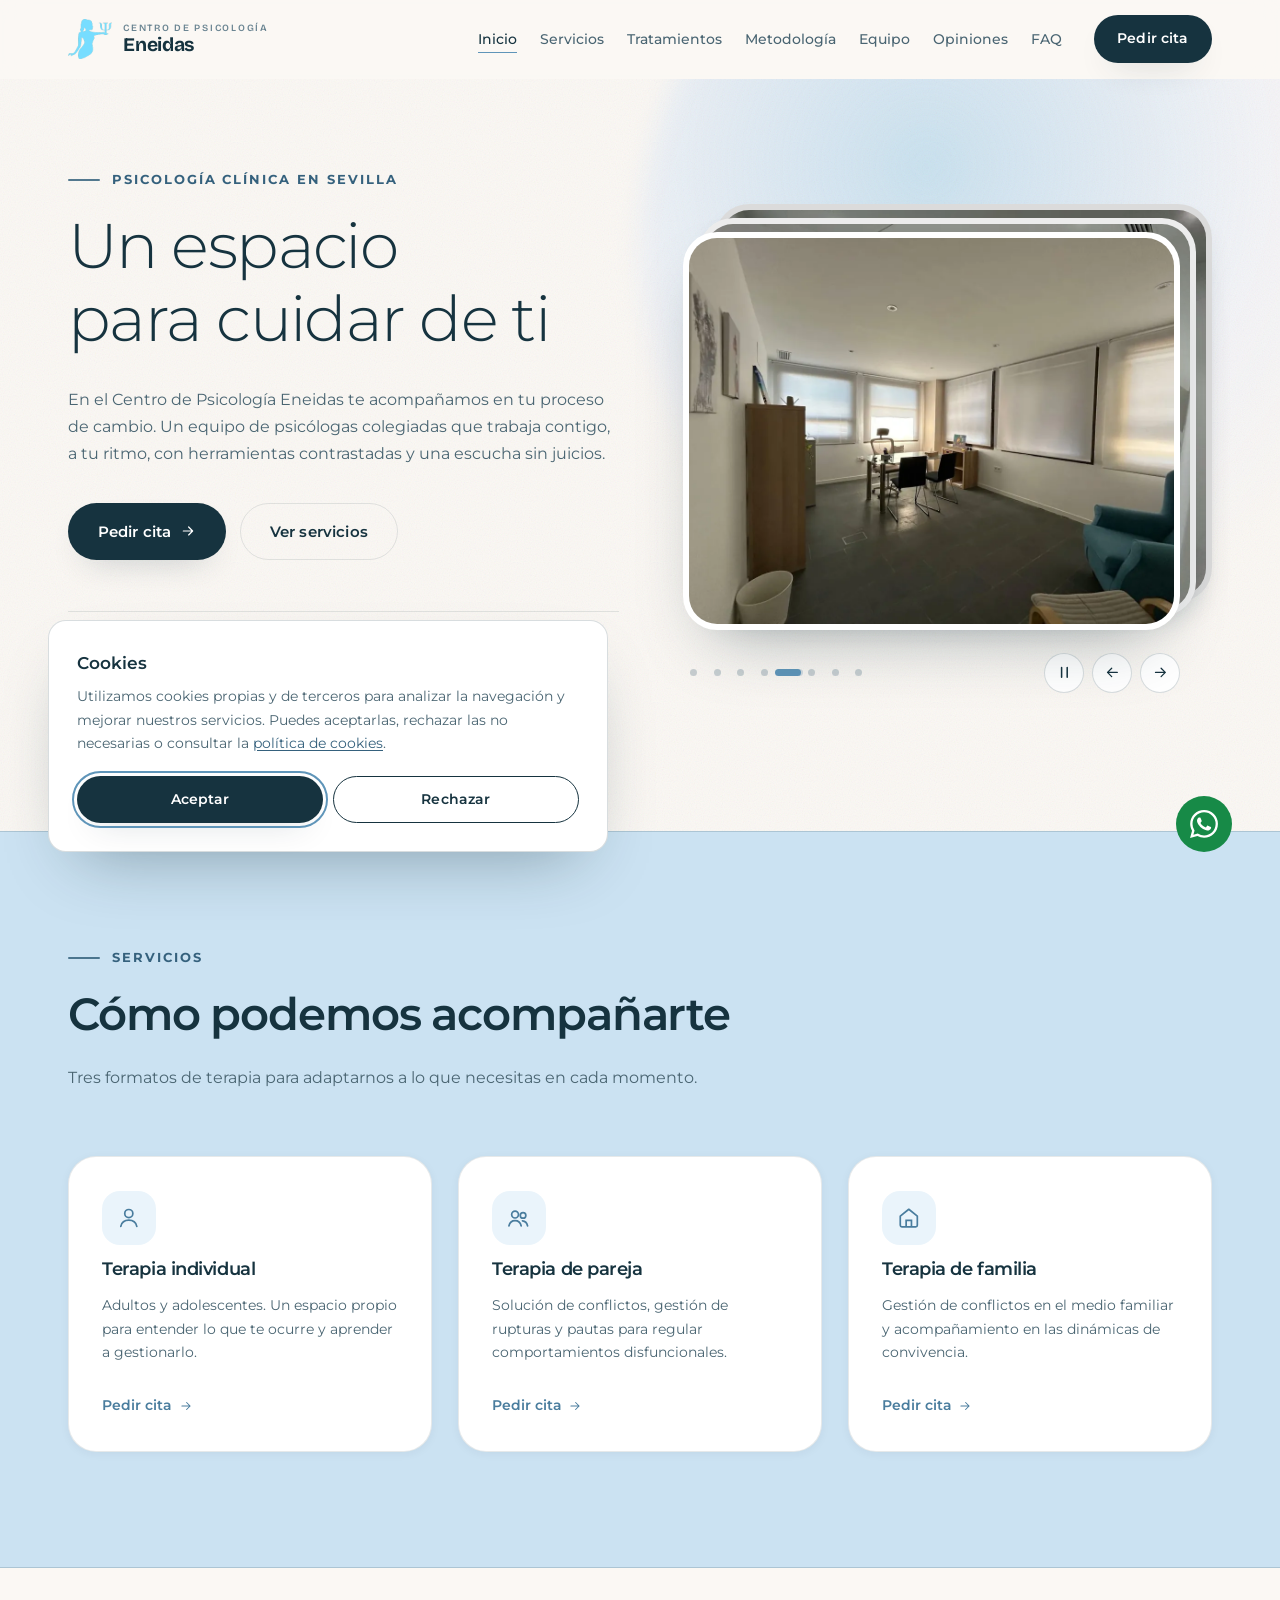
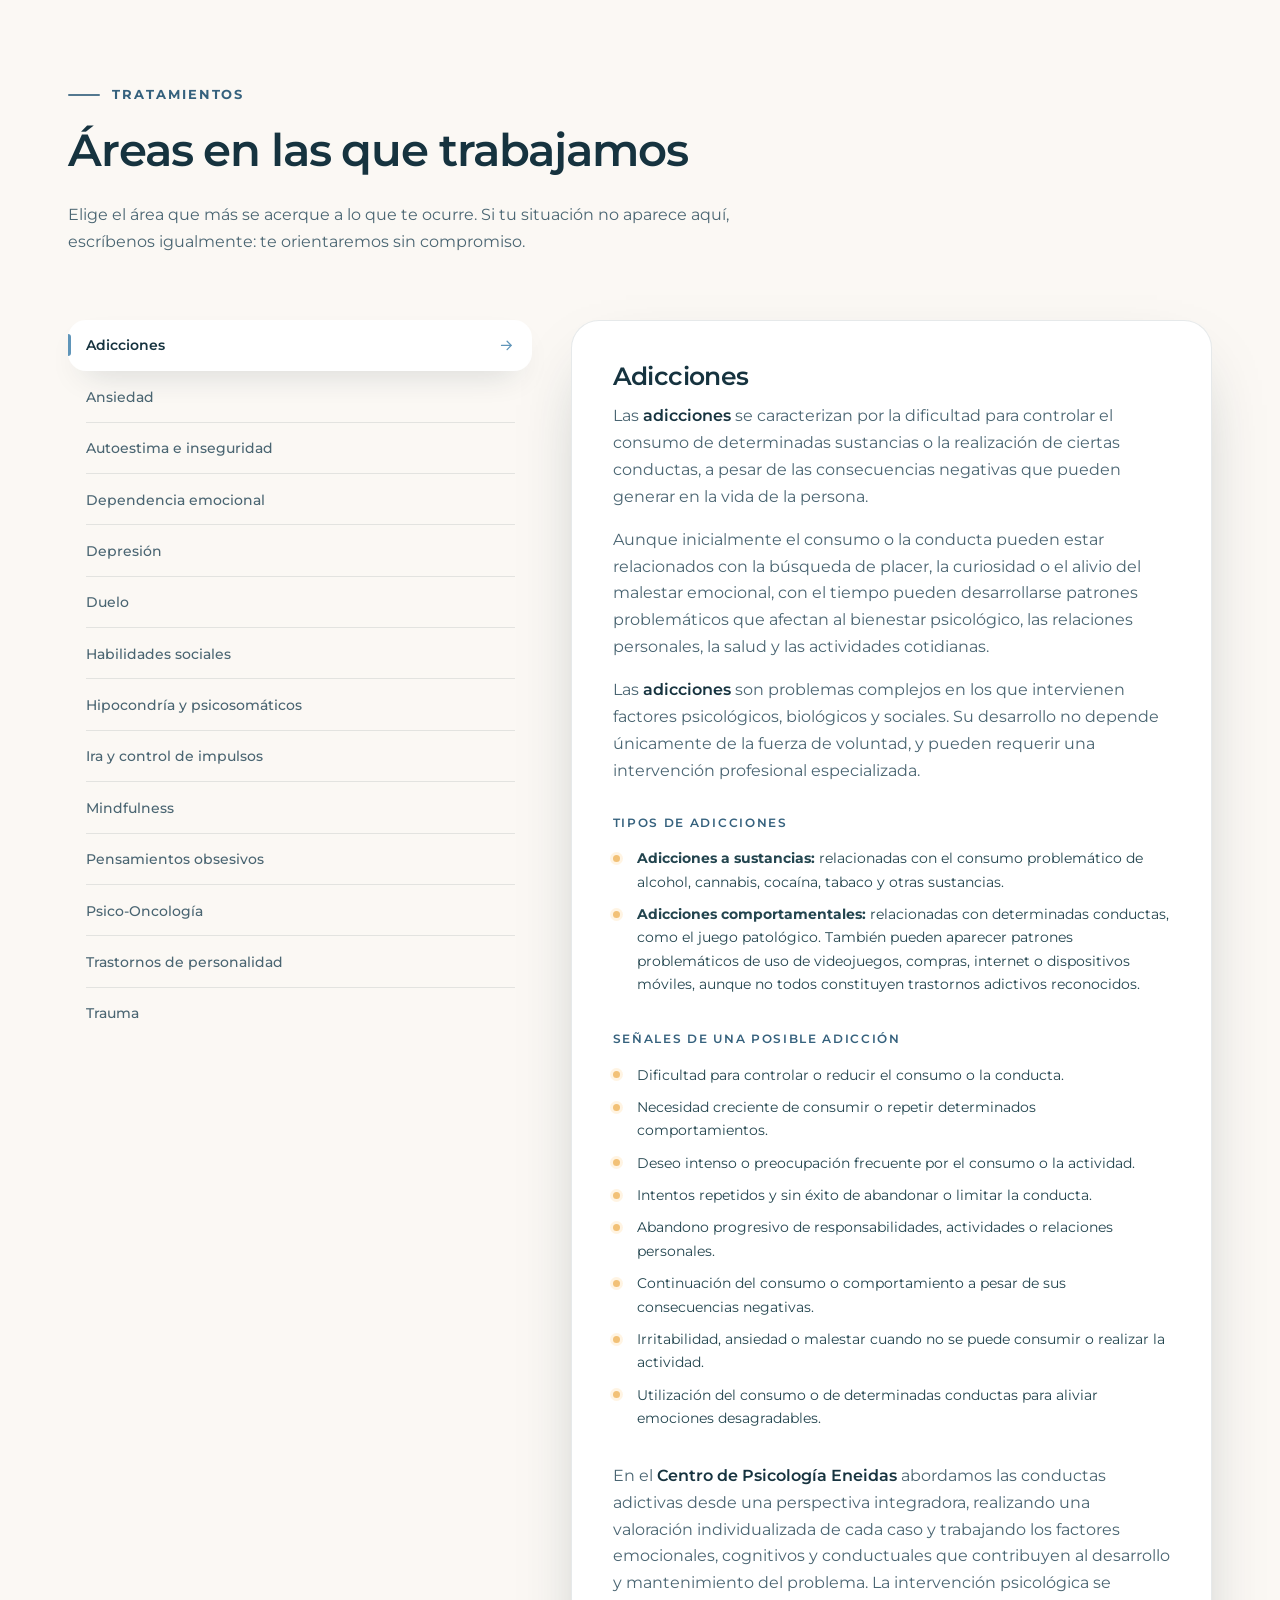
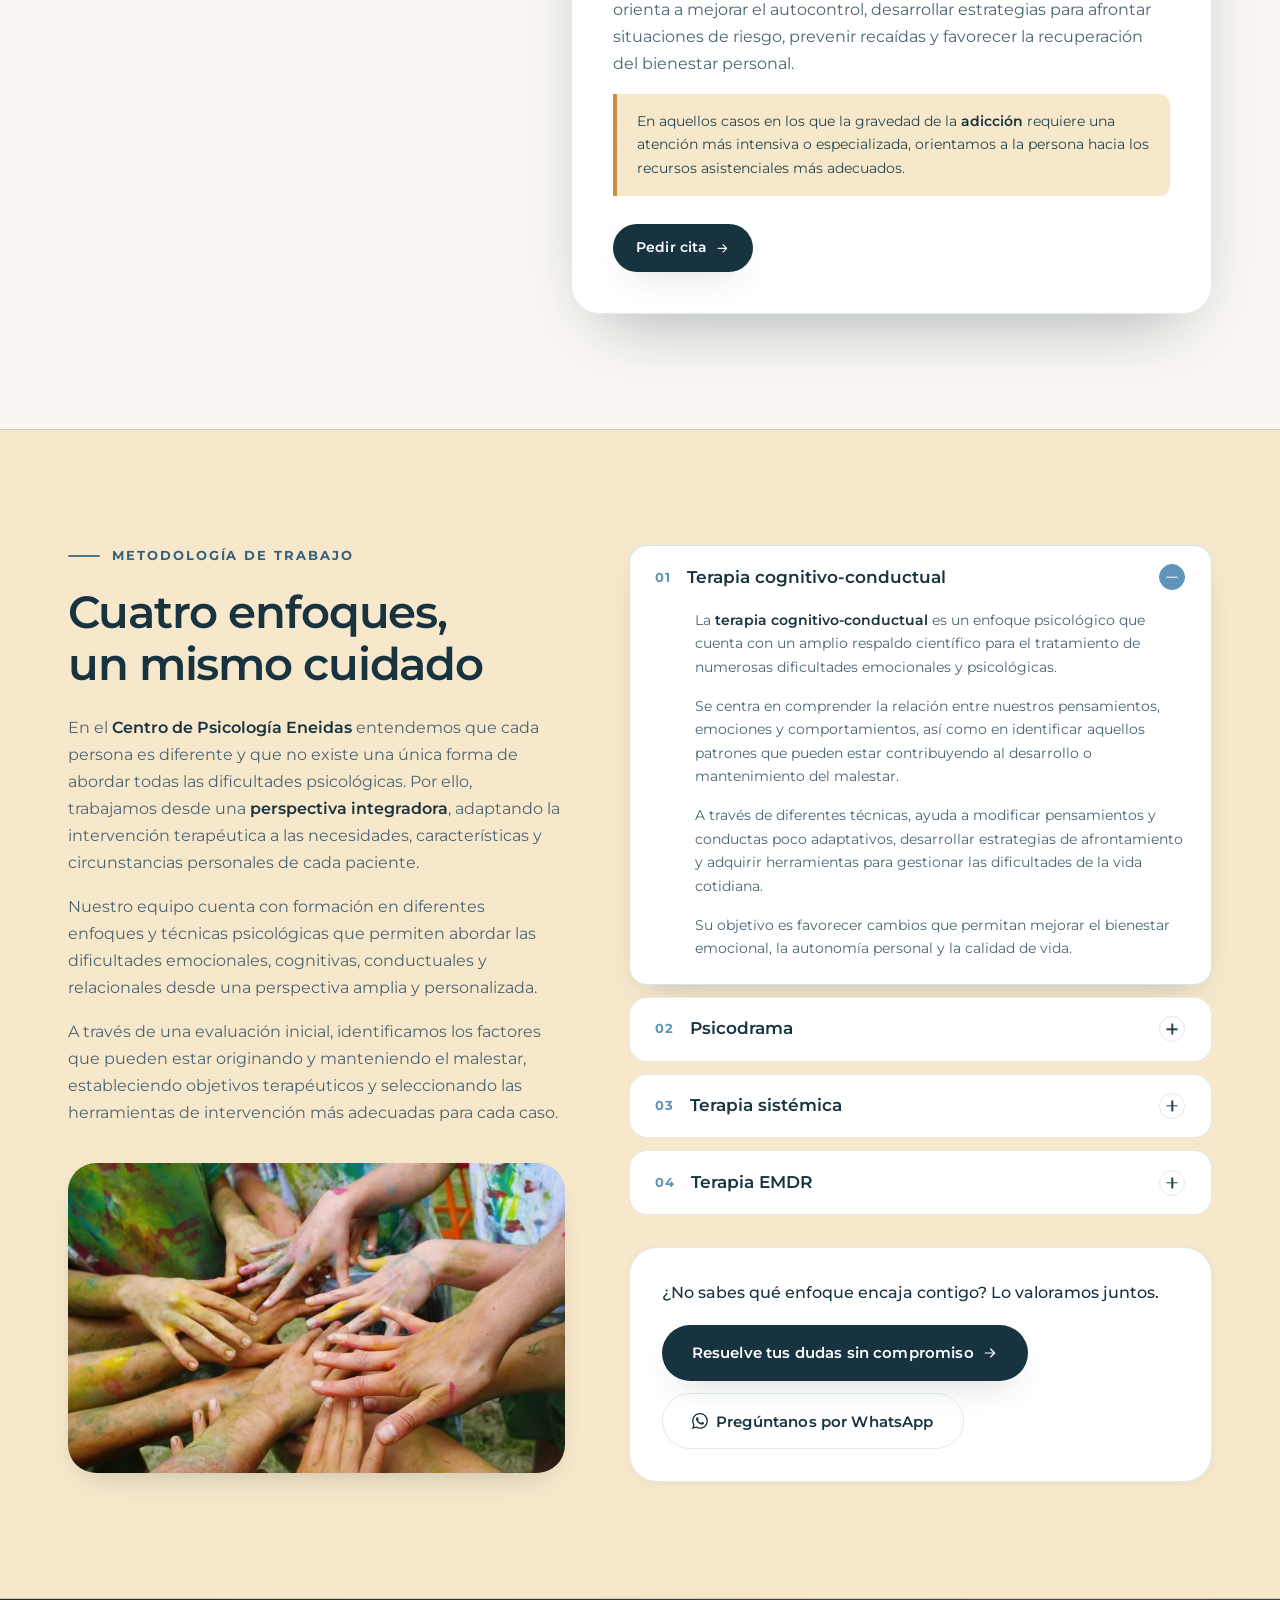
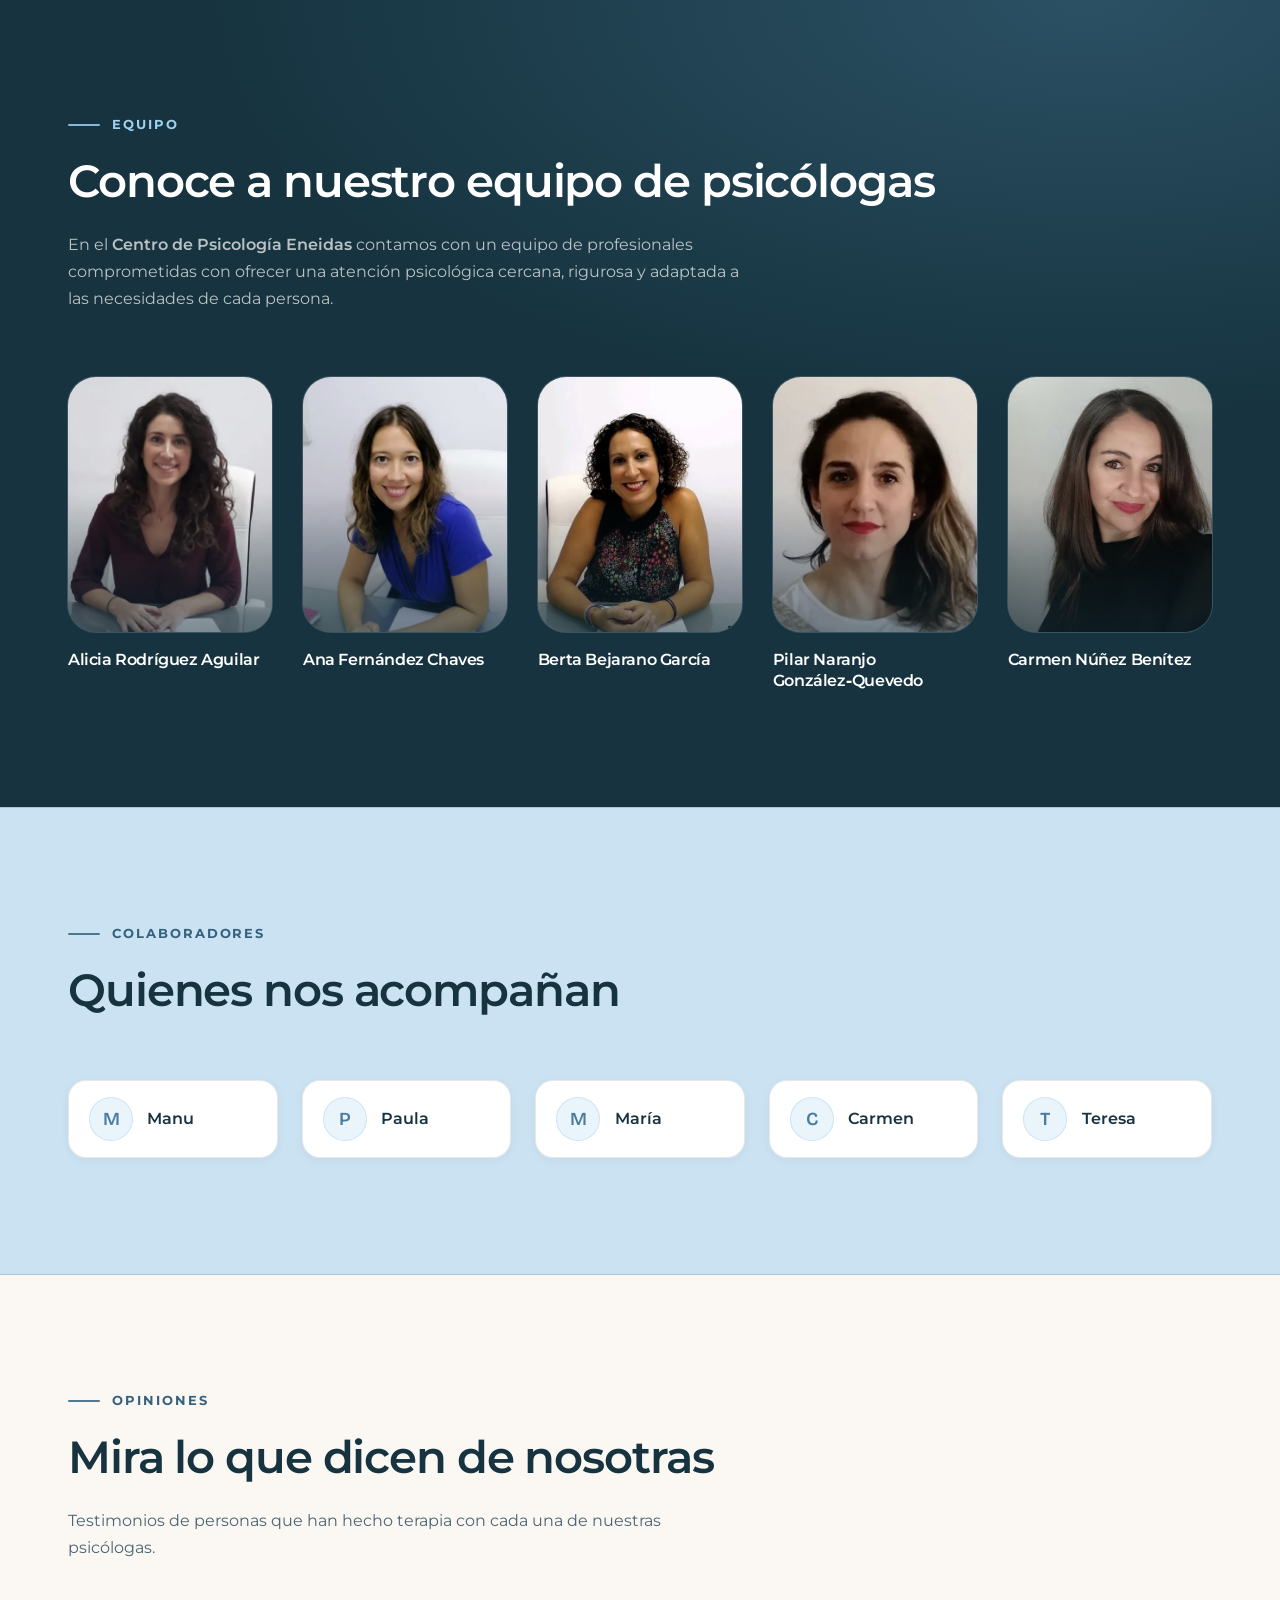
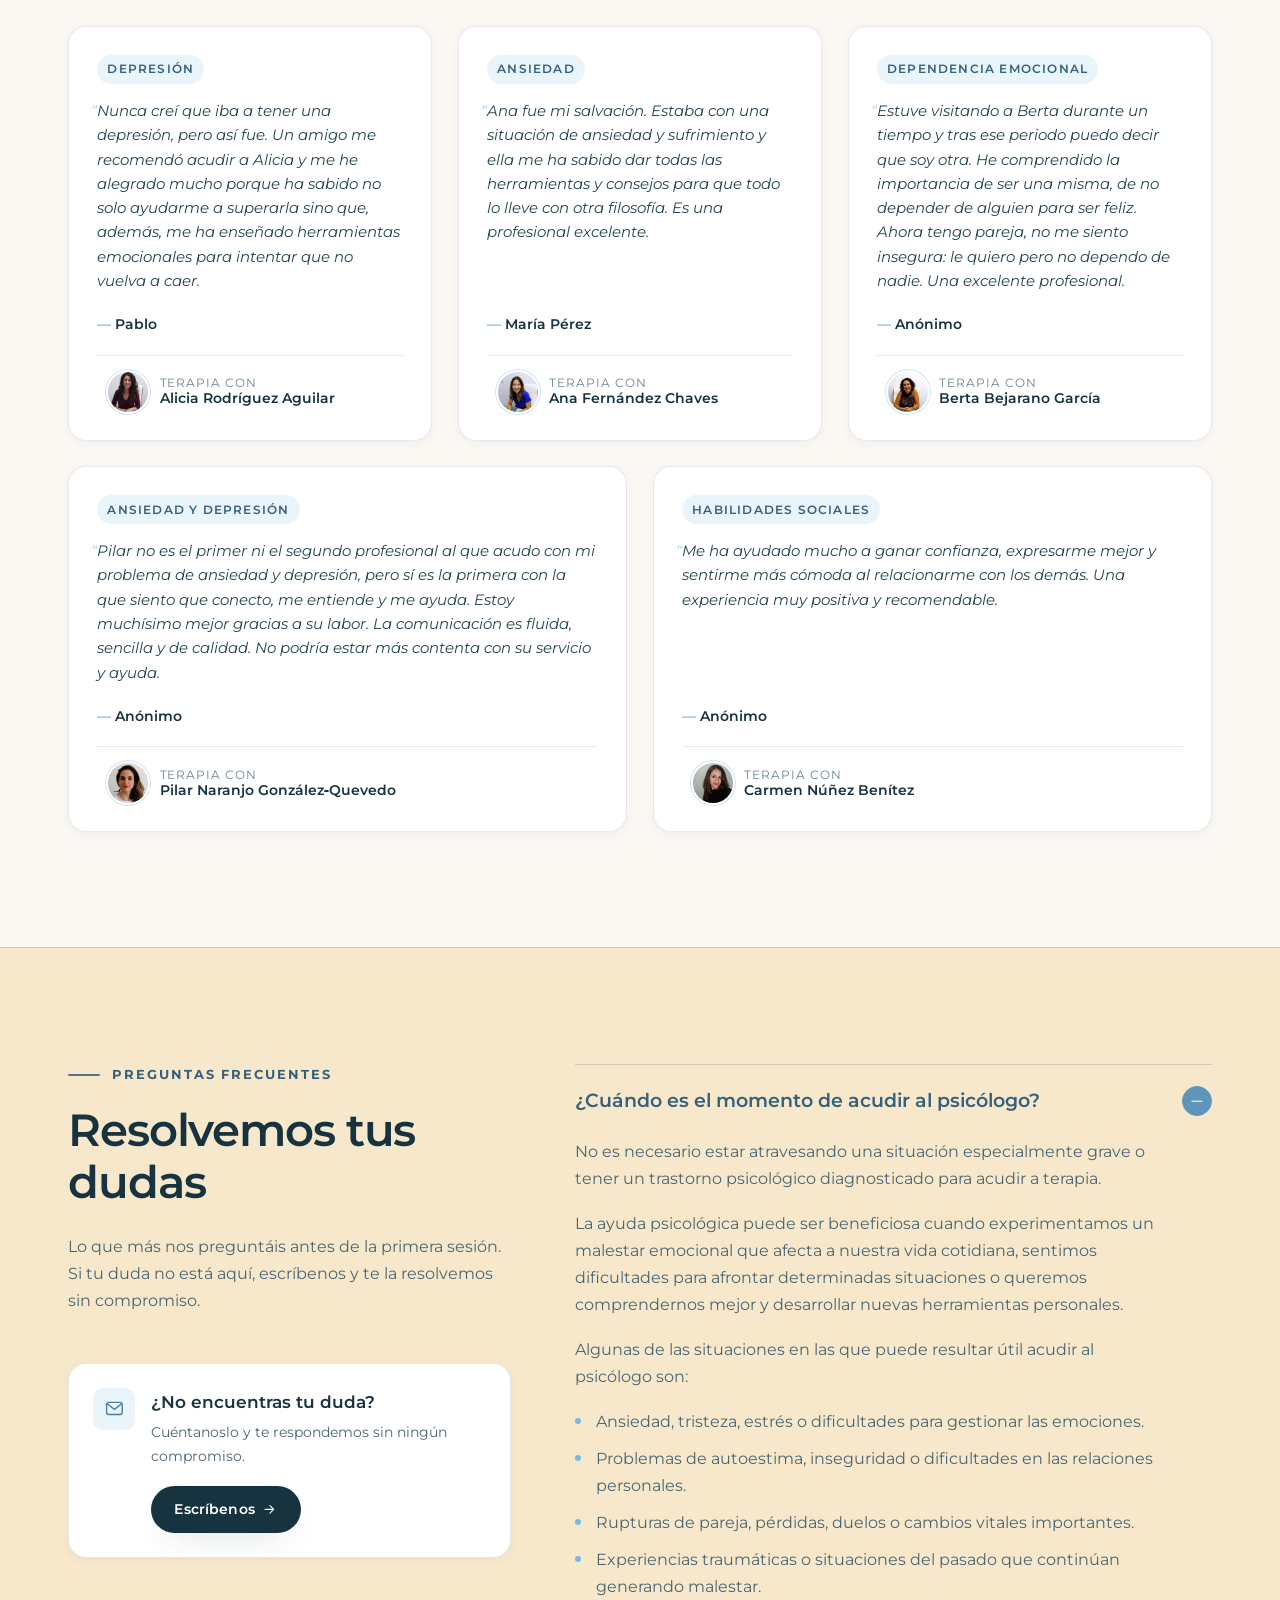
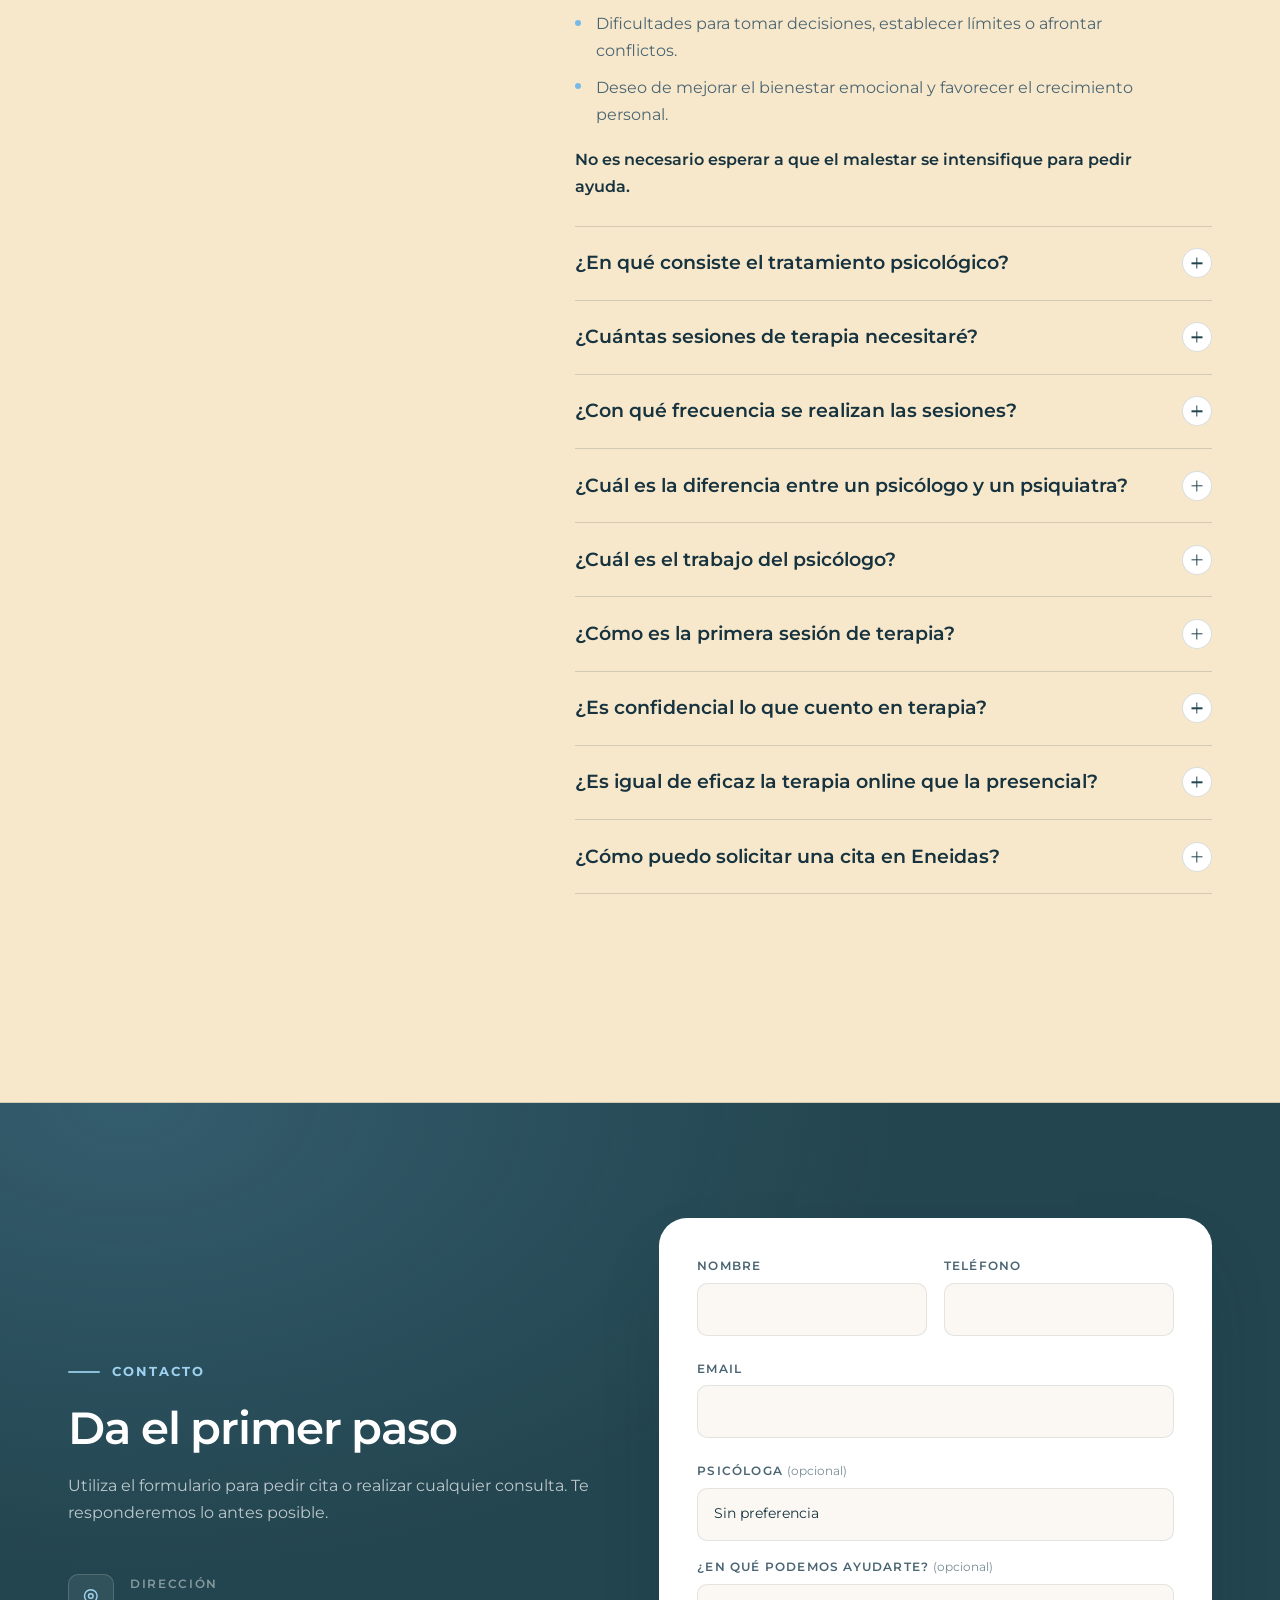
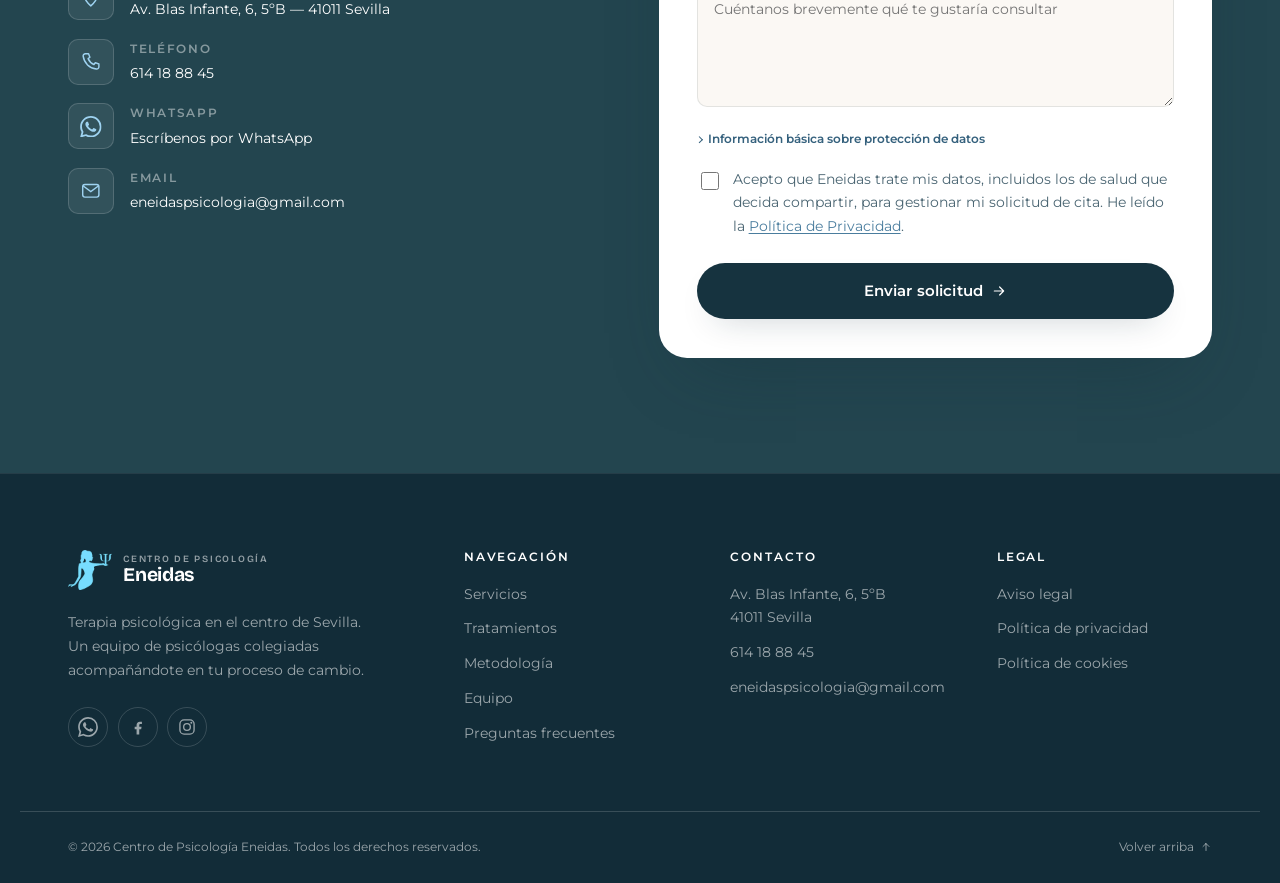
==== index.html @ e73948e2 "Hero: «cuidar» con el mismo estilo que el resto del titular Co-Authored-By: Claude Opus 5.5 <noreply" ====
<!DOCTYPE html>
<html lang="es">
<head>
<meta charset="UTF-8">
<meta name="viewport" content="width=device-width, initial-scale=1">
<title>Centro de Psicología Eneidas</title>
<meta name="description" content="Centro de Psicología Eneidas, en Sevilla. Terapia individual, de pareja y familiar con cinco psicólogas colegiadas. Pide cita sin compromiso.">
<meta name="robots" content="index, follow, max-image-preview:large">
<meta name="theme-color" content="#16333F">
<link rel="canonical" href="https://www.eneidaspsicologia.com/">

<meta property="og:type" content="website">
<meta property="og:site_name" content="Centro de Psicología Eneidas">
<meta property="og:url" content="https://www.eneidaspsicologia.com/">
<meta property="og:title" content="Centro de Psicología Eneidas">
<meta property="og:description" content="Un espacio para cuidar de ti. Terapia individual, de pareja y de familia en el centro de Sevilla.">
<meta property="og:image" content="https://www.eneidaspsicologia.com/assets/img/og-card.jpg">
<meta property="og:image:width" content="1200">
<meta property="og:image:height" content="630">
<meta property="og:image:alt" content="Logotipo y entrada del Centro de Psicología Eneidas en Sevilla">
<meta property="og:locale" content="es_ES">

<meta name="twitter:card" content="summary_large_image">
<meta name="twitter:title" content="Centro de Psicología Eneidas">
<meta name="twitter:description" content="Terapia individual, de pareja y de familia en el centro de Sevilla.">
<meta name="twitter:image" content="https://www.eneidaspsicologia.com/assets/img/og-card.jpg">

<link rel="icon" href="favicon.ico" sizes="any">
<link rel="icon" href="assets/icons/favicon-32.png" sizes="32x32">
<link rel="icon" href="assets/icons/favicon-192.png" sizes="192x192">
<link rel="apple-touch-icon" href="assets/icons/apple-touch-icon.png">

<link rel="preload" as="image" href="assets/img/hero/sala-5.webp" type="image/webp" fetchpriority="high">
<link rel="preload" as="font" type="font/woff2" href="assets/fonts/montserrat-variable.woff2" crossorigin>
<link rel="stylesheet" href="assets/css/style.css">
<script type="application/ld+json">
{
  "@context": "https://schema.org",
  "@graph": [
    {
      "@type": ["MedicalBusiness", "Psychologist"],
      "@id": "https://www.eneidaspsicologia.com/#centro",
      "name": "Centro de Psicología Eneidas",
      "url": "https://www.eneidaspsicologia.com/",
      "image": "https://www.eneidaspsicologia.com/assets/img/hero/centro.jpg",
      "logo": "https://www.eneidaspsicologia.com/assets/img/logo-full.png",
      "telephone": "+34614188845",
      "email": "eneidaspsicologia@gmail.com",
      "availableLanguage": "es",
      "address": {
        "@type": "PostalAddress",
        "streetAddress": "Av. Blas Infante, 6, 5ºB",
        "postalCode": "41011",
        "addressLocality": "Sevilla",
        "addressRegion": "Sevilla",
        "addressCountry": "ES"
      },
      "hasMap": "https://maps.google.com/?q=Av.+Blas+Infante+6,+41011+Sevilla",
      "sameAs": [
        "https://www.facebook.com/people/Centro-de-Psicolog%C3%ADa-Eneidas/100063482472601/",
        "https://www.instagram.com/centrodepsicologiaeneidas/"
      ],
      "areaServed": { "@type": "City", "name": "Sevilla" },
      "knowsAbout": [
        "Ansiedad", "Depresión", "Dependencia emocional", "Autoestima e inseguridad",
        "Duelo", "Ira y dificultades en el control de impulsos",
        "Hipocondría (ansiedad por la salud) y síntomas psicosomáticos", "Pensamientos obsesivos",
        "Habilidades sociales y dificultades en las relaciones personales", "Adicciones", "Trastornos de personalidad",
        "Mindfulness (atención plena)", "Psico-Oncología", "Trauma psicológico y terapia EMDR"
      ],
      "availableService": [
        { "@type": "MedicalTherapy", "name": "Terapia individual", "description": "Adultos y adolescentes." },
        { "@type": "MedicalTherapy", "name": "Terapia de pareja", "description": "Solución de conflictos, gestión de rupturas y pautas para regular comportamientos disfuncionales." },
        { "@type": "MedicalTherapy", "name": "Terapia de familia", "description": "Gestión de conflictos en el medio familiar." }
      ],
      "employee": [
        { "@type": "Person", "@id": "https://www.eneidaspsicologia.com/equipo/alicia-rodriguez-aguilar.html#persona", "name": "Alicia Rodríguez Aguilar", "jobTitle": "Psicóloga Sanitaria", "identifier": "AN09190", "url": "https://www.eneidaspsicologia.com/equipo/alicia-rodriguez-aguilar.html" },
        { "@type": "Person", "@id": "https://www.eneidaspsicologia.com/equipo/ana-fernandez-chaves.html#persona", "name": "Ana Fernández Chaves", "jobTitle": "Psicóloga Sanitaria", "identifier": "AN07176", "url": "https://www.eneidaspsicologia.com/equipo/ana-fernandez-chaves.html" },
        { "@type": "Person", "@id": "https://www.eneidaspsicologia.com/equipo/berta-bejarano-garcia.html#persona", "name": "Berta Bejarano García", "jobTitle": "Psicóloga Sanitaria", "identifier": "AN06100", "url": "https://www.eneidaspsicologia.com/equipo/berta-bejarano-garcia.html" },
        { "@type": "Person", "@id": "https://www.eneidaspsicologia.com/equipo/pilar-naranjo-gonzalez-quevedo.html#persona", "name": "Pilar Naranjo González-Quevedo", "jobTitle": "Psicóloga Sanitaria", "identifier": "AN07736", "url": "https://www.eneidaspsicologia.com/equipo/pilar-naranjo-gonzalez-quevedo.html" },
        { "@type": "Person", "@id": "https://www.eneidaspsicologia.com/equipo/carmen-nunez-benitez.html#persona", "name": "Carmen Núñez Benítez", "jobTitle": "Psicóloga Sanitaria", "identifier": "AN10799", "url": "https://www.eneidaspsicologia.com/equipo/carmen-nunez-benitez.html" }
      ]
    },
    {
      "@type": "FAQPage",
      "@id": "https://www.eneidaspsicologia.com/#faq",
      "mainEntity": [
        {
          "@type": "Question",
          "name": "¿Cuándo es el momento de acudir al psicólogo?",
          "acceptedAnswer": { "@type": "Answer", "text": "No es necesario estar atravesando una situación especialmente grave o tener un trastorno psicológico diagnosticado para acudir a terapia. La ayuda psicológica puede ser beneficiosa cuando experimentamos un malestar emocional que afecta a nuestra vida cotidiana, sentimos dificultades para afrontar determinadas situaciones o queremos comprendernos mejor y desarrollar nuevas herramientas personales. Algunas de las situaciones en las que puede resultar útil acudir al psicólogo son: Ansiedad, tristeza, estrés o dificultades para gestionar las emociones. Problemas de autoestima, inseguridad o dificultades en las relaciones personales. Rupturas de pareja, pérdidas, duelos o cambios vitales importantes. Experiencias traumáticas o situaciones del pasado que continúan generando malestar. Dificultades para tomar decisiones, establecer límites o afrontar conflictos. Deseo de mejorar el bienestar emocional y favorecer el crecimiento personal. No es necesario esperar a que el malestar se intensifique para pedir ayuda." }
        },
        {
          "@type": "Question",
          "name": "¿En qué consiste el tratamiento psicológico?",
          "acceptedAnswer": { "@type": "Answer", "text": "El tratamiento psicológico es un proceso individualizado que se adapta a las necesidades, características y objetivos de cada persona. Generalmente, se desarrolla en diferentes fases: Evaluación inicial: durante las primeras sesiones se recoge información sobre las dificultades que motivan la consulta, la historia personal y las circunstancias actuales, con el objetivo de comprender el problema y establecer un plan de intervención. Intervención psicológica: se trabajan los factores que están originando o manteniendo el malestar, utilizando estrategias y herramientas terapéuticas adaptadas a cada caso. En ocasiones, se proponen actividades para realizar entre sesiones que ayudan a trasladar lo aprendido a la vida cotidiana. Seguimiento y finalización: conforme se alcanzan los objetivos terapéuticos y se consolidan los cambios, las sesiones pueden espaciarse progresivamente hasta finalizar el proceso. Cuando resulta necesario, pueden programarse sesiones de seguimiento. La terapia es un trabajo conjunto entre el profesional y la persona que consulta, en el que se establecen objetivos y se revisa periódicamente la evolución." }
        },
        {
          "@type": "Question",
          "name": "¿Cuántas sesiones de terapia necesitaré?",
          "acceptedAnswer": { "@type": "Answer", "text": "No existe un número determinado de sesiones que sea adecuado para todas las personas. La duración del tratamiento depende de diferentes factores, como las dificultades que motivan la consulta, su intensidad, el tiempo que llevan presentes, las circunstancias personales y los objetivos terapéuticos. Algunas dificultades pueden abordarse mediante intervenciones relativamente breves, mientras que otras requieren un proceso más prolongado. Durante la evaluación inicial, el profesional podrá ofrecer una orientación sobre el tratamiento y revisar su evolución a lo largo de las sesiones." }
        },
        {
          "@type": "Question",
          "name": "¿Con qué frecuencia se realizan las sesiones?",
          "acceptedAnswer": { "@type": "Answer", "text": "Habitualmente, al inicio del tratamiento las sesiones se realizan con una frecuencia semanal o quincenal, dependiendo de las necesidades de cada persona y de las características del problema. A medida que se producen avances y se consolidan los objetivos terapéuticos, las sesiones pueden espaciarse progresivamente. La frecuencia se establece de manera individualizada y puede modificarse a lo largo del proceso." }
        },
        {
          "@type": "Question",
          "name": "¿Cuál es la diferencia entre un psicólogo y un psiquiatra?",
          "acceptedAnswer": { "@type": "Answer", "text": "El psicólogo sanitario es un profesional especializado en la evaluación e intervención psicológica, que utiliza técnicas y estrategias terapéuticas para abordar dificultades emocionales, cognitivas, conductuales y relacionales. El psiquiatra es un médico especializado en salud mental que puede realizar diagnósticos, valorar la necesidad de tratamiento farmacológico y prescribir medicación cuando está indicada. Ambos profesionales pueden intervenir en el tratamiento de los problemas de salud mental y, en determinadas situaciones, trabajar de manera coordinada para ofrecer una atención más completa." }
        },
        {
          "@type": "Question",
          "name": "¿Cuál es el trabajo del psicólogo?",
          "acceptedAnswer": { "@type": "Answer", "text": "El trabajo del psicólogo consiste en ayudar a las personas a comprender las dificultades que están experimentando, identificar los factores que contribuyen a su malestar y desarrollar herramientas para afrontarlas de una manera más saludable. La intervención psicológica no consiste simplemente en dar consejos o decirle a la persona qué debe hacer, sino en acompañarla durante un proceso de comprensión, aprendizaje y cambio. La relación terapéutica se basa en la confianza, la colaboración y el respeto, adaptando el trabajo a las necesidades y circunstancias de cada paciente." }
        },
        {
          "@type": "Question",
          "name": "¿Cómo es la primera sesión de terapia?",
          "acceptedAnswer": { "@type": "Answer", "text": "La primera sesión es un espacio para conocer a la persona, escuchar qué le ha llevado a solicitar ayuda y comenzar a comprender las dificultades que está atravesando. Durante este primer encuentro, el psicólogo recogerá información sobre el motivo de consulta, las circunstancias personales y las expectativas respecto al tratamiento. También es una oportunidad para resolver dudas y conocer cómo se desarrollará el proceso terapéutico. No es necesario preparar nada especial ni saber exactamente cómo explicar lo que ocurre. El profesional ayudará a orientar la conversación." }
        },
        {
          "@type": "Question",
          "name": "¿Es confidencial lo que cuento en terapia?",
          "acceptedAnswer": { "@type": "Answer", "text": "Sí. La confidencialidad es uno de los principios fundamentales de la atención psicológica. La información compartida durante las sesiones está protegida por el secreto profesional y por la normativa vigente en materia de protección de datos. Existen determinadas excepciones legales y situaciones de riesgo grave en las que puede ser necesario comunicar información, siempre dentro de los límites establecidos por la legislación y la ética profesional." }
        },
        {
          "@type": "Question",
          "name": "¿Es igual de eficaz la terapia online que la presencial?",
          "acceptedAnswer": { "@type": "Answer", "text": "La terapia psicológica online puede ser tan eficaz como la presencial para numerosas dificultades psicológicas, siempre que se utilicen intervenciones adecuadas y que esta modalidad resulte apropiada para las necesidades de la persona. Ambas modalidades permiten desarrollar un proceso terapéutico basado en la confianza, la comunicación y el trabajo conjunto. La elección dependerá de las preferencias personales, las circunstancias y las características del problema que se desea abordar." }
        },
        {
          "@type": "Question",
          "name": "¿Cómo puedo solicitar una cita en Eneidas?",
          "acceptedAnswer": { "@type": "Answer", "text": "Puedes contactar con el Centro de Psicología Eneidas a través de nuestros canales de contacto para solicitar información o concertar una primera cita. Nuestro equipo te orientará sobre las modalidades de atención disponibles y los profesionales que pueden ayudarte en función de tus necesidades." }
        }
      ]
    }
  ]
}
</script>
</head>
<body data-root=".">
<a class="skip-link" href="#main">Saltar al contenido</a>

<!-- ===================== HEADER ===================== -->
<header class="header" id="header">
  <div class="wrap header__inner">
    <a class="brand" href="#inicio" aria-label="Centro de Psicología Eneidas, inicio">
      <span class="brand__mark" aria-hidden="true"><img src="assets/img/logo-mark.png" alt="" width="44" height="40"></span>
      <span class="brand__text"><em>Centro de Psicología</em><strong>Eneidas</strong></span>
    </a>
    <nav class="nav" id="nav" aria-label="Navegación principal">
      <ul class="nav__list">
        <li><a class="nav__link" href="#inicio">Inicio</a></li>
        <li><a class="nav__link" href="#servicios">Servicios</a></li>
        <li><a class="nav__link" href="#tratamientos">Tratamientos</a></li>
        <li><a class="nav__link" href="#metodologia">Metodología</a></li>
        <li><a class="nav__link" href="#equipo">Equipo</a></li>
        <li><a class="nav__link" href="#opiniones">Opiniones</a></li>
        <li><a class="nav__link" href="#faq">FAQ</a></li>
      </ul>
      <a class="btn btn--primary nav__cta" href="#contacto">Pedir cita</a>
    </nav>
    <button class="burger" id="burger" aria-label="Abrir menú" aria-expanded="false" aria-controls="nav">
      <span></span><span></span><span></span>
    </button>
  </div>
</header>
<div class="nav-overlay" id="navOverlay" hidden></div>
<main id="main">

<!-- ===================== HERO ===================== -->
<section class="hero" id="inicio">
  <div class="hero__glow" aria-hidden="true"></div>
  <div class="wrap hero__inner">
    <div class="hero__copy">
      <p class="eyebrow reveal"><span class="eyebrow__line"></span> Psicología clínica en Sevilla</p>
      <h1 class="hero__title reveal">Un espacio <br>para cuidar de ti</h1>
      <p class="hero__lead reveal">
        En el Centro de Psicología Eneidas te acompañamos en tu proceso de cambio.
        Un equipo de psicólogas colegiadas que trabaja contigo, a tu ritmo, con
        herramientas contrastadas y una escucha sin juicios.
      </p>
      <div class="hero__actions reveal">
        <a class="btn btn--primary btn--lg" href="#contacto">Pedir cita <svg class="ico" aria-hidden="true"><use href="#i-arrow"></use></svg></a>
        <a class="btn btn--ghost btn--lg" href="#servicios">Ver servicios</a>
      </div>
      <ul class="hero__facts reveal">
        <li><strong>5</strong><span>psicólogas colegiadas</span></li>
        <li><strong>14</strong><span>áreas de tratamiento</span></li>
        <li><strong>4</strong><span>enfoques terapéuticos</span></li>
      </ul>
    </div>
    <div class="hero__media reveal">
      <div class="stack" id="stack" role="group" aria-roledescription="carrusel" aria-label="Fotografías del centro">
        <div class="stack__deck" id="stackDeck">
          <figure class="stack__card" style="--d:0"><picture><source srcset="assets/img/hero/sala-5.webp" type="image/webp"><img src="assets/img/hero/sala-5.jpg" alt="Sala de consulta luminosa con un sillón azul, un sillón rosa y un cuadro de una mujer con mariposas" width="1120" height="840" fetchpriority="high"></picture></figure>
          <figure class="stack__card" style="--d:1" aria-hidden="true"><picture><source srcset="assets/img/hero/sala-1.webp" type="image/webp"><img src="assets/img/hero/sala-1.jpg" alt="Consulta con escritorio blanco, dos sillas grises y un sillón verde agua" width="1120" height="840" loading="lazy"></picture></figure>
          <figure class="stack__card" style="--d:2" aria-hidden="true"><picture><source srcset="assets/img/hero/sala-6.webp" type="image/webp"><img src="assets/img/hero/sala-6.jpg" alt="Consulta con mesa de cristal, alfombra, sillón rosa y una estantería con un busto decorativo" width="1120" height="840" loading="lazy"></picture></figure>
          <figure class="stack__card is-hidden" style="--d:3" aria-hidden="true"><picture><source srcset="assets/img/hero/sala-7.webp" type="image/webp"><img src="assets/img/hero/sala-7.jpg" alt="Despacho con grandes estores, mesa de cristal, sillón azul y estantería con libros" width="1120" height="840" loading="lazy"></picture></figure>
          <figure class="stack__card is-hidden" style="--d:4" aria-hidden="true"><picture><source srcset="assets/img/hero/sala-8.webp" type="image/webp"><img src="assets/img/hero/sala-8.jpg" alt="Sala amplia con ventanales cubiertos por estores, mesa de trabajo al fondo y un sillón azul" width="1120" height="840" loading="lazy"></picture></figure>
          <figure class="stack__card is-hidden" style="--d:5" aria-hidden="true"><picture><source srcset="assets/img/hero/sala-3.webp" type="image/webp"><img src="assets/img/hero/sala-3.jpg" alt="Pequeña consulta con mesa blanca, sillas grises, lámpara de pie y un cuadro enmarcado" width="1120" height="840" loading="lazy"></picture></figure>
          <figure class="stack__card is-hidden" style="--d:6" aria-hidden="true"><picture><source srcset="assets/img/hero/sala-4.webp" type="image/webp"><img src="assets/img/hero/sala-4.jpg" alt="Sala de espera con sillones grises, sillas y plantas" width="1120" height="840" loading="lazy"></picture></figure>
          <figure class="stack__card is-hidden" style="--d:7" aria-hidden="true"><picture><source srcset="assets/img/hero/sala-2.webp" type="image/webp"><img src="assets/img/hero/sala-2.jpg" alt="Zona de entrada del centro con una planta, un armario blanco y sillas de espera" width="765" height="1020" loading="lazy"></picture></figure>
        </div>
        <div class="stack__ui">
          <div class="stack__dots" id="stackDots"></div>
          <div class="stack__ctrl">
            <button class="stack__btn stack__pause" id="stackPause" type="button" aria-label="Pausar carrusel"><svg class="ico" aria-hidden="true"><use href="#i-pause"></use></svg></button>
            <button class="stack__btn" id="stackPrev" type="button" aria-label="Foto anterior"><svg class="ico ico--flip" aria-hidden="true"><use href="#i-arrow"></use></svg></button>
            <button class="stack__btn" id="stackNext" type="button" aria-label="Foto siguiente"><svg class="ico" aria-hidden="true"><use href="#i-arrow"></use></svg></button>
          </div>
        </div>
      </div>
    </div>
  </div>
</section>


<!-- ===================== SERVICIOS ===================== -->
<section class="section section--sky" id="servicios">
  <div class="wrap">
    <header class="section__head reveal">
      <p class="eyebrow"><span class="eyebrow__line"></span> Servicios</p>
      <h2 class="section__title">Cómo podemos acompañarte</h2>
      <p class="section__lead">Tres formatos de terapia para adaptarnos a lo que necesitas en cada momento.</p>
    </header>
    <div class="cards">
      <article class="card reveal">
        <span class="card__ico"><svg class="ico" aria-hidden="true"><use href="#i-user"></use></svg></span>
        <h3 class="card__title">Terapia individual</h3>
        <p class="card__text">Adultos y adolescentes. Un espacio propio para entender lo que te ocurre y aprender a gestionarlo.</p>
        <a class="card__link" href="#contacto">Pedir cita <svg class="ico" aria-hidden="true"><use href="#i-arrow"></use></svg></a>
      </article>
      <article class="card reveal">
        <span class="card__ico"><svg class="ico" aria-hidden="true"><use href="#i-users"></use></svg></span>
        <h3 class="card__title">Terapia de pareja</h3>
        <p class="card__text">Solución de conflictos, gestión de rupturas y pautas para regular comportamientos disfuncionales.</p>
        <a class="card__link" href="#contacto">Pedir cita <svg class="ico" aria-hidden="true"><use href="#i-arrow"></use></svg></a>
      </article>
      <article class="card reveal">
        <span class="card__ico"><svg class="ico" aria-hidden="true"><use href="#i-home"></use></svg></span>
        <h3 class="card__title">Terapia de familia</h3>
        <p class="card__text">Gestión de conflictos en el medio familiar y acompañamiento en las dinámicas de convivencia.</p>
        <a class="card__link" href="#contacto">Pedir cita <svg class="ico" aria-hidden="true"><use href="#i-arrow"></use></svg></a>
      </article>
    </div>
  </div>
</section>


<!-- ===================== TRATAMIENTOS ===================== -->
<section class="section" id="tratamientos">
  <div class="wrap">
    <header class="section__head reveal">
      <p class="eyebrow"><span class="eyebrow__line"></span> Tratamientos</p>
      <h2 class="section__title">Áreas en las que trabajamos</h2>
      <p class="section__lead">Elige el área que más se acerque a lo que te ocurre. Si tu situación no aparece aquí, escríbenos igualmente: te orientaremos sin compromiso.</p>
    </header>
    <div class="treat reveal">
      <div class="treat__index" role="tablist" aria-label="Áreas de tratamiento" aria-orientation="vertical">
        <button class="treat__tab is-active" role="tab" id="t-adicciones" aria-controls="p-adicciones" aria-selected="true" tabindex="0">Adicciones<svg class="ico" aria-hidden="true"><use href="#i-arrow"></use></svg></button>
        <button class="treat__tab" role="tab" id="t-ansiedad" aria-controls="p-ansiedad" aria-selected="false" tabindex="-1">Ansiedad<svg class="ico" aria-hidden="true"><use href="#i-arrow"></use></svg></button>
        <button class="treat__tab" role="tab" id="t-autoestima" aria-controls="p-autoestima" aria-selected="false" tabindex="-1">Autoestima e inseguridad<svg class="ico" aria-hidden="true"><use href="#i-arrow"></use></svg></button>
        <button class="treat__tab" role="tab" id="t-dependencia" aria-controls="p-dependencia" aria-selected="false" tabindex="-1">Dependencia emocional<svg class="ico" aria-hidden="true"><use href="#i-arrow"></use></svg></button>
        <button class="treat__tab" role="tab" id="t-depresion" aria-controls="p-depresion" aria-selected="false" tabindex="-1">Depresión<svg class="ico" aria-hidden="true"><use href="#i-arrow"></use></svg></button>
        <button class="treat__tab" role="tab" id="t-duelo" aria-controls="p-duelo" aria-selected="false" tabindex="-1">Duelo<svg class="ico" aria-hidden="true"><use href="#i-arrow"></use></svg></button>
        <button class="treat__tab" role="tab" id="t-sociales" aria-controls="p-sociales" aria-selected="false" tabindex="-1">Habilidades sociales<svg class="ico" aria-hidden="true"><use href="#i-arrow"></use></svg></button>
        <button class="treat__tab" role="tab" id="t-psicosomatico" aria-controls="p-psicosomatico" aria-selected="false" tabindex="-1">Hipocondría y psicosomáticos<svg class="ico" aria-hidden="true"><use href="#i-arrow"></use></svg></button>
        <button class="treat__tab" role="tab" id="t-ira" aria-controls="p-ira" aria-selected="false" tabindex="-1">Ira y control de impulsos<svg class="ico" aria-hidden="true"><use href="#i-arrow"></use></svg></button>
        <button class="treat__tab" role="tab" id="t-mindfulness" aria-controls="p-mindfulness" aria-selected="false" tabindex="-1">Mindfulness<svg class="ico" aria-hidden="true"><use href="#i-arrow"></use></svg></button>
        <button class="treat__tab" role="tab" id="t-obsesivos" aria-controls="p-obsesivos" aria-selected="false" tabindex="-1">Pensamientos obsesivos<svg class="ico" aria-hidden="true"><use href="#i-arrow"></use></svg></button>
        <button class="treat__tab" role="tab" id="t-oncologia" aria-controls="p-oncologia" aria-selected="false" tabindex="-1">Psico-Oncología<svg class="ico" aria-hidden="true"><use href="#i-arrow"></use></svg></button>
        <button class="treat__tab" role="tab" id="t-personalidad" aria-controls="p-personalidad" aria-selected="false" tabindex="-1">Trastornos de personalidad<svg class="ico" aria-hidden="true"><use href="#i-arrow"></use></svg></button>
        <button class="treat__tab" role="tab" id="t-trauma" aria-controls="p-trauma" aria-selected="false" tabindex="-1">Trauma<svg class="ico" aria-hidden="true"><use href="#i-arrow"></use></svg></button>
      </div>
      <div class="treat__stage">
        <article class="treat__panel" role="tabpanel" id="p-adicciones" aria-labelledby="t-adicciones" tabindex="0">
          <h3 class="treat__title">Adicciones</h3>
          <p class="treat__text">Las <strong>adicciones</strong> se caracterizan por la dificultad para controlar el consumo de determinadas sustancias o la realización de ciertas conductas, a pesar de las consecuencias negativas que pueden generar en la vida de la persona.</p>
          <p class="treat__text">Aunque inicialmente el consumo o la conducta pueden estar relacionados con la búsqueda de placer, la curiosidad o el alivio del malestar emocional, con el tiempo pueden desarrollarse patrones problemáticos que afectan al bienestar psicológico, las relaciones personales, la salud y las actividades cotidianas.</p>
          <p class="treat__text">Las <strong>adicciones</strong> son problemas complejos en los que intervienen factores psicológicos, biológicos y sociales. Su desarrollo no depende únicamente de la fuerza de voluntad, y pueden requerir una intervención profesional especializada.</p>
          <p class="treat__label">Tipos de adicciones</p>
          <ul class="treat__signs">
            <li><strong>Adicciones a sustancias:</strong> relacionadas con el consumo problemático de alcohol, cannabis, cocaína, tabaco y otras sustancias.</li>
            <li><strong>Adicciones comportamentales:</strong> relacionadas con determinadas conductas, como el juego patológico. También pueden aparecer patrones problemáticos de uso de videojuegos, compras, internet o dispositivos móviles, aunque no todos constituyen trastornos adictivos reconocidos.</li>
          </ul>
          <p class="treat__label">Señales de una posible adicción</p>
          <ul class="treat__signs">
            <li>Dificultad para controlar o reducir el consumo o la conducta.</li>
            <li>Necesidad creciente de consumir o repetir determinados comportamientos.</li>
            <li>Deseo intenso o preocupación frecuente por el consumo o la actividad.</li>
            <li>Intentos repetidos y sin éxito de abandonar o limitar la conducta.</li>
            <li>Abandono progresivo de responsabilidades, actividades o relaciones personales.</li>
            <li>Continuación del consumo o comportamiento a pesar de sus consecuencias negativas.</li>
            <li>Irritabilidad, ansiedad o malestar cuando no se puede consumir o realizar la actividad.</li>
            <li>Utilización del consumo o de determinadas conductas para aliviar emociones desagradables.</li>
          </ul>
          <p class="treat__text">En el <strong>Centro de Psicología Eneidas</strong> abordamos las conductas adictivas desde una perspectiva integradora, realizando una valoración individualizada de cada caso y trabajando los factores emocionales, cognitivos y conductuales que contribuyen al desarrollo y mantenimiento del problema. La intervención psicológica se orienta a mejorar el autocontrol, desarrollar estrategias para afrontar situaciones de riesgo, prevenir recaídas y favorecer la recuperación del bienestar personal.</p>
          <p class="treat__note">En aquellos casos en los que la gravedad de la <strong>adicción</strong> requiere una atención más intensiva o especializada, orientamos a la persona hacia los recursos asistenciales más adecuados.</p>
          <a class="btn btn--primary treat__cta" href="#contacto">Pedir cita <svg class="ico" aria-hidden="true"><use href="#i-arrow"></use></svg></a>
        </article>
        <article class="treat__panel" role="tabpanel" id="p-ansiedad" aria-labelledby="t-ansiedad" tabindex="0" hidden>
          <h3 class="treat__title">Ansiedad</h3>
          <p class="treat__text">La <strong>ansiedad</strong> es una respuesta natural de nuestro organismo ante situaciones que percibimos como amenazantes, estresantes o inciertas. En determinadas circunstancias, nos ayuda a mantenernos alerta y prepararnos para afrontar las dificultades.</p>
          <p class="treat__text">Sin embargo, cuando la <strong>ansiedad</strong> es demasiado intensa, aparece con frecuencia o se mantiene en el tiempo, puede generar un malestar significativo e interferir en nuestra vida cotidiana, afectando al bienestar emocional, las relaciones personales y el desempeño de nuestras actividades habituales.</p>
          <p class="treat__label">Síntomas de la ansiedad</p>
          <ul class="treat__signs">
            <li><strong>Síntomas psicológicos:</strong> preocupación excesiva o constante, sensación de nerviosismo o inquietud, dificultad para concentrarse, irritabilidad, miedo a perder el control y problemas para conciliar o mantener el sueño.</li>
            <li><strong>Síntomas físicos:</strong> palpitaciones, sudoración, tensión muscular, temblores, mareos, molestias digestivas, sensación de falta de aire y respiración acelerada.</li>
          </ul>
          <p class="treat__text">En el <strong>Centro de Psicología Eneidas</strong> ofrecemos un tratamiento psicológico adaptado a las necesidades de cada persona, orientado a comprender qué está provocando y manteniendo la <strong>ansiedad</strong>, aprender estrategias para manejarla y recuperar progresivamente el bienestar y la calidad de vida.</p>
          <a class="btn btn--primary treat__cta" href="#contacto">Pedir cita <svg class="ico" aria-hidden="true"><use href="#i-arrow"></use></svg></a>
        </article>
        <article class="treat__panel" role="tabpanel" id="p-autoestima" aria-labelledby="t-autoestima" tabindex="0" hidden>
          <h3 class="treat__title">Autoestima e inseguridad</h3>
          <p class="treat__text">La <strong>autoestima</strong> es la valoración que hacemos de nosotros mismos y está relacionada con la forma en que nos percibimos, reconocemos nuestras capacidades y afrontamos nuestras dificultades. Una <strong>autoestima</strong> saludable nos permite aceptar nuestras fortalezas y limitaciones, confiar en nuestras capacidades y relacionarnos con los demás de manera más segura.</p>
          <p class="treat__text">Cuando existen dificultades de <strong>autoestima</strong>, pueden aparecer sentimientos de <strong>inseguridad</strong>, dudas constantes sobre las propias capacidades, miedo al rechazo y una necesidad excesiva de aprobación por parte de los demás. Estas dificultades pueden afectar al bienestar emocional, las relaciones personales y la toma de decisiones.</p>
          <p class="treat__label">Señales de baja autoestima e inseguridad</p>
          <ul class="treat__signs">
            <li>Falta de confianza en uno mismo y en las propias capacidades.</li>
            <li>Autocrítica excesiva y tendencia a centrarse en los errores.</li>
            <li>Dificultad para reconocer los propios logros y cualidades.</li>
            <li>Miedo al fracaso, al rechazo o a la valoración negativa de los demás.</li>
            <li>Necesidad constante de aprobación y reconocimiento externo.</li>
            <li>Dificultad para tomar decisiones y expresar opiniones.</li>
            <li>Excesiva autoexigencia y perfeccionismo.</li>
            <li>Tendencia a compararse negativamente con otras personas.</li>
            <li>Dificultad para establecer límites y defender las propias necesidades.</li>
          </ul>
          <p class="treat__text">En el <strong>Centro de Psicología Eneidas</strong> trabajamos las dificultades de <strong>autoestima e inseguridad</strong> desde un enfoque psicológico integrador, ayudando a identificar y modificar las creencias negativas sobre uno mismo, desarrollar una mayor confianza personal y aprender a relacionarse de forma más saludable con los demás. El objetivo es favorecer una <strong>autoestima</strong> más equilibrada, fortalecer la autonomía personal y mejorar el bienestar emocional.</p>
          <a class="btn btn--primary treat__cta" href="#contacto">Pedir cita <svg class="ico" aria-hidden="true"><use href="#i-arrow"></use></svg></a>
        </article>
        <article class="treat__panel" role="tabpanel" id="p-dependencia" aria-labelledby="t-dependencia" tabindex="0" hidden>
          <h3 class="treat__title">Dependencia emocional</h3>
          <p class="treat__text">La <strong>dependencia emocional</strong> se caracteriza por una necesidad excesiva de afecto, aprobación y seguridad en las relaciones personales, especialmente en las relaciones de pareja. Esta necesidad puede llevar a la persona a experimentar un miedo intenso a la pérdida de la relación, anteponer constantemente las necesidades de su pareja a las propias y tener dificultades para establecer límites saludables.</p>
          <p class="treat__text">Aunque todos necesitamos afecto y conexión emocional, la <strong>dependencia</strong> se convierte en un problema cuando el bienestar personal depende en gran medida de la otra persona, generando inseguridad, sufrimiento emocional y dificultades para mantener relaciones equilibradas.</p>
          <p class="treat__label">Señales de dependencia emocional</p>
          <ul class="treat__signs">
            <li>Miedo intenso a la soledad, al abandono o a la ruptura de la relación.</li>
            <li>Necesidad constante de afecto, atención y aprobación de la pareja.</li>
            <li>Baja autoestima e inseguridad personal.</li>
            <li>Dificultad para tomar decisiones sin la aprobación de la otra persona.</li>
            <li>Tendencia a anteponer las necesidades de la pareja a las propias.</li>
            <li>Dificultad para establecer límites o expresar desacuerdos.</li>
            <li>Sentimientos de culpa al priorizar las propias necesidades.</li>
            <li>Tendencia a mantener relaciones insatisfactorias por miedo a la separación.</li>
            <li>Abandono progresivo de intereses personales y relaciones sociales.</li>
          </ul>
          <p class="treat__text">En el <strong>Centro de Psicología Eneidas</strong> abordamos la <strong>dependencia emocional</strong> desde una perspectiva integradora, trabajando la autoestima, la autonomía personal, los patrones de relación y las dificultades emocionales que pueden estar manteniendo esta <strong>dependencia</strong>. El objetivo es favorecer relaciones afectivas más saludables y equilibradas, basadas en la confianza, el respeto y el bienestar personal.</p>
          <a class="btn btn--primary treat__cta" href="#contacto">Pedir cita <svg class="ico" aria-hidden="true"><use href="#i-arrow"></use></svg></a>
        </article>
        <article class="treat__panel" role="tabpanel" id="p-depresion" aria-labelledby="t-depresion" tabindex="0" hidden>
          <h3 class="treat__title">Depresión</h3>
          <p class="treat__text">Sentirse triste, desanimado o sin energía en determinados momentos de la vida es algo habitual. Sin embargo, cuando estas sensaciones se mantienen en el tiempo, se intensifican y comienzan a afectar a nuestra vida cotidiana, pueden estar relacionadas con un problema de <strong>depresión</strong>.</p>
          <p class="treat__text">La <strong>depresión</strong> es un trastorno del estado de ánimo que puede afectar a nuestra forma de sentir, pensar y actuar, dificultando las relaciones personales, el trabajo y las actividades diarias. No se trata simplemente de estar triste, sino de un problema de salud mental que puede generar un malestar significativo y que requiere una adecuada valoración profesional.</p>
          <p class="treat__label">Síntomas de la depresión</p>
          <ul class="treat__signs">
            <li><strong>Síntomas emocionales:</strong> tristeza persistente, sensación de vacío, desesperanza, irritabilidad y sentimientos de culpa o inutilidad.</li>
            <li><strong>Síntomas cognitivos:</strong> pensamientos negativos sobre uno mismo o el futuro, dificultades para concentrarse, recordar información o tomar decisiones.</li>
            <li><strong>Síntomas físicos:</strong> cansancio, falta de energía, alteraciones del sueño y cambios en el apetito o el peso.</li>
            <li><strong>Síntomas conductuales:</strong> pérdida de interés o placer por actividades que antes resultaban gratificantes, aislamiento social y disminución de la actividad cotidiana.</li>
          </ul>
          <p class="treat__text">En los casos de mayor gravedad, también pueden aparecer pensamientos relacionados con la muerte o el suicidio.</p>
          <p class="treat__text">En el <strong>Centro de Psicología Eneidas</strong> ofrecemos un tratamiento psicológico individualizado, orientado a comprender los factores que están influyendo en el estado de ánimo, modificar los patrones de pensamiento y comportamiento que mantienen el malestar y favorecer la recuperación del bienestar emocional y la calidad de vida.</p>
          <a class="btn btn--primary treat__cta" href="#contacto">Pedir cita <svg class="ico" aria-hidden="true"><use href="#i-arrow"></use></svg></a>
        </article>
        <article class="treat__panel" role="tabpanel" id="p-duelo" aria-labelledby="t-duelo" tabindex="0" hidden>
          <h3 class="treat__title">Duelo</h3>
          <p class="treat__text">El <strong>duelo</strong> es un proceso natural de adaptación emocional que experimentamos ante la pérdida de una persona querida o de algo significativo en nuestra vida. Aunque habitualmente lo asociamos al fallecimiento de un ser querido, también puede aparecer ante una ruptura de pareja, la pérdida de un trabajo, cambios importantes en nuestra salud u otras situaciones que suponen una transformación significativa en nuestra vida.</p>
          <p class="treat__text">Cada persona vive el <strong>duelo</strong> de manera diferente, dependiendo de sus circunstancias, del vínculo con aquello que ha perdido y de sus recursos personales. No existe una única forma de afrontarlo ni un tiempo determinado para superarlo.</p>
          <p class="treat__label">Manifestaciones habituales del duelo</p>
          <ul class="treat__signs">
            <li>Sentimientos de tristeza, vacío, soledad o añoranza.</li>
            <li>Dificultad para aceptar o asimilar la pérdida.</li>
            <li>Sentimientos de culpa, enfado o impotencia.</li>
            <li>Ansiedad, incertidumbre o miedo ante el futuro.</li>
            <li>Dificultades para concentrarse o tomar decisiones.</li>
            <li>Alteraciones del sueño, del apetito o de los niveles de energía.</li>
            <li>Pérdida de interés por actividades cotidianas.</li>
            <li>Sensación de desorientación o dificultad para adaptarse a la nueva situación.</li>
          </ul>
          <p class="treat__text">Aunque el <strong>duelo</strong> es una respuesta natural y no constituye por sí mismo un trastorno psicológico, en ocasiones el sufrimiento puede resultar especialmente intenso, prolongarse en el tiempo o dificultar significativamente la vida cotidiana.</p>
          <p class="treat__text">En el <strong>Centro de Psicología Eneidas</strong> ofrecemos acompañamiento psicológico durante los procesos de <strong>duelo</strong>, proporcionando un espacio seguro en el que expresar y comprender las emociones asociadas a la pérdida. Nuestro objetivo es ayudar a la persona a elaborar lo ocurrido, adaptarse a los cambios y recuperar progresivamente su bienestar emocional, integrando la pérdida en su historia personal sin necesidad de olvidar aquello que ha sido importante en su vida.</p>
          <a class="btn btn--primary treat__cta" href="#contacto">Pedir cita <svg class="ico" aria-hidden="true"><use href="#i-arrow"></use></svg></a>
        </article>
        <article class="treat__panel" role="tabpanel" id="p-sociales" aria-labelledby="t-sociales" tabindex="0" hidden>
          <h3 class="treat__title">Habilidades sociales y dificultades en las relaciones personales</h3>
          <p class="treat__text">Las <strong>habilidades sociales</strong> son un conjunto de capacidades que nos permiten relacionarnos con los demás, expresar nuestras emociones, opiniones y necesidades, establecer límites y afrontar diferentes situaciones sociales de manera adecuada.</p>
          <p class="treat__text">Aunque relacionarnos con otras personas forma parte de nuestra vida cotidiana, no siempre resulta sencillo. En ocasiones, la inseguridad, el miedo al rechazo, las dificultades para comunicarnos o la falta de determinadas habilidades pueden generar malestar y afectar a nuestras relaciones personales, familiares, sociales o laborales.</p>
          <p class="treat__text">Las <strong>habilidades sociales</strong> pueden aprenderse y desarrollarse a lo largo de la vida, favoreciendo una comunicación más segura, una mayor confianza personal y relaciones más satisfactorias.</p>
          <p class="treat__label">Manifestaciones habituales de las dificultades en habilidades sociales</p>
          <ul class="treat__signs">
            <li>Dificultad para iniciar o mantener conversaciones y relaciones sociales.</li>
            <li>Inseguridad o incomodidad en determinadas situaciones sociales.</li>
            <li>Miedo al rechazo, a las críticas o a la valoración negativa de los demás.</li>
            <li>Dificultad para expresar opiniones, sentimientos o necesidades.</li>
            <li>Problemas para establecer límites y decir «no» sin experimentar culpa.</li>
            <li>Tendencia a evitar conflictos o dificultad para afrontar desacuerdos.</li>
            <li>Dificultad para realizar o recibir críticas de manera constructiva.</li>
            <li>Problemas para comunicarse de forma asertiva.</li>
            <li>Evitación de determinadas situaciones sociales por inseguridad o temor.</li>
          </ul>
          <p class="treat__text">En el <strong>Centro de Psicología Eneidas</strong> trabajamos el desarrollo de las <strong>habilidades sociales</strong> desde un enfoque psicológico integrador, ayudando a identificar las dificultades que interfieren en las relaciones personales y a desarrollar estrategias de comunicación, asertividad y resolución de conflictos. El objetivo es favorecer una mayor seguridad y confianza en las interacciones sociales, mejorar la capacidad para expresar las propias necesidades y construir relaciones más saludables y satisfactorias.</p>
          <a class="btn btn--primary treat__cta" href="#contacto">Pedir cita <svg class="ico" aria-hidden="true"><use href="#i-arrow"></use></svg></a>
        </article>
        <article class="treat__panel" role="tabpanel" id="p-psicosomatico" aria-labelledby="t-psicosomatico" tabindex="0" hidden>
          <h3 class="treat__title">Hipocondría (ansiedad por la salud) y síntomas psicosomáticos</h3>
          <p class="treat__text">La <strong>hipocondría</strong>, también conocida como <strong>ansiedad por la salud</strong>, se caracteriza por una preocupación excesiva y persistente por padecer o desarrollar una enfermedad grave. Esta preocupación puede mantenerse incluso cuando las exploraciones médicas no muestran alteraciones que la justifiquen, generando un malestar emocional significativo que afecta a la vida cotidiana.</p>
          <p class="treat__text">Por otro lado, los <strong>síntomas psicosomáticos</strong> reflejan la estrecha relación que existe entre nuestro bienestar psicológico y físico. El estrés, la ansiedad y otras dificultades emocionales pueden influir en la aparición, intensidad o mantenimiento de determinadas molestias físicas, como dolores musculares, problemas digestivos, cefaleas o sensación de fatiga.</p>
          <p class="treat__text">Estas molestias son reales y pueden generar un sufrimiento significativo, aunque los factores psicológicos contribuyan a su aparición o mantenimiento.</p>
          <p class="treat__label">Manifestaciones habituales</p>
          <ul class="treat__signs">
            <li>Preocupación constante por padecer una enfermedad grave.</li>
            <li>Interpretación de sensaciones corporales habituales como señales de una enfermedad.</li>
            <li>Necesidad frecuente de comprobar el estado de salud o buscar información médica.</li>
            <li>Búsqueda reiterada de tranquilidad mediante consultas médicas o pruebas diagnósticas.</li>
            <li>Dificultad para sentirse tranquilo a pesar de recibir resultados médicos favorables.</li>
            <li>Miedo intenso ante determinadas sensaciones o cambios corporales.</li>
            <li>Molestias físicas que pueden intensificarse en situaciones de estrés o ansiedad.</li>
            <li>Dificultad para concentrarse en otras actividades debido a las preocupaciones relacionadas con la salud.</li>
          </ul>
          <p class="treat__text">En el <strong>Centro de Psicología Eneidas</strong> abordamos estas dificultades desde una perspectiva integradora, ayudando a comprender la relación entre los pensamientos, las emociones y las sensaciones físicas. La intervención psicológica se orienta a reducir la preocupación excesiva por la salud, modificar los patrones de interpretación y comprobación que mantienen la ansiedad y desarrollar estrategias para gestionar el malestar emocional y físico, favoreciendo una mejor calidad de vida.</p>
          <a class="btn btn--primary treat__cta" href="#contacto">Pedir cita <svg class="ico" aria-hidden="true"><use href="#i-arrow"></use></svg></a>
        </article>
        <article class="treat__panel" role="tabpanel" id="p-ira" aria-labelledby="t-ira" tabindex="0" hidden>
          <h3 class="treat__title">Ira y dificultades en el control de impulsos</h3>
          <p class="treat__text">La <strong>ira</strong> es una emoción natural que aparece cuando percibimos situaciones de injusticia, frustración, amenaza o cuando sentimos que nuestras necesidades no están siendo respetadas. Al igual que otras emociones, cumple una función adaptativa y no constituye un problema en sí misma.</p>
          <p class="treat__text">Sin embargo, cuando la <strong>ira</strong> se experimenta de forma muy intensa o frecuente, o existen dificultades para regular las reacciones que provoca, puede generar malestar emocional, conflictos en las relaciones personales y consecuencias negativas en diferentes ámbitos de la vida.</p>
          <p class="treat__text">Las dificultades en el <strong>control de impulsos</strong> pueden llevar a actuar de manera precipitada, sin valorar suficientemente las consecuencias de nuestras acciones, especialmente en situaciones de elevada intensidad emocional.</p>
          <p class="treat__label">Manifestaciones habituales</p>
          <ul class="treat__signs">
            <li>Reacciones de enfado intensas o desproporcionadas ante determinadas situaciones.</li>
            <li>Dificultad para manejar la frustración y los desacuerdos.</li>
            <li>Irritabilidad frecuente y sensación de estar constantemente a la defensiva.</li>
            <li>Respuestas impulsivas, como gritar, discutir o actuar sin pensar en las consecuencias.</li>
            <li>Dificultad para detenerse y reflexionar antes de reaccionar.</li>
            <li>Conflictos frecuentes en las relaciones personales, familiares o laborales.</li>
            <li>Sentimientos de culpa o arrepentimiento después de determinadas reacciones.</li>
            <li>Sensación de pérdida de control ante emociones intensas.</li>
          </ul>
          <p class="treat__text">En el <strong>Centro de Psicología Eneidas</strong> trabajamos las dificultades relacionadas con la <strong>ira</strong> y el <strong>control de impulsos</strong> desde un enfoque psicológico integrador, ayudando a identificar las situaciones y los factores que desencadenan y mantienen estas respuestas, desarrollar estrategias de regulación emocional y mejorar la capacidad para afrontar los conflictos de manera más reflexiva y adaptativa. El objetivo no es eliminar la <strong>ira</strong>, sino aprender a gestionarla y expresar las emociones de una forma saludable, favoreciendo el autocontrol y las relaciones personales.</p>
          <a class="btn btn--primary treat__cta" href="#contacto">Pedir cita <svg class="ico" aria-hidden="true"><use href="#i-arrow"></use></svg></a>
        </article>
        <article class="treat__panel" role="tabpanel" id="p-mindfulness" aria-labelledby="t-mindfulness" tabindex="0" hidden>
          <h3 class="treat__title">Mindfulness (atención plena)</h3>
          <p class="treat__text">El <strong>mindfulness</strong>, también conocido como <strong>atención plena</strong>, es una práctica que consiste en prestar atención de manera consciente al momento presente, observando nuestros pensamientos, emociones y sensaciones físicas con una actitud de apertura y sin juzgarlos.</p>
          <p class="treat__text">En nuestra vida cotidiana es habitual que nuestra atención se centre en preocupaciones sobre el futuro, experiencias del pasado o pensamientos que aparecen de manera automática. La práctica del <strong>mindfulness</strong> nos ayuda a tomar conciencia de estos procesos y a relacionarnos con nuestras experiencias de una forma más flexible y equilibrada.</p>
          <p class="treat__text">Lejos de intentar dejar la mente en blanco o eliminar las emociones desagradables, el <strong>mindfulness</strong> nos enseña a reconocer lo que estamos experimentando, favoreciendo una mayor conciencia emocional y una respuesta más consciente ante las dificultades.</p>
          <p class="treat__label">Beneficios de la práctica del mindfulness</p>
          <ul class="treat__signs">
            <li>Favorecer la atención y la concentración en el momento presente.</li>
            <li>Desarrollar estrategias para gestionar el estrés y la ansiedad.</li>
            <li>Mejorar la capacidad para reconocer y regular las emociones.</li>
            <li>Reducir la tendencia a quedar atrapados en preocupaciones y pensamientos repetitivos.</li>
            <li>Favorecer una actitud de mayor aceptación y menor autocrítica.</li>
            <li>Desarrollar una mayor conciencia de las sensaciones corporales y las necesidades personales.</li>
            <li>Aprender a responder de manera más reflexiva ante situaciones difíciles.</li>
          </ul>
          <p class="treat__text">En el <strong>Centro de Psicología Eneidas</strong> incorporamos técnicas de <strong>mindfulness</strong> dentro de un enfoque terapéutico integrador, cuando resultan adecuadas para las necesidades de cada persona. Su práctica puede complementar el tratamiento de diferentes dificultades emocionales, ayudando a desarrollar una mayor conciencia de los pensamientos y emociones, mejorar la regulación emocional y favorecer el bienestar psicológico.</p>
          <a class="btn btn--primary treat__cta" href="#contacto">Pedir cita <svg class="ico" aria-hidden="true"><use href="#i-arrow"></use></svg></a>
        </article>
        <article class="treat__panel" role="tabpanel" id="p-obsesivos" aria-labelledby="t-obsesivos" tabindex="0" hidden>
          <h3 class="treat__title">Pensamientos obsesivos</h3>
          <p class="treat__text">Los <strong>pensamientos obsesivos</strong> son ideas, imágenes o impulsos mentales que aparecen de forma repetitiva e involuntaria y que pueden generar ansiedad, miedo o un malestar emocional significativo. En muchas ocasiones, la persona los experimenta como pensamientos no deseados, difíciles de controlar y contrarios a sus propios valores o deseos.</p>
          <p class="treat__text">Aunque todos podemos experimentar pensamientos intrusivos en determinados momentos, estos pueden convertirse en un problema cuando aparecen con frecuencia, generan un malestar intenso o interfieren en nuestra vida cotidiana.</p>
          <p class="treat__text">En ocasiones, la persona intenta neutralizarlos mediante comprobaciones, búsqueda constante de seguridad, repetición de determinadas conductas o esfuerzos por evitar aquello que le genera ansiedad. Estas estrategias pueden proporcionar un alivio momentáneo, pero también contribuir a mantener el problema.</p>
          <p class="treat__label">Manifestaciones habituales</p>
          <ul class="treat__signs">
            <li>Aparición recurrente de pensamientos, imágenes o impulsos no deseados.</li>
            <li>Dificultad para dejar de prestar atención a determinados pensamientos.</li>
            <li>Preocupación excesiva por la posibilidad de que ocurra algo negativo.</li>
            <li>Necesidad constante de analizar, comprobar o buscar seguridad.</li>
            <li>Dudas persistentes y dificultad para tolerar la incertidumbre.</li>
            <li>Miedo a perder el control o a actuar de manera contraria a los propios valores.</li>
            <li>Intentos frecuentes de evitar, controlar o neutralizar determinados pensamientos.</li>
            <li>Ansiedad, culpa o malestar emocional asociados a su aparición.</li>
            <li>Dificultades para concentrarse o realizar actividades cotidianas debido a estas preocupaciones.</li>
          </ul>
          <p class="treat__text">En el <strong>Centro de Psicología Eneidas</strong> abordamos los <strong>pensamientos obsesivos</strong> desde una perspectiva integradora, utilizando estrategias psicológicas adaptadas a las necesidades de cada persona. La intervención se orienta a comprender los mecanismos que mantienen estos pensamientos, reducir las conductas de evitación y comprobación y desarrollar una mayor tolerancia a la incertidumbre. El objetivo es disminuir el malestar emocional y conseguir que estos pensamientos dejen de interferir significativamente en la vida cotidiana.</p>
          <a class="btn btn--primary treat__cta" href="#contacto">Pedir cita <svg class="ico" aria-hidden="true"><use href="#i-arrow"></use></svg></a>
        </article>
        <article class="treat__panel" role="tabpanel" id="p-oncologia" aria-labelledby="t-oncologia" tabindex="0" hidden>
          <h3 class="treat__title">Psico-Oncología</h3>
          <p class="treat__text">La sospecha o el diagnóstico de un cáncer genera ansiedad, miedo y un gran número de preocupaciones, tanto en la persona que lo vive como en su familia. Contar con apoyo y tratamiento psicológico desde el primer momento es fundamental en todas las fases del proceso.</p>
          <a class="btn btn--primary treat__cta" href="#contacto">Pedir cita <svg class="ico" aria-hidden="true"><use href="#i-arrow"></use></svg></a>
        </article>
        <article class="treat__panel" role="tabpanel" id="p-personalidad" aria-labelledby="t-personalidad" tabindex="0" hidden>
          <h3 class="treat__title">Trastornos de personalidad</h3>
          <p class="treat__text">La <strong>personalidad</strong> está formada por un conjunto de características, pensamientos, emociones y formas de comportamiento que influyen en cómo nos percibimos a nosotros mismos, nos relacionamos con los demás y afrontamos las diferentes situaciones de la vida.</p>
          <p class="treat__text">Los <strong>trastornos de personalidad</strong> se caracterizan por patrones persistentes y poco flexibles de pensamiento, comportamiento y relación con los demás que pueden generar un malestar significativo o dificultades en diferentes ámbitos de la vida, como las relaciones personales, familiares, sociales o laborales.</p>
          <p class="treat__text">Estos patrones pueden manifestarse de distintas maneras y con diferente intensidad, dependiendo de las características de cada persona y del tipo de trastorno.</p>
          <p class="treat__label">Manifestaciones habituales</p>
          <ul class="treat__signs">
            <li>Dificultades para gestionar y regular las emociones.</li>
            <li>Problemas persistentes en las relaciones personales y afectivas.</li>
            <li>Inseguridad o dificultades relacionadas con la propia identidad y autoestima.</li>
            <li>Formas rígidas de interpretar determinadas situaciones o comportamientos de los demás.</li>
            <li>Dificultad para adaptarse a los cambios o afrontar situaciones de estrés.</li>
            <li>Reacciones emocionales intensas o comportamientos impulsivos en algunos casos.</li>
            <li>Miedo al abandono, desconfianza o dificultades para establecer vínculos estables.</li>
            <li>Conflictos recurrentes en el ámbito familiar, social o laboral.</li>
          </ul>
          <p class="treat__text">En el <strong>Centro de Psicología Eneidas</strong> abordamos los <strong>trastornos de personalidad</strong> desde una perspectiva integradora, adaptando la intervención psicológica a las características y necesidades de cada persona. El tratamiento se orienta a identificar y modificar los patrones de pensamiento, emocionales y conductuales que generan dificultades, favorecer la regulación emocional, mejorar las relaciones interpersonales y desarrollar estrategias de afrontamiento más adaptativas. El objetivo es promover un mayor bienestar psicológico, autonomía personal y calidad de vida.</p>
          <a class="btn btn--primary treat__cta" href="#contacto">Pedir cita <svg class="ico" aria-hidden="true"><use href="#i-arrow"></use></svg></a>
        </article>
        <article class="treat__panel" role="tabpanel" id="p-trauma" aria-labelledby="t-trauma" tabindex="0" hidden>
          <h3 class="treat__title">Trauma psicológico y terapia EMDR</h3>
          <p class="treat__text">El <strong>trauma psicológico</strong> puede aparecer cuando vivimos experiencias que nos desbordan emocionalmente y dejan una huella que continúa afectando a nuestro bienestar, nuestras relaciones y la forma en que nos percibimos a nosotros mismos y al mundo que nos rodea.</p>
          <p class="treat__text">Estas experiencias pueden estar relacionadas con situaciones de violencia, abuso, accidentes, pérdidas traumáticas, experiencias de abandono o acontecimientos que hayan generado un intenso sentimiento de miedo, inseguridad o desprotección. Sin embargo, no todas las personas responden de la misma manera ante una experiencia difícil ni todas desarrollan un <strong>trauma psicológico</strong>.</p>
          <p class="treat__text">En ocasiones, las consecuencias de estas experiencias pueden mantenerse en el tiempo, incluso cuando la situación que las provocó ya ha terminado, interfiriendo en la vida cotidiana y en el bienestar emocional.</p>
          <p class="treat__label">Manifestaciones habituales del trauma psicológico</p>
          <ul class="treat__signs">
            <li>Recuerdos intrusivos o imágenes recurrentes relacionadas con experiencias difíciles.</li>
            <li>Ansiedad, miedo o sensación constante de alerta.</li>
            <li>Dificultad para regular las emociones.</li>
            <li>Evitación de situaciones, lugares o recuerdos asociados a lo ocurrido.</li>
            <li>Sentimientos de culpa, vergüenza o inseguridad.</li>
            <li>Alteraciones del sueño y dificultades para relajarse.</li>
            <li>Problemas de confianza y dificultades en las relaciones personales.</li>
            <li>Creencias negativas sobre uno mismo o sobre los demás.</li>
            <li>Sensación de desconexión emocional o dificultad para disfrutar de determinadas experiencias.</li>
          </ul>
          <p class="treat__text">En el <strong>Centro de Psicología Eneidas</strong> abordamos el <strong>trauma</strong> desde una perspectiva integradora, utilizando herramientas terapéuticas como <strong>EMDR</strong> (Desensibilización y Reprocesamiento por Movimientos Oculares), que favorece el procesamiento de experiencias traumáticas y ayuda a reducir el malestar emocional asociado a ellas.</p>
          <p class="treat__text">La intervención psicológica se adapta a las necesidades y circunstancias de cada persona, con el objetivo de favorecer la recuperación de la sensación de seguridad, mejorar la regulación emocional y reducir la influencia que las experiencias traumáticas continúan teniendo en su vida cotidiana.</p>
          <a class="btn btn--primary treat__cta" href="#contacto">Pedir cita <svg class="ico" aria-hidden="true"><use href="#i-arrow"></use></svg></a>
        </article>
      </div>
    </div>
  </div>
</section>


<!-- ===================== METODOLOGÍA ===================== -->
<section class="section section--sand" id="metodologia">
  <div class="wrap">
    <div class="split">
      <div class="split__aside reveal">
        <p class="eyebrow"><span class="eyebrow__line"></span> Metodología de trabajo</p>
        <h2 class="section__title">Cuatro enfoques,<br>un mismo cuidado</h2>
        <p class="section__lead">En el <strong>Centro de Psicología Eneidas</strong> entendemos que cada persona es diferente y que no existe una única forma de abordar todas las dificultades psicológicas. Por ello, trabajamos desde una <strong>perspectiva integradora</strong>, adaptando la intervención terapéutica a las necesidades, características y circunstancias personales de cada paciente.</p>
        <p class="section__lead">Nuestro equipo cuenta con formación en diferentes enfoques y técnicas psicológicas que permiten abordar las dificultades emocionales, cognitivas, conductuales y relacionales desde una perspectiva amplia y personalizada.</p>
        <p class="section__lead">A través de una evaluación inicial, identificamos los factores que pueden estar originando y manteniendo el malestar, estableciendo objetivos terapéuticos y seleccionando las herramientas de intervención más adecuadas para cada caso.</p>
        <figure class="split__img">
          <picture><source srcset="assets/img/hero/consulta.webp" type="image/webp"><img src="assets/img/hero/consulta.jpg" alt="Manos de un grupo de personas unidas, cubiertas de pintura de colores" width="800" height="480" loading="lazy"></picture>
        </figure>
      </div>
      <div class="split__main">
        <div class="accordion accordion--method reveal">
          <details class="acc" open>
            <summary class="acc__head">
              <span class="acc__num">01</span>
              <span class="acc__title">Terapia cognitivo-conductual</span>
              <span class="acc__icon" aria-hidden="true"></span>
            </summary>
            <div class="acc__body">
              <p>La <strong>terapia cognitivo-conductual</strong> es un enfoque psicológico que cuenta con un amplio respaldo científico para el tratamiento de numerosas dificultades emocionales y psicológicas.</p>
              <p>Se centra en comprender la relación entre nuestros pensamientos, emociones y comportamientos, así como en identificar aquellos patrones que pueden estar contribuyendo al desarrollo o mantenimiento del malestar.</p>
              <p>A través de diferentes técnicas, ayuda a modificar pensamientos y conductas poco adaptativos, desarrollar estrategias de afrontamiento y adquirir herramientas para gestionar las dificultades de la vida cotidiana.</p>
              <p>Su objetivo es favorecer cambios que permitan mejorar el bienestar emocional, la autonomía personal y la calidad de vida.</p>
            </div>
          </details>
          <details class="acc">
            <summary class="acc__head">
              <span class="acc__num">02</span>
              <span class="acc__title">Psicodrama</span>
              <span class="acc__icon" aria-hidden="true"></span>
            </summary>
            <div class="acc__body">
              <p>El <strong>psicodrama</strong> es un enfoque psicoterapéutico que utiliza técnicas de representación, expresión emocional y exploración de situaciones personales para favorecer el autoconocimiento y la comprensión de nuestras experiencias.</p>
              <p>A través de diferentes recursos, como la dramatización de situaciones, el intercambio de roles y otras técnicas expresivas, permite explorar emociones, conflictos y formas de relacionarnos con los demás desde nuevas perspectivas.</p>
              <p>Esta metodología facilita la identificación de patrones emocionales y relacionales, favoreciendo la expresión de sentimientos, el desarrollo de nuevas respuestas y la búsqueda de alternativas ante situaciones que generan malestar.</p>
              <p>El <strong>psicodrama</strong> puede integrarse con otras herramientas terapéuticas, adaptándose a las características y necesidades de cada persona.</p>
            </div>
          </details>
          <details class="acc">
            <summary class="acc__head">
              <span class="acc__num">03</span>
              <span class="acc__title">Terapia sistémica</span>
              <span class="acc__icon" aria-hidden="true"></span>
            </summary>
            <div class="acc__body">
              <p>La <strong>terapia sistémica</strong> es un enfoque psicológico que presta especial atención a las relaciones y al contexto en el que se desarrollan las dificultades personales.</p>
              <p>Parte de la idea de que nuestras emociones y comportamientos no pueden comprenderse únicamente de manera individual, sino que también están influidos por las relaciones familiares, de pareja, sociales y laborales.</p>
              <p>Desde esta perspectiva, se exploran los patrones de comunicación, las dinámicas relacionales y las formas de interacción que pueden estar contribuyendo al mantenimiento de determinadas dificultades.</p>
              <p>La intervención busca favorecer una comunicación más saludable, mejorar la resolución de conflictos y promover cambios que contribuyan al bienestar individual y relacional.</p>
            </div>
          </details>
          <details class="acc">
            <summary class="acc__head">
              <span class="acc__num">04</span>
              <span class="acc__title">Terapia EMDR</span>
              <span class="acc__icon" aria-hidden="true"></span>
            </summary>
            <div class="acc__body">
              <p>La <strong>terapia EMDR</strong> (Desensibilización y Reprocesamiento por Movimientos Oculares) es un abordaje psicoterapéutico especialmente utilizado en el tratamiento del trauma psicológico y del trastorno de estrés postraumático.</p>
              <p>Determinadas experiencias difíciles o traumáticas pueden continuar generando malestar emocional incluso mucho tiempo después de haber ocurrido, influyendo en nuestra forma de sentir, pensar y relacionarnos con los demás.</p>
              <p>La <strong>terapia EMDR</strong> facilita el procesamiento de estas experiencias mediante un procedimiento estructurado que incluye técnicas de estimulación bilateral, como los movimientos oculares, cuando resultan adecuadas.</p>
              <p>Su objetivo es reducir el malestar asociado a los recuerdos traumáticos y favorecer una integración más adaptativa de estas experiencias, disminuyendo su influencia en el bienestar emocional y la vida cotidiana.</p>
              <p>En el <strong>Centro de Psicología Eneidas</strong> incorporamos <strong>EMDR</strong> dentro de una intervención psicológica individualizada, valorando su idoneidad en función de las necesidades y características de cada paciente.</p>
            </div>
          </details>
        </div>
        <div class="method-cta reveal">
          <p class="method-cta__text">¿No sabes qué enfoque encaja contigo? Lo valoramos juntos.</p>
          <div class="method-cta__actions">
            <a class="btn btn--primary btn--lg" href="#contacto">Resuelve tus dudas sin compromiso <svg class="ico" aria-hidden="true"><use href="#i-arrow"></use></svg></a>
            <a class="btn btn--ghost btn--lg" href="https://wa.me/34614188845?text=Hola%2C%20me%20gustar%C3%ADa%20informaci%C3%B3n%20sobre%20la%20terapia." target="_blank" rel="noopener"><svg class="ico" aria-hidden="true"><use href="#i-whatsapp"></use></svg> Pregúntanos por WhatsApp</a>
          </div>
        </div>
      </div>
    </div>
  </div>
</section>


<!-- ===================== EQUIPO ===================== -->
<section class="section section--ink" id="equipo">
  <div class="wrap">
    <header class="section__head section__head--wide reveal">
      <p class="eyebrow eyebrow--light"><span class="eyebrow__line"></span> Equipo</p>
      <h2 class="section__title">Conoce a nuestro equipo de psicólogas</h2>
      <p class="section__lead">En el <strong>Centro de Psicología Eneidas</strong> contamos con un equipo de profesionales comprometidas con ofrecer una atención psicológica cercana, rigurosa y adaptada a las necesidades de cada persona.</p>
    </header>
    <div class="team">
      <!-- equipo:tarjetas -->
      <article class="member reveal">
        <a class="member__link" href="equipo/alicia-rodriguez-aguilar.html" tabindex="-1" aria-hidden="true"><div class="member__photo"><picture><source srcset="assets/img/equipo/alicia.webp" type="image/webp"><img src="assets/img/equipo/alicia.jpg" alt="Alicia Rodríguez Aguilar, psicóloga" width="400" height="480" loading="lazy" decoding="async"></picture></div></a>
        <h3 class="member__name"><a href="equipo/alicia-rodriguez-aguilar.html">Alicia Rodríguez Aguilar</a></h3>
      </article>
      <article class="member reveal">
        <a class="member__link" href="equipo/ana-fernandez-chaves.html" tabindex="-1" aria-hidden="true"><div class="member__photo"><picture><source srcset="assets/img/equipo/ana.webp" type="image/webp"><img src="assets/img/equipo/ana.jpg" alt="Ana Fernández Chaves, psicóloga" width="400" height="480" loading="lazy" decoding="async"></picture></div></a>
        <h3 class="member__name"><a href="equipo/ana-fernandez-chaves.html">Ana Fernández Chaves</a></h3>
      </article>
      <article class="member reveal">
        <a class="member__link" href="equipo/berta-bejarano-garcia.html" tabindex="-1" aria-hidden="true"><div class="member__photo"><picture><source srcset="assets/img/equipo/berta.webp" type="image/webp"><img src="assets/img/equipo/berta.jpg" alt="Berta Bejarano García, psicóloga" width="400" height="480" loading="lazy" decoding="async"></picture></div></a>
        <h3 class="member__name"><a href="equipo/berta-bejarano-garcia.html">Berta Bejarano García</a></h3>
      </article>
      <article class="member reveal">
        <a class="member__link" href="equipo/pilar-naranjo-gonzalez-quevedo.html" tabindex="-1" aria-hidden="true"><div class="member__photo"><picture><source srcset="assets/img/equipo/pilar.webp" type="image/webp"><img src="assets/img/equipo/pilar.jpg" alt="Pilar Naranjo González-Quevedo, psicóloga" width="400" height="480" loading="lazy" decoding="async"></picture></div></a>
        <h3 class="member__name"><a href="equipo/pilar-naranjo-gonzalez-quevedo.html">Pilar Naranjo González&#8209;Quevedo</a></h3>
      </article>
      <article class="member reveal">
        <a class="member__link" href="equipo/carmen-nunez-benitez.html" tabindex="-1" aria-hidden="true"><div class="member__photo"><picture><source srcset="assets/img/equipo/carmen.webp" type="image/webp"><img src="assets/img/equipo/carmen.jpg" alt="Carmen Núñez Benítez, psicóloga" width="400" height="480" loading="lazy" decoding="async"></picture></div></a>
        <h3 class="member__name"><a href="equipo/carmen-nunez-benitez.html">Carmen Núñez Benítez</a></h3>
      </article>
      <!-- /equipo:tarjetas -->
    </div>
  </div>
</section>


<!-- ===================== COLABORADORES ===================== -->
<section class="section section--sky" id="colaboradores">
  <div class="wrap">
    <header class="section__head reveal">
      <p class="eyebrow"><span class="eyebrow__line"></span> Colaboradores</p>
      <h2 class="section__title">Quienes nos acompañan</h2>
    </header>
    <ul class="collab">
      <li class="collab__item reveal"><span class="collab__avatar" aria-hidden="true">M</span><span class="collab__name">Manu</span></li>
      <li class="collab__item reveal"><span class="collab__avatar" aria-hidden="true">P</span><span class="collab__name">Paula</span></li>
      <li class="collab__item reveal"><span class="collab__avatar" aria-hidden="true">M</span><span class="collab__name">María</span></li>
      <li class="collab__item reveal"><span class="collab__avatar" aria-hidden="true">C</span><span class="collab__name">Carmen</span></li>
      <li class="collab__item reveal"><span class="collab__avatar" aria-hidden="true">T</span><span class="collab__name">Teresa</span></li>
    </ul>
  </div>
</section>


<!-- ===================== OPINIONES ===================== -->
<section class="section" id="opiniones">
  <div class="wrap">
    <header class="section__head reveal">
      <p class="eyebrow"><span class="eyebrow__line"></span> Opiniones</p>
      <h2 class="section__title">Mira lo que dicen de nosotras</h2>
      <p class="section__lead">Testimonios de personas que han hecho terapia con cada una de nuestras psicólogas.</p>
    </header>
    <div class="quotes">
      <figure class="quote reveal">
        <p class="quote__topic">Depresión</p>
        <blockquote class="quote__text">Nunca creí que iba a tener una depresión, pero así fue. Un amigo me recomendó acudir a Alicia y me he alegrado mucho porque ha sabido no solo ayudarme a superarla sino que, además, me ha enseñado herramientas emocionales para intentar que no vuelva a caer.</blockquote>
        <p class="quote__author">Pablo</p>
        <figcaption class="quote__foot">
          <a class="quote__pro" href="equipo/alicia-rodriguez-aguilar.html">
            <picture><source srcset="assets/img/equipo/alicia.webp" type="image/webp"><img class="quote__pro-photo" src="assets/img/equipo/alicia.jpg" alt="" width="40" height="40" loading="lazy" decoding="async"></picture>
            <span class="quote__pro-text"><small>Terapia con</small><strong>Alicia Rodríguez Aguilar</strong></span>
          </a>
        </figcaption>
      </figure>
      <figure class="quote reveal">
        <p class="quote__topic">Ansiedad</p>
        <blockquote class="quote__text">Ana fue mi salvación. Estaba con una situación de ansiedad y sufrimiento y ella me ha sabido dar todas las herramientas y consejos para que todo lo lleve con otra filosofía. Es una profesional excelente.</blockquote>
        <p class="quote__author">María Pérez</p>
        <figcaption class="quote__foot">
          <a class="quote__pro" href="equipo/ana-fernandez-chaves.html">
            <picture><source srcset="assets/img/equipo/ana.webp" type="image/webp"><img class="quote__pro-photo" src="assets/img/equipo/ana.jpg" alt="" width="40" height="40" loading="lazy" decoding="async"></picture>
            <span class="quote__pro-text"><small>Terapia con</small><strong>Ana Fernández Chaves</strong></span>
          </a>
        </figcaption>
      </figure>
      <figure class="quote reveal">
        <p class="quote__topic">Dependencia emocional</p>
        <blockquote class="quote__text">Estuve visitando a Berta durante un tiempo y tras ese periodo puedo decir que soy otra. He comprendido la importancia de ser una misma, de no depender de alguien para ser feliz. Ahora tengo pareja, no me siento insegura: le quiero pero no dependo de nadie. Una excelente profesional.</blockquote>
        <p class="quote__author">Anónimo</p>
        <figcaption class="quote__foot">
          <a class="quote__pro" href="equipo/berta-bejarano-garcia.html">
            <picture><source srcset="assets/img/equipo/berta.webp" type="image/webp"><img class="quote__pro-photo" src="assets/img/equipo/berta.jpg" alt="" width="40" height="40" loading="lazy" decoding="async"></picture>
            <span class="quote__pro-text"><small>Terapia con</small><strong>Berta Bejarano García</strong></span>
          </a>
        </figcaption>
      </figure>
      <figure class="quote reveal">
        <p class="quote__topic">Ansiedad y depresión</p>
        <blockquote class="quote__text">Pilar no es el primer ni el segundo profesional al que acudo con mi problema de ansiedad y depresión, pero sí es la primera con la que siento que conecto, me entiende y me ayuda. Estoy muchísimo mejor gracias a su labor. La comunicación es fluida, sencilla y de calidad. No podría estar más contenta con su servicio y ayuda.</blockquote>
        <p class="quote__author">Anónimo</p>
        <figcaption class="quote__foot">
          <a class="quote__pro" href="equipo/pilar-naranjo-gonzalez-quevedo.html">
            <picture><source srcset="assets/img/equipo/pilar.webp" type="image/webp"><img class="quote__pro-photo" src="assets/img/equipo/pilar.jpg" alt="" width="40" height="40" loading="lazy" decoding="async"></picture>
            <span class="quote__pro-text"><small>Terapia con</small><strong>Pilar Naranjo González&#8209;Quevedo</strong></span>
          </a>
        </figcaption>
      </figure>
      <figure class="quote reveal">
        <p class="quote__topic">Habilidades sociales</p>
        <blockquote class="quote__text">Me ha ayudado mucho a ganar confianza, expresarme mejor y sentirme más cómoda al relacionarme con los demás. Una experiencia muy positiva y recomendable.</blockquote>
        <p class="quote__author">Anónimo</p>
        <figcaption class="quote__foot">
          <a class="quote__pro" href="equipo/carmen-nunez-benitez.html">
            <picture><source srcset="assets/img/equipo/carmen.webp" type="image/webp"><img class="quote__pro-photo" src="assets/img/equipo/carmen.jpg" alt="" width="40" height="40" loading="lazy" decoding="async"></picture>
            <span class="quote__pro-text"><small>Terapia con</small><strong>Carmen Núñez Benítez</strong></span>
          </a>
        </figcaption>
      </figure>
    </div>
  </div>
</section>


<!-- ===================== FAQ ===================== -->
<section class="section section--sand" id="faq">
  <div class="wrap">
    <div class="faq">
      <div class="faq__aside reveal">
        <p class="eyebrow"><span class="eyebrow__line"></span> Preguntas frecuentes</p>
        <h2 class="section__title">Resolvemos tus dudas</h2>
        <p class="section__lead">Lo que más nos preguntáis antes de la primera sesión. Si tu duda no está aquí, escríbenos y te la resolvemos sin compromiso.</p>
        <div class="faq__help">
          <span class="faq__help-ico"><svg class="ico" aria-hidden="true"><use href="#i-mail"></use></svg></span>
          <div class="faq__help-body">
            <strong>¿No encuentras tu duda?</strong>
            <p>Cuéntanoslo y te respondemos sin ningún compromiso.</p>
            <a class="btn btn--primary" href="#contacto">Escríbenos <svg class="ico" aria-hidden="true"><use href="#i-arrow"></use></svg></a>
          </div>
        </div>
      </div>
      <div class="faq__main">
        <div class="accordion accordion--faq reveal">
          <details class="acc" open>
            <summary class="acc__head"><span class="acc__title">¿Cuándo es el momento de acudir al psicólogo?</span><span class="acc__icon" aria-hidden="true"></span></summary>
            <div class="acc__body">
              <p>No es necesario estar atravesando una situación especialmente grave o tener un trastorno psicológico diagnosticado para acudir a terapia.</p>
              <p>La ayuda psicológica puede ser beneficiosa cuando experimentamos un malestar emocional que afecta a nuestra vida cotidiana, sentimos dificultades para afrontar determinadas situaciones o queremos comprendernos mejor y desarrollar nuevas herramientas personales.</p>
              <p>Algunas de las situaciones en las que puede resultar útil acudir al psicólogo son:</p>
              <ul>
                <li>Ansiedad, tristeza, estrés o dificultades para gestionar las emociones.</li>
                <li>Problemas de autoestima, inseguridad o dificultades en las relaciones personales.</li>
                <li>Rupturas de pareja, pérdidas, duelos o cambios vitales importantes.</li>
                <li>Experiencias traumáticas o situaciones del pasado que continúan generando malestar.</li>
                <li>Dificultades para tomar decisiones, establecer límites o afrontar conflictos.</li>
                <li>Deseo de mejorar el bienestar emocional y favorecer el crecimiento personal.</li>
              </ul>
              <p><strong>No es necesario esperar a que el malestar se intensifique para pedir ayuda.</strong></p>
            </div>
          </details>

          <details class="acc">
            <summary class="acc__head"><span class="acc__title">¿En qué consiste el tratamiento psicológico?</span><span class="acc__icon" aria-hidden="true"></span></summary>
            <div class="acc__body">
              <p>El tratamiento psicológico es un proceso individualizado que se adapta a las necesidades, características y objetivos de cada persona.</p>
              <p>Generalmente, se desarrolla en diferentes fases:</p>
              <ul>
                <li><strong>Evaluación inicial:</strong> durante las primeras sesiones se recoge información sobre las dificultades que motivan la consulta, la historia personal y las circunstancias actuales, con el objetivo de comprender el problema y establecer un plan de intervención.</li>
                <li><strong>Intervención psicológica:</strong> se trabajan los factores que están originando o manteniendo el malestar, utilizando estrategias y herramientas terapéuticas adaptadas a cada caso. En ocasiones, se proponen actividades para realizar entre sesiones que ayudan a trasladar lo aprendido a la vida cotidiana.</li>
                <li><strong>Seguimiento y finalización:</strong> conforme se alcanzan los objetivos terapéuticos y se consolidan los cambios, las sesiones pueden espaciarse progresivamente hasta finalizar el proceso. Cuando resulta necesario, pueden programarse sesiones de seguimiento.</li>
              </ul>
              <p>La terapia es un trabajo conjunto entre el profesional y la persona que consulta, en el que se establecen objetivos y se revisa periódicamente la evolución.</p>
            </div>
          </details>

          <details class="acc">
            <summary class="acc__head"><span class="acc__title">¿Cuántas sesiones de terapia necesitaré?</span><span class="acc__icon" aria-hidden="true"></span></summary>
            <div class="acc__body">
              <p>No existe un número determinado de sesiones que sea adecuado para todas las personas.</p>
              <p>La duración del tratamiento depende de diferentes factores, como las dificultades que motivan la consulta, su intensidad, el tiempo que llevan presentes, las circunstancias personales y los objetivos terapéuticos.</p>
              <p>Algunas dificultades pueden abordarse mediante intervenciones relativamente breves, mientras que otras requieren un proceso más prolongado.</p>
              <p>Durante la evaluación inicial, el profesional podrá ofrecer una orientación sobre el tratamiento y revisar su evolución a lo largo de las sesiones.</p>
            </div>
          </details>

          <details class="acc">
            <summary class="acc__head"><span class="acc__title">¿Con qué frecuencia se realizan las sesiones?</span><span class="acc__icon" aria-hidden="true"></span></summary>
            <div class="acc__body">
              <p>Habitualmente, al inicio del tratamiento las sesiones se realizan con una frecuencia semanal o quincenal, dependiendo de las necesidades de cada persona y de las características del problema.</p>
              <p>A medida que se producen avances y se consolidan los objetivos terapéuticos, las sesiones pueden espaciarse progresivamente.</p>
              <p>La frecuencia se establece de manera individualizada y puede modificarse a lo largo del proceso.</p>
            </div>
          </details>

          <details class="acc">
            <summary class="acc__head"><span class="acc__title">¿Cuál es la diferencia entre un psicólogo y un psiquiatra?</span><span class="acc__icon" aria-hidden="true"></span></summary>
            <div class="acc__body">
              <p>El <strong>psicólogo sanitario</strong> es un profesional especializado en la evaluación e intervención psicológica, que utiliza técnicas y estrategias terapéuticas para abordar dificultades emocionales, cognitivas, conductuales y relacionales.</p>
              <p>El <strong>psiquiatra</strong> es un médico especializado en salud mental que puede realizar diagnósticos, valorar la necesidad de tratamiento farmacológico y prescribir medicación cuando está indicada.</p>
              <p>Ambos profesionales pueden intervenir en el tratamiento de los problemas de salud mental y, en determinadas situaciones, trabajar de manera coordinada para ofrecer una atención más completa.</p>
            </div>
          </details>

          <details class="acc">
            <summary class="acc__head"><span class="acc__title">¿Cuál es el trabajo del psicólogo?</span><span class="acc__icon" aria-hidden="true"></span></summary>
            <div class="acc__body">
              <p>El trabajo del psicólogo consiste en ayudar a las personas a comprender las dificultades que están experimentando, identificar los factores que contribuyen a su malestar y desarrollar herramientas para afrontarlas de una manera más saludable.</p>
              <p>La intervención psicológica no consiste simplemente en dar consejos o decirle a la persona qué debe hacer, sino en acompañarla durante un proceso de comprensión, aprendizaje y cambio.</p>
              <p>La relación terapéutica se basa en la confianza, la colaboración y el respeto, adaptando el trabajo a las necesidades y circunstancias de cada paciente.</p>
            </div>
          </details>

          <details class="acc">
            <summary class="acc__head"><span class="acc__title">¿Cómo es la primera sesión de terapia?</span><span class="acc__icon" aria-hidden="true"></span></summary>
            <div class="acc__body">
              <p>La primera sesión es un espacio para conocer a la persona, escuchar qué le ha llevado a solicitar ayuda y comenzar a comprender las dificultades que está atravesando.</p>
              <p>Durante este primer encuentro, el psicólogo recogerá información sobre el motivo de consulta, las circunstancias personales y las expectativas respecto al tratamiento.</p>
              <p>También es una oportunidad para resolver dudas y conocer cómo se desarrollará el proceso terapéutico.</p>
              <p>No es necesario preparar nada especial ni saber exactamente cómo explicar lo que ocurre. El profesional ayudará a orientar la conversación.</p>
            </div>
          </details>

          <details class="acc">
            <summary class="acc__head"><span class="acc__title">¿Es confidencial lo que cuento en terapia?</span><span class="acc__icon" aria-hidden="true"></span></summary>
            <div class="acc__body">
              <p>Sí. La confidencialidad es uno de los principios fundamentales de la atención psicológica.</p>
              <p>La información compartida durante las sesiones está protegida por el secreto profesional y por la normativa vigente en materia de protección de datos.</p>
              <p>Existen determinadas excepciones legales y situaciones de riesgo grave en las que puede ser necesario comunicar información, siempre dentro de los límites establecidos por la legislación y la ética profesional.</p>
            </div>
          </details>

          <details class="acc">
            <summary class="acc__head"><span class="acc__title">¿Es igual de eficaz la terapia online que la presencial?</span><span class="acc__icon" aria-hidden="true"></span></summary>
            <div class="acc__body">
              <p>La terapia psicológica online puede ser tan eficaz como la presencial para numerosas dificultades psicológicas, siempre que se utilicen intervenciones adecuadas y que esta modalidad resulte apropiada para las necesidades de la persona.</p>
              <p>Ambas modalidades permiten desarrollar un proceso terapéutico basado en la confianza, la comunicación y el trabajo conjunto.</p>
              <p>La elección dependerá de las preferencias personales, las circunstancias y las características del problema que se desea abordar.</p>
            </div>
          </details>

          <details class="acc">
            <summary class="acc__head"><span class="acc__title">¿Cómo puedo solicitar una cita en Eneidas?</span><span class="acc__icon" aria-hidden="true"></span></summary>
            <div class="acc__body">
              <p>Puedes contactar con el <strong>Centro de Psicología Eneidas</strong> a través de nuestros <a href="#contacto">canales de contacto</a> para solicitar información o concertar una primera cita.</p>
              <p>Nuestro equipo te orientará sobre las modalidades de atención disponibles y los profesionales que pueden ayudarte en función de tus necesidades.</p>
            </div>
          </details>
        </div>
        <div class="faq__cta reveal">
          <a class="btn btn--primary btn--lg" href="#contacto">Solicitar cita <svg class="ico" aria-hidden="true"><use href="#i-arrow"></use></svg></a>
        </div>
      </div>
    </div>
  </div>
</section>


<!-- ===================== CONTACTO ===================== -->
<section class="section section--contact" id="contacto">
  <div class="wrap">
    <div class="contact">
      <div class="contact__aside reveal">
        <p class="eyebrow eyebrow--light"><span class="eyebrow__line"></span> Contacto</p>
        <h2 class="section__title">Da el primer paso</h2>
        <p class="section__lead">Utiliza el formulario para pedir cita o realizar cualquier consulta. Te responderemos lo antes posible.</p>
        <ul class="contact__data">
          <li>
            <a class="contact__ico" href="https://maps.google.com/?q=Av.+Blas+Infante+6,+41011+Sevilla" target="_blank" rel="noopener" tabindex="-1" aria-hidden="true"><svg class="ico" aria-hidden="true"><use href="#i-pin"></use></svg></a>
            <span class="contact__txt"><strong>Dirección</strong><a href="https://maps.google.com/?q=Av.+Blas+Infante+6,+41011+Sevilla" target="_blank" rel="noopener">Av. Blas Infante, 6, 5ºB — 41011 Sevilla</a></span>
          </li>
          <li>
            <a class="contact__ico" href="tel:+34614188845" tabindex="-1" aria-hidden="true"><svg class="ico" aria-hidden="true"><use href="#i-phone"></use></svg></a>
            <span class="contact__txt"><strong>Teléfono</strong><a href="tel:+34614188845">614 18 88 45</a></span>
          </li>
          <li>
            <a class="contact__ico" href="https://wa.me/34614188845?text=Hola%2C%20me%20gustar%C3%ADa%20pedir%20cita." target="_blank" rel="noopener" tabindex="-1" aria-hidden="true"><svg class="ico" aria-hidden="true"><use href="#i-whatsapp"></use></svg></a>
            <span class="contact__txt"><strong>WhatsApp</strong><a href="https://wa.me/34614188845?text=Hola%2C%20me%20gustar%C3%ADa%20pedir%20cita." target="_blank" rel="noopener">Escríbenos por WhatsApp</a></span>
          </li>
          <li>
            <a class="contact__ico" href="mailto:eneidaspsicologia@gmail.com" tabindex="-1" aria-hidden="true"><svg class="ico" aria-hidden="true"><use href="#i-mail"></use></svg></a>
            <span class="contact__txt"><strong>Email</strong><a href="mailto:eneidaspsicologia@gmail.com">eneidaspsicologia@gmail.com</a></span>
          </li>
        </ul>
      </div>
      <form class="form reveal" id="form" action="enviar.php" method="post" novalidate>
        <div class="form__row">
          <div class="field">
            <label for="nombre">Nombre</label>
            <input type="text" id="nombre" name="nombre" autocomplete="name" required>
            <small class="field__error" data-error-for="nombre"><span></span></small>
          </div>
          <div class="field">
            <label for="telefono">Teléfono</label>
            <input type="tel" id="telefono" name="telefono" autocomplete="tel" required>
            <small class="field__error" data-error-for="telefono"><span></span></small>
          </div>
        </div>
        <div class="field">
          <label for="email">Email</label>
          <input type="email" id="email" name="email" autocomplete="email" required>
          <small class="field__error" data-error-for="email"><span></span></small>
        </div>
        <div class="field">
          <label for="psicologa">Psicóloga <span class="field__opt">(opcional)</span></label>
          <select id="psicologa" name="psicologa">
            <option value="">Sin preferencia</option>
            <option data-slug="alicia-rodriguez-aguilar">Alicia Rodríguez Aguilar</option>
            <option data-slug="ana-fernandez-chaves">Ana Fernández Chaves</option>
            <option data-slug="berta-bejarano-garcia">Berta Bejarano García</option>
            <option data-slug="pilar-naranjo-gonzalez-quevedo">Pilar Naranjo González-Quevedo</option>
            <option data-slug="carmen-nunez-benitez">Carmen Núñez Benítez</option>
          </select>
        </div>
        <div class="field">
          <label for="mensaje">¿En qué podemos ayudarte? <span class="field__opt">(opcional)</span></label>
          <textarea id="mensaje" name="mensaje" rows="4" placeholder="Cuéntanos brevemente qué te gustaría consultar"></textarea>
        </div>

        <!-- Trampa antispam: invisible y fuera del orden de tabulación.
             Una persona nunca lo rellena; los bots que completan todo, sí. -->
        <div class="hp" aria-hidden="true">
          <label for="web">No rellenes este campo</label>
          <input type="text" id="web" name="web" tabindex="-1" autocomplete="off">
        </div>

        <!-- Milisegundos desde que se cargó el formulario. El servidor
             descarta los envíos demasiado rápidos para ser humanos. -->
        <input type="hidden" id="tiempo" name="tiempo" value="0">
        <!-- Primera capa de información (art. 13 RGPD / art. 11 LOPDGDD).
             Va plegada para no recargar el formulario, pero no debe quitarse. -->
        <details class="form__legal">
          <summary>Información básica sobre protección de datos</summary>
          <p class="form__note">
            <strong>Responsables:</strong> las psicólogas del centro («Eneidas Psicología»), como corresponsables: Ana María Fernández Chaves, Alicia Rodríguez Aguilar, Berta Bejarano García, Pilar Naranjo González-Quevedo y Carmen Núñez Benítez.
            <strong>Finalidad:</strong> atender tu solicitud de cita o de información y contactar contigo.
            <strong>Legitimación:</strong> tu consentimiento.
            <strong>Destinatarios:</strong> no se ceden datos a terceros, salvo obligación legal.
            <strong>Derechos:</strong> acceso, rectificación, supresión, oposición, limitación y portabilidad, y retirar tu consentimiento en cualquier momento, escribiendo a <a href="mailto:dpo@finchasociados.com">dpo@finchasociados.com</a>.
            Información ampliada en nuestra
            <a href="politica-de-privacidad/" target="_blank" rel="noopener">Política de Privacidad</a>.
          </p>
        </details>

        <div class="field field--check">
          <label class="check">
            <input type="checkbox" id="privacidad" name="privacidad" required>
            <span>Acepto que Eneidas trate mis datos, incluidos los de salud que decida compartir, para gestionar mi solicitud de cita. He leído la <a href="politica-de-privacidad/" target="_blank" rel="noopener">Política de Privacidad</a>.</span>
          </label>
          <small class="field__error" data-error-for="privacidad"><span></span></small>
        </div>

        <button class="btn btn--primary btn--lg btn--block" type="submit">
          Enviar solicitud <svg class="ico" aria-hidden="true"><use href="#i-arrow"></use></svg>
        </button>

        <p class="form__ok" id="formOk" role="status" hidden>Gracias por escribirnos. Hemos recibido tu solicitud y te responderemos muy pronto.</p>
      </form>
    </div>
  </div>
</section>

</main>

<!-- ===================== FOOTER ===================== -->
<footer class="footer">
  <div class="wrap footer__inner">
    <div class="footer__brand">
      <a class="brand brand--light" href="#inicio">
        <span class="brand__mark" aria-hidden="true"><img src="assets/img/logo-mark.png" alt="" width="44" height="40"></span>
        <span class="brand__text"><em>Centro de Psicología</em><strong>Eneidas</strong></span>
      </a>
      <p>Terapia psicológica en el centro de Sevilla. Un equipo de psicólogas colegiadas acompañándote en tu proceso de cambio.</p>
      <div class="footer__social">
        <a href="https://wa.me/34614188845?text=Hola%2C%20me%20gustar%C3%ADa%20pedir%20cita." target="_blank" rel="noopener" aria-label="WhatsApp" data-tip="WhatsApp"><svg class="ico" aria-hidden="true"><use href="#i-whatsapp"></use></svg></a>
        <a href="https://www.facebook.com/people/Centro-de-Psicolog%C3%ADa-Eneidas/100063482472601/" target="_blank" rel="noopener" aria-label="Facebook" data-tip="Facebook"><svg class="ico" aria-hidden="true"><use href="#i-fb"></use></svg></a>
        <a href="https://www.instagram.com/centrodepsicologiaeneidas/" target="_blank" rel="noopener" aria-label="Instagram" data-tip="Instagram"><svg class="ico" aria-hidden="true"><use href="#i-ig"></use></svg></a>
      </div>
    </div>
    <nav class="footer__col" aria-label="Enlaces del sitio">
      <h3>Navegación</h3>
      <ul>
        <li><a href="#servicios">Servicios</a></li>
        <li><a href="#tratamientos">Tratamientos</a></li>
        <li><a href="#metodologia">Metodología</a></li>
        <li><a href="#equipo">Equipo</a></li>
        <li><a href="#faq">Preguntas frecuentes</a></li>
      </ul>
    </nav>
    <div class="footer__col">
      <h3>Contacto</h3>
      <ul>
        <li>Av. Blas Infante, 6, 5ºB<br>41011 Sevilla</li>
        <li><a href="tel:+34614188845">614 18 88 45</a></li>
        <li><a href="mailto:eneidaspsicologia@gmail.com">eneidaspsicologia@gmail.com</a></li>
      </ul>
    </div>
    <div class="footer__col">
      <h3>Legal</h3>
      <ul>
        <li><a href="aviso-legal/">Aviso legal</a></li>
        <li><a href="politica-de-privacidad/">Política de privacidad</a></li>
        <li><a href="politica-de-cookies/">Política de cookies</a></li>
      </ul>
    </div>
  </div>
  <div class="wrap footer__bottom">
    <p>© <span id="year">2026</span> Centro de Psicología Eneidas. Todos los derechos reservados.</p>
    <a class="footer__top" href="#inicio">Volver arriba <svg class="ico ico--up" aria-hidden="true"><use href="#i-arrow"></use></svg></a>
  </div>
</footer>

<!-- ===================== WHATSAPP FLOTANTE ===================== -->
<a class="whatsapp-float" href="https://wa.me/34614188845?text=Hola%2C%20me%20gustar%C3%ADa%20pedir%20cita." target="_blank" rel="noopener" aria-label="Escríbenos por WhatsApp" data-tip="WhatsApp"><svg class="ico" aria-hidden="true"><use href="#i-whatsapp"></use></svg></a>

<!-- ===================== SPRITE SVG ===================== -->
<svg class="sprite" xmlns="http://www.w3.org/2000/svg" aria-hidden="true" focusable="false">
  
  <symbol id="i-whatsapp" viewBox="0 0 24 24"><path fill="currentColor" d="M17.472 14.382c-.297-.149-1.758-.867-2.03-.967-.273-.099-.471-.148-.67.15-.197.297-.767.966-.94 1.164-.173.199-.347.223-.644.075-.297-.15-1.255-.463-2.39-1.475-.883-.788-1.48-1.761-1.653-2.059-.173-.297-.018-.458.13-.606.134-.133.298-.347.446-.52.149-.174.198-.298.298-.497.099-.198.05-.371-.025-.52-.075-.149-.669-1.612-.916-2.207-.242-.579-.487-.5-.669-.51-.173-.008-.371-.01-.57-.01-.198 0-.52.074-.792.372-.272.297-1.04 1.016-1.04 2.479 0 1.462 1.065 2.875 1.213 3.074.149.198 2.096 3.2 5.077 4.487.709.306 1.262.489 1.694.625.712.227 1.36.195 1.871.118.571-.085 1.758-.719 2.006-1.413.248-.694.248-1.289.173-1.413-.074-.124-.272-.198-.57-.347m-5.421 7.403h-.004a9.87 9.87 0 01-5.031-1.378l-.361-.214-3.741.982.998-3.648-.235-.374a9.86 9.86 0 01-1.51-5.26c.001-5.45 4.436-9.884 9.888-9.884 2.64 0 5.122 1.03 6.988 2.898a9.825 9.825 0 012.893 6.994c-.003 5.45-4.437 9.884-9.885 9.884m8.413-18.297A11.815 11.815 0 0012.05 0C5.495 0 .16 5.335.157 11.892c0 2.096.547 4.142 1.588 5.945L.057 24l6.305-1.654a11.882 11.882 0 005.683 1.448h.005c6.554 0 11.89-5.335 11.893-11.893a11.821 11.821 0 00-3.48-8.413Z"/></symbol>
  <symbol id="i-pause" viewBox="0 0 24 24"><path d="M8 5v14M16 5v14" fill="none" stroke="currentColor" stroke-width="2.2" stroke-linecap="round"/></symbol>
  <symbol id="i-play" viewBox="0 0 24 24"><path d="M8 5.5v13l11-6.5Z" fill="currentColor" stroke="currentColor" stroke-width="1.6" stroke-linejoin="round"/></symbol>
  <symbol id="i-pin" viewBox="0 0 24 24"><path d="M12 21s7-6.2 7-11a7 7 0 1 0-14 0c0 4.8 7 11 7 11Z" fill="none" stroke="currentColor" stroke-width="1.6"/><circle cx="12" cy="10" r="2.6" fill="none" stroke="currentColor" stroke-width="1.6"/></symbol>
  <symbol id="i-phone" viewBox="0 0 24 24"><path d="M6.5 3h3l1.5 4-2 1.5a12 12 0 0 0 6.5 6.5L17 13l4 1.5v3a2.5 2.5 0 0 1-2.8 2.5A16.5 16.5 0 0 1 3.5 5.8 2.5 2.5 0 0 1 6 3Z" fill="none" stroke="currentColor" stroke-width="1.6" stroke-linejoin="round"/></symbol>
  <symbol id="i-mail" viewBox="0 0 24 24"><rect x="3" y="5" width="18" height="14" rx="2.5" fill="none" stroke="currentColor" stroke-width="1.6"/><path d="m4 7 8 6 8-6" fill="none" stroke="currentColor" stroke-width="1.6" stroke-linecap="round"/></symbol>
  <symbol id="i-fb" viewBox="0 0 24 24"><path d="M14.5 8.5h2.2V5.6h-2.4c-2.6 0-4 1.6-4 4v2H8v3h2.3V21h3.2v-6.4h2.3l.5-3h-2.8V9.8c0-.9.3-1.3 1-1.3Z" fill="currentColor"/></symbol>
  <symbol id="i-ig" viewBox="0 0 24 24"><rect x="3.5" y="3.5" width="17" height="17" rx="5" fill="none" stroke="currentColor" stroke-width="1.6"/><circle cx="12" cy="12" r="4" fill="none" stroke="currentColor" stroke-width="1.6"/><circle cx="17.2" cy="6.8" r="1.2" fill="currentColor"/></symbol>
  <symbol id="i-arrow" viewBox="0 0 24 24"><path d="M5 12h14m-6-6 6 6-6 6" fill="none" stroke="currentColor" stroke-width="1.8" stroke-linecap="round" stroke-linejoin="round"/></symbol>
  <symbol id="i-user" viewBox="0 0 24 24"><circle cx="12" cy="8" r="3.8" fill="none" stroke="currentColor" stroke-width="1.6"/><path d="M4.5 20c.8-3.8 3.8-5.8 7.5-5.8s6.7 2 7.5 5.8" fill="none" stroke="currentColor" stroke-width="1.6" stroke-linecap="round"/></symbol>
  <symbol id="i-users" viewBox="0 0 24 24"><circle cx="8.5" cy="9" r="3.2" fill="none" stroke="currentColor" stroke-width="1.6"/><circle cx="16" cy="9.8" r="2.6" fill="none" stroke="currentColor" stroke-width="1.6"/><path d="M2.8 19.5c.7-3.2 3-4.9 5.7-4.9s5 1.7 5.7 4.9M15.4 14.8c2.4.2 4.2 1.8 4.8 4.7" fill="none" stroke="currentColor" stroke-width="1.6" stroke-linecap="round"/></symbol>
  <symbol id="i-home" viewBox="0 0 24 24"><path d="M4 10.5 12 4l8 6.5V19a1.5 1.5 0 0 1-1.5 1.5h-13A1.5 1.5 0 0 1 4 19Z" fill="none" stroke="currentColor" stroke-width="1.6" stroke-linejoin="round"/><path d="M9.5 20.5v-6h5v6" fill="none" stroke="currentColor" stroke-width="1.6"/></symbol>
  <symbol id="i-group" viewBox="0 0 24 24"><circle cx="12" cy="6" r="2.4" fill="none" stroke="currentColor" stroke-width="1.6"/><circle cx="5.5" cy="16" r="2.4" fill="none" stroke="currentColor" stroke-width="1.6"/><circle cx="18.5" cy="16" r="2.4" fill="none" stroke="currentColor" stroke-width="1.6"/><path d="M10.4 7.7 7 13.9m6.6-6.2L17 13.9M8 16.4h8" fill="none" stroke="currentColor" stroke-width="1.6" stroke-linecap="round"/></symbol>
</svg>
<script src="assets/js/main.js" defer></script>
<script src="assets/js/enlaces-locales.js" defer></script>
<script src="assets/js/cookies.js" defer></script>
<script src="assets/js/analytics.js" defer></script>
</body>
</html>
---- assets/css/style.css ----
/* =====================================================================
   Centro de Psicología Eneidas — Landing Page
   Autor: equipo frontend
   Estructura: 0.Tipografía 1.Tokens 2.Reset 3.Utilidades 4.Componentes
               5.Secciones 6.Footer 7.Animaciones 8.Responsive
               9.Páginas legales 10.Aviso de cookies
   ===================================================================== */

/* ---------------------------------------------------------------
   0. TIPOGRAFÍA — Montserrat autoalojada

   Servida desde el propio dominio, no desde el CDN de Google: así no
   se transmite la IP del visitante a un tercero antes de que acepte
   las cookies. Son dos ficheros variables (no seis estáticos): el
   roman cubre todo el rango 300-700 en 37 KB.

   Subconjunto latin (U+0000-00FF y afines), suficiente para español.
   --------------------------------------------------------------- */
@font-face {
  font-family: "Montserrat";
  font-style: normal;
  font-weight: 300 700;
  font-display: swap;
  src: url("../fonts/montserrat-variable.woff2") format("woff2");
  unicode-range: U+0000-00FF, U+0131, U+0152-0153, U+02BB-02BC, U+02C6, U+02DA, U+02DC, U+0304, U+0308, U+0329, U+2000-206F, U+20AC, U+2122, U+2191, U+2193, U+2212, U+2215, U+FEFF, U+FFFD;
}

@font-face {
  font-family: "Montserrat";
  font-style: italic;
  font-weight: 400;
  font-display: swap;
  src: url("../fonts/montserrat-variable-italic.woff2") format("woff2");
  unicode-range: U+0000-00FF, U+0131, U+0152-0153, U+02BB-02BC, U+02C6, U+02DA, U+02DC, U+0304, U+0308, U+0329, U+2000-206F, U+20AC, U+2122, U+2191, U+2193, U+2212, U+2215, U+FEFF, U+FFFD;
}

/* Bricolage Grotesque — solo para el rótulo de marca.
   Fichero variable único que cubre los pesos 600 y 700. Autoalojada por el
   mismo motivo que Montserrat: no dar la IP del visitante a un tercero. */
@font-face {
  font-family: "Bricolage Grotesque";
  font-style: normal;
  font-weight: 600 700;
  font-display: swap;
  src: url("../fonts/bricolage-grotesque.woff2") format("woff2");
  unicode-range: U+0000-00FF, U+0131, U+0152-0153, U+02BB-02BC, U+02C6, U+02DA, U+02DC, U+0304, U+0308, U+0329, U+2000-206F, U+20AC, U+2122, U+2191, U+2193, U+2212, U+2215, U+FEFF, U+FFFD;
}

/* ---------------------------------------------------------------
   1. TOKENS — Paleta extraída de eneidaspsicologia.com y refinada
   --------------------------------------------------------------- */
:root {
  /* Marca — azul sereno original #77BAE7 y su escala */
  --brand-100: #EAF4FB;
  --brand-200: #CDE6F6;
  --brand-300: #9ED2F0;
  --brand-400: #77BAE7;   /* primario original */
  --brand-500: #5F95B9;   /* secundario original */
  --brand-600: #4A7D9E;
  --brand-700: #35617D;

  /* Tinta — petróleo profundo para texto y fondos oscuros */
  --ink-900: #122C38;
  --ink-800: #16333F;
  --ink-700: #23454F;
  --ink-500: #4A6572;
  --ink-400: #6B8592;

  /* Acento cálido — derivado del #FDD79A original */
  --sand-200: #FDD79A;
  --sand-300: #F2C177;
  --sand-500: #C98F3E;

  /* WhatsApp — verde de marca oscurecido para que el blanco llegue a 4,5:1 */
  --whatsapp: #178A47;
  --whatsapp-dark: #116C38;

  /* Neutros / fondos */
  --paper: #FBF8F4;       /* papel cálido */
  --paper-2: #FFFFFF;
  --mist: #E3EBF4;        /* bruma lavanda, profundizada para que corte sobre papel */
  --sky: #CBE2F2;         /* azul cielo: banda azul bien visible entre secciones */
  --sand-100: #F8E8CB;    /* arena cálida, derivada del acento #FDD79A */
  --line: rgba(18, 44, 56, .10);
  --line-strong: rgba(18, 44, 56, .16);
  --line-light: rgba(255, 255, 255, .16);

  /* Tipografía */
  --font-body: "Montserrat", "Segoe UI", system-ui, -apple-system, sans-serif;
  --font-brand: "Bricolage Grotesque", "Montserrat", system-ui, sans-serif;

  /* Escala recalibrada para Montserrat: es mucho más ancha y pesada que un
     serif de display, así que los titulares bajan ~25% respecto a la anterior. */
  --fs-hero: clamp(2.15rem, 4.9vw, 4rem);
  --fs-h2: clamp(1.85rem, 3.5vw, 2.85rem);
  --fs-h3: clamp(1.05rem, 1.4vw, 1.25rem);
  --fs-lead: clamp(1rem, 1.15vw, 1.125rem);
  --fs-body: 1rem;
  --fs-small: .875rem;
  --fs-micro: .75rem;

  /* Espaciado y formas */
  --wrap: 1240px;
  --gutter: clamp(1.25rem, 4vw, 3rem);
  --section-y: clamp(4.5rem, 9vw, 8.5rem);

  --r-sm: 10px;
  --r-md: 18px;
  --r-lg: 28px;
  --r-xl: 40px;
  --r-pill: 999px;

  --sh-sm: 0 2px 10px rgba(18, 44, 56, .05);
  --sh-md: 0 14px 34px -18px rgba(18, 44, 56, .30);
  --sh-lg: 0 30px 70px -30px rgba(18, 44, 56, .40);

  --ease: cubic-bezier(.22, .8, .3, 1);
  --t-press: .15s var(--ease);  /* pulsación: 220ms se pasa del presupuesto */
  --t-fast: .22s var(--ease);
  --t-med: .38s var(--ease);

  --header-h: 78px;
  --header-h-stuck: 66px;   /* cabecera compactada al hacer scroll */
}

/* ---------------------------------------------------------------
   2. RESET
   --------------------------------------------------------------- */
*, *::before, *::after { box-sizing: border-box; }

html {
  scroll-behavior: smooth;
  scroll-padding-top: calc(var(--header-h) + 16px);
  -webkit-text-size-adjust: 100%;
}

body {
  margin: 0;
  font-family: var(--font-body);
  font-size: var(--fs-body);
  font-weight: 400;
  line-height: 1.68; /* Montserrat tiene una altura de x grande: menos interlínea */
  color: var(--ink-700);
  background: var(--paper);
  -webkit-font-smoothing: antialiased;
  overflow-x: hidden;
}

body.is-locked { overflow: hidden; }

h1, h2, h3, h4 {
  font-weight: 600;
  line-height: 1.16;     /* Montserrat tiene ascendentes altas: 1.08 las pisaba */
  letter-spacing: -.025em; /* sans geométrica: pide más tracking negativo en display */
  color: var(--ink-800);
  margin: 0;
}

p { margin: 0 0 1.1em; }
p:last-child { margin-bottom: 0; }

a { color: inherit; text-decoration: none; }
img { max-width: 100%; height: auto; display: block; }
ul, ol { margin: 0; padding: 0; list-style: none; }
button { font: inherit; color: inherit; }

:focus-visible {
  outline: 2px solid var(--brand-500);
  outline-offset: 3px;
  border-radius: 4px;
}

.sprite { position: absolute; width: 0; height: 0; overflow: hidden; }

.ico {
  width: 1em;
  height: 1em;
  flex: none;
  fill: none;
  vertical-align: -.125em;
}
.ico--up { transform: rotate(-90deg); }

.skip-link {
  position: absolute;
  left: 50%;
  top: -100px;
  transform: translateX(-50%);
  z-index: 200;
  background: var(--ink-800);
  color: #fff;
  padding: .75rem 1.25rem;
  border-radius: 0 0 var(--r-sm) var(--r-sm);
  transition: top var(--t-fast);
}
.skip-link:focus { top: 0; }

/* ---------------------------------------------------------------
   3. UTILIDADES
   --------------------------------------------------------------- */
.wrap {
  width: 100%;
  max-width: var(--wrap);
  margin-inline: auto;
  padding-inline: var(--gutter);
}

.section { padding-block: var(--section-y); position: relative; }

/* Las secciones claras alternan papel / bruma. La bruma lleva además un filete
   superior para que el corte se lea incluso en pantallas de bajo contraste. */
.section--mist {
  background: var(--mist);
  border-block: 1px solid var(--line-strong);
}

/* Bandas de color para que cada sección se lea como un bloque propio:
   cielo (azul) y arena (cálida) alternan con papel y con las oscuras. */
.section--sky {
  background: var(--sky);
  border-block: 1px solid var(--line-strong);
}
.section--sand {
  background: var(--sand-100);
  border-block: 1px solid var(--line-strong);
}

.section--ink {
  background:
    radial-gradient(120% 90% at 85% 0%, rgba(119, 186, 231, .22), transparent 58%),
    var(--ink-800);
  color: rgba(255, 255, 255, .78);
}
.section--ink h2, .section--ink h3 { color: #fff; }

.section__head {
  max-width: 820px;   /* acompaña al titular mayor y respeta sus <br> */
  margin-bottom: clamp(2.5rem, 5vw, 4rem);
}

/* Cabecera ancha: titulares largos que deben ir en una sola línea en escritorio */
.section__head--wide { max-width: none; }

.section__title {
  font-size: var(--fs-h2);
  font-weight: 600;
  margin-bottom: .55em;
}

.section__lead {
  font-size: var(--fs-lead);
  color: var(--ink-500);
  max-width: 62ch;
}
.section__lead + .section__lead { margin-top: 1rem; }
.section__lead strong { font-weight: 600; color: var(--ink-800); }
.section--ink .section__lead,
.section--contact .section__lead { color: rgba(255, 255, 255, .7); }
.section--ink .section__lead strong,
.section--contact .section__lead strong { color: inherit; }

/* Eyebrow */
/* Etiqueta de apartado: es lo que te dice dónde estás, así que pesa más que
   un micro-label normal. No usa --fs-micro para no arrastrar al resto. */
.eyebrow {
  display: flex;
  align-items: center;
  gap: .75rem;
  font-size: .8125rem;
  font-weight: 700;
  letter-spacing: .15em;
  text-transform: uppercase;
  color: var(--brand-700);
  margin-bottom: 1.25rem;
}
.eyebrow__line {
  width: 32px;
  height: 2px;
  border-radius: 2px;
  background: currentColor;
  opacity: .85;
}
.eyebrow--light { color: var(--brand-300); }

/* ---------------------------------------------------------------
   4. COMPONENTES
   --------------------------------------------------------------- */

/* --- Botones --- */
.btn {
  --btn-bg: var(--brand-500);
  --btn-fg: #fff;
  display: inline-flex;
  align-items: center;
  justify-content: center;
  gap: .55em;
  padding: .78em 1.6em;
  border: 1px solid transparent;
  border-radius: var(--r-pill);
  background: var(--btn-bg);
  color: var(--btn-fg);
  font-size: var(--fs-small);
  font-weight: 600;
  letter-spacing: .01em;
  cursor: pointer;
  position: relative;
  overflow: hidden;
  transition: transform var(--t-press), box-shadow var(--t-fast), background var(--t-fast), color var(--t-fast), border-color var(--t-fast);
}
.btn .ico { font-size: 1.05em; transition: transform var(--t-fast); }

/* El realce solo donde hay puntero real; en táctil nunca se aplicaba y el
   :active anterior (volver a translateY(0)) no producía cambio visible. */
@media (hover: hover) and (pointer: fine) {
  .btn:hover { transform: translateY(-2px); }
  .btn:hover .ico { transform: translateX(4px); }
  .btn--primary:hover { background: var(--brand-600); box-shadow: var(--sh-lg); }
  .btn--ghost:hover { border-color: var(--brand-400); background: var(--brand-100); }
}

/* Acuse de recibo al pulsar, también en móvil */
.btn:active { transform: translateY(-1px) scale(.97); }

.btn--primary { background: var(--ink-800); box-shadow: var(--sh-md); }

.btn--ghost {
  background: transparent;
  color: var(--ink-800);
  border-color: var(--line);
}

.btn--lg { padding: .95em 1.9em; font-size: .95rem; }
.btn--block { width: 100%; }

/* --- Tooltip breve para iconos sin texto (data-tip) ---
   Solo con puntero real: en táctil el :hover se queda pegado tras tocar. */
@media (hover: hover) {
  [data-tip] { position: relative; }
  [data-tip]::after {
    content: attr(data-tip);
    position: absolute;
    top: calc(100% + 8px);
    left: 50%;
    padding: .3rem .65rem;
    border-radius: var(--r-sm);
    background: var(--paper-2);
    color: var(--ink-800);
    box-shadow: var(--sh-md);
    font-size: var(--fs-micro);
    font-weight: 500;
    letter-spacing: .02em;
    white-space: nowrap;
    opacity: 0;
    pointer-events: none;
    transform: translateX(-50%) translateY(-4px);
    transition: opacity var(--t-fast), transform var(--t-fast);
    z-index: 10;
  }
  [data-tip]:hover::after,
  [data-tip]:focus-visible::after { opacity: 1; transform: translateX(-50%); }
  /* En el footer y en el botón flotante no hay sitio debajo */
  .footer__social [data-tip]::after { top: auto; bottom: calc(100% + 8px); transform: translateX(-50%) translateY(4px); }
  .whatsapp-float[data-tip]::after { top: 50%; left: auto; right: calc(100% + 10px); transform: translateY(-50%) translateX(4px); }
  .whatsapp-float[data-tip]:hover::after,
  .whatsapp-float[data-tip]:focus-visible::after { transform: translateY(-50%); }
}

/* --- Header --- */
.header {
  position: sticky;
  top: 0;
  z-index: 100;
  background: rgba(251, 248, 244, .82);
  backdrop-filter: blur(14px);
  -webkit-backdrop-filter: blur(14px);
  border-bottom: 1px solid transparent;
  transition: border-color var(--t-med), background var(--t-med), box-shadow var(--t-med);
}
.header.is-stuck {
  border-bottom-color: var(--line);
  box-shadow: 0 6px 24px -20px rgba(18, 44, 56, .6);
}
.header__inner {
  display: flex;
  align-items: center;
  justify-content: space-between;
  gap: 1.5rem;
  min-height: var(--header-h);
  transition: min-height var(--t-med);
}
.header.is-stuck .header__inner { min-height: var(--header-h-stuck); }

/* --- Marca --- */
.brand { display: inline-flex; align-items: center; gap: .7rem; }
/* Isotipo real del centro. Relación 533:485 del original, sin recuadro:
   la marca trae su propia identidad y no necesita contenedor inventado. */
.brand__mark {
  width: 44px;
  height: 40px;
  flex: none;
  transition: transform var(--t-med);
}
.brand__mark img { width: 100%; height: 100%; object-fit: contain; }
.brand:hover .brand__mark { transform: scale(1.04); }
.brand__text { display: flex; flex-direction: column; line-height: 1.12; }
.brand__text strong {
  font-family: var(--font-brand);
  font-size: 1.2rem;
  font-weight: 700;
  letter-spacing: -.015em;
  color: var(--ink-800);
}
.brand__text em {
  font-family: var(--font-brand);
  font-style: normal;
  font-size: .6rem;
  font-weight: 600;
  letter-spacing: .18em; /* Bricolage es más estrecha que Montserrat: más aire */
  text-transform: uppercase;
  color: var(--ink-400);
}
.brand--light .brand__text strong { color: #fff; }
.brand--light .brand__text em { color: rgba(255, 255, 255, .55); }

/* --- Navegación --- */
.nav { display: flex; align-items: center; gap: clamp(1rem, 2.5vw, 2.25rem); }
.nav__list { display: flex; align-items: center; gap: clamp(.85rem, 1.8vw, 1.75rem); }
.nav__link {
  position: relative;
  font-size: .875rem;
  font-weight: 500;
  color: var(--ink-500);
  padding-block: .35rem;
  transition: color var(--t-fast);
}
.nav__link::after {
  content: "";
  position: absolute;
  left: 0;
  bottom: 0;
  width: 100%;
  height: 1.5px;
  background: var(--brand-500);
  transform: scaleX(0);
  transform-origin: right;
  transition: transform var(--t-med);
}
.nav__link:hover { color: var(--ink-800); }
.nav__link:hover::after,
.nav__link.is-active::after { transform: scaleX(1); transform-origin: left; }
.nav__link.is-active { color: var(--ink-800); }

/* --- Burger --- */
.burger {
  display: none;
  width: 46px;
  height: 46px;
  padding: 0;
  border: 1px solid var(--line);
  border-radius: var(--r-sm);
  background: transparent;
  cursor: pointer;
  position: relative;
}
.burger span {
  position: absolute;
  left: 50%;
  width: 20px;
  height: 1.6px;
  margin-left: -10px;
  background: var(--ink-800);
  border-radius: 2px;
  transition: transform var(--t-med), opacity var(--t-fast);
}
.burger span:nth-child(1) { top: 16px; }
.burger span:nth-child(2) { top: 22px; }
.burger span:nth-child(3) { top: 28px; }
.burger.is-open span:nth-child(1) { transform: translateY(6px) rotate(45deg); }
.burger.is-open span:nth-child(2) { opacity: 0; }
.burger.is-open span:nth-child(3) { transform: translateY(-6px) rotate(-45deg); }

.nav-overlay {
  position: fixed;
  inset: 0;
  z-index: 90;
  background: rgba(18, 44, 56, .45);
  backdrop-filter: blur(2px);
  animation: fade .3s var(--ease);
}

/* --- Tarjetas de servicio --- */
.cards {
  display: grid;
  grid-template-columns: repeat(auto-fit, minmax(255px, 1fr));
  gap: clamp(1.1rem, 2vw, 1.75rem);
}
.card {
  position: relative;
  padding: clamp(1.75rem, 2.6vw, 2.4rem);
  background: var(--paper-2);
  border: 1px solid var(--line);
  border-radius: var(--r-lg);
  box-shadow: var(--sh-sm);
  display: flex;
  flex-direction: column;
  gap: .9rem;
  overflow: hidden;
  transition: transform var(--t-med), box-shadow var(--t-med), border-color var(--t-med);
}
.card::before {
  content: "";
  position: absolute;
  inset: auto -30% -60% auto;
  width: 190px;
  height: 190px;
  border-radius: 50%;
  background: radial-gradient(circle, var(--brand-100), transparent 70%);
  opacity: 0;
  transition: opacity var(--t-med), transform var(--t-med);
}
.card:hover {
  transform: translateY(-6px);
  box-shadow: var(--sh-lg);
  border-color: var(--brand-200);
}
.card:hover::before { opacity: 1; transform: translate(-16px, -16px); }
.card > * { position: relative; }

.card__ico {
  display: grid;
  place-items: center;
  width: 54px;
  height: 54px;
  border-radius: var(--r-md);
  background: var(--brand-100);
  color: var(--brand-600);
  font-size: 1.6rem;
  transition: background var(--t-med), color var(--t-med), transform var(--t-med);
}
.card:hover .card__ico {
  background: var(--brand-500);
  color: #fff;
  transform: rotate(-6deg);
}
.card__title { font-size: var(--fs-h3); }
.card__text { font-size: var(--fs-small); color: var(--ink-500); flex: 1; }
.card__link {
  display: inline-flex;
  align-items: center;
  gap: .45em;
  font-size: var(--fs-small);
  font-weight: 600;
  color: var(--brand-600);
  transition: gap var(--t-fast), color var(--t-fast);
}
.card__link:hover { gap: .8em; color: var(--ink-800); }

/* --- Tratamientos: índice + panel de detalle --- */
.treat {
  display: grid;
  grid-template-columns: minmax(0, .84fr) minmax(0, 1.16fr);
  gap: clamp(1.5rem, 3vw, 3rem);
  align-items: start;
}

/* Índice lateral */
.treat__index {
  display: flex;
  flex-direction: column;
}
.treat__tab {
  position: relative;
  display: flex;
  align-items: center;
  justify-content: space-between;
  gap: 1rem;
  width: 100%;
  padding: .85rem 1.1rem;
  border: 0;
  border-radius: var(--r-md);
  background: transparent;
  font-size: .9rem;
  font-weight: 500;
  color: var(--ink-500);
  text-align: left;
  cursor: pointer;
  transition: background var(--t-fast), color var(--t-fast), box-shadow var(--t-med);
}
/* Filete divisorio dibujado con sombra para que no salte al activarse */
.treat__tab::after {
  content: "";
  position: absolute;
  left: 1.1rem;
  right: 1.1rem;
  bottom: 0;
  height: 1px;
  background: var(--line);
  transition: opacity var(--t-fast);
}
.treat__tab:last-child::after { opacity: 0; }
.treat__tab .ico {
  font-size: 1.05rem;
  color: var(--brand-500);
  opacity: 0;
  transform: translateX(-6px);
  transition: opacity var(--t-fast), transform var(--t-fast);
}
.treat__tab:hover { background: var(--brand-100); color: var(--ink-800); }
.treat__tab:hover .ico { opacity: .6; transform: none; }

.treat__tab.is-active {
  background: var(--paper-2);
  color: var(--ink-800);
  font-weight: 600;
  box-shadow: var(--sh-md);
}
.treat__tab.is-active::after { opacity: 0; }
.treat__tab.is-active .ico { opacity: 1; transform: none; }
/* Filete de acento a la izquierda de la fila activa */
.treat__tab.is-active::before {
  content: "";
  position: absolute;
  left: 0;
  top: 50%;
  width: 3px;
  height: 22px;
  margin-top: -11px;
  border-radius: 0 3px 3px 0;
  background: var(--brand-500);
}

/* Panel de detalle */
.treat__stage {
  position: sticky;
  top: calc(var(--header-h) + 2rem);
}
.treat__panel {
  position: relative;
  padding: clamp(1.9rem, 3.2vw, 3rem);
  background: var(--paper-2);
  border: 1px solid var(--line);
  border-radius: var(--r-lg);
  box-shadow: var(--sh-lg);
  overflow: hidden;
  animation: panelIn .42s var(--ease);
}
.treat__panel::before {
  content: "";
  position: absolute;
  inset: -40% -25% auto auto;
  width: 300px;
  height: 300px;
  border-radius: 50%;
  background: radial-gradient(circle, var(--brand-100), transparent 70%);
  pointer-events: none;
}
.treat__panel > * { position: relative; }

.treat__title {
  font-size: clamp(1.3rem, 1.95vw, 1.75rem);
  margin-bottom: .5em;
}
.treat__text {
  font-size: var(--fs-lead);
  color: var(--ink-500);
  margin-bottom: 1.75rem;
}
.treat__text + .treat__text { margin-top: -.75rem; }
.treat__text strong,
.treat__note strong { font-weight: 600; color: var(--ink-800); }
.treat__note {
  margin: -.75rem 0 1.75rem;
  padding: 1rem 1.25rem;
  font-size: var(--fs-small);
  color: var(--ink-700);
  background: var(--sand-100);
  border-left: 4px solid var(--sand-500);
  border-radius: 0 var(--r-sm) var(--r-sm) 0;
}
.treat__label {
  font-size: var(--fs-micro);
  font-weight: 600;
  letter-spacing: .14em;
  text-transform: uppercase;
  color: var(--brand-700);
  margin-bottom: .9rem;
}
.treat__signs {
  display: flex;
  flex-direction: column;
  gap: .55rem;
  margin-bottom: 2rem;
  font-size: var(--fs-small);
  color: var(--ink-700);
}
.treat__signs li { position: relative; padding-left: 1.5rem; }
.treat__signs li::before {
  content: "";
  position: absolute;
  left: 0;
  top: .55em;
  width: 7px;
  height: 7px;
  border-radius: 50%;
  background: var(--sand-300);
  box-shadow: 0 0 0 3px rgba(253, 215, 154, .28);
}
.treat__cta { align-self: flex-start; }

/* --- Acordeón --- */
.accordion { display: flex; flex-direction: column; gap: .75rem; }

.acc {
  background: var(--paper-2);
  border: 1px solid var(--line);
  border-radius: var(--r-md);
  overflow: hidden;
  transition: border-color var(--t-med), box-shadow var(--t-med);
}
.acc[open] { border-color: var(--brand-200); box-shadow: var(--sh-md); }

.acc__head {
  display: flex;
  align-items: center;
  gap: 1rem;
  padding: 1.15rem clamp(1.1rem, 2vw, 1.6rem);
  cursor: pointer;
  list-style: none;
  transition: background var(--t-fast);
}
.acc__head::-webkit-details-marker { display: none; }
.acc__head:hover { background: var(--brand-100); }

.acc__num {
  font-size: .8rem;
  font-weight: 700;
  color: var(--brand-500);
  letter-spacing: .05em;
}
.acc__title {
  flex: 1;
  font-size: clamp(1rem, 1.3vw, 1.125rem);
  font-weight: 600;
  color: var(--ink-800);
  line-height: 1.3;
}
.acc__icon {
  position: relative;
  flex: none;
  width: 26px;
  height: 26px;
  border-radius: 50%;
  border: 1px solid var(--line);
  transition: background var(--t-med), border-color var(--t-med), transform var(--t-med);
}
.acc__icon::before,
.acc__icon::after {
  content: "";
  position: absolute;
  inset: 50% auto auto 50%;
  background: var(--ink-700);
  transition: opacity var(--t-fast), background var(--t-fast);
}
.acc__icon::before { width: 11px; height: 1.4px; transform: translate(-50%, -50%); }
.acc__icon::after { width: 1.4px; height: 11px; transform: translate(-50%, -50%); }
.acc[open] .acc__icon { background: var(--brand-500); border-color: var(--brand-500); transform: rotate(180deg); }
.acc[open] .acc__icon::before { background: #fff; }
.acc[open] .acc__icon::after { opacity: 0; }

.acc__body {
  padding: 0 clamp(1.1rem, 2vw, 1.6rem) 1.45rem;
  font-size: var(--fs-small);
  color: var(--ink-500);
}
.acc__body ul { display: flex; flex-direction: column; gap: .6rem; }
.acc__body ul:not(:last-child) { margin-bottom: 1.1em; }   /* mismo aire que entre párrafos */
.acc__body a { color: var(--brand-700); text-decoration: underline; text-underline-offset: 2px; }
.acc__body li {
  position: relative;
  padding-left: 1.35rem;
}
.acc__body li::before {
  content: "";
  position: absolute;
  left: 0;
  top: .62em;
  width: 6px;
  height: 6px;
  border-radius: 50%;
  background: var(--brand-400);
}
.acc__body strong { color: var(--ink-800); font-weight: 600; }

.accordion--method .acc__body { padding-left: calc(clamp(1.1rem, 2vw, 1.6rem) + 2.5rem); }

/* --- FAQ: acordeón editorial, sin cajas --- */
.faq {
  display: grid;
  grid-template-columns: minmax(0, .82fr) minmax(0, 1.18fr);
  gap: clamp(2.25rem, 5vw, 4.5rem);
  align-items: start;
}
.faq__aside { position: sticky; top: calc(var(--header-h) + 2rem); }
/* Botón de cita al cerrar las preguntas, para quien ya ha resuelto sus dudas */
.faq__cta { margin-top: 2.25rem; }

.faq__help {
  display: flex;
  align-items: flex-start;
  gap: 1rem;
  margin-top: clamp(2rem, 4vw, 3rem);
  padding: 1.5rem;
  background: var(--paper-2);
  border: 1px solid var(--line);
  border-radius: var(--r-md);
  box-shadow: var(--sh-sm);
}
.faq__help-ico {
  display: grid;
  place-items: center;
  width: 42px;
  height: 42px;
  flex: none;
  border-radius: var(--r-sm);
  background: var(--brand-100);
  color: var(--brand-600);
  font-size: 1.3rem;
}
.faq__help-body strong {
  display: block;
  font-size: 1.05rem;
  font-weight: 600;
  color: var(--ink-800);
  margin-bottom: .35rem;
}
.faq__help-body p {
  font-size: var(--fs-small);
  color: var(--ink-500);
  margin-bottom: 1.1rem;
}

/* El acordeón de FAQ suelta la caja: filas separadas por filete, sobre el
   propio fondo de la sección. Metodología conserva el estilo de tarjeta. */
.accordion--faq { gap: 0; }

.accordion--faq .acc {
  background: transparent;
  border: 0;
  border-bottom: 1px solid var(--line-strong);
  border-radius: 0;
  box-shadow: none;
  overflow: visible;
}
.accordion--faq .acc:first-child { border-top: 1px solid var(--line-strong); }
/* Explícito: si no, el estado abierto hereda la caja y la sombra de .acc[open] */
.accordion--faq .acc[open] {
  border-bottom-color: var(--line-strong);
  box-shadow: none;
}

.accordion--faq .acc__head {
  gap: 1.5rem;
  padding: 1.35rem 0;
}
.accordion--faq .acc__head:hover { background: transparent; }

.accordion--faq .acc__title {
  font-size: clamp(1.02rem, 1.45vw, 1.2rem);
  font-weight: 600;
  transition: color var(--t-fast), transform var(--t-med);
}
.accordion--faq .acc__head:hover .acc__title { color: var(--brand-700); }
.accordion--faq .acc[open] .acc__title { color: var(--brand-700); }

.accordion--faq .acc__icon {
  width: 30px;
  height: 30px;
  border-color: var(--line-strong);
  background: var(--paper-2);
}

.accordion--faq .acc__body {
  padding: 0 clamp(0rem, 4vw, 3rem) 1.6rem 0;
  font-size: var(--fs-body);
  line-height: 1.7;
}

/* --- Equipo --- */
/* Rejilla de 5 en escritorio; el centrado evita que una fila incompleta
   se quede pegada a la izquierda cuando el ancho no da para las 5. */
/* Todas las tarjetas miden lo mismo: el ancho sale del nº de columnas
   (--team-cols), no del hueco libre. Si la última fila queda incompleta,
   se centra pero sus fotos no crecen. */
.team {
  --team-cols: 5;
  --team-gap: clamp(1.25rem, 2.4vw, 2rem);
  display: flex;
  flex-wrap: wrap;
  justify-content: center;
  gap: var(--team-gap);
}
.member {
  flex: 0 0 calc((100% - (var(--team-cols) - 1) * var(--team-gap)) / var(--team-cols));
  min-width: 0;
  text-align: left;
}
.member__link { display: block; color: inherit; border-radius: var(--r-lg); }
.member__link:focus-visible { outline-offset: 4px; }
.member__photo {
  position: relative;
  aspect-ratio: 4 / 5;
  border-radius: var(--r-lg);
  overflow: hidden;
  background: var(--ink-700);
  margin-bottom: 1.1rem;
  box-shadow: 0 0 0 1px var(--line-light);
  transition: transform var(--t-med), box-shadow var(--t-med);
}
/* Velo inferior que se aclara al pasar el ratón */
.member__photo::after {
  content: "";
  position: absolute;
  inset: 0;
  background: linear-gradient(to top, rgba(18, 44, 56, .6), transparent 55%);
  opacity: .9;
  transition: opacity var(--t-med);
}
.member__photo img {
  width: 100%;
  height: 100%;
  object-fit: cover;
  filter: saturate(.8);
  transition: transform .8s var(--ease), filter var(--t-med);
}
.member__name {
  font-size: 1rem;
  line-height: 1.3;
  color: #fff;
}
.member__name a { color: inherit; transition: color var(--t-fast); }

/* Animación al pasar el ratón: la foto se eleva, gana color y se acerca */
@media (hover: hover) and (pointer: fine) {
  .member:hover .member__photo {
    transform: translateY(-6px);
    box-shadow: 0 0 0 2px var(--brand-300), 0 22px 40px -18px rgba(0, 0, 0, .6);
  }
  .member:hover .member__photo img { transform: scale(1.07); filter: saturate(1.05); }
  .member:hover .member__photo::after { opacity: .25; }
  .member:hover .member__name a { color: var(--brand-300); }
}
.member__link:focus-visible .member__photo { box-shadow: 0 0 0 2px var(--brand-300); }

@media (prefers-reduced-motion: reduce) {
  .member__photo, .member__photo img { transition: none; }
  .member:hover .member__photo { transform: none; }
  .member:hover .member__photo img { transform: none; }
}

/* --- Colaboradores --- */
.collab {
  display: grid;
  grid-template-columns: repeat(auto-fit, minmax(170px, 1fr));
  gap: clamp(1rem, 2vw, 1.5rem);
}
.collab__item {
  display: flex;
  align-items: center;
  gap: .9rem;
  padding: 1rem 1.25rem;
  background: var(--paper-2);
  border: 1px solid var(--line);
  border-radius: var(--r-md);
  box-shadow: var(--sh-sm);
  transition: box-shadow var(--t-med), transform var(--t-med);
}
.collab__item:hover { box-shadow: var(--sh-md); transform: translateY(-2px); }
.collab__avatar {
  display: grid;
  place-items: center;
  width: 44px;
  height: 44px;
  flex: none;
  border-radius: 50%;
  background: var(--brand-100);
  color: var(--brand-600);
  font-family: var(--font-brand);
  font-size: 1.15rem;
  font-weight: 600;
  box-shadow: inset 0 0 0 1px var(--brand-200);
  transition: background var(--t-med), color var(--t-med);
}
.collab__item:hover .collab__avatar { background: var(--brand-500); color: #fff; }
.collab__name {
  font-size: 1rem;
  font-weight: 600;
  color: var(--ink-800);
}

/* --- Testimonios --- */
/* Cinco opiniones, una por psicóloga: rejilla de 6 columnas en la que las
   tres primeras ocupan 2 y las dos últimas 3. Así la segunda fila se reparte
   el ancho completo y no queda ninguna tarjeta huérfana. */
.quotes {
  display: grid;
  grid-template-columns: repeat(6, minmax(0, 1fr));
  gap: clamp(1.1rem, 2vw, 1.75rem);
}
.quotes > .quote { grid-column: span 2; }
.quotes > .quote:nth-child(n + 4) { grid-column: span 3; }

.quote {
  position: relative;
  display: flex;
  flex-direction: column;
  margin: 0;
  padding: clamp(1.4rem, 2.2vw, 1.9rem);
  background: var(--paper-2);
  border: 1px solid var(--line);
  border-radius: var(--r-md);
  box-shadow: var(--sh-sm);
  overflow: hidden;
  transition: transform var(--t-med), box-shadow var(--t-med), border-color var(--t-med);
}
/* Franja de acento superior, revelada al pasar por encima */
.quote::before {
  content: "";
  position: absolute;
  inset: 0 0 auto 0;
  height: 3px;
  background: linear-gradient(90deg, var(--brand-400), var(--sand-300));
  transform: scaleX(0);
  transform-origin: left;
  transition: transform var(--t-med);
}
.quote:hover {
  transform: translateY(-5px);
  box-shadow: var(--sh-lg);
  border-color: var(--brand-200);
}
.quote:hover::before { transform: scaleX(1); }

.quote__topic {
  align-self: flex-start;
  margin: 0 0 .95rem;
  padding: .35em .85em;
  border-radius: var(--r-pill);
  background: var(--brand-100);
  font-size: var(--fs-micro);
  font-weight: 600;
  letter-spacing: .1em;
  text-transform: uppercase;
  color: var(--brand-700);
}

.quote__text {
  flex: 1;                      /* empuja el pie al fondo: alturas iguales */
  margin: 0 0 1.25rem;
  font-size: clamp(.95rem, 1.15vw, 1.05rem);
  font-style: italic;
  font-weight: 400;
  line-height: 1.6;
  color: var(--ink-700);
  text-wrap: pretty;
}
/* Comilla de apertura colgada en el margen, sin desplazar el texto */
.quote__text::before {
  content: "\201C";
  margin-left: -.42em;
  color: var(--brand-300);
}

.quote__author {
  margin: 0 0 1.1rem;
  font-size: var(--fs-small);
  font-weight: 600;
  color: var(--ink-800);
}
.quote__author::before { content: "— "; color: var(--brand-400); }

/* Pie: la psicóloga que atendió a la persona, enlazada a su ficha */
.quote__foot {
  padding-top: 1rem;
  border-top: 1px solid var(--line);
}
.quote__pro {
  display: inline-flex;
  align-items: center;
  gap: .7rem;
  color: inherit;
}
/* La <picture> (WebP + JPG) no debe encoger la foto en la fila flex */
.quote__pro picture { display: contents; }
.quote__pro-photo {
  width: 40px;
  height: 40px;
  flex: none;
  border-radius: 50%;
  object-fit: cover;
  box-shadow: 0 0 0 2px var(--paper-2), 0 0 0 3px var(--brand-200);
  transition: box-shadow var(--t-med);
}
.quote__pro-text { display: flex; flex-direction: column; line-height: 1.25; }
.quote__pro-text small {
  font-size: var(--fs-micro);
  letter-spacing: .08em;
  text-transform: uppercase;
  color: var(--ink-400);
}
.quote__pro-text strong {
  font-size: var(--fs-small);
  font-weight: 600;
  color: var(--ink-800);
  transition: color var(--t-fast);
}
.quote:hover .quote__pro-photo { box-shadow: 0 0 0 2px var(--paper-2), 0 0 0 3px var(--brand-500); }
.quote__pro:hover strong { color: var(--brand-700); }

/* --- Formulario --- */
.form {
  padding: clamp(1.75rem, 3vw, 2.75rem);
  background: var(--paper-2);
  border-radius: var(--r-lg);
  box-shadow: var(--sh-lg);
  display: flex;
  flex-direction: column;
  gap: 1.05rem;
}
.form__row { display: grid; grid-template-columns: 1fr 1fr; gap: 1.05rem; }
.field__opt { font-weight: 400; letter-spacing: 0; text-transform: none; opacity: .75; }

.field { display: flex; flex-direction: column; gap: .4rem; }
.field label {
  font-size: var(--fs-micro);
  font-weight: 600;
  letter-spacing: .1em;
  text-transform: uppercase;
  color: var(--ink-500);
}
.field input,
.field select,
.field textarea {
  width: 100%;
  padding: .85rem 1rem;
  font: inherit;
  font-size: var(--fs-small);
  color: var(--ink-800);
  background: var(--paper);
  border: 1px solid var(--line);
  border-radius: var(--r-sm);
  transition: border-color var(--t-fast), box-shadow var(--t-fast), background var(--t-fast);
}
.field textarea { resize: vertical; min-height: 110px; }
.field select { appearance: none; cursor: pointer; background-image: none; }
.field input:focus,
.field select:focus,
.field textarea:focus {
  outline: none;
  background: var(--paper-2);
  border-color: var(--brand-400);
  box-shadow: 0 0 0 4px var(--brand-100);
}
.field.has-error input,
.field.has-error select { border-color: #C0523F; }

/* El mensaje entra abriendo su propia fila en lugar de empujar el formulario
   de golpe. El <span> interior es lo que recorta mientras la fila crece. */
.field__error {
  display: grid;
  grid-template-rows: 0fr;
  opacity: 0;
  font-size: var(--fs-micro);
  line-height: 1.5;
  color: #C0523F;
  transition: grid-template-rows var(--t-fast), opacity var(--t-fast);
}
.field__error > span { overflow: hidden; min-height: 0; }
.field.has-error .field__error { grid-template-rows: 1fr; opacity: 1; }

.field--check { gap: .5rem; }
/* .field label pone las etiquetas en versalitas; la casilla es una frase y
   necesita más especificidad para volver a texto normal. */
.check,
.field label.check {
  display: flex;
  align-items: flex-start;
  gap: .65rem;
  font-size: var(--fs-small);
  color: var(--ink-500);
  cursor: pointer;
  text-transform: none;
  letter-spacing: 0;
  font-weight: 400;
}
.check input {
  width: 18px;
  height: 18px;
  margin-top: .25rem;
  flex: none;
  accent-color: var(--brand-500);
  cursor: pointer;
}
.check a { color: var(--brand-600); text-decoration: underline; text-underline-offset: 2px; }

/* Información básica de protección de datos: es obligatoria, así que tiene
   que poder leerse. A --ink-400 se quedaba en 3.89:1, por debajo de AA. */
.form__note {
  font-size: var(--fs-micro);
  line-height: 1.6;
  color: var(--ink-500);
  margin: 0;
}
.form__note strong { color: var(--ink-800); font-weight: 600; }
.form__note a { color: var(--brand-700); text-decoration: underline; text-underline-offset: 2px; }

/* Información básica de protección de datos, plegada */
.form__legal summary {
  display: inline-flex;
  align-items: center;
  gap: .45em;
  font-size: var(--fs-micro);
  font-weight: 600;
  color: var(--brand-700);
  cursor: pointer;
  list-style: none;
}
.form__legal summary::-webkit-details-marker { display: none; }
.form__legal summary::before {
  content: "";
  width: .45em;
  height: .45em;
  border-right: 1.5px solid currentColor;
  border-bottom: 1.5px solid currentColor;
  transform: rotate(-45deg);
  transition: transform var(--t-fast);
}
.form__legal[open] summary::before { transform: rotate(45deg); }
.form__legal summary:hover { color: var(--ink-800); }
.form__legal .form__note { margin-top: .6rem; }

.form__ok {
  margin: 0;
  padding: .9rem 1.1rem;
  border-radius: var(--r-sm);
  background: var(--brand-100);
  border: 1px solid var(--brand-200);
  color: var(--brand-700);
  font-size: var(--fs-small);
  /* Momento de más carga emocional de la página: entrada algo más presente */
  animation: rise .5s var(--ease) both;
}

/* Botón flotante de WhatsApp. Por debajo del aviso de cookies (z-index 150)
   para no tapar sus botones mientras no se haya elegido. */
.whatsapp-float {
  position: fixed;
  z-index: 120;
  right: var(--gutter);
  bottom: var(--gutter);
  display: grid;
  place-items: center;
  width: 3.5rem;
  height: 3.5rem;
  border-radius: var(--r-pill);
  background: var(--whatsapp);
  color: #fff;
  box-shadow: var(--sh-lg);
  transition: background var(--t-fast), transform var(--t-fast);
}
.whatsapp-float:hover { background: var(--whatsapp-dark); transform: translateY(-2px); }
.whatsapp-float:active { transform: scale(.96); transition-duration: .15s; }
.whatsapp-float .ico { width: 1.75rem; height: 1.75rem; }

/* ---------------------------------------------------------------
   5. SECCIONES
   --------------------------------------------------------------- */

/* --- Hero --- */
.hero {
  position: relative;
  padding-block: clamp(3.5rem, 7vw, 6.5rem) clamp(4rem, 8vw, 7rem);
  overflow: hidden;
}
.hero::after {
  /* textura de grano sutil */
  content: "";
  position: absolute;
  inset: 0;
  pointer-events: none;
  opacity: .35;
  background-image: url("data:image/svg+xml,%3Csvg xmlns='http://www.w3.org/2000/svg' width='140' height='140'%3E%3Cfilter id='n'%3E%3CfeTurbulence type='fractalNoise' baseFrequency='.85' numOctaves='3'/%3E%3C/filter%3E%3Crect width='140' height='140' filter='url(%23n)' opacity='.28'/%3E%3C/svg%3E");
}
.hero__glow {
  position: absolute;
  top: -32%;
  right: -14%;
  width: min(820px, 88vw);
  aspect-ratio: 1;
  border-radius: 50%;
  background: radial-gradient(circle at 35% 40%, rgba(119, 186, 231, .38), rgba(237, 240, 250, .55) 46%, transparent 68%);
  filter: blur(12px);
  pointer-events: none;
  animation: float 16s ease-in-out infinite;
}
.hero__inner {
  position: relative;
  z-index: 1;
  display: grid;
  grid-template-columns: minmax(0, 1.02fr) minmax(0, .98fr);
  align-items: center;
  gap: clamp(2.5rem, 5vw, 4.5rem);
}

.hero__copy { min-width: 0; }

.hero__title {
  font-size: var(--fs-hero);
  font-weight: 300;
  margin-bottom: .5em;
}
.hero__lead {
  font-size: clamp(1rem, 1.25vw, 1.15rem);
  color: var(--ink-500);
  max-width: 52ch;
  margin-bottom: 2.2rem;
}

.hero__actions {
  display: flex;
  flex-wrap: wrap;
  gap: .9rem;
  margin-bottom: clamp(2.5rem, 4vw, 3.5rem);
}

.hero__facts {
  display: flex;
  flex-wrap: wrap;
  gap: clamp(1.5rem, 3.5vw, 3rem);
  padding-top: clamp(1.5rem, 3vw, 2.25rem);
  border-top: 1px solid var(--line);
}
.hero__facts li { display: flex; flex-direction: column; }
.hero__facts strong {
  font-size: clamp(1.75rem, 2.6vw, 2.35rem);
  font-weight: 600;
  letter-spacing: -.02em;
  line-height: 1;
  color: var(--ink-800);
}
.hero__facts span {
  font-size: var(--fs-micro);
  letter-spacing: .1em;
  text-transform: uppercase;
  color: var(--ink-400);
  margin-top: .45rem;
  max-width: 14ch;
}

/* --- Pila de fotos del hero ---
   Las fotos se apilan como copias reveladas, cada una desplazada arriba a la
   derecha de la anterior. Cada 3 s la del frente sale deslizándose y la
   siguiente pasa al frente. El avance lo marca el final de la animación del
   punto activo (--stack-ms): pausar la animación pausa también el avance,
   sin temporizadores en JS. */
.hero__media { position: relative; margin: 0; }
.stack {
  --stack-ms: 3000ms;
  --dx: 16px;
  --dy: -14px;
  padding: 28px 32px 0 0;     /* hueco para las tarjetas de atrás */
}
.stack__deck { position: relative; aspect-ratio: 5 / 4; touch-action: pan-y; }
.stack__card {
  position: absolute;
  inset: 0;
  margin: 0;
  padding: 6px;
  background: var(--paper-2);
  border-radius: calc(var(--r-lg) + 6px);
  box-shadow: var(--sh-md);
  z-index: calc(20 - var(--d));
  transform: translate(calc(var(--d) * var(--dx)), calc(var(--d) * var(--dy)));
  filter: brightness(calc(1 - var(--d) * .07));
  transition: transform .7s var(--ease), opacity .7s var(--ease), filter .7s var(--ease);
}
.stack__card[aria-hidden="false"] { box-shadow: var(--sh-lg); }
.stack__card.is-hidden { opacity: 0; }
.stack__card img {
  display: block;
  width: 100%;
  height: 100%;
  object-fit: cover;
  border-radius: var(--r-lg);
}
/* Salida (y entrada, al ir hacia atrás): desliza a la izquierda con un giro leve */
.stack__card.is-leaving {
  z-index: 30;
  opacity: 0;
  transform: translate(-72%, 6%) rotate(-7deg);
}
.stack__card.no-anim { transition: none; }

.stack__ui {
  display: flex;
  align-items: center;
  justify-content: space-between;
  gap: 1rem;
  margin-top: 1.4rem;
}
.stack__dots { display: flex; align-items: center; gap: .1rem; }
.stack__dot {
  position: relative;
  display: grid;
  place-items: center;
  width: 22px;        /* zona táctil; el trazo visible es el ::before */
  height: 24px;
  padding: 0;
  border: 0;
  background: none;
}
.stack__dot::before {
  content: "";
  width: 7px;
  height: 7px;
  border-radius: var(--r-pill);
  background: var(--ink-400);
  opacity: .35;
  transition: width var(--t-med), opacity var(--t-fast);
}
.stack__dot:hover::before { opacity: .75; }
.stack__dot.is-active::before { width: 26px; opacity: .22; background: var(--brand-600); }
.stack__dot.is-active::after {
  content: "";
  position: absolute;
  left: calc(50% - 13px);
  width: 26px;
  height: 7px;
  border-radius: var(--r-pill);
  background: var(--brand-500);
  transform-origin: left center;
  animation: stack-fill var(--stack-ms) linear forwards;
}
@keyframes stack-fill { from { transform: scaleX(0); } to { transform: scaleX(1); } }

.stack__ctrl { display: flex; gap: .5rem; }
.stack__btn {
  display: grid;
  place-items: center;
  width: 40px;
  height: 40px;
  border-radius: var(--r-pill);
  background: var(--paper-2);
  border: 1px solid var(--line-strong);
  color: var(--ink-800);
  font-size: 1.05rem;
  transition: background var(--t-fast), color var(--t-fast), transform var(--t-press);
}
.stack__btn:hover { background: var(--ink-800); color: #fff; }
.stack__btn:active { transform: scale(.94); }
.stack__btn .ico--flip { transform: scaleX(-1); }

/* Pausa: a petición, con el puntero encima, con foco por teclado o fuera de pantalla */
.stack.is-paused .stack__dot.is-active::after,
.stack.is-hold .stack__dot.is-active::after { animation-play-state: paused; }

/* Sin movimiento: sin avance automático y cambio de foto directo */
.stack.is-static .stack__card { transition: none; }
.stack.is-static .stack__dot.is-active::after { animation: none; transform: scaleX(1); }
.stack.is-static .stack__pause { display: none; }

/* --- Metodología (split) --- */
.split {
  display: grid;
  grid-template-columns: minmax(0, .92fr) minmax(0, 1.08fr);
  gap: clamp(2.25rem, 5vw, 4.5rem);
  align-items: start;
}
.split__aside { position: sticky; top: calc(var(--header-h) + 2rem); }
.method-cta {
  margin-top: 2rem;
  padding: clamp(1.4rem, 2.6vw, 2rem);
  background: var(--paper-2);
  border: 1px solid var(--line);
  border-radius: var(--r-lg);
  box-shadow: var(--sh-sm);
}
.method-cta__text {
  margin-bottom: 1.1rem;
  font-size: var(--fs-lead);
  font-weight: 500;
  color: var(--ink-800);
}
.method-cta__actions { display: flex; flex-wrap: wrap; gap: .75rem; }
.split__img {
  margin: 2.25rem 0 0;
  border-radius: var(--r-lg);
  overflow: hidden;
  box-shadow: var(--sh-md);
}
.split__img img {
  width: 100%;
  aspect-ratio: 16 / 10;
  object-fit: cover;
  transition: transform .8s var(--ease);
}
.split__img:hover img { transform: scale(1.05); }

/* --- Contacto --- */
.section--contact {
  background:
    radial-gradient(100% 80% at 10% 0%, rgba(119, 186, 231, .20), transparent 60%),
    var(--ink-700);
  color: rgba(255, 255, 255, .75);
}
.section--contact h2 { color: #fff; }

.contact {
  display: grid;
  grid-template-columns: minmax(0, 1fr) minmax(0, 1.05fr);
  gap: clamp(2.5rem, 5vw, 4.5rem);
  align-items: center;
}
.contact__aside .section__title { margin-bottom: .4em; }
.contact__data {
  display: flex;
  flex-direction: column;
  gap: 1.1rem;
  margin-top: clamp(2rem, 4vw, 3rem);
}
.contact__data li { display: flex; align-items: flex-start; gap: 1rem; }
.contact__ico {
  display: grid;
  place-items: center;
  width: 46px;
  height: 46px;
  flex: none;
  border-radius: var(--r-sm);
  background: rgba(255, 255, 255, .07);
  border: 1px solid var(--line-light);
  color: var(--brand-300);
  font-size: 1.35rem;
  transition: background var(--t-fast), color var(--t-fast);
}
.contact__data li:hover .contact__ico { background: var(--brand-500); color: #fff; }
.contact__txt { display: flex; flex-direction: column; font-size: var(--fs-small); }
.contact__txt strong {
  font-size: var(--fs-micro);
  font-weight: 600;
  letter-spacing: .14em;
  text-transform: uppercase;
  color: rgba(255, 255, 255, .45);
  margin-bottom: .2rem;
}
.contact__txt a { color: #fff; transition: color var(--t-fast); }
.contact__txt a:hover { color: var(--brand-300); }

/* ---------------------------------------------------------------
   6. FOOTER
   --------------------------------------------------------------- */
/* El footer es el tono más profundo de la página: cierra y asienta.
   Contacto va en --ink-700, así que el salto es visible sin filete. */
.footer {
  background: var(--ink-900);
  color: rgba(255, 255, 255, .58);
  font-size: var(--fs-small);
  padding-top: clamp(3.5rem, 6vw, 5.5rem);
  box-shadow: inset 0 1px 0 rgba(255, 255, 255, .08);
}
.footer__inner {
  display: grid;
  grid-template-columns: 1.6fr repeat(3, 1fr);
  gap: clamp(2rem, 4vw, 3.5rem);
  padding-bottom: clamp(2.5rem, 5vw, 4rem);
}
.footer__brand .brand { margin-bottom: 1.35rem; }
.footer__brand p { max-width: 34ch; line-height: 1.7; }
.footer__social { display: flex; gap: .6rem; margin-top: 1.5rem; }
.footer__social a {
  display: grid;
  place-items: center;
  width: 40px;
  height: 40px;
  border-radius: 50%;
  border: 1px solid var(--line-light);
  font-size: 1.25rem;
  transition: background var(--t-fast), color var(--t-fast), transform var(--t-fast);
}
.footer__social a:hover { background: var(--brand-500); color: #fff; transform: translateY(-3px); }

.footer__col h3 {
  font-family: var(--font-body);
  font-size: var(--fs-micro);
  font-weight: 600;
  letter-spacing: .16em;
  text-transform: uppercase;
  color: #fff;
  margin-bottom: 1.2rem;
}
.footer__col ul { display: flex; flex-direction: column; gap: .7rem; }
.footer__col a { transition: color var(--t-fast), padding-left var(--t-fast); }
.footer__col a:hover { color: #fff; padding-left: .3rem; }

.footer__bottom {
  display: flex;
  flex-wrap: wrap;
  align-items: center;
  justify-content: space-between;
  gap: 1rem;
  padding-block: 1.6rem;
  border-top: 1px solid var(--line-light);
  font-size: var(--fs-micro);
}
.footer__bottom p { margin: 0; }
.footer__top {
  display: inline-flex;
  align-items: center;
  gap: .5em;
  transition: color var(--t-fast);
}
.footer__top:hover { color: #fff; }
.footer__top .ico { transition: transform var(--t-fast); }
.footer__top:hover .ico { transform: rotate(-90deg) translateX(3px); }

/* ---------------------------------------------------------------
   7. ANIMACIONES
   --------------------------------------------------------------- */
@keyframes fade { from { opacity: 0; } to { opacity: 1; } }

@keyframes rise {
  from { opacity: 0; transform: translateY(18px); }
  to { opacity: 1; transform: translateY(0); }
}

@keyframes panelIn {
  from { opacity: 0; transform: translateY(12px); }
  to { opacity: 1; transform: none; }
}

@keyframes float {
  0%, 100% { transform: translate(0, 0) scale(1); }
  50% { transform: translate(-3%, 4%) scale(1.06); }
}

/* Reveal on scroll */
.reveal {
  opacity: 0;
  transform: translateY(26px);
  transition: opacity .8s var(--ease), transform .8s var(--ease);
  transition-delay: var(--d, 0ms);
}
.reveal.is-visible { opacity: 1; transform: none; }

/* Carga inicial del hero sin esperar al observer */
.hero .reveal { transition-delay: var(--d, 0ms); }

@media (prefers-reduced-motion: reduce) {
  html { scroll-behavior: auto; }
  *, *::before, *::after {
    animation-duration: .001ms !important;
    animation-iteration-count: 1 !important;
    transition-duration: .001ms !important;
  }
  .reveal { opacity: 1; transform: none; }
}

/* ---------------------------------------------------------------
   8. RESPONSIVE
   --------------------------------------------------------------- */
@media (max-width: 1100px) {
  .hero__inner { grid-template-columns: minmax(0, 1fr); }
  .hero__media { max-width: 560px; margin-inline: auto; width: 100%; }
  .split { grid-template-columns: 1fr; }
  .split__aside { position: static; }
  .contact { grid-template-columns: 1fr; }
  .footer__inner { grid-template-columns: 1fr 1fr; }

  /* Opiniones: dos columnas; la quinta ocupa la fila entera */
  .quotes { grid-template-columns: repeat(2, minmax(0, 1fr)); }
  .quotes > .quote,
  .quotes > .quote:nth-child(n + 4) { grid-column: auto; }
  .quotes > .quote:last-child { grid-column: 1 / -1; }
}

/* Tratamientos: por debajo de 900px el índice pasa a ser una tira horizontal
   desplazable y el panel cae debajo. */
@media (max-width: 900px) {
  /* Dos columnas de cita serif se quedan estrechas: a una sola */
  .quotes { grid-template-columns: 1fr; }

  .faq { grid-template-columns: 1fr; gap: 2rem; }
  .faq__aside { position: static; }
  .faq__help { margin-top: 1.75rem; }

  .treat { grid-template-columns: 1fr; gap: 1.5rem; }

  .treat__stage { position: static; }

  .treat__index {
    flex-direction: row;
    gap: .55rem;
    overflow-x: auto;
    padding-bottom: .75rem;
    margin-inline: calc(var(--gutter) * -1);
    padding-inline: var(--gutter);
    scroll-snap-type: x proximity;
    scroll-padding-inline: var(--gutter);
    -webkit-overflow-scrolling: touch;
    scrollbar-width: thin;
  }
  .treat__tab {
    width: auto;
    flex: none;
    scroll-snap-align: start;
    padding: .6rem 1.1rem;
    border: 1px solid var(--line-strong);
    border-radius: var(--r-pill);
    background: var(--paper-2);
    white-space: nowrap;
  }
  .treat__tab::after { display: none; }
  .treat__tab::before { display: none; }
  .treat__tab .ico { display: none; }
  .treat__tab.is-active {
    background: var(--ink-800);
    border-color: var(--ink-800);
    color: #fff;
    box-shadow: none;
  }
}

@media (max-width: 980px) {
  /* Equipo: tres por fila (3 + 2) */
  .team { --team-cols: 3; }

  /* backdrop-filter crea un bloque contenedor para los descendientes
     position:fixed. Como el <nav> es hijo del header, su inset:0 se resolvía
     contra la caja del header (68px de alto) en lugar de contra la ventana:
     el panel quedaba de 68px con 108px de padding y los enlaces fuera de
     vista. En móvil el cristal esmerilado no aporta, así que fondo sólido. */
  .header {
    backdrop-filter: none;
    -webkit-backdrop-filter: none;
    background: var(--paper);
  }

  .burger { display: block; }

  /* El panel arranca bajo la cabecera: si la cubriera, taparía el logo, el
     nombre y la X para cerrar el menú. La altura sigue a la de la cabecera,
     que se compacta al hacer scroll. */
  .nav {
    position: fixed;
    inset: var(--header-h) 0 0 auto;
    z-index: 95;
    width: min(340px, 86vw);
    flex-direction: column;
    align-items: stretch;
    justify-content: flex-start;
    gap: 0;
    padding: 1.5rem 2rem 2.5rem;
    border-top: 1px solid var(--line);
    background: var(--paper-2);
    box-shadow: -20px 0 60px -30px rgba(18, 44, 56, .8);
    transform: translateX(102%);
    visibility: hidden;
    transition: transform .42s var(--ease), visibility .42s;
    overflow-y: auto;
  }
  .nav.is-open { transform: translateX(0); visibility: visible; }
  .header.is-stuck .nav { top: var(--header-h-stuck); }

  /* Con el menú abierto (body.is-locked) los elementos flotantes no deben
     taparlo: el botón de WhatsApp y la barra de cita de las fichas. */
  .is-locked .whatsapp-float,
  .is-locked .profile-bar { visibility: hidden; }

  .nav__list {
    flex-direction: column;
    align-items: stretch;
    gap: 0;
    margin-bottom: 2rem;
  }
  .nav__list li { border-bottom: 1px solid var(--line); }
  .nav__link {
    display: block;
    padding: 1rem 0;
    font-size: .95rem;
    font-weight: 600;
    color: var(--ink-800);
  }
  .nav__link::after { display: none; }
  .nav__link.is-active { color: var(--brand-600); }
  .nav__cta { width: 100%; }
}

@media (max-width: 720px) {
  :root { --header-h: 68px; }

  .brand__text strong { font-size: 1.3rem; }

  .hero__facts { gap: 1.5rem 2rem; }
  .stack { --dx: 10px; --dy: -9px; padding: 18px 20px 0 0; }

  .form__row { grid-template-columns: 1fr; }

  .footer__inner { grid-template-columns: 1fr; gap: 2.25rem; }
  .footer__bottom { flex-direction: column; align-items: flex-start; }

  .accordion--method .acc__body { padding-left: clamp(1.1rem, 2vw, 1.6rem); }

  /* Equipo: dos fotos por fila */
  .team { --team-cols: 2; }

}

@media (max-width: 420px) {
  .hero__actions .btn { width: 100%; }
  .method-cta__actions .btn { width: 100%; }
  .faq__cta .btn { width: 100%; }
  .quote::before { font-size: 4rem; }
}

/* ---------------------------------------------------------------
   9. PÁGINAS LEGALES
   --------------------------------------------------------------- */
.legal-header {
  border-bottom: 1px solid var(--line);
  background: var(--paper-2);
}
.legal-header__inner {
  display: flex;
  align-items: center;
  justify-content: space-between;
  gap: 1.5rem;
  min-height: 76px;
}
.legal-back {
  display: inline-flex;
  align-items: center;
  gap: .5em;
  font-size: var(--fs-small);
  font-weight: 600;
  color: var(--ink-500);
  transition: color var(--t-fast), gap var(--t-fast);
}
.legal-back:hover { color: var(--ink-800); gap: .8em; }
.legal-back .ico { transform: rotate(180deg); }

.legal {
  padding-block: clamp(2.5rem, 6vw, 5rem);
  max-width: 820px;
}
.legal__meta {
  font-size: var(--fs-micro);
  letter-spacing: .1em;
  text-transform: uppercase;
  color: var(--ink-400);
  margin-bottom: 2.5rem;
  padding-bottom: 1.25rem;
  border-bottom: 1px solid var(--line);
}
.legal h1 { font-size: var(--fs-h2); margin-bottom: .5em; }
.legal h2 {
  font-size: clamp(1.2rem, 1.8vw, 1.45rem);
  margin: 2.75rem 0 1rem;
  padding-top: 1.75rem;
  border-top: 1px solid var(--line);
}
.legal h3 {
  font-size: 1.05rem;
  margin: 1.75rem 0 .6rem;
}
.legal p, .legal li { color: var(--ink-500); }
.legal a { color: var(--brand-700); text-decoration: underline; text-underline-offset: 2px; }
.legal ul { display: flex; flex-direction: column; gap: .55rem; margin: 0 0 1.1rem; }
.legal li { position: relative; padding-left: 1.4rem; }
.legal li::before {
  content: "";
  position: absolute;
  left: 0;
  top: .62em;
  width: 6px;
  height: 6px;
  border-radius: 50%;
  background: var(--brand-400);
}

/* Ficha de datos identificativos */
.legal__card {
  margin: 0 0 2rem;
  padding: clamp(1.25rem, 2.5vw, 1.9rem);
  background: var(--mist);
  border: 1px solid var(--line-strong);
  border-radius: var(--r-md);
}
.legal__card dl {
  display: grid;
  grid-template-columns: minmax(0, 12rem) minmax(0, 1fr);
  gap: .55rem 1.25rem;
  margin: 0;
  font-size: var(--fs-small);
}
.legal__card dt { font-weight: 600; color: var(--ink-800); }
.legal__card dd { margin: 0; color: var(--ink-500); }

/* Tabla de cookies */
.legal__tablewrap { overflow-x: auto; margin: 0 0 2rem; }
.legal__table {
  width: 100%;
  min-width: 520px;
  border-collapse: collapse;
  font-size: var(--fs-small);
}
.legal__table caption {
  text-align: left;
  font-weight: 600;
  color: var(--ink-800);
  padding-bottom: .75rem;
}
.legal__table th, .legal__table td {
  text-align: left;
  padding: .7rem .9rem;
  border-bottom: 1px solid var(--line);
  vertical-align: top;
}
.legal__table th {
  font-size: var(--fs-micro);
  font-weight: 600;
  letter-spacing: .08em;
  text-transform: uppercase;
  color: var(--ink-800);
  background: var(--mist);
}
.legal__table td { color: var(--ink-500); }

/* ---------------------------------------------------------------
   10. AVISO DE COOKIES
   --------------------------------------------------------------- */
.cookie {
  position: fixed;
  z-index: 150;
  left: var(--gutter);
  right: var(--gutter);
  bottom: var(--gutter);
  max-width: 560px;
  padding: clamp(1.25rem, 2.5vw, 1.75rem);
  background: var(--paper-2);
  border: 1px solid var(--line-strong);
  border-radius: var(--r-md);
  box-shadow: var(--sh-lg);
  animation: rise .45s var(--ease) both;
}
.cookie[hidden] { display: none !important; }
.cookie__title {
  font-size: 1.05rem;
  font-weight: 600;
  color: var(--ink-800);
  margin-bottom: .5rem;
}
.cookie__text {
  font-size: var(--fs-small);
  color: var(--ink-500);
  margin-bottom: 1.25rem;
}
.cookie__text a { color: var(--brand-700); text-decoration: underline; text-underline-offset: 2px; }
/* Rechazar tiene que verse tan claramente como aceptar. El borde por defecto
   de .btn--ghost (--line) daba 1,21:1 sobre el blanco del aviso: parecía texto
   suelto junto a un botón sólido, que es el patrón oscuro que sanciona la AEPD.
   Ancho idéntico (flex-basis 0) para que ninguno domine al otro. */
.cookie__actions { display: flex; flex-wrap: wrap; gap: .6rem; }
.cookie__actions .btn { flex: 1 1 0; min-width: 10rem; }
.cookie .btn--ghost {
  border-color: var(--ink-800);
  color: var(--ink-800);
}

@media (prefers-reduced-motion: reduce) {
  .cookie { animation: none; }
}

/* Footer reducido de las páginas legales: sin las cuatro columnas, el
   padding superior dejaba una franja oscura vacía con un filete huérfano. */
.footer--slim { padding-top: 0; }
.footer--slim .footer__bottom { border-top: 0; }

/* Estado del consentimiento en la política de cookies */
.legal__state {
  border: 0;
  padding: 0;
  margin-bottom: 1.25rem;
}

/* Trampa antispam: fuera de pantalla, no con display:none — hay bots que
   ignoran los campos ocultos de esa forma pero sí rellenan estos. */
.hp {
  position: absolute;
  left: -9999px;
  width: 1px;
  height: 1px;
  overflow: hidden;
}

/* ---------------------------------------------------------------
   11. AJUSTES DE MÓVIL PARA LAS PÁGINAS LEGALES
   --------------------------------------------------------------- */
@media (max-width: 620px) {
  /* La ficha de datos tenía la etiqueta a 12rem fijos: a 375px dejaba
     ~120px para valores como el número de colegiada. A una columna. */
  .legal__card dl {
    grid-template-columns: 1fr;
    gap: .15rem;
  }
  .legal__card dt { margin-top: .9rem; }
  .legal__card dt:first-child { margin-top: 0; }

  /* Rótulo y enlace de vuelta van muy justos a 375px: que el enlace baje
     a una segunda línea en vez de comprimir el rótulo. */
  .legal-header__inner {
    flex-wrap: wrap;
    gap: .5rem 1rem;
    padding-block: .9rem;
  }
}

/* Mismo bloque de aviso del formulario, en rojo cuando el envío falla */
.form__ok--error {
  background: #FBEDEA;
  border-color: #E8C4BC;
  color: #8C3B2A;
}

/* ---------------------------------------------------------------
   12. FICHAS DEL EQUIPO (equipo/nombre-apellidos.html)
   --------------------------------------------------------------- */

/* --- Cabecera --- */
.profile-hero {
  position: relative;
  overflow: hidden;
  padding-block: clamp(2.5rem, 6vw, 5rem);
  background:
    radial-gradient(70% 90% at 100% 0%, var(--sky), transparent 62%),
    var(--sand-100);
}
.profile-hero__inner {
  display: grid;
  grid-template-columns: minmax(0, .8fr) minmax(0, 1.2fr);
  gap: clamp(2.25rem, 6vw, 5.5rem);
  align-items: center;
}
.profile__photo { position: relative; max-width: 420px; margin: 0; }
.profile__photo::before {
  content: "";
  position: absolute;
  inset: 1.4rem -1.4rem -1.4rem 1.4rem;
  border: 2px solid var(--sand-300);
  border-radius: var(--r-xl);
}
.profile__photo img {
  position: relative;
  width: 100%;
  aspect-ratio: 4 / 5;
  object-fit: cover;
  border-radius: var(--r-xl);
  background: var(--ink-700);
  box-shadow: var(--sh-lg);
}
.profile__back {
  display: inline-flex;
  align-items: center;
  gap: .5em;
  margin-bottom: 1.5rem;
  font-size: var(--fs-small);
  font-weight: 600;
  color: var(--ink-500);
  transition: color var(--t-fast), gap var(--t-fast);
}
.profile__back:hover { color: var(--ink-800); gap: .8em; }
.profile__back .ico { transform: rotate(180deg); }
.profile__name {
  font-family: var(--font-brand);
  font-size: clamp(2.1rem, 4.6vw, 3.6rem);
  font-weight: 600;
  line-height: 1.05;
  color: var(--ink-900);
  margin-bottom: .45em;
}
.profile__role {
  display: flex;
  flex-wrap: wrap;
  align-items: center;
  gap: .6rem 1rem;
  margin-bottom: 1.6rem;
  font-size: var(--fs-lead);
  color: var(--ink-700);
}
.profile__badge {
  padding: .3em .9em;
  border: 1px solid var(--line-strong);
  border-radius: var(--r-pill);
  background: var(--paper-2);
  font-size: var(--fs-micro);
  font-weight: 600;
  letter-spacing: .08em;
  text-transform: uppercase;
  color: var(--brand-700);
}
.profile__chips { display: flex; flex-wrap: wrap; gap: .5rem; margin-bottom: 2rem; }
.profile__chips li {
  padding: .45em 1em;
  border-radius: var(--r-pill);
  background: var(--brand-100);
  border: 1px solid var(--brand-200);
  font-size: var(--fs-small);
  font-weight: 500;
  color: var(--ink-800);
}
.profile__actions { display: flex; flex-wrap: wrap; gap: .75rem; }

/* --- Índice de apartados: fijo bajo la cabecera del sitio --- */
.profile-toc {
  position: sticky;
  top: var(--header-h-stuck);
  z-index: 50;
  background: rgba(251, 248, 244, .92);
  backdrop-filter: blur(12px);
  -webkit-backdrop-filter: blur(12px);
  border-block: 1px solid var(--line-strong);
}
.profile-toc__list {
  display: flex;
  gap: .4rem;
  padding-block: .7rem;
  overflow-x: auto;
  scrollbar-width: none;
}
.profile-toc__list::-webkit-scrollbar { display: none; }
.profile-toc__list a {
  display: block;
  padding: .45em 1em;
  border-radius: var(--r-pill);
  font-size: var(--fs-small);
  font-weight: 600;
  color: var(--ink-500);
  white-space: nowrap;
  transition: background var(--t-fast), color var(--t-fast);
}
.profile-toc__list a:hover { background: var(--brand-100); color: var(--ink-800); }

/* El índice fijo suma altura a la cabecera al saltar a un apartado */
.page-profile .profile__section { scroll-margin-top: calc(var(--header-h) + 4.5rem); }

/* --- Cuerpo: apartados + ficha lateral --- */
.profile-body { padding-block: clamp(2.5rem, 5vw, 4rem) clamp(3rem, 6vw, 5rem); }
.profile-body__inner {
  display: grid;
  grid-template-columns: minmax(0, 1.3fr) minmax(0, .7fr);
  gap: clamp(2.25rem, 6vw, 5rem);
  align-items: start;
}
.profile__section {
  display: grid;
  grid-template-columns: 3.2rem minmax(0, 1fr);
  column-gap: 1.25rem;
  padding-block: 2.5rem;
  border-top: 1px solid var(--line);
}
.profile__section:first-child { padding-top: 0; border-top: 0; }
.profile__section > * { grid-column: 2; }
.profile__section > .profile__num {
  grid-column: 1;
  grid-row: 1 / span 2;
  font-family: var(--font-brand);
  font-size: 1.6rem;
  font-weight: 600;
  line-height: 1.1;
  color: var(--sand-500);
}
.profile__h {
  font-size: clamp(1.35rem, 2vw, 1.7rem);
  margin-bottom: 1.1rem;
}
.profile__section p { margin-bottom: 1.1rem; color: var(--ink-500); max-width: 64ch; }
.profile__section p:last-child { margin-bottom: 0; }
.profile__section strong { font-weight: 600; color: var(--ink-800); }
#presentacion .profile__h + p { font-size: var(--fs-lead); color: var(--ink-700); }

.profile__quote {
  position: relative;
  margin: 1.75rem 0 0;
  padding: 1.6rem 1.8rem 1.6rem 4.2rem;
  border-radius: var(--r-lg);
  background: var(--sand-100);
  font-family: var(--font-brand);
  font-size: clamp(1.1rem, 1.6vw, 1.3rem);
  line-height: 1.45;
  color: var(--ink-800);
}
.profile__quote::before {
  content: "\201C";
  position: absolute;
  left: 1.3rem;
  top: .6rem;
  font-size: 3.6rem;
  line-height: 1;
  color: var(--sand-500);
}
.profile__quote cite {
  display: block;
  margin-top: .6rem;
  font-family: var(--font-body);
  font-size: var(--fs-small);
  font-style: normal;
  color: var(--ink-500);
}

/* Formación: línea de tiempo */
.timeline {
  position: relative;
  display: flex;
  flex-direction: column;
  gap: 1.1rem;
  padding-left: 1.6rem;
}
.timeline::before {
  content: "";
  position: absolute;
  left: .3rem;
  top: .5rem;
  bottom: .5rem;
  width: 2px;
  background: var(--brand-200);
}
.timeline__item { position: relative; }
.timeline__item::before {
  content: "";
  position: absolute;
  left: -1.6rem;
  top: .4em;
  width: .8rem;
  height: .8rem;
  border-radius: 50%;
  background: var(--paper);
  border: 2px solid var(--brand-500);
}
.timeline__title { display: block; font-weight: 600; color: var(--ink-800); }
.timeline__meta { display: block; margin-top: .15rem; font-size: var(--fs-small); color: var(--ink-500); }

/* Especialidades */
.specs {
  display: grid;
  grid-template-columns: repeat(auto-fill, minmax(200px, 1fr));
  gap: .6rem;
}
.specs li {
  display: flex;
  align-items: center;
  gap: .7rem;
  padding: .85rem 1rem;
  border: 1px solid var(--line);
  border-radius: var(--r-md);
  background: var(--paper-2);
  font-size: var(--fs-small);
  font-weight: 500;
  color: var(--ink-800);
}
.specs li::before {
  content: "";
  flex: none;
  width: 8px;
  height: 8px;
  border-radius: 50%;
  background: var(--sand-300);
  box-shadow: 0 0 0 4px rgba(253, 215, 154, .3);
}

/* Metodología: tarjetas de enfoque */
.approaches {
  display: grid;
  grid-template-columns: repeat(auto-fill, minmax(230px, 1fr));
  gap: 1rem;
  margin-top: 1.5rem;
}
.approach {
  display: flex;
  flex-direction: column;
  padding: 1.3rem 1.35rem;
  border-radius: var(--r-md);
  background: var(--mist);
}
.approach__title { font-size: 1rem; margin-bottom: .5rem; }
.profile__section .approach__text { flex: 1; margin-bottom: .9rem; font-size: var(--fs-small); }
.approach__link {
  display: inline-flex;
  align-items: center;
  gap: .4em;
  font-size: var(--fs-small);
  font-weight: 600;
  color: var(--brand-700);
  transition: gap var(--t-fast);
}
.approach__link:hover { gap: .7em; }

/* Aviso de contenido por completar: muy visible para que no se publique así */
.profile__section .profile__pending {
  margin-top: 1rem;
  padding: .8rem 1rem;
  border: 1px dashed var(--sand-500);
  border-radius: var(--r-sm);
  background: var(--sand-100);
  font-size: var(--fs-small);
  color: var(--ink-700);
}

/* Ficha lateral */
.profile__card {
  position: sticky;
  top: calc(var(--header-h) + 5rem);
  padding: clamp(1.5rem, 2.6vw, 2.1rem);
  border: 1px solid var(--line);
  border-radius: var(--r-lg);
  background: var(--paper-2);
  box-shadow: var(--sh-md);
}
.profile__card h2 { font-size: var(--fs-h3); margin-bottom: 1rem; }
.profile__facts {
  display: flex;
  flex-direction: column;
  gap: .7rem;
  margin: 1.4rem 0 0;
  padding-top: 1.2rem;
  border-top: 1px solid var(--line);
}
.profile__facts div { padding-bottom: .7rem; border-bottom: 1px solid var(--line); }
.profile__facts div:last-child { padding-bottom: 0; border-bottom: 0; }
.profile__facts dt {
  margin-bottom: .2rem;
  font-size: var(--fs-micro);
  font-weight: 600;
  letter-spacing: .12em;
  text-transform: uppercase;
  color: var(--brand-700);
}
.profile__facts dd { margin: 0; color: var(--ink-800); }
.profile__card-wa {
  display: flex;
  align-items: center;
  justify-content: center;
  gap: .45em;
  margin-top: .75rem;
  font-size: var(--fs-small);
  font-weight: 600;
  color: var(--whatsapp);
}
.profile__card-wa:hover { color: var(--whatsapp-dark); }

/* Llamada final */
.profile-cta {
  text-align: center;
  padding-block: clamp(3.5rem, 7vw, 5.5rem);
  background: var(--sand-100);
  border-top: 1px solid var(--line-strong);
}
.profile-cta .section__title { margin-inline: auto; max-width: 22ch; }
.profile-cta .section__lead { margin: 0 auto 2rem; }
.profile-cta .profile__actions { justify-content: center; }

/* Barra de cita fija en móvil (solo el botón de cita; WhatsApp va flotante) */
.profile-bar { display: none; }

/* Entrada suave de la cabecera */
@keyframes profileIn {
  from { opacity: 0; transform: translateY(18px); }
  to   { opacity: 1; transform: none; }
}
.profile__photo, .profile__intro { animation: profileIn .7s var(--ease) both; }
.profile__intro { animation-delay: .12s; }
@media (prefers-reduced-motion: reduce) {
  .profile__photo, .profile__intro { animation: none; }
}

@media (max-width: 980px) {
  .profile-body__inner { grid-template-columns: 1fr; }
  .profile__card { position: static; }

  .profile-bar {
    position: fixed;
    z-index: 110;
    left: 0;
    right: 0;
    bottom: 0;
    display: flex;
    gap: .6rem;
    padding: .7rem var(--gutter) calc(.7rem + env(safe-area-inset-bottom));
    background: rgba(251, 248, 244, .95);
    backdrop-filter: blur(12px);
    -webkit-backdrop-filter: blur(12px);
    border-top: 1px solid var(--line-strong);
  }
  .profile-bar__cta { flex: 1; }
  .page-profile { padding-bottom: 4.5rem; }
  /* El botón flotante de WhatsApp sube para quedar encima de la barra */
  .page-profile .whatsapp-float { bottom: calc(4.5rem + .75rem + env(safe-area-inset-bottom)); }
}
@media (max-width: 720px) {
  .profile-hero__inner { grid-template-columns: 1fr; }
  .profile__photo { max-width: 300px; margin-inline: auto 1.4rem; }
  .profile__photo::before { inset: 1rem -1rem -1rem 1rem; }
  .profile__section { grid-template-columns: 1fr; }
  .profile__section > .profile__num {
    grid-column: 1;
    grid-row: auto;
    font-size: 1.1rem;
    margin-bottom: .2rem;
  }
}
@media (max-width: 420px) {
  .profile__actions .btn { width: 100%; }
  .profile__quote { padding: 3.6rem 1.3rem 1.4rem; }
}
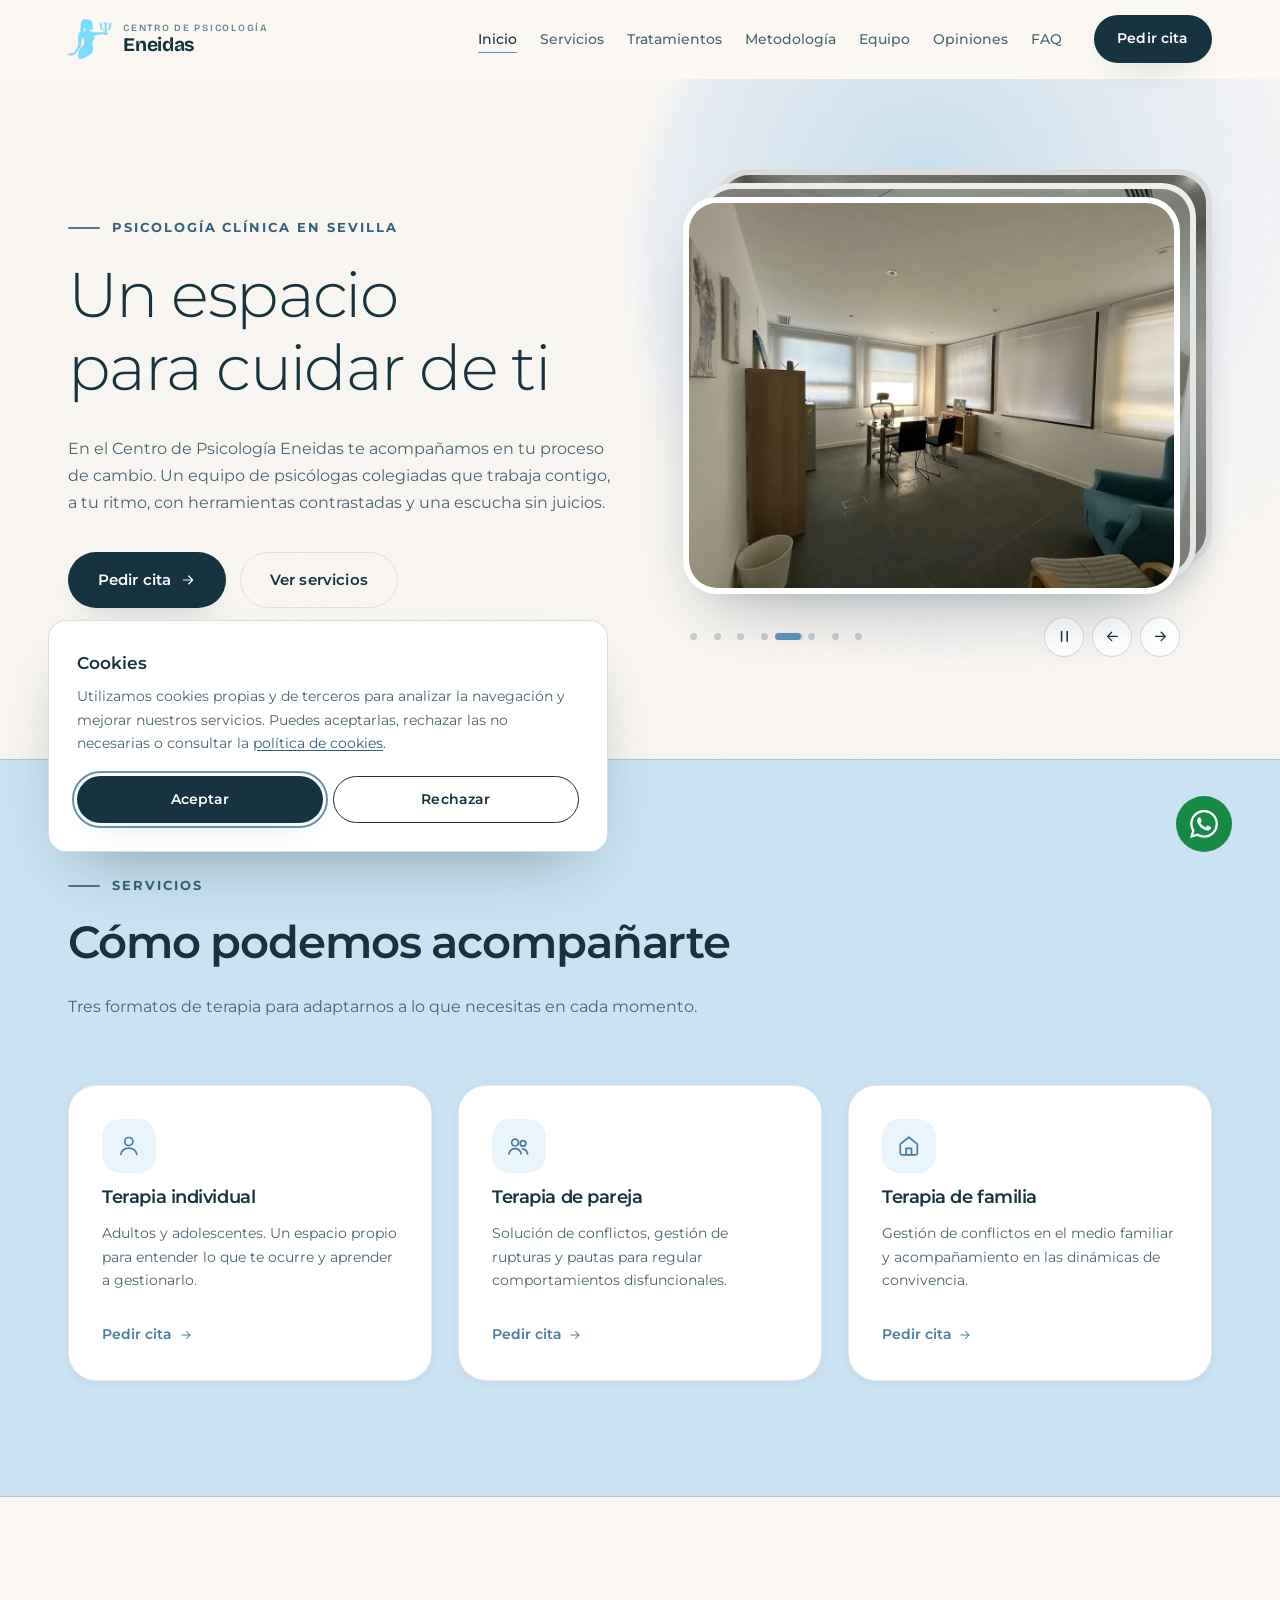
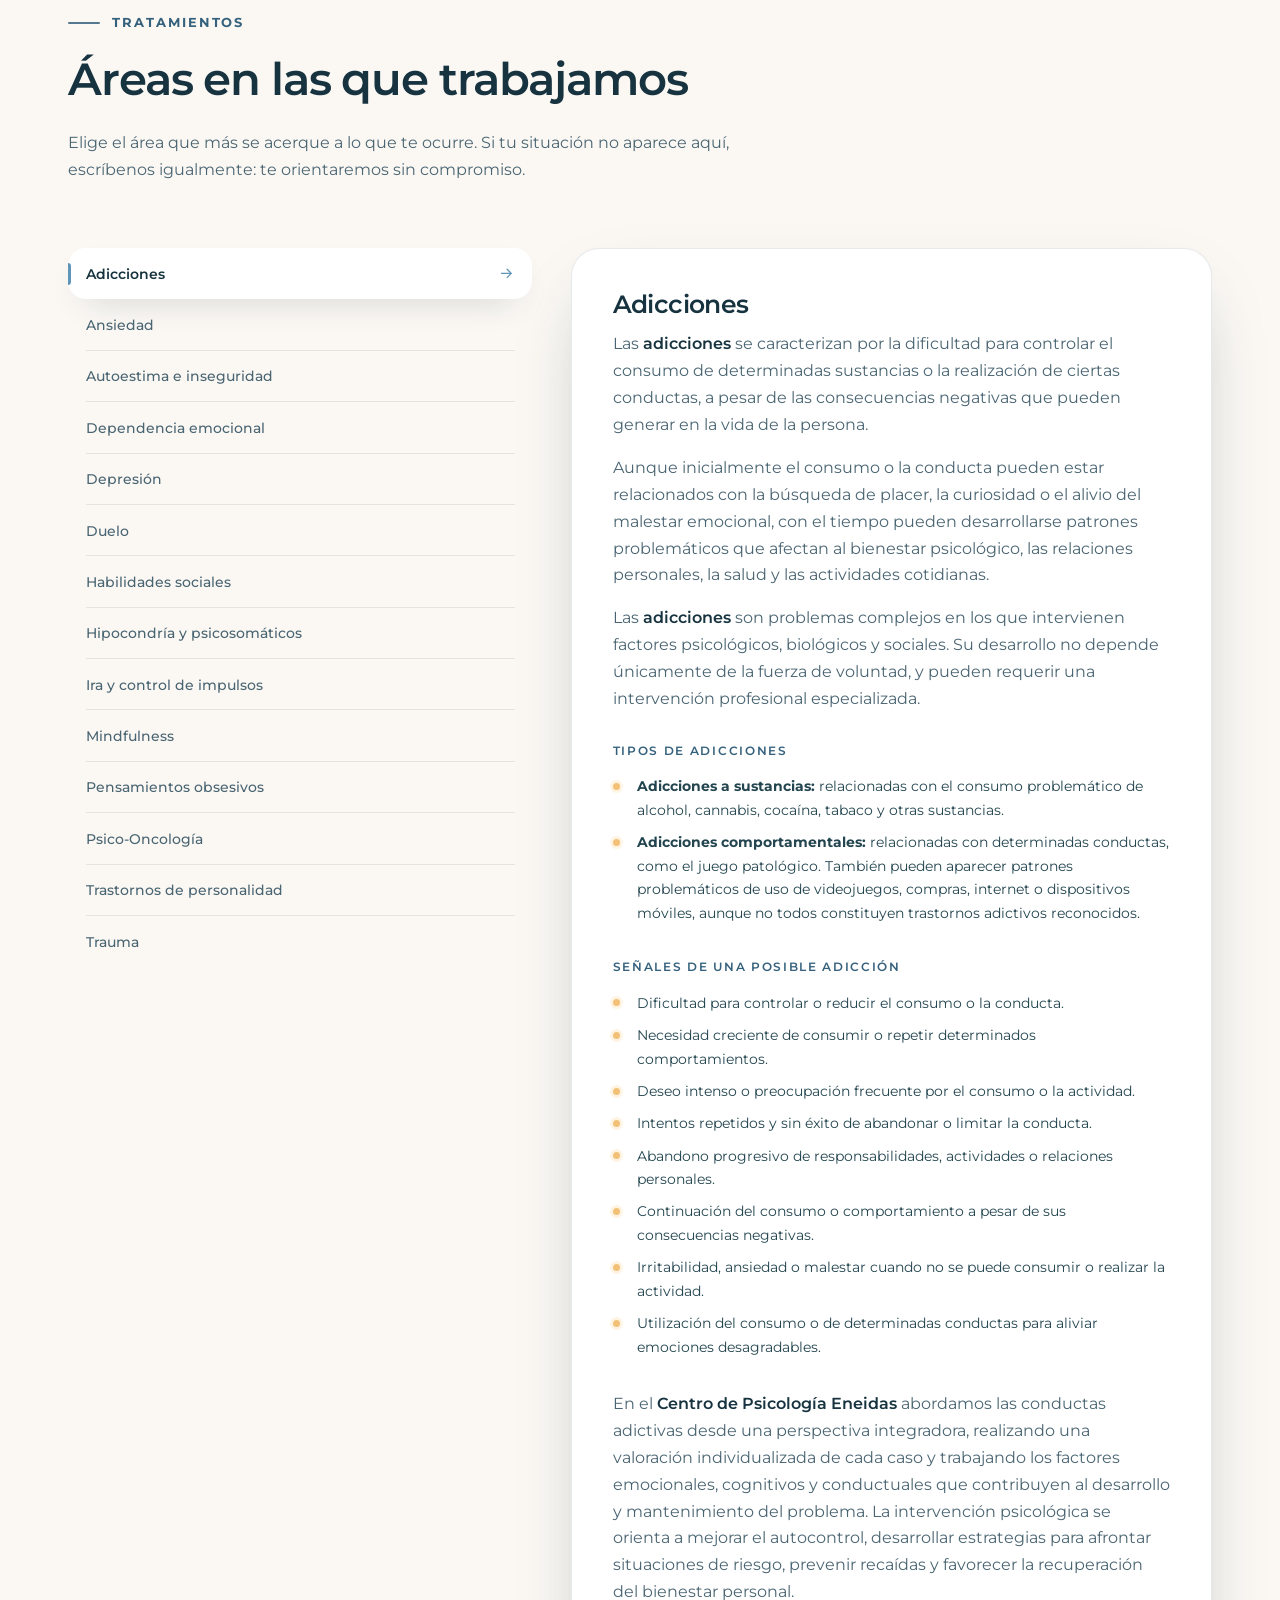
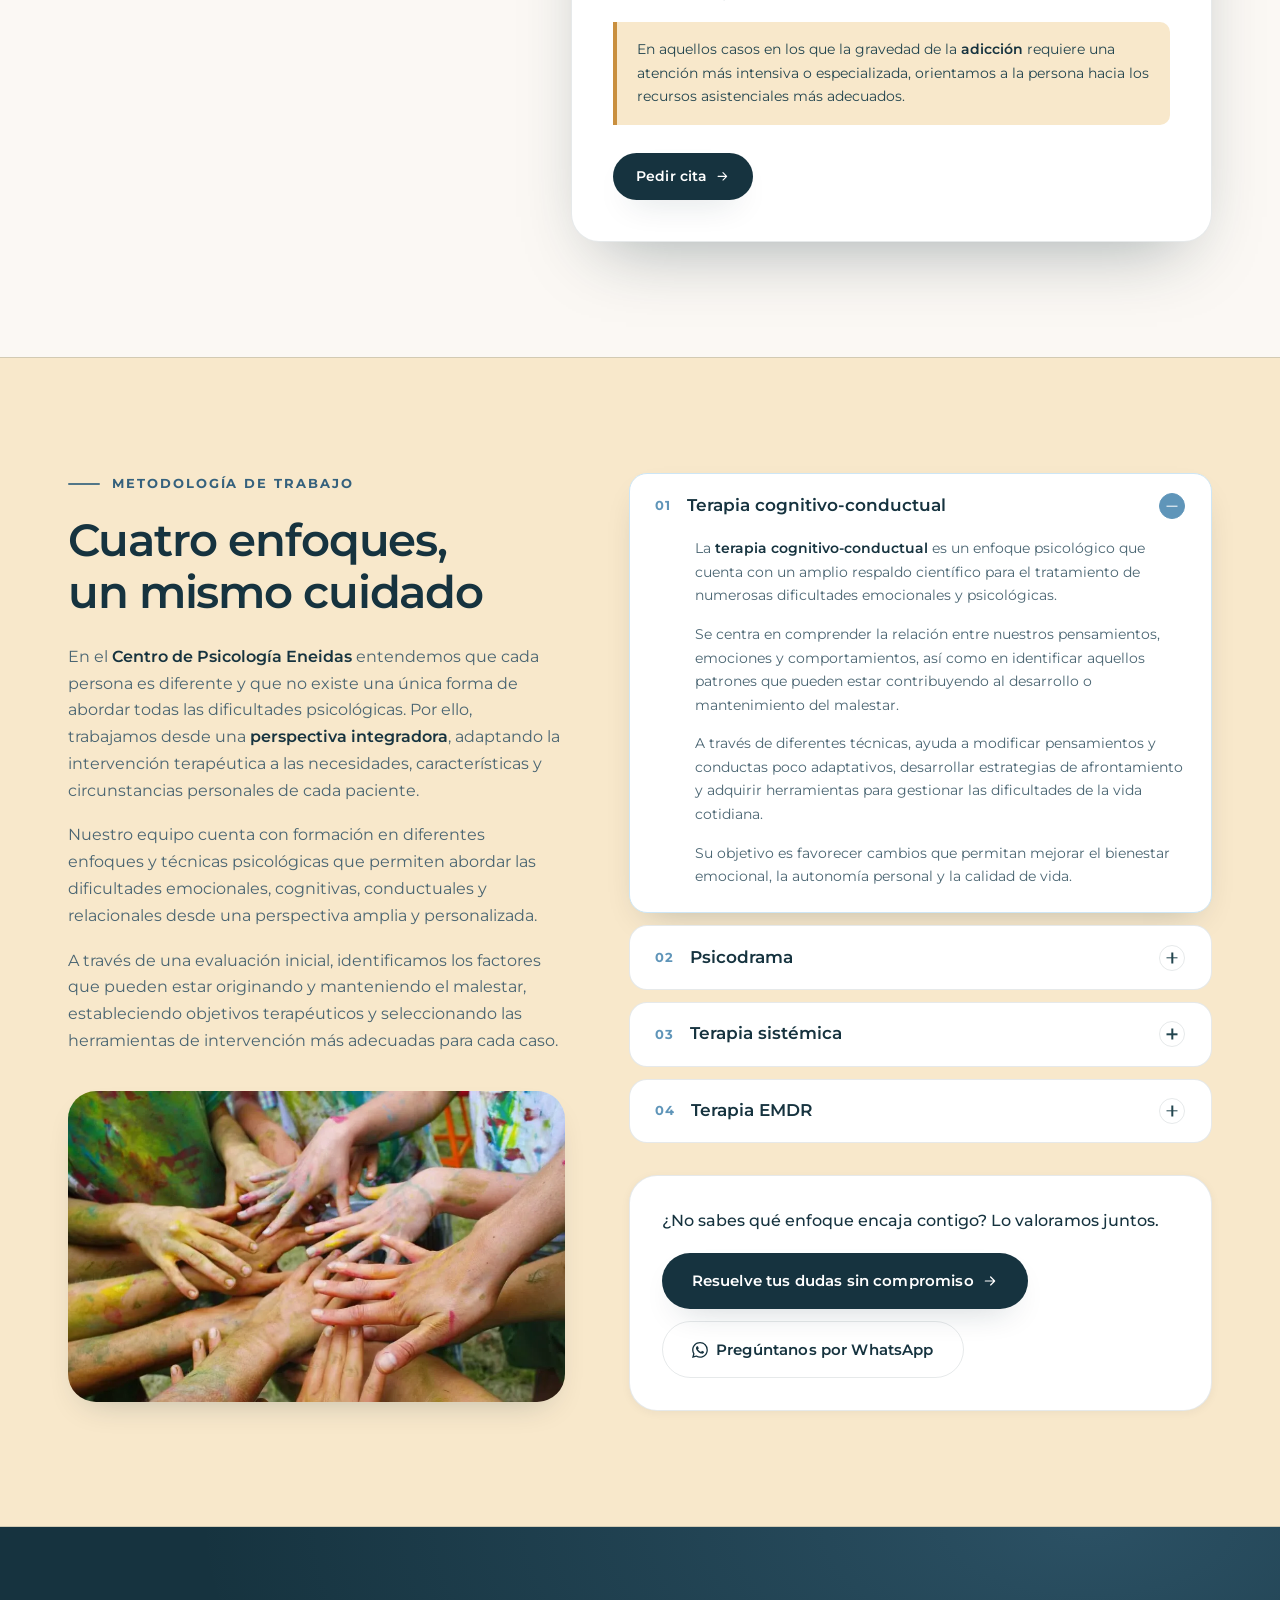
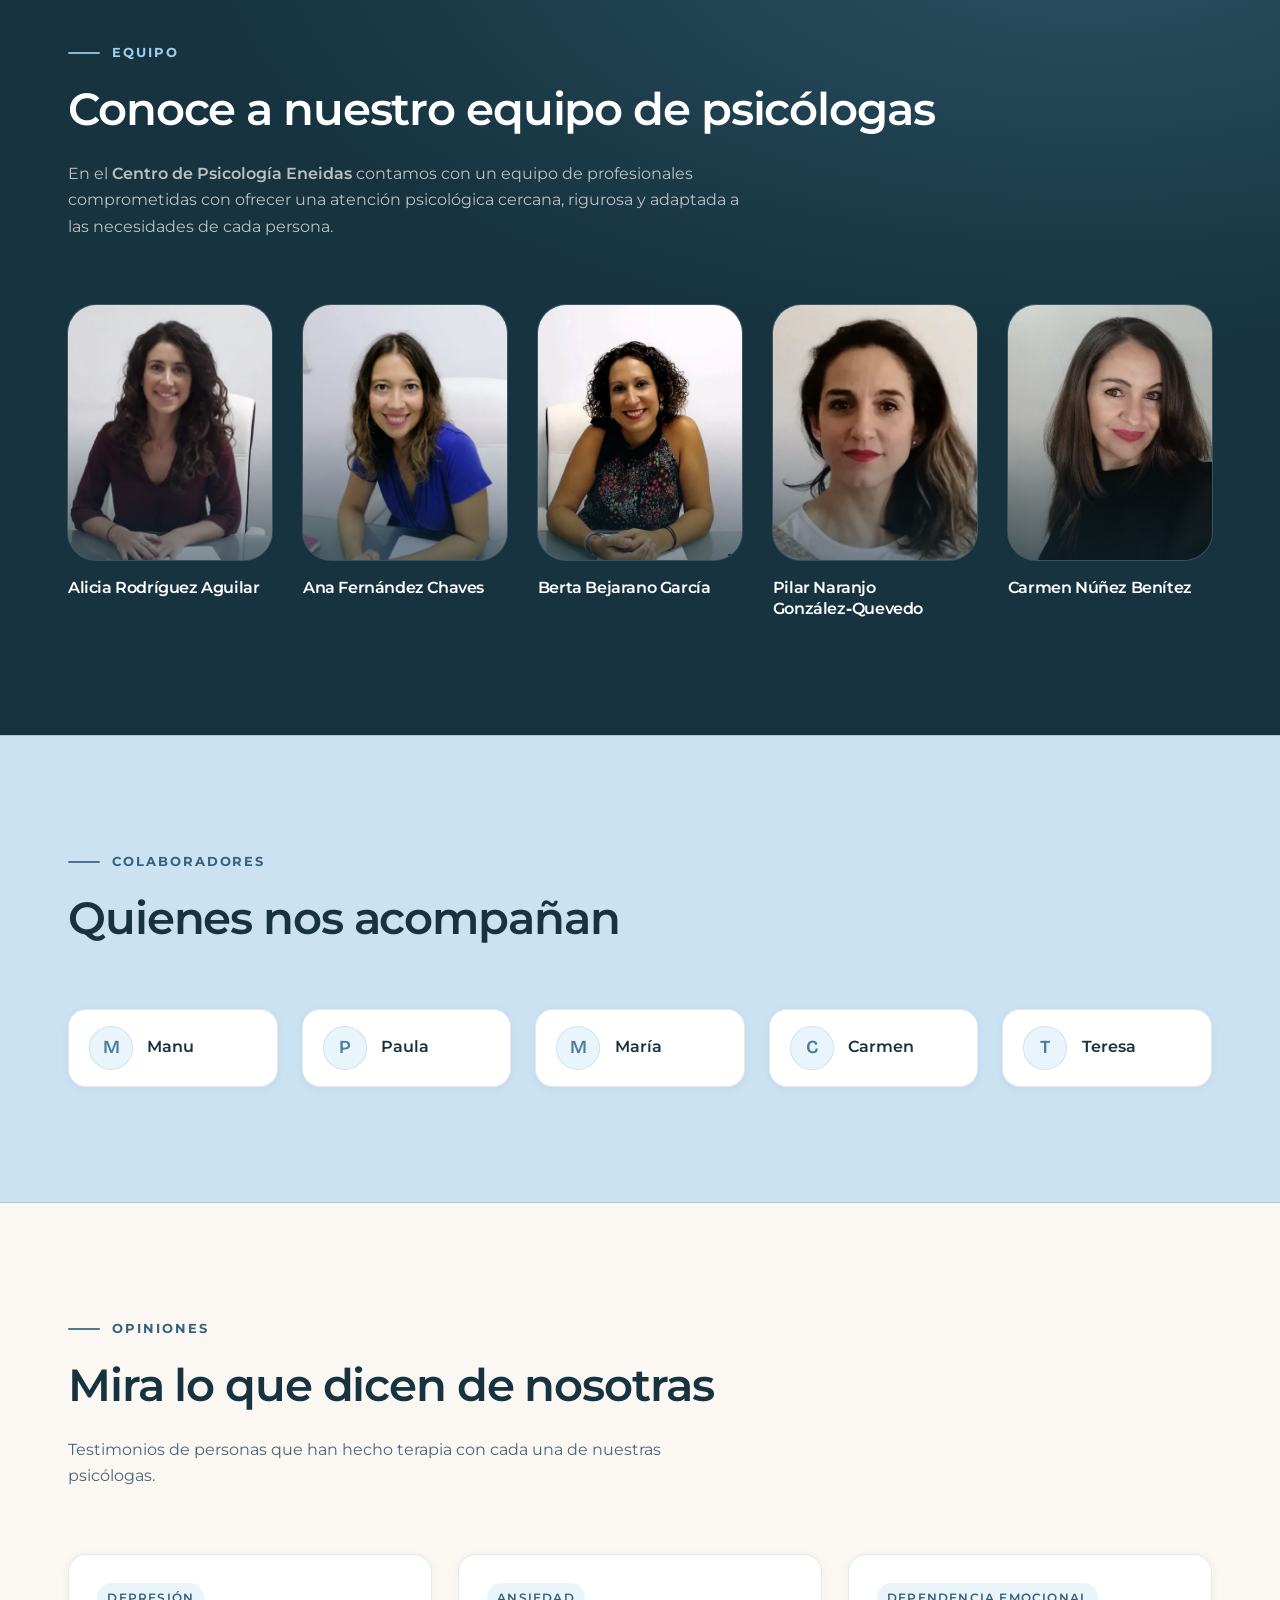
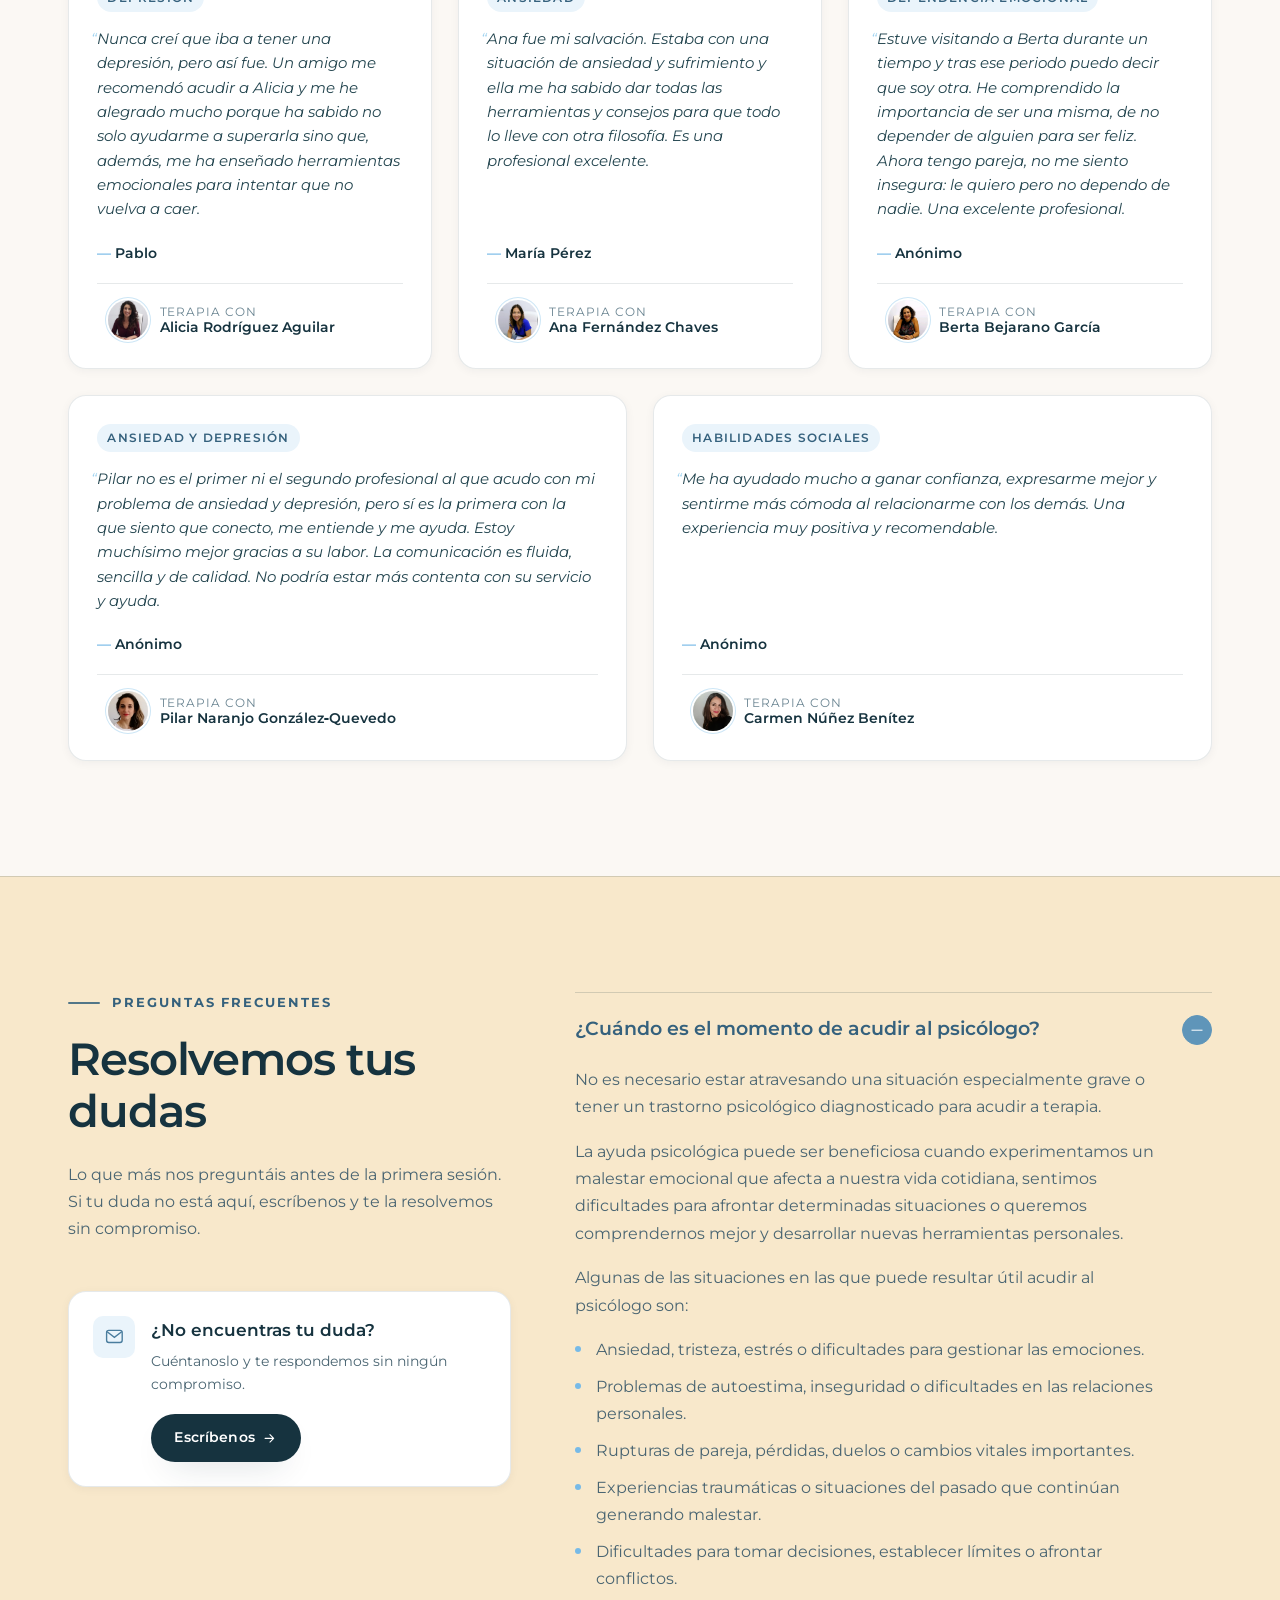
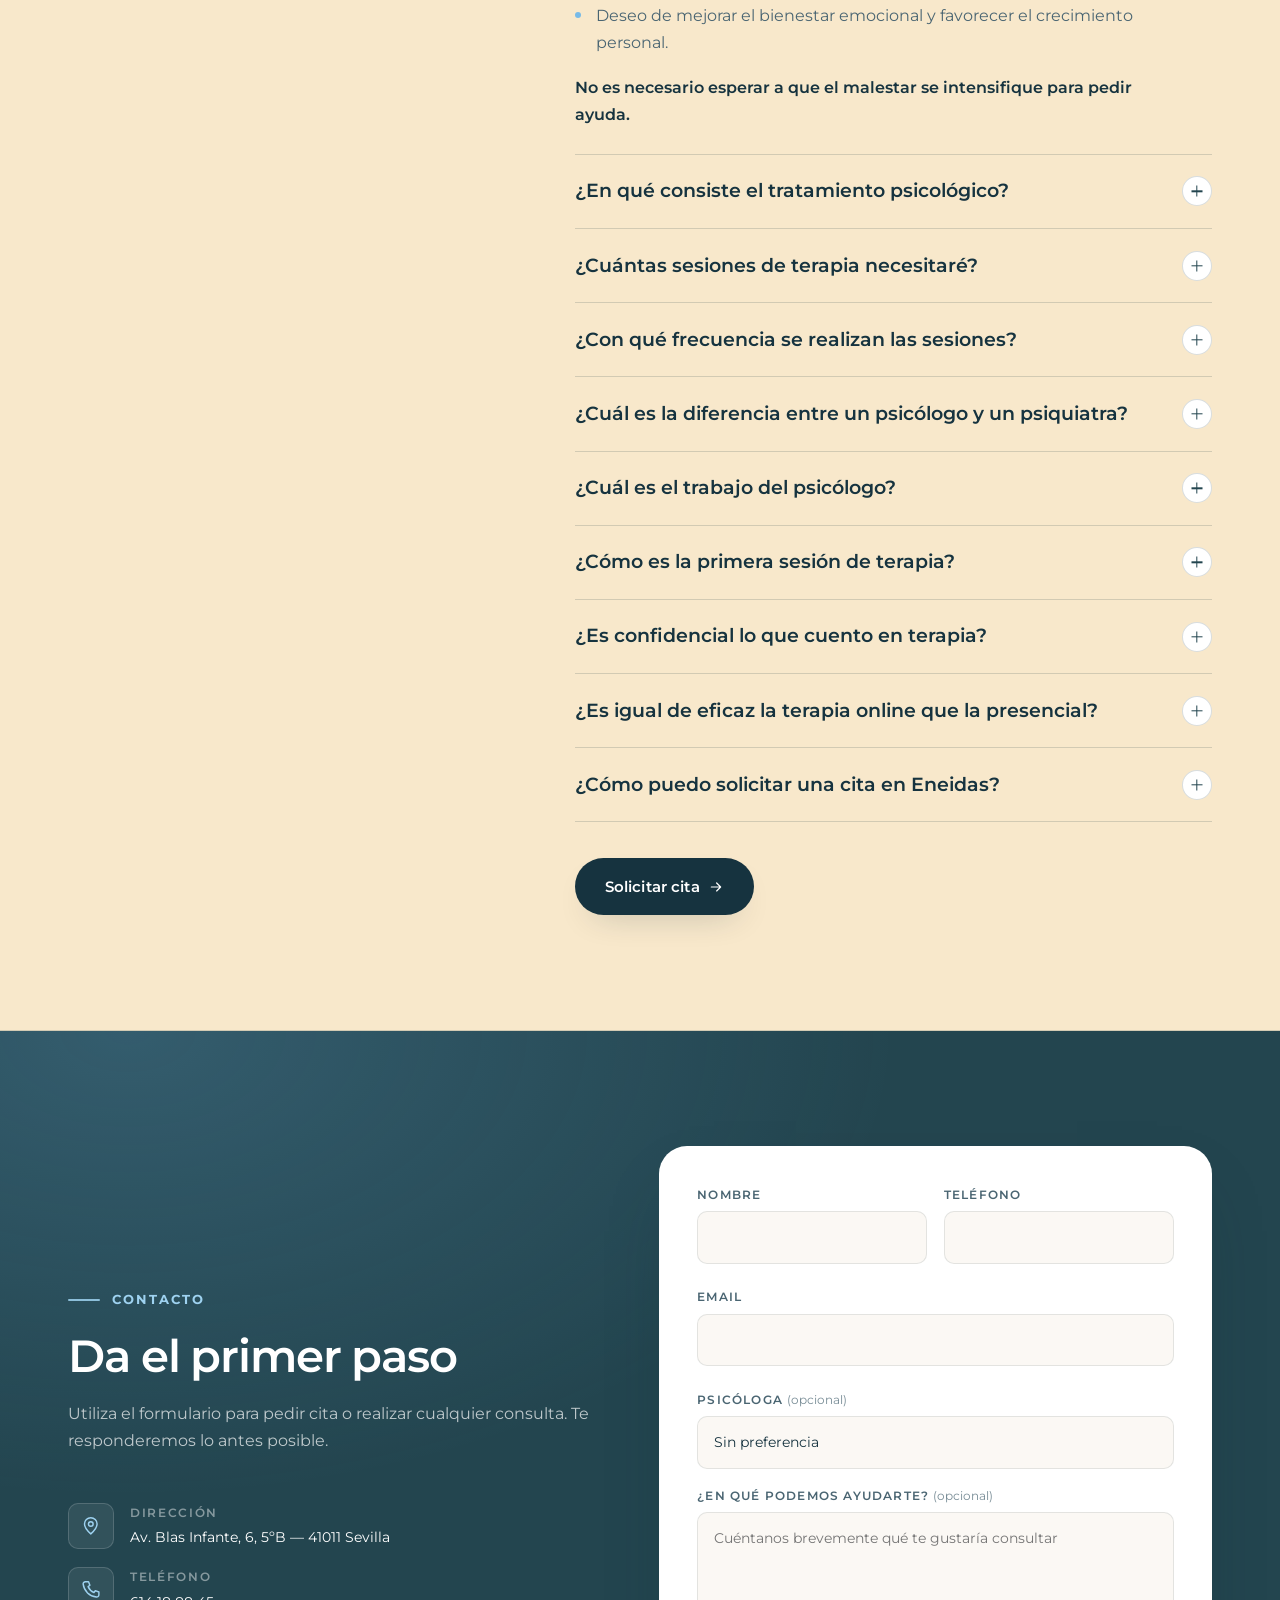
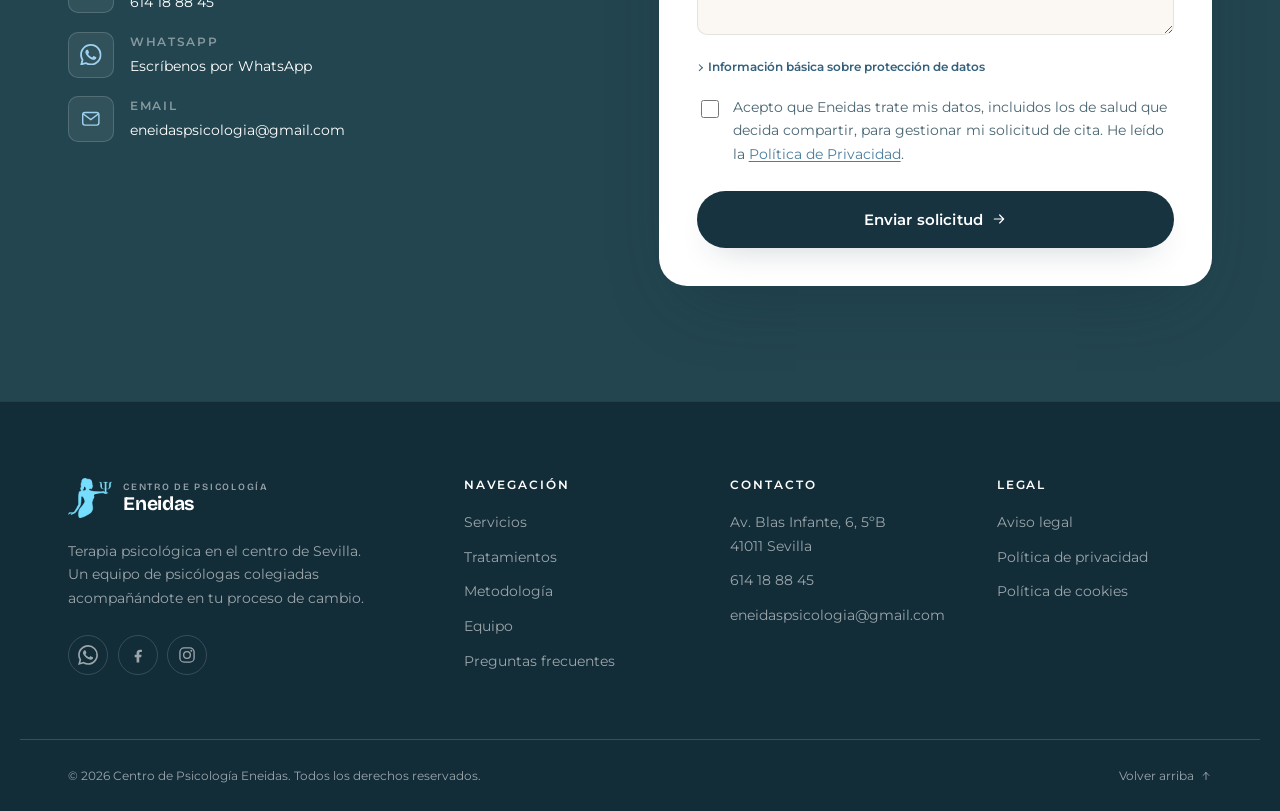
==== commit c74523e3: "Hero: quita las cifras de psicólogas, áreas y enfoques Co-Authored-By: Claude Opus 5.5 <noreply@anth" ====
--- a/index.html
+++ b/index.html
@@ -187,11 +187,6 @@
         <a class="btn btn--primary btn--lg" href="#contacto">Pedir cita <svg class="ico" aria-hidden="true"><use href="#i-arrow"></use></svg></a>
         <a class="btn btn--ghost btn--lg" href="#servicios">Ver servicios</a>
       </div>
-      <ul class="hero__facts reveal">
-        <li><strong>5</strong><span>psicólogas colegiadas</span></li>
-        <li><strong>14</strong><span>áreas de tratamiento</span></li>
-        <li><strong>4</strong><span>enfoques terapéuticos</span></li>
-      </ul>
     </div>
     <div class="hero__media reveal">
       <div class="stack" id="stack" role="group" aria-roledescription="carrusel" aria-label="Fotografías del centro">
--- a/assets/css/style.css
+++ b/assets/css/style.css
@@ -1329,31 +1329,6 @@
   display: flex;
   flex-wrap: wrap;
   gap: .9rem;
-  margin-bottom: clamp(2.5rem, 4vw, 3.5rem);
-}
-
-.hero__facts {
-  display: flex;
-  flex-wrap: wrap;
-  gap: clamp(1.5rem, 3.5vw, 3rem);
-  padding-top: clamp(1.5rem, 3vw, 2.25rem);
-  border-top: 1px solid var(--line);
-}
-.hero__facts li { display: flex; flex-direction: column; }
-.hero__facts strong {
-  font-size: clamp(1.75rem, 2.6vw, 2.35rem);
-  font-weight: 600;
-  letter-spacing: -.02em;
-  line-height: 1;
-  color: var(--ink-800);
-}
-.hero__facts span {
-  font-size: var(--fs-micro);
-  letter-spacing: .1em;
-  text-transform: uppercase;
-  color: var(--ink-400);
-  margin-top: .45rem;
-  max-width: 14ch;
 }
 
 /* --- Pila de fotos del hero ---
@@ -1798,7 +1773,6 @@
 
   .brand__text strong { font-size: 1.3rem; }
 
-  .hero__facts { gap: 1.5rem 2rem; }
   .stack { --dx: 10px; --dy: -9px; padding: 18px 20px 0 0; }
 
   .form__row { grid-template-columns: 1fr; }
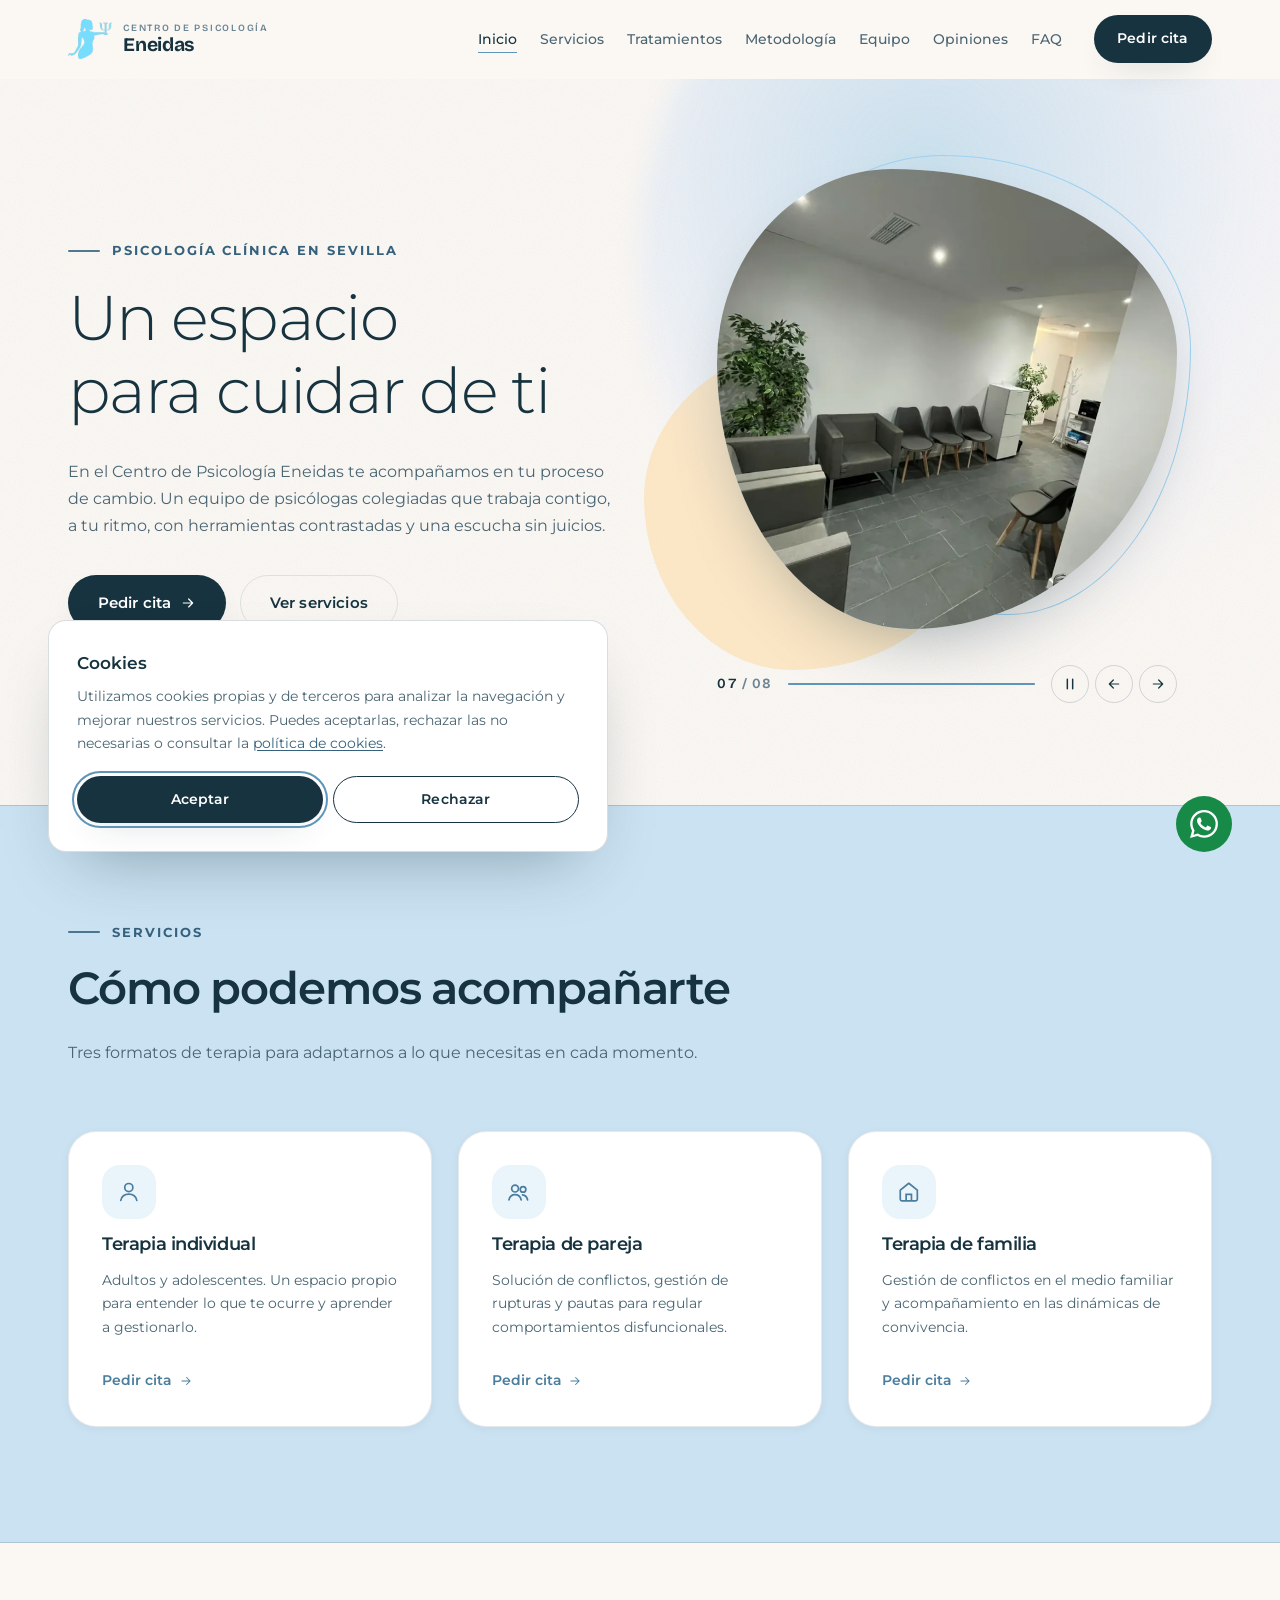
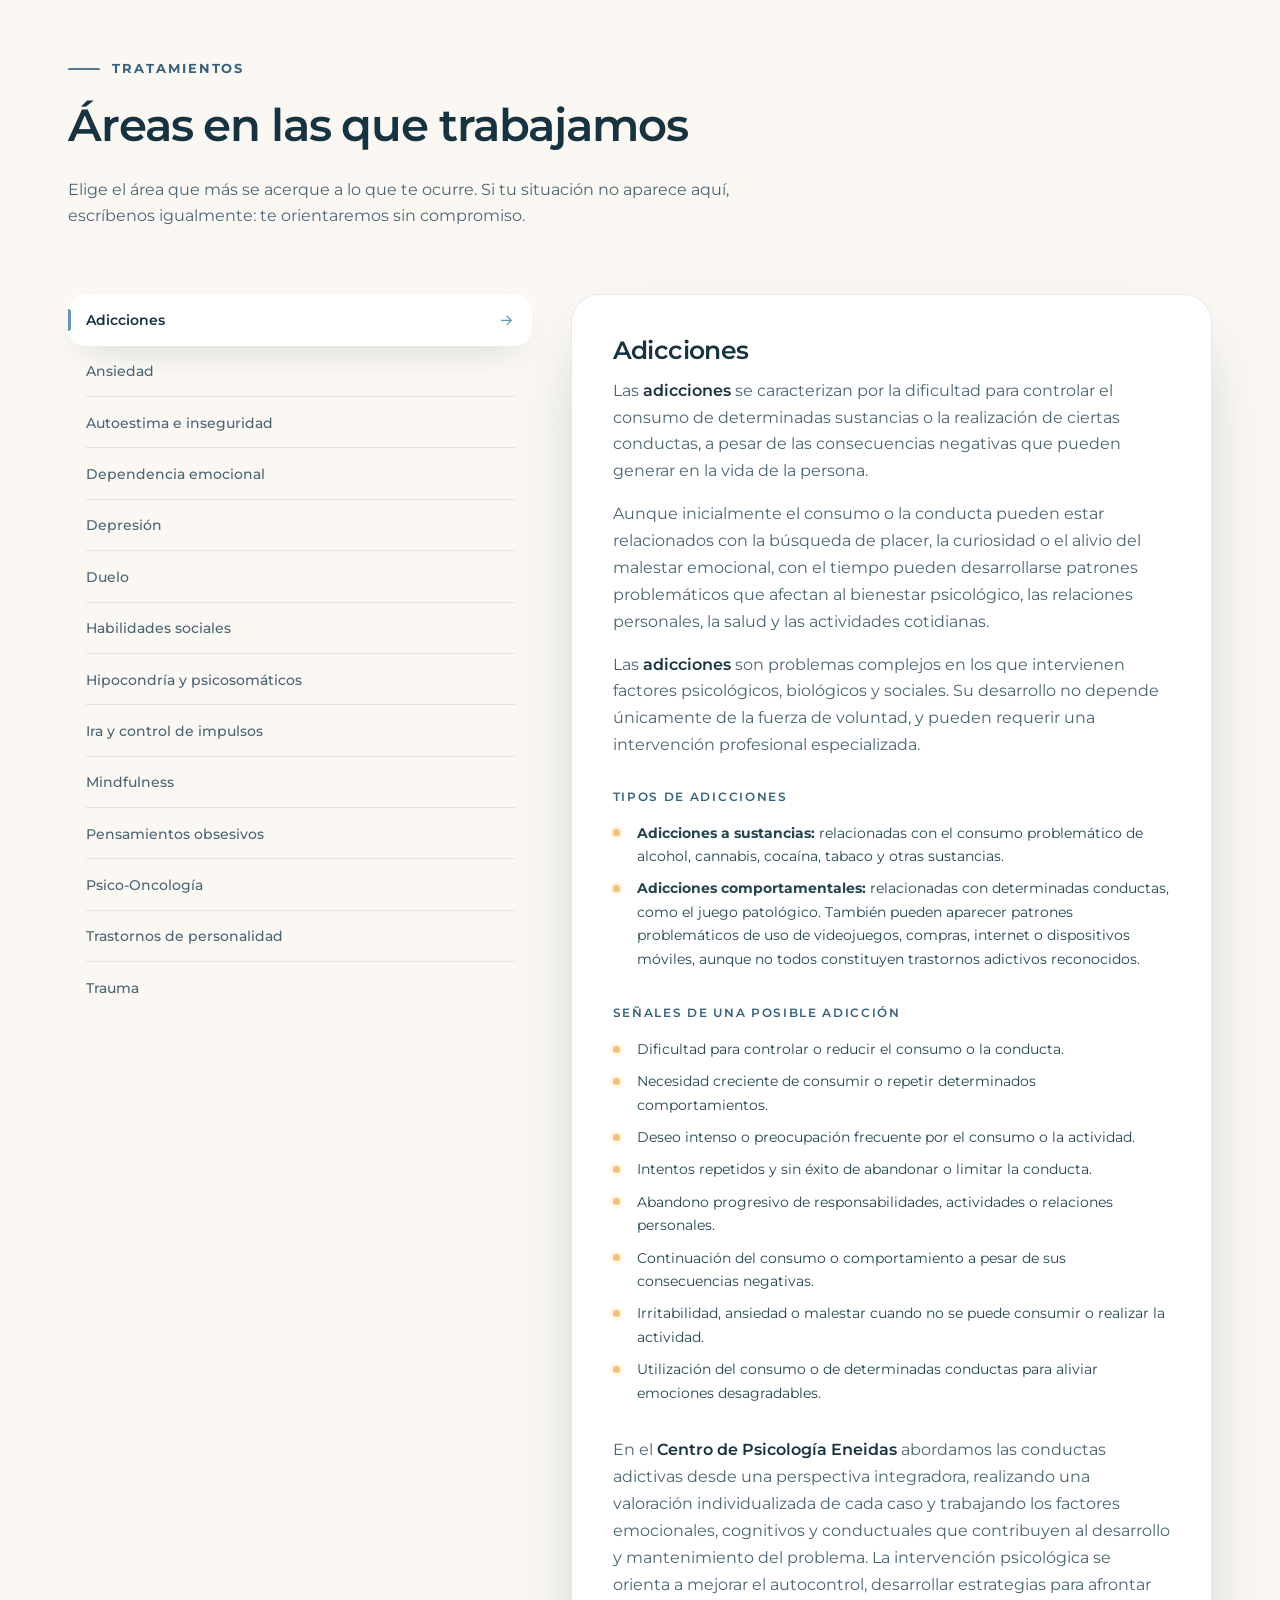
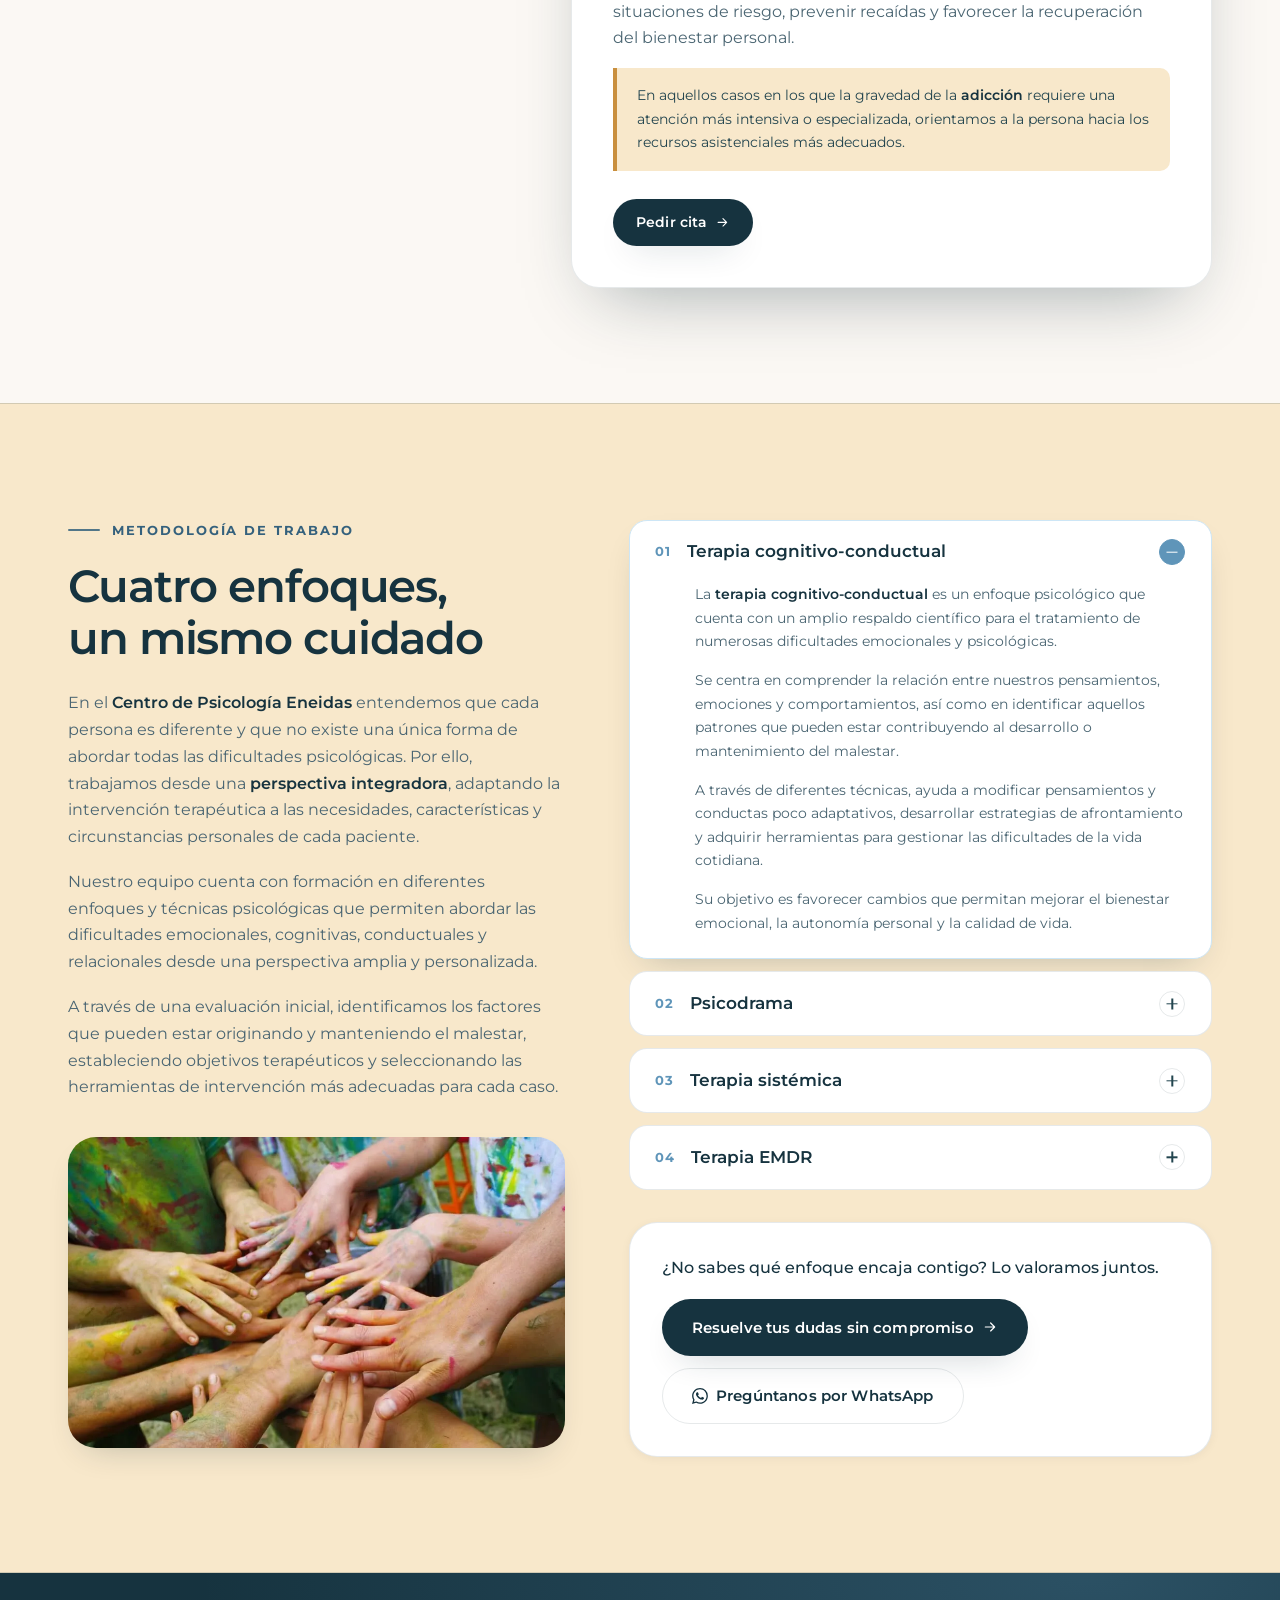
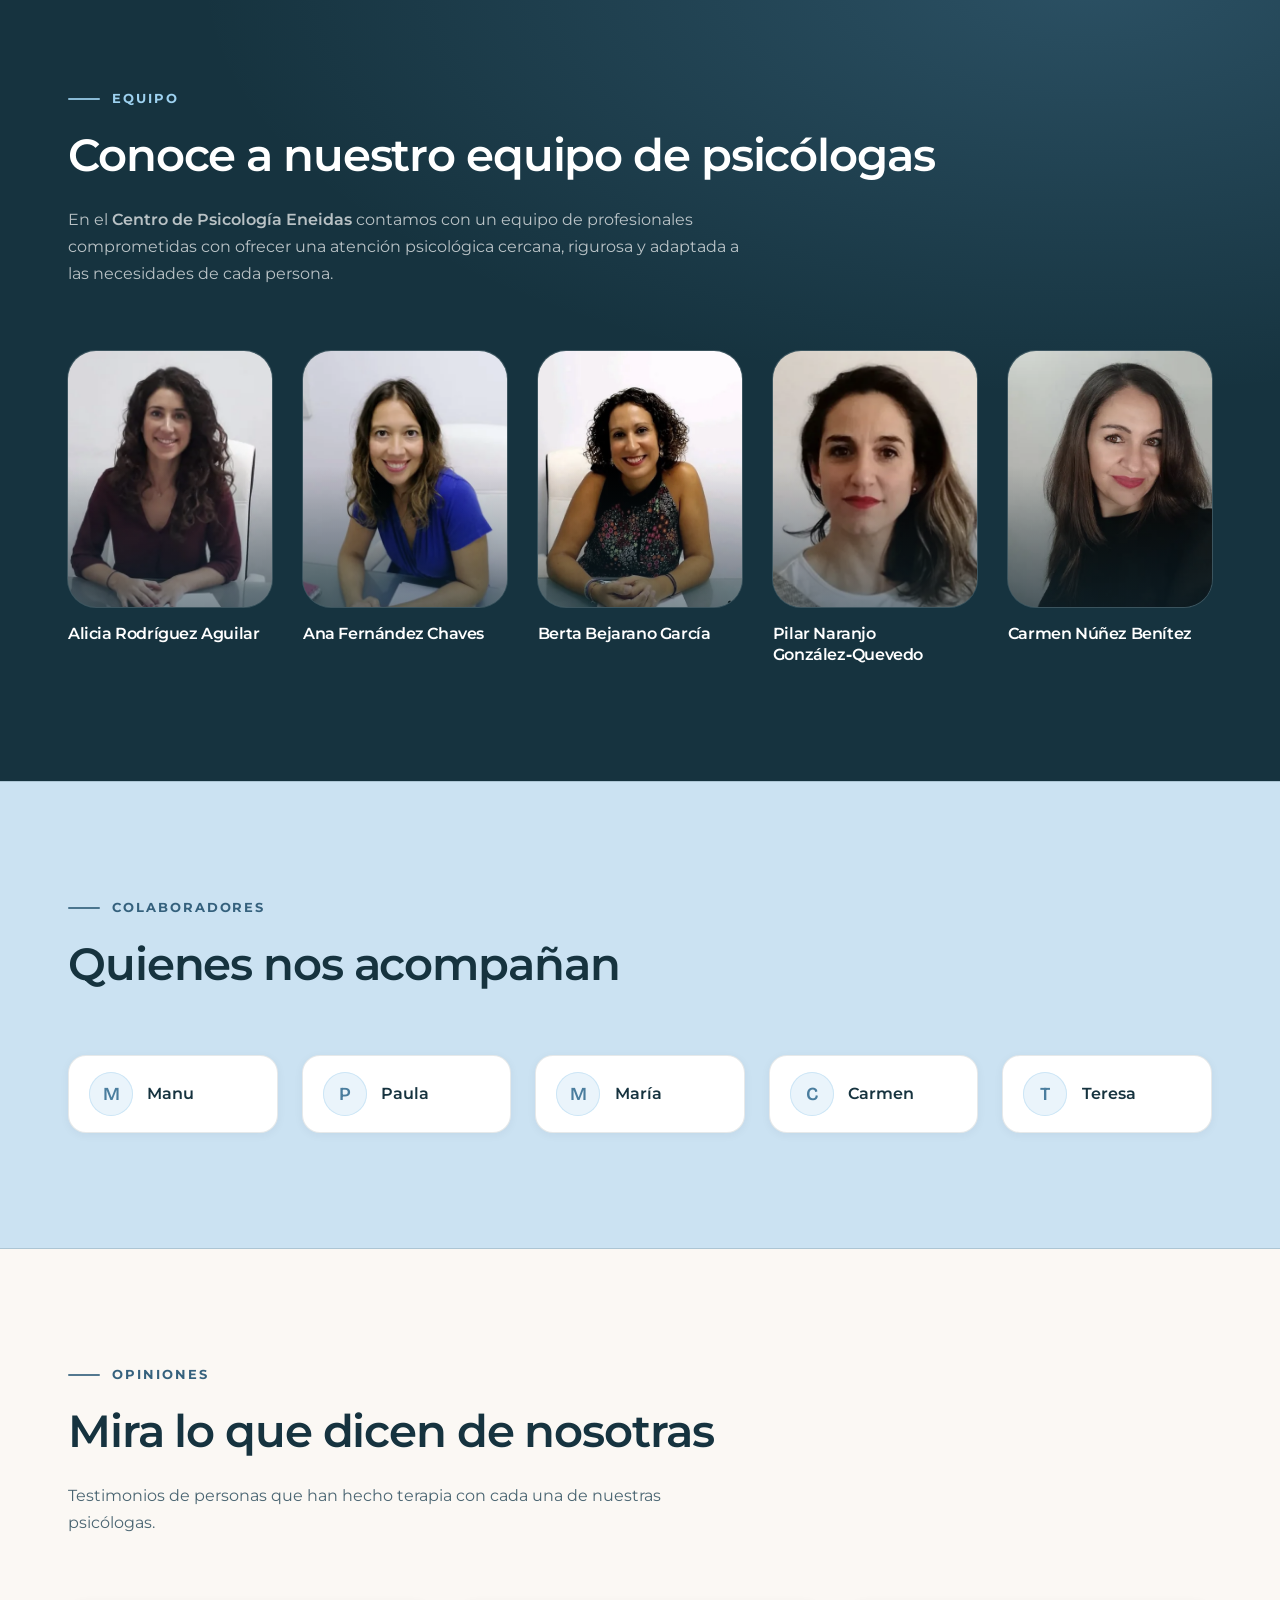
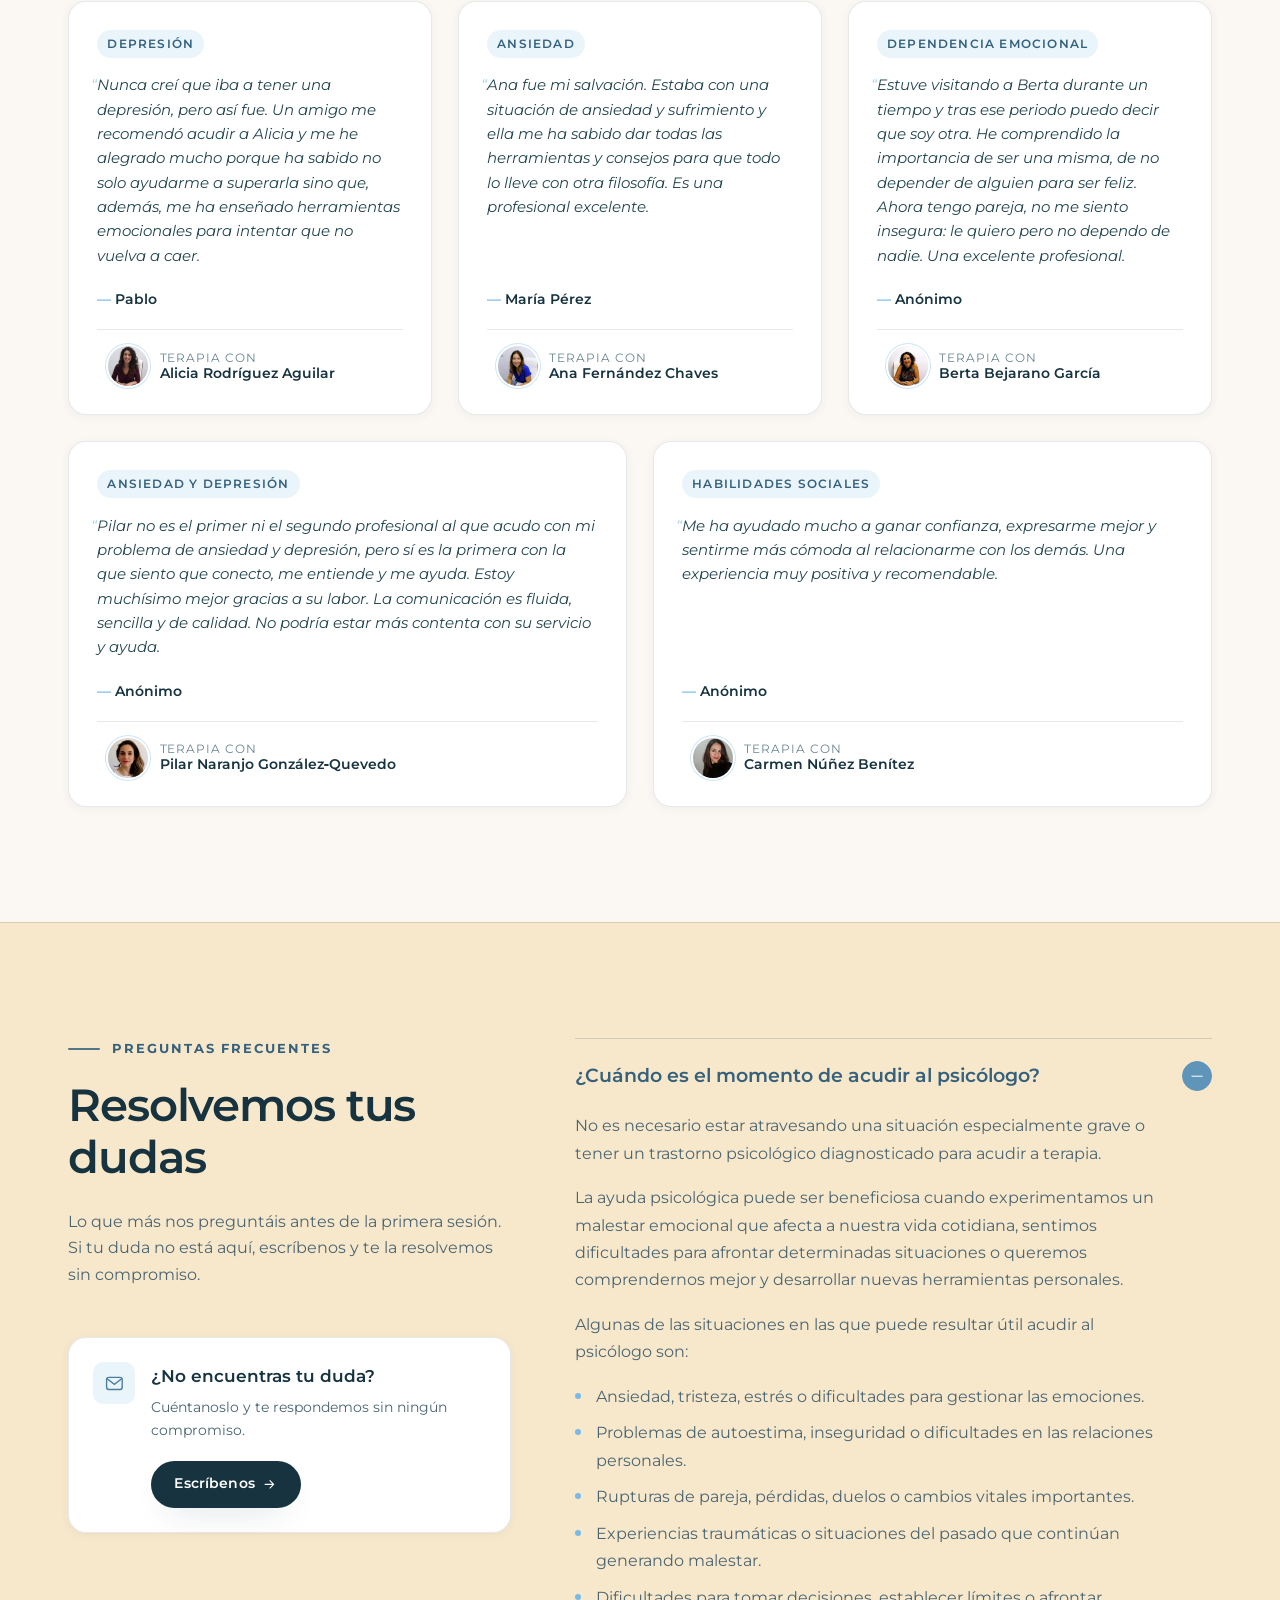
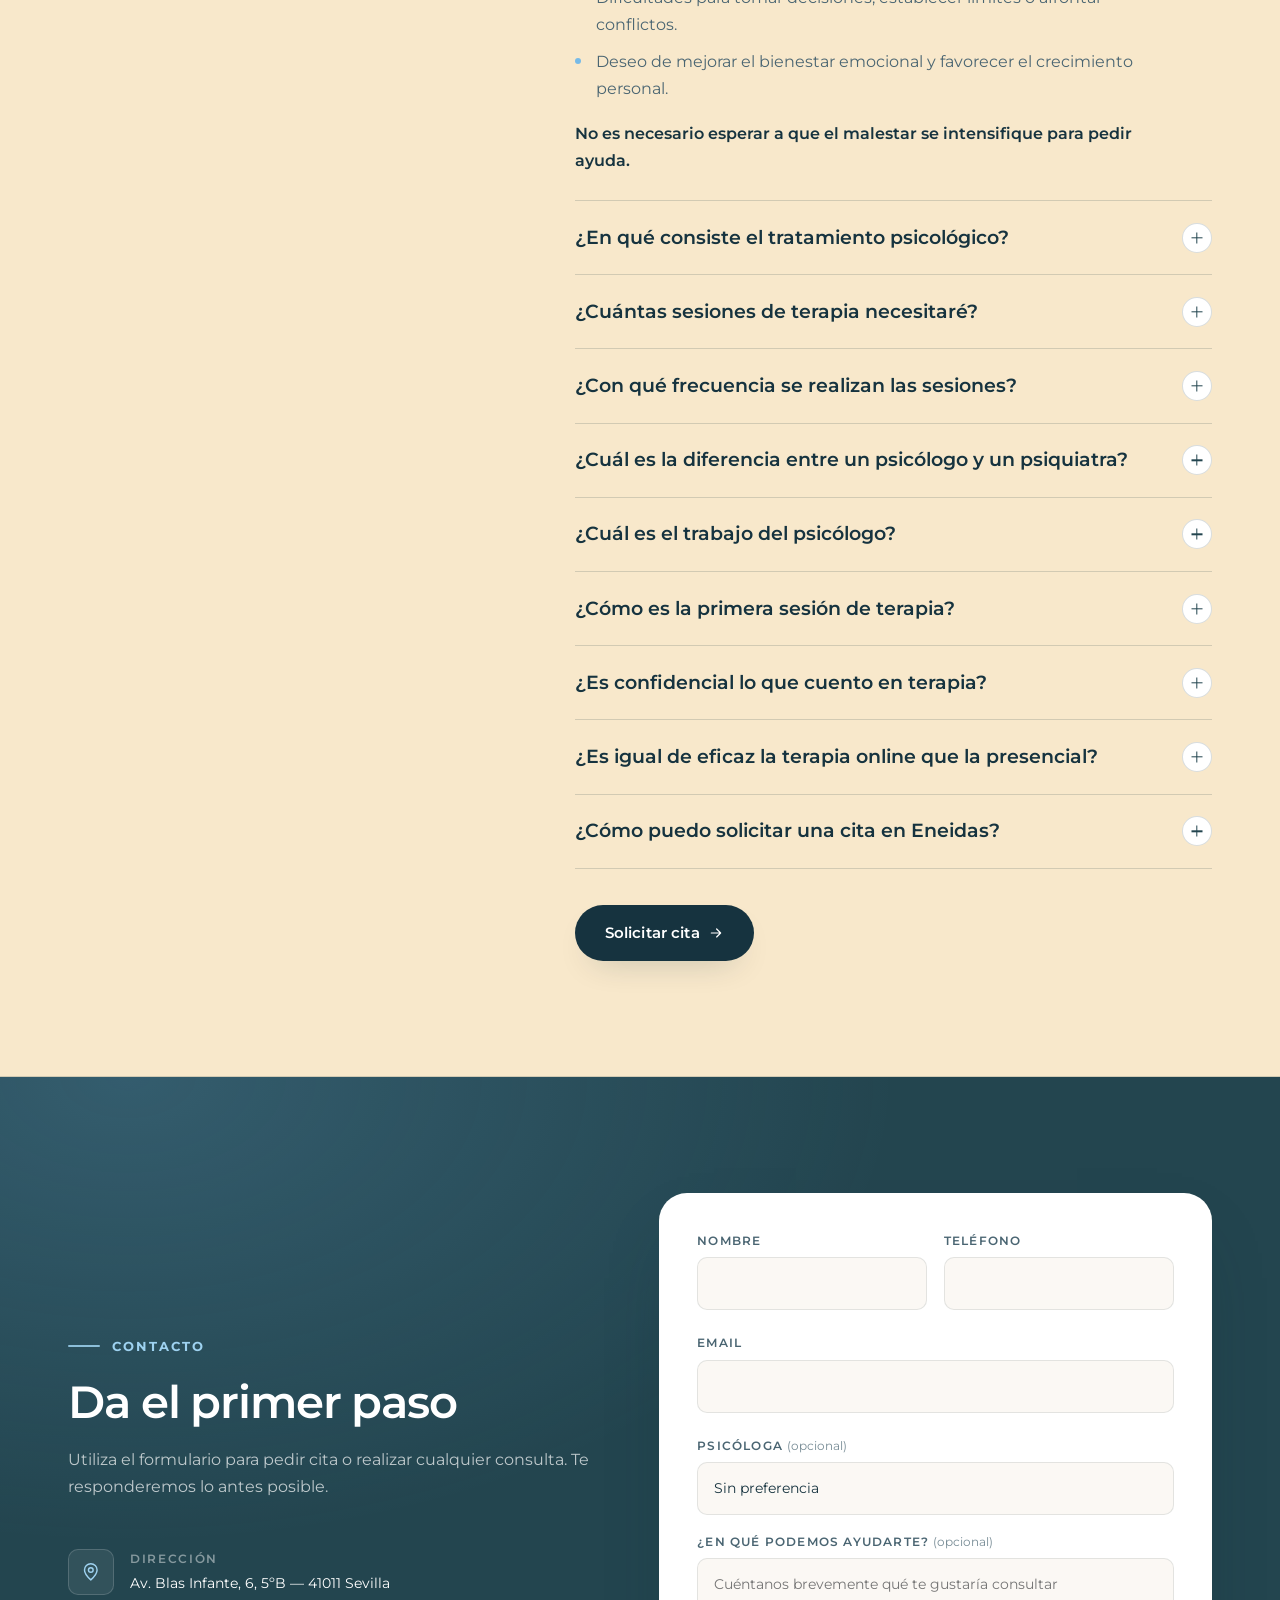
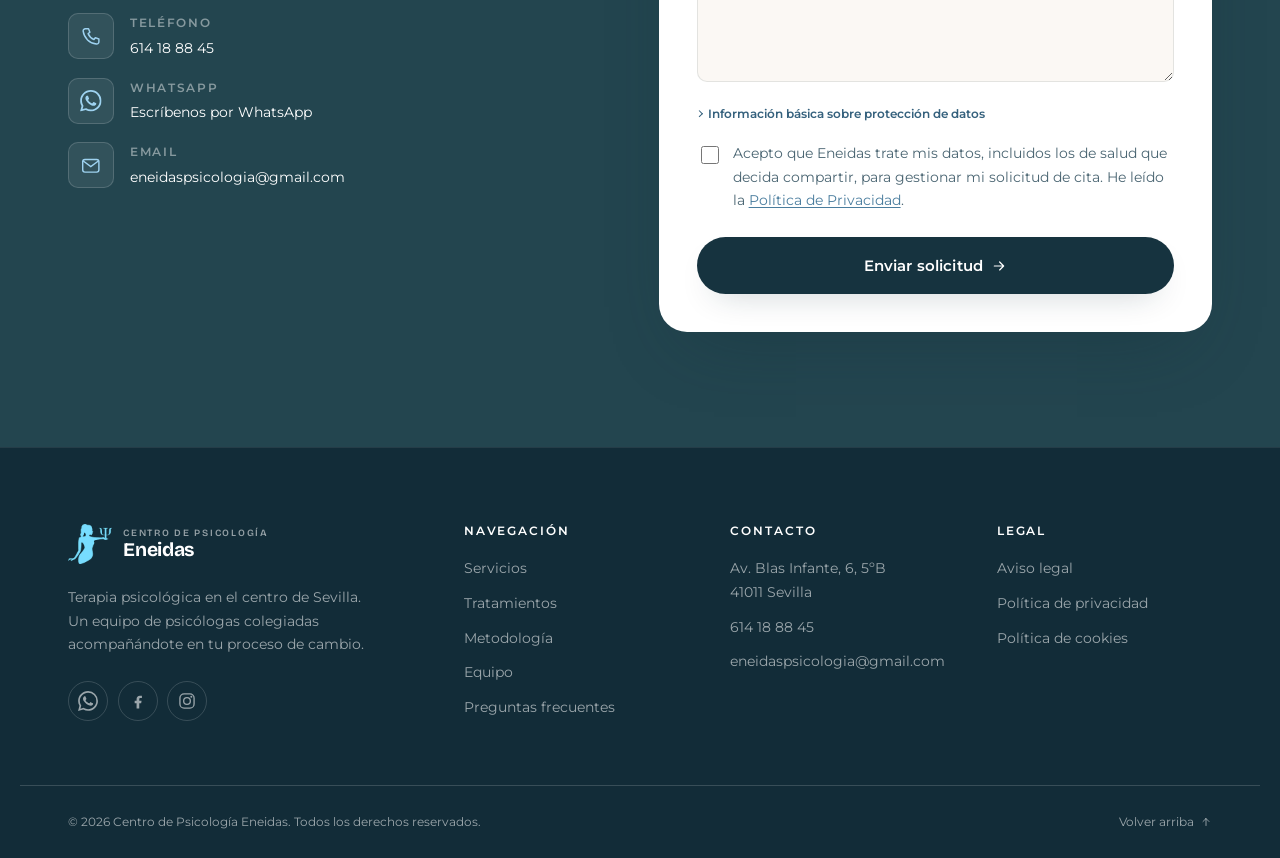
==== commit 6c3a0031: "Hero: carrusel en forma orgánica con fundido y zoom lento Sustituye la pila de fotos por una silueta" ====
--- a/index.html
+++ b/index.html
@@ -189,23 +189,28 @@
       </div>
     </div>
     <div class="hero__media reveal">
-      <div class="stack" id="stack" role="group" aria-roledescription="carrusel" aria-label="Fotografías del centro">
-        <div class="stack__deck" id="stackDeck">
-          <figure class="stack__card" style="--d:0"><picture><source srcset="assets/img/hero/sala-5.webp" type="image/webp"><img src="assets/img/hero/sala-5.jpg" alt="Sala de consulta luminosa con un sillón azul, un sillón rosa y un cuadro de una mujer con mariposas" width="1120" height="840" fetchpriority="high"></picture></figure>
-          <figure class="stack__card" style="--d:1" aria-hidden="true"><picture><source srcset="assets/img/hero/sala-1.webp" type="image/webp"><img src="assets/img/hero/sala-1.jpg" alt="Consulta con escritorio blanco, dos sillas grises y un sillón verde agua" width="1120" height="840" loading="lazy"></picture></figure>
-          <figure class="stack__card" style="--d:2" aria-hidden="true"><picture><source srcset="assets/img/hero/sala-6.webp" type="image/webp"><img src="assets/img/hero/sala-6.jpg" alt="Consulta con mesa de cristal, alfombra, sillón rosa y una estantería con un busto decorativo" width="1120" height="840" loading="lazy"></picture></figure>
-          <figure class="stack__card is-hidden" style="--d:3" aria-hidden="true"><picture><source srcset="assets/img/hero/sala-7.webp" type="image/webp"><img src="assets/img/hero/sala-7.jpg" alt="Despacho con grandes estores, mesa de cristal, sillón azul y estantería con libros" width="1120" height="840" loading="lazy"></picture></figure>
-          <figure class="stack__card is-hidden" style="--d:4" aria-hidden="true"><picture><source srcset="assets/img/hero/sala-8.webp" type="image/webp"><img src="assets/img/hero/sala-8.jpg" alt="Sala amplia con ventanales cubiertos por estores, mesa de trabajo al fondo y un sillón azul" width="1120" height="840" loading="lazy"></picture></figure>
-          <figure class="stack__card is-hidden" style="--d:5" aria-hidden="true"><picture><source srcset="assets/img/hero/sala-3.webp" type="image/webp"><img src="assets/img/hero/sala-3.jpg" alt="Pequeña consulta con mesa blanca, sillas grises, lámpara de pie y un cuadro enmarcado" width="1120" height="840" loading="lazy"></picture></figure>
-          <figure class="stack__card is-hidden" style="--d:6" aria-hidden="true"><picture><source srcset="assets/img/hero/sala-4.webp" type="image/webp"><img src="assets/img/hero/sala-4.jpg" alt="Sala de espera con sillones grises, sillas y plantas" width="1120" height="840" loading="lazy"></picture></figure>
-          <figure class="stack__card is-hidden" style="--d:7" aria-hidden="true"><picture><source srcset="assets/img/hero/sala-2.webp" type="image/webp"><img src="assets/img/hero/sala-2.jpg" alt="Zona de entrada del centro con una planta, un armario blanco y sillas de espera" width="765" height="1020" loading="lazy"></picture></figure>
-        </div>
-        <div class="stack__ui">
-          <div class="stack__dots" id="stackDots"></div>
-          <div class="stack__ctrl">
-            <button class="stack__btn stack__pause" id="stackPause" type="button" aria-label="Pausar carrusel"><svg class="ico" aria-hidden="true"><use href="#i-pause"></use></svg></button>
-            <button class="stack__btn" id="stackPrev" type="button" aria-label="Foto anterior"><svg class="ico ico--flip" aria-hidden="true"><use href="#i-arrow"></use></svg></button>
-            <button class="stack__btn" id="stackNext" type="button" aria-label="Foto siguiente"><svg class="ico" aria-hidden="true"><use href="#i-arrow"></use></svg></button>
+      <div class="pebble" id="pebble" role="group" aria-roledescription="carrusel" aria-label="Fotografías del centro">
+        <div class="pebble__stage">
+          <span class="pebble__glow" aria-hidden="true"></span>
+          <span class="pebble__line" aria-hidden="true"></span>
+          <div class="pebble__frame" id="pebbleFrame">
+            <figure class="pebble__slide is-active"><picture><source srcset="assets/img/hero/sala-5.webp" type="image/webp"><img src="assets/img/hero/sala-5.jpg" alt="Sala de consulta luminosa con un sillón azul, un sillón rosa y un cuadro de una mujer con mariposas" width="1120" height="840" fetchpriority="high"></picture></figure>
+            <figure class="pebble__slide" aria-hidden="true"><picture><source srcset="assets/img/hero/sala-1.webp" type="image/webp"><img src="assets/img/hero/sala-1.jpg" alt="Consulta con escritorio blanco, dos sillas grises y un sillón verde agua" width="1120" height="840" loading="lazy"></picture></figure>
+            <figure class="pebble__slide" aria-hidden="true"><picture><source srcset="assets/img/hero/sala-6.webp" type="image/webp"><img src="assets/img/hero/sala-6.jpg" alt="Consulta con mesa de cristal, alfombra, sillón rosa y una estantería con un busto decorativo" width="1120" height="840" loading="lazy"></picture></figure>
+            <figure class="pebble__slide" aria-hidden="true"><picture><source srcset="assets/img/hero/sala-7.webp" type="image/webp"><img src="assets/img/hero/sala-7.jpg" alt="Despacho con grandes estores, mesa de cristal, sillón azul y estantería con libros" width="1120" height="840" loading="lazy"></picture></figure>
+            <figure class="pebble__slide" aria-hidden="true"><picture><source srcset="assets/img/hero/sala-8.webp" type="image/webp"><img src="assets/img/hero/sala-8.jpg" alt="Sala amplia con ventanales cubiertos por estores, mesa de trabajo al fondo y un sillón azul" width="1120" height="840" loading="lazy"></picture></figure>
+            <figure class="pebble__slide" aria-hidden="true"><picture><source srcset="assets/img/hero/sala-3.webp" type="image/webp"><img src="assets/img/hero/sala-3.jpg" alt="Pequeña consulta con mesa blanca, sillas grises, lámpara de pie y un cuadro enmarcado" width="1120" height="840" loading="lazy"></picture></figure>
+            <figure class="pebble__slide" aria-hidden="true"><picture><source srcset="assets/img/hero/sala-4.webp" type="image/webp"><img src="assets/img/hero/sala-4.jpg" alt="Sala de espera con sillones grises, sillas y plantas" width="1120" height="840" loading="lazy"></picture></figure>
+            <figure class="pebble__slide" aria-hidden="true"><picture><source srcset="assets/img/hero/sala-2.webp" type="image/webp"><img src="assets/img/hero/sala-2.jpg" alt="Zona de entrada del centro con una planta, un armario blanco y sillas de espera" width="765" height="1020" loading="lazy"></picture></figure>
+          </div>
+        </div>
+        <div class="pebble__ui">
+          <p class="pebble__count"><strong id="pebbleNum">01</strong> / <span id="pebbleTotal">08</span></p>
+          <span class="pebble__bar" aria-hidden="true"><span class="pebble__fill" id="pebbleFill"></span></span>
+          <div class="pebble__ctrl">
+            <button class="pebble__btn pebble__pause" id="pebblePause" type="button" aria-label="Pausar carrusel"><svg class="ico" aria-hidden="true"><use href="#i-pause"></use></svg></button>
+            <button class="pebble__btn" id="pebblePrev" type="button" aria-label="Foto anterior"><svg class="ico ico--flip" aria-hidden="true"><use href="#i-arrow"></use></svg></button>
+            <button class="pebble__btn" id="pebbleNext" type="button" aria-label="Foto siguiente"><svg class="ico" aria-hidden="true"><use href="#i-arrow"></use></svg></button>
           </div>
         </div>
       </div>
--- a/assets/css/style.css
+++ b/assets/css/style.css
@@ -1331,117 +1331,161 @@
   gap: .9rem;
 }
 
-/* --- Pila de fotos del hero ---
-   Las fotos se apilan como copias reveladas, cada una desplazada arriba a la
-   derecha de la anterior. Cada 3 s la del frente sale deslizándose y la
-   siguiente pasa al frente. El avance lo marca el final de la animación del
-   punto activo (--stack-ms): pausar la animación pausa también el avance,
-   sin temporizadores en JS. */
+/* --- Carrusel del hero: canto rodado ---
+   Las fotos se ven dentro de una forma orgánica, como un canto rodado, que
+   cambia de contorno muy despacio. Cada una se aleja muy despacio (Ken
+   Burns) y la siguiente entra fundiéndose desde un leve desenfoque. El avance
+   lo marca el final de la animación de la barra (--pebble-ms): pausar la
+   animación pausa también el avance, sin temporizadores en JS. */
 .hero__media { position: relative; margin: 0; }
-.stack {
-  --stack-ms: 3000ms;
-  --dx: 16px;
-  --dy: -14px;
-  padding: 28px 32px 0 0;     /* hueco para las tarjetas de atrás */
-}
-.stack__deck { position: relative; aspect-ratio: 5 / 4; touch-action: pan-y; }
-.stack__card {
+.pebble {
+  --pebble-ms: 6500ms;
+  --pebble-fade: 1.4s;
+  --pebble-off: 14px;   /* desplazamiento de la silueta de línea */
+  --px: 0;               /* puntero sobre el hero (-1…1), para el paralaje */
+  --py: 0;
+  width: min(100%, 460px);
+  margin-inline: auto;
+}
+.pebble__stage { position: relative; }
+.pebble__glow {
+  position: absolute;
+  left: -16%;
+  bottom: -9%;
+  width: 72%;
+  aspect-ratio: 1;
+  border-radius: 58% 42% 55% 45% / 48% 56% 44% 52%;
+  background: var(--sand-200);
+  opacity: .5;
+  transform: translate(calc(var(--px) * -16px), calc(var(--py) * -12px));
+  transition: transform .9s var(--ease);
+  animation: pebble-morph 18s ease-in-out infinite alternate;
+}
+@keyframes pebble-morph {
+  to { border-radius: 44% 56% 42% 58% / 56% 44% 58% 42%; }
+}
+.pebble__line {
+  position: absolute;
+  inset: calc(var(--pebble-off) * -1) calc(var(--pebble-off) * -1) var(--pebble-off) var(--pebble-off);
+  border: 1.5px solid var(--brand-300);
+  border-radius: 46% 54% 40% 60% / 52% 42% 58% 48%;
+  transform: translate(calc(var(--px) * 8px), calc(var(--py) * 6px));
+  transition: transform .9s var(--ease);
+  animation: pebble-line 22s ease-in-out infinite alternate;
+}
+@keyframes pebble-line {
+  to { border-radius: 64% 36% 54% 46% / 44% 54% 46% 56%; }
+}
+.pebble__frame {
+  position: relative;
+  aspect-ratio: 1;
+  overflow: hidden;
+  border-radius: 38% 62% 58% 42% / 42% 40% 60% 58%;
+  background: var(--mist);
+  box-shadow: var(--sh-lg);
+  transform: translateZ(0);   /* Safari: recorta bien las fotos animadas */
+  touch-action: pan-y;
+  animation: pebble-shape 20s ease-in-out infinite alternate;
+}
+@keyframes pebble-shape {
+  to { border-radius: 60% 40% 44% 56% / 56% 38% 62% 44%; }
+}
+.pebble__slide {
   position: absolute;
   inset: 0;
   margin: 0;
-  padding: 6px;
-  background: var(--paper-2);
-  border-radius: calc(var(--r-lg) + 6px);
-  box-shadow: var(--sh-md);
-  z-index: calc(20 - var(--d));
-  transform: translate(calc(var(--d) * var(--dx)), calc(var(--d) * var(--dy)));
-  filter: brightness(calc(1 - var(--d) * .07));
-  transition: transform .7s var(--ease), opacity .7s var(--ease), filter .7s var(--ease);
-}
-.stack__card[aria-hidden="false"] { box-shadow: var(--sh-lg); }
-.stack__card.is-hidden { opacity: 0; }
-.stack__card img {
+  opacity: 0;
+  filter: blur(14px);
+  transition: opacity var(--pebble-fade) var(--ease), filter var(--pebble-fade) var(--ease);
+}
+.pebble__slide.is-active { z-index: 2; opacity: 1; filter: none; }
+.pebble__slide.is-prev { z-index: 1; opacity: 1; filter: none; transition: none; }
+.pebble__slide img {
   display: block;
   width: 100%;
   height: 100%;
   object-fit: cover;
-  border-radius: var(--r-lg);
-}
-/* Salida (y entrada, al ir hacia atrás): desliza a la izquierda con un giro leve */
-.stack__card.is-leaving {
-  z-index: 30;
-  opacity: 0;
-  transform: translate(-72%, 6%) rotate(-7deg);
-}
-.stack__card.no-anim { transition: none; }
-
-.stack__ui {
+  transform: scale(1.09);
+  transform-origin: var(--o, 50% 50%);
+}
+.pebble__slide:nth-child(4n+1) img { --o: 35% 40%; }
+.pebble__slide:nth-child(4n+2) img { --o: 65% 55%; }
+.pebble__slide:nth-child(4n+3) img { --o: 50% 30%; }
+.pebble__slide:nth-child(4n+4) img { --o: 40% 65%; }
+.pebble__slide.is-active img,
+.pebble__slide.is-prev img {
+  animation: pebble-zoom calc(var(--pebble-ms) + var(--pebble-fade)) linear forwards;
+}
+@keyframes pebble-zoom {
+  from { transform: scale(1.09); }
+  to { transform: scale(1); }
+}
+
+.pebble__ui {
   display: flex;
   align-items: center;
-  justify-content: space-between;
   gap: 1rem;
-  margin-top: 1.4rem;
-}
-.stack__dots { display: flex; align-items: center; gap: .1rem; }
-.stack__dot {
+  margin-top: calc(1.4rem + var(--pebble-off));
+}
+.pebble__count {
+  margin: 0;
+  font-family: var(--font-brand);
+  font-size: var(--fs-small);
+  letter-spacing: .08em;
+  font-variant-numeric: tabular-nums;
+  color: var(--ink-400);
+  white-space: nowrap;
+}
+.pebble__count strong { font-weight: 600; color: var(--ink-800); }
+.pebble__bar {
   position: relative;
+  flex: 1;
+  height: 2px;
+  overflow: hidden;
+  border-radius: var(--r-pill);
+  background: var(--line-strong);
+}
+.pebble__fill {
+  position: absolute;
+  inset: 0;
+  background: var(--brand-500);
+  transform: scaleX(0);
+  transform-origin: left center;
+}
+.pebble__fill.is-running { animation: pebble-fill var(--pebble-ms) linear forwards; }
+@keyframes pebble-fill { to { transform: scaleX(1); } }
+
+.pebble__ctrl { display: flex; gap: .4rem; }
+.pebble__btn {
   display: grid;
   place-items: center;
-  width: 22px;        /* zona táctil; el trazo visible es el ::before */
-  height: 24px;
-  padding: 0;
-  border: 0;
-  background: none;
-}
-.stack__dot::before {
-  content: "";
-  width: 7px;
-  height: 7px;
+  width: 38px;
+  height: 38px;
   border-radius: var(--r-pill);
-  background: var(--ink-400);
-  opacity: .35;
-  transition: width var(--t-med), opacity var(--t-fast);
-}
-.stack__dot:hover::before { opacity: .75; }
-.stack__dot.is-active::before { width: 26px; opacity: .22; background: var(--brand-600); }
-.stack__dot.is-active::after {
-  content: "";
-  position: absolute;
-  left: calc(50% - 13px);
-  width: 26px;
-  height: 7px;
-  border-radius: var(--r-pill);
-  background: var(--brand-500);
-  transform-origin: left center;
-  animation: stack-fill var(--stack-ms) linear forwards;
-}
-@keyframes stack-fill { from { transform: scaleX(0); } to { transform: scaleX(1); } }
-
-.stack__ctrl { display: flex; gap: .5rem; }
-.stack__btn {
-  display: grid;
-  place-items: center;
-  width: 40px;
-  height: 40px;
-  border-radius: var(--r-pill);
-  background: var(--paper-2);
+  background: transparent;
   border: 1px solid var(--line-strong);
   color: var(--ink-800);
-  font-size: 1.05rem;
-  transition: background var(--t-fast), color var(--t-fast), transform var(--t-press);
-}
-.stack__btn:hover { background: var(--ink-800); color: #fff; }
-.stack__btn:active { transform: scale(.94); }
-.stack__btn .ico--flip { transform: scaleX(-1); }
+  font-size: 1rem;
+  transition: background var(--t-fast), color var(--t-fast), border-color var(--t-fast), transform var(--t-press);
+}
+.pebble__btn:hover { background: var(--ink-800); border-color: var(--ink-800); color: var(--paper-2); }
+.pebble__btn:active { transform: scale(.94); }
+.pebble__btn .ico--flip { transform: scaleX(-1); }
 
 /* Pausa: a petición, con el puntero encima, con foco por teclado o fuera de pantalla */
-.stack.is-paused .stack__dot.is-active::after,
-.stack.is-hold .stack__dot.is-active::after { animation-play-state: paused; }
-
-/* Sin movimiento: sin avance automático y cambio de foto directo */
-.stack.is-static .stack__card { transition: none; }
-.stack.is-static .stack__dot.is-active::after { animation: none; transform: scaleX(1); }
-.stack.is-static .stack__pause { display: none; }
+.pebble.is-paused .pebble__fill,
+.pebble.is-hold .pebble__fill,
+.pebble.is-paused .pebble__slide img,
+.pebble.is-hold .pebble__slide img { animation-play-state: paused; }
+
+/* Sin movimiento: sin avance automático, sin zoom ni desenfoque */
+.pebble.is-static .pebble__glow { animation: none; transform: none; }
+.pebble.is-static .pebble__line { transform: none; animation: none; }
+.pebble.is-static .pebble__frame { animation: none; }
+.pebble.is-static .pebble__slide { transition: none; filter: none; }
+.pebble.is-static .pebble__slide img { animation: none; transform: none; }
+.pebble.is-static .pebble__fill { animation: none; transform: scaleX(1); }
+.pebble.is-static .pebble__pause { display: none; }
 
 /* --- Metodología (split) --- */
 .split {
@@ -1773,7 +1817,7 @@
 
   .brand__text strong { font-size: 1.3rem; }
 
-  .stack { --dx: 10px; --dy: -9px; padding: 18px 20px 0 0; }
+  .pebble { --pebble-off: 10px; }
 
   .form__row { grid-template-columns: 1fr; }
 
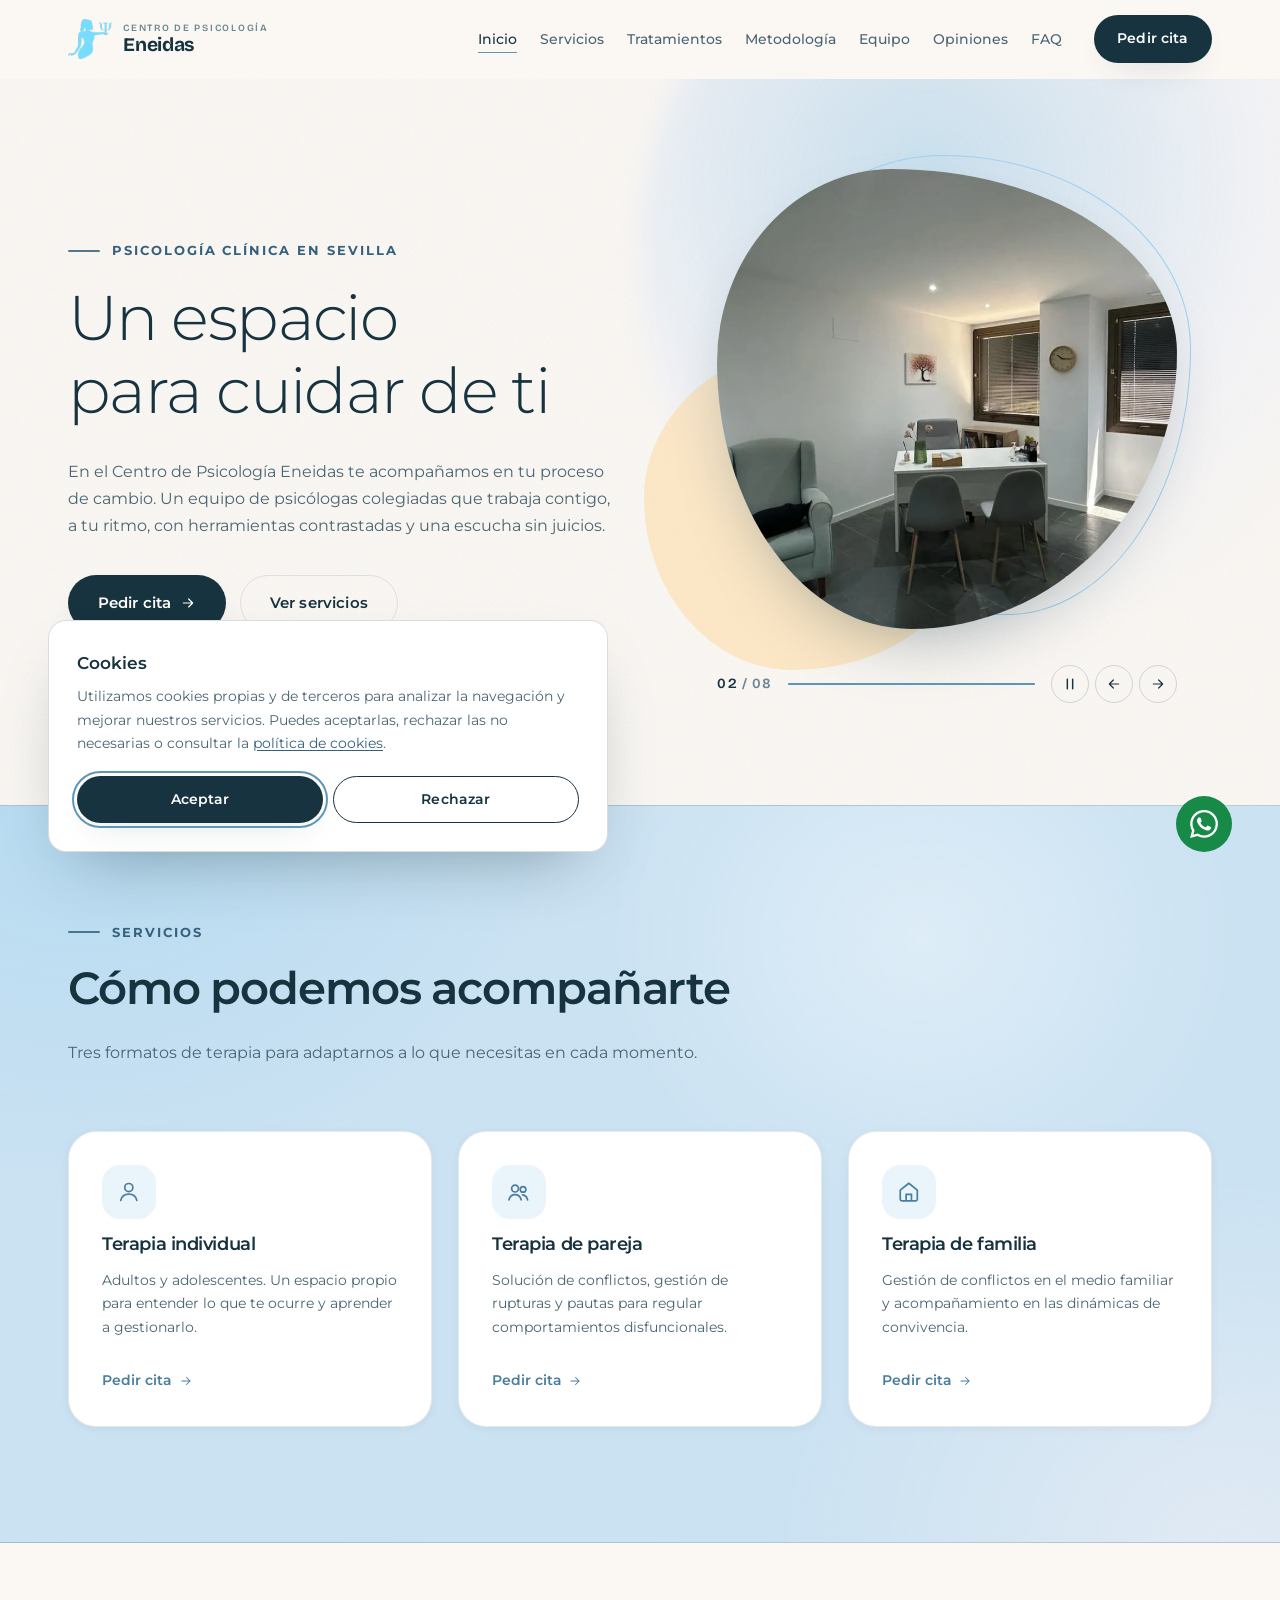
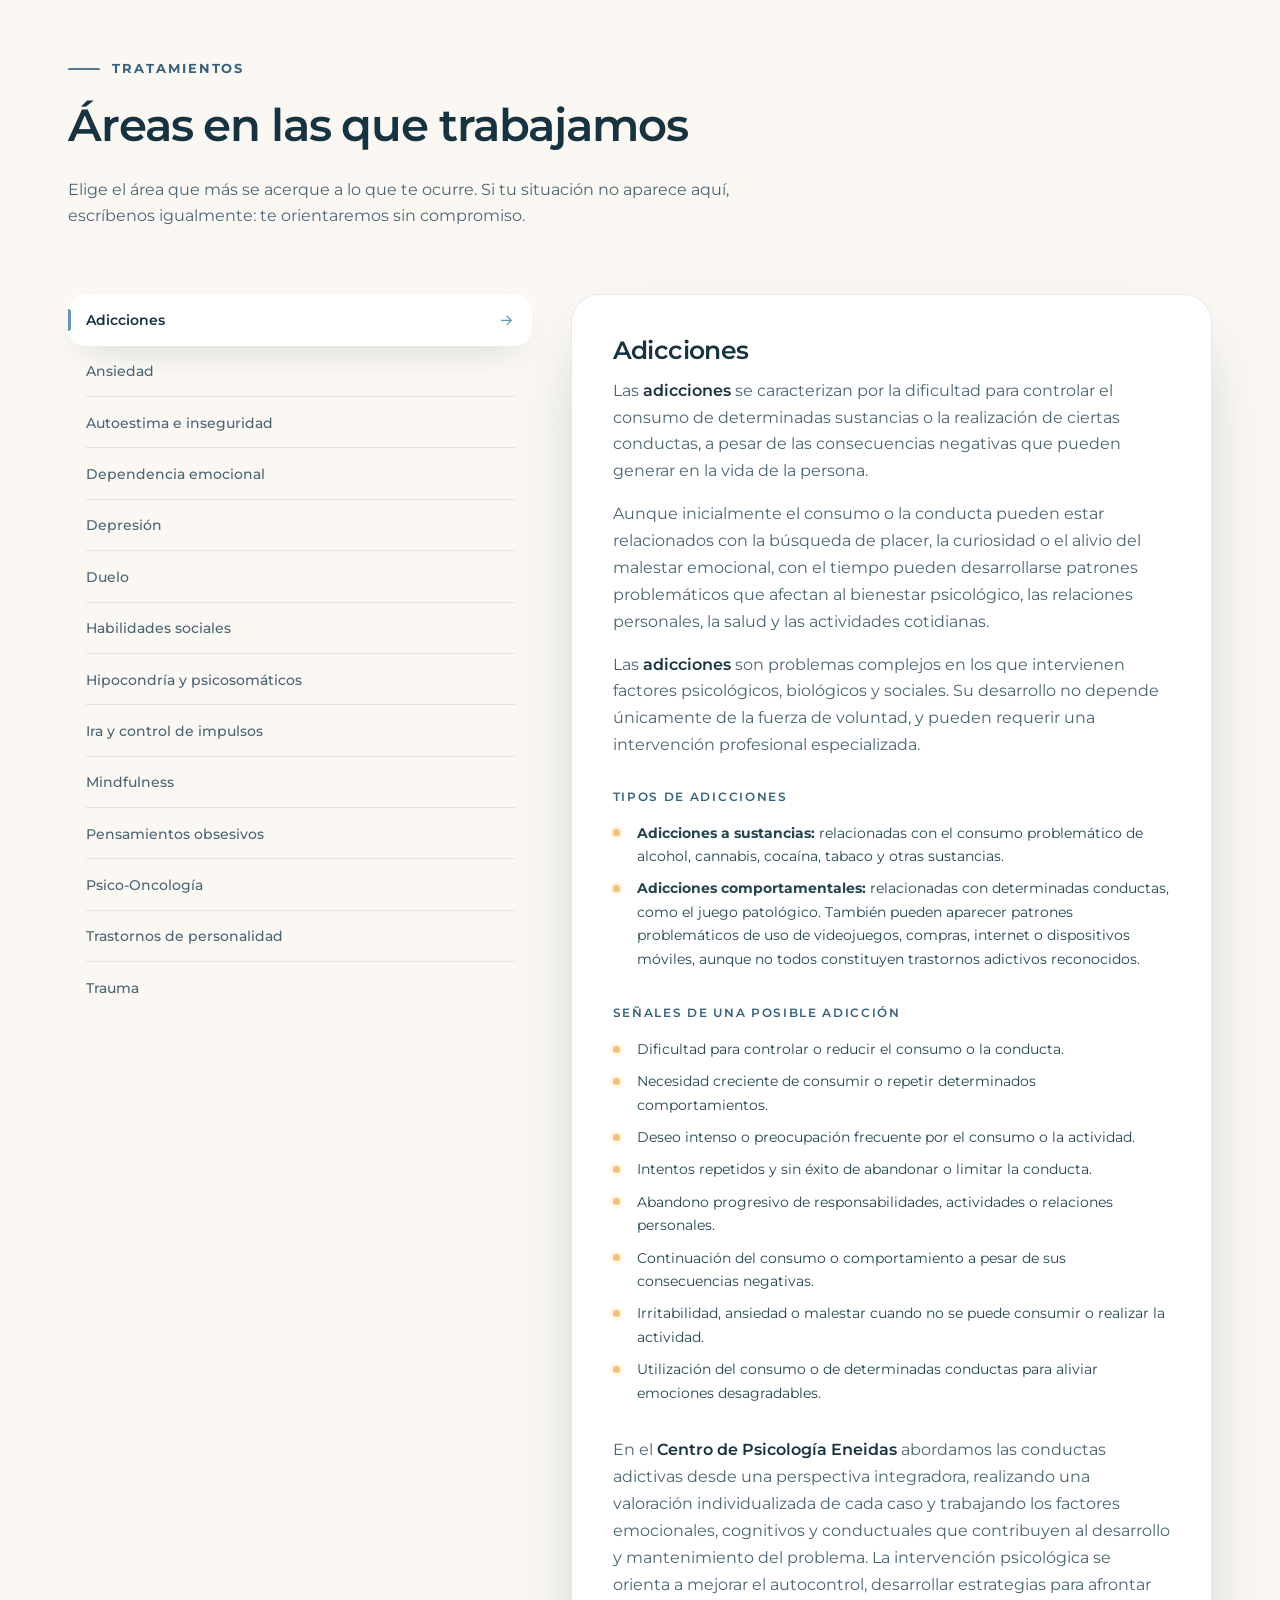
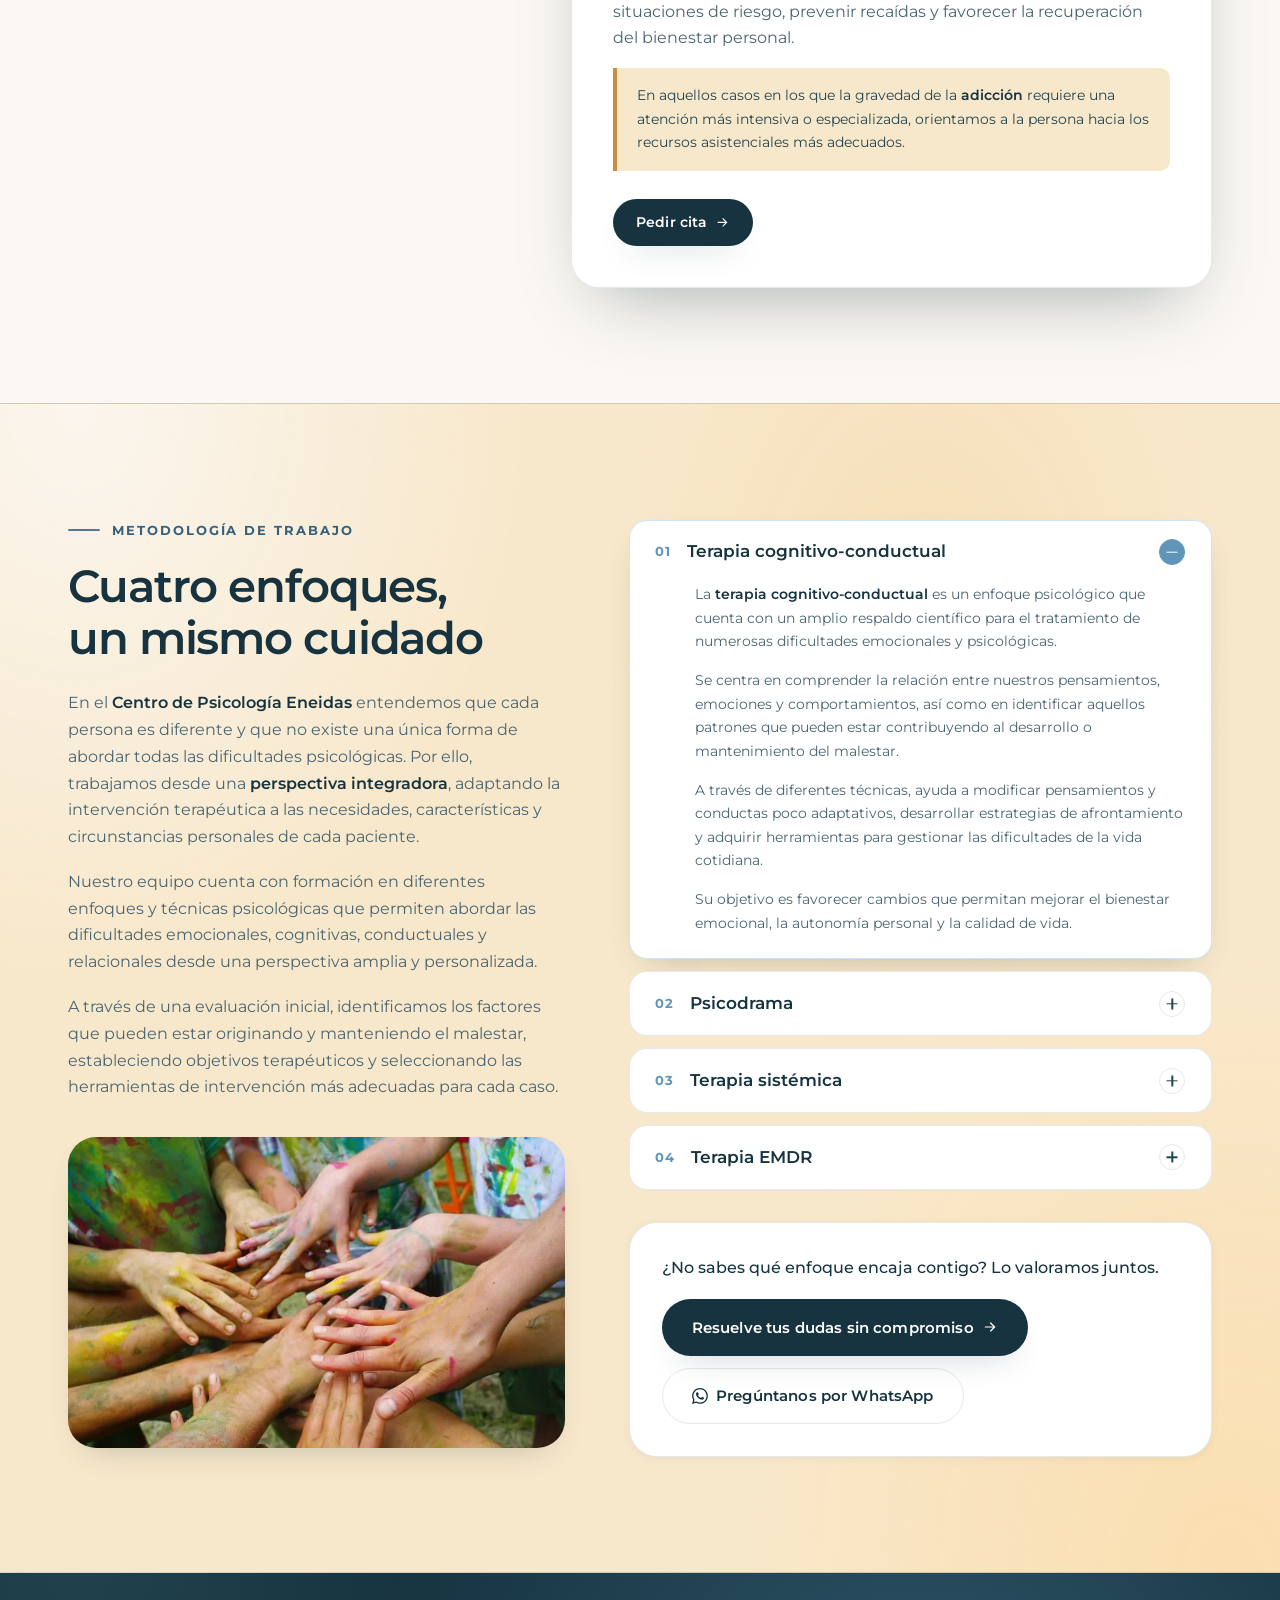
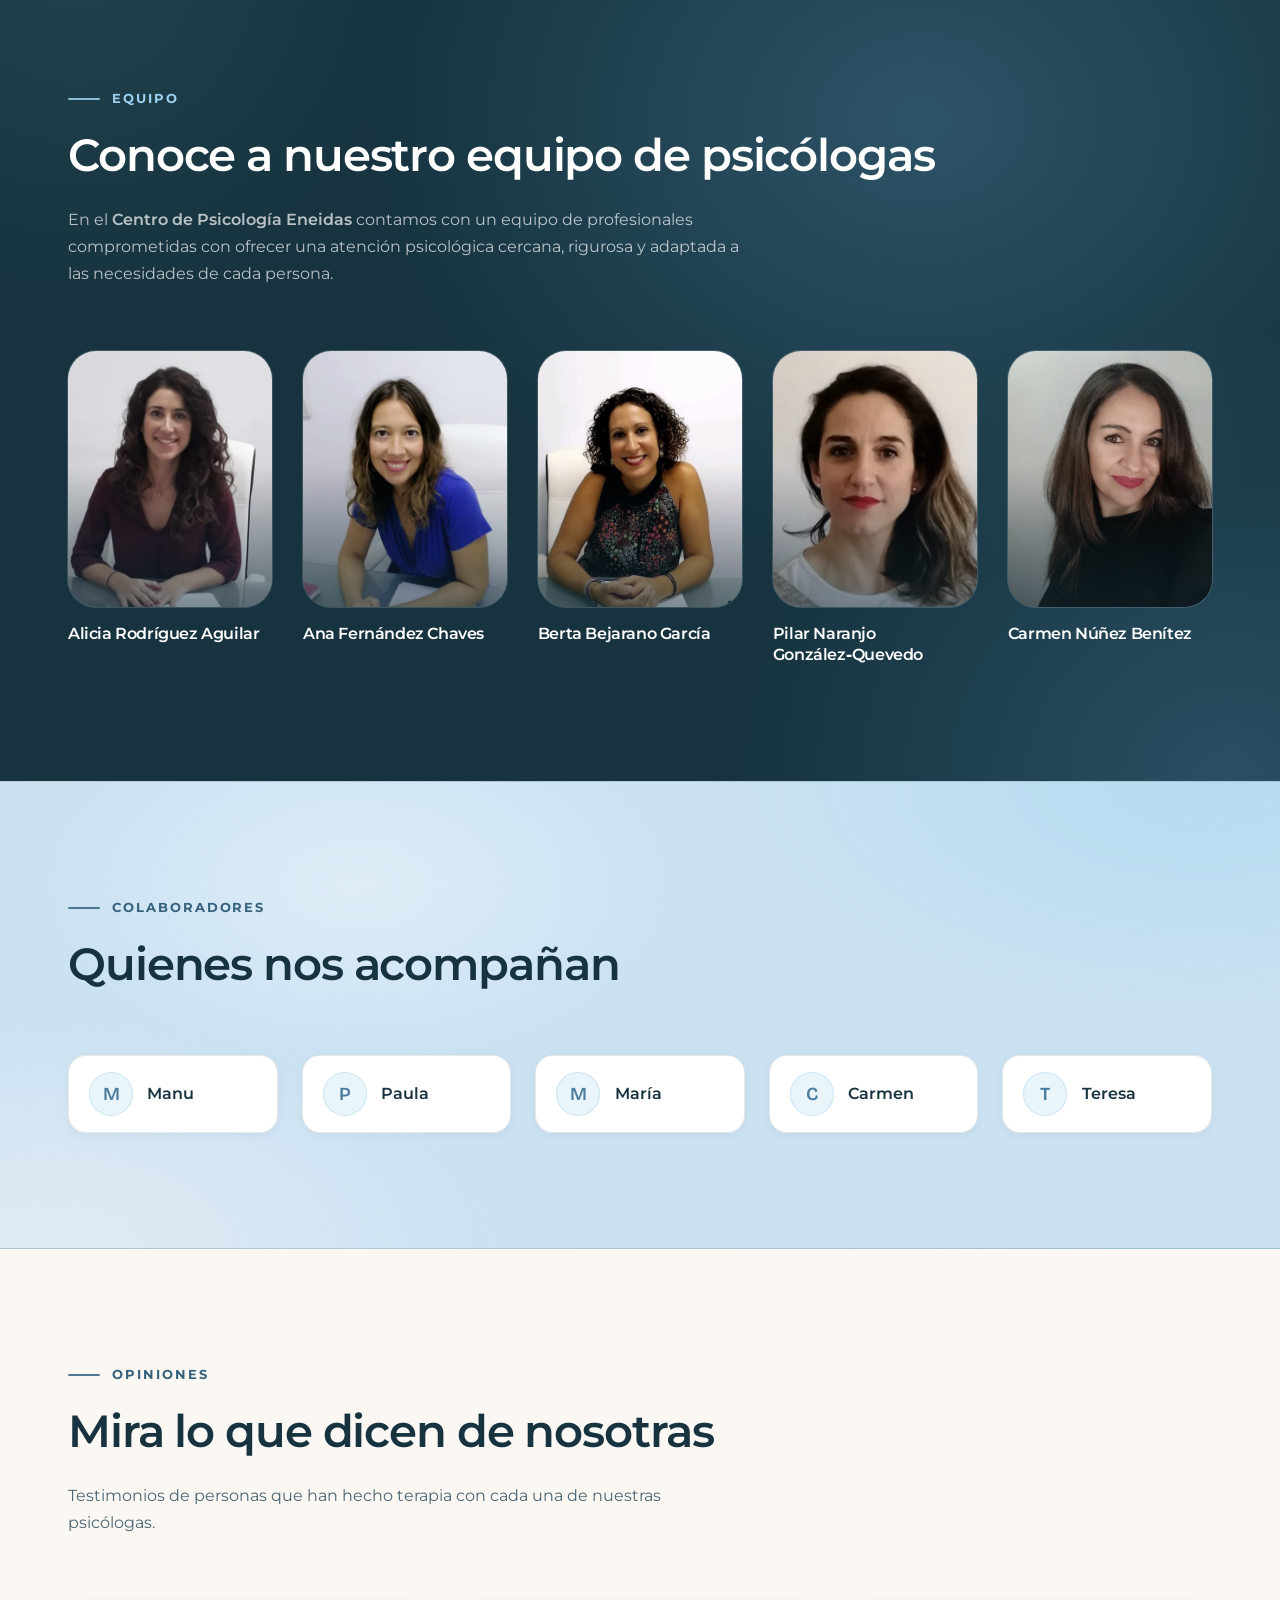
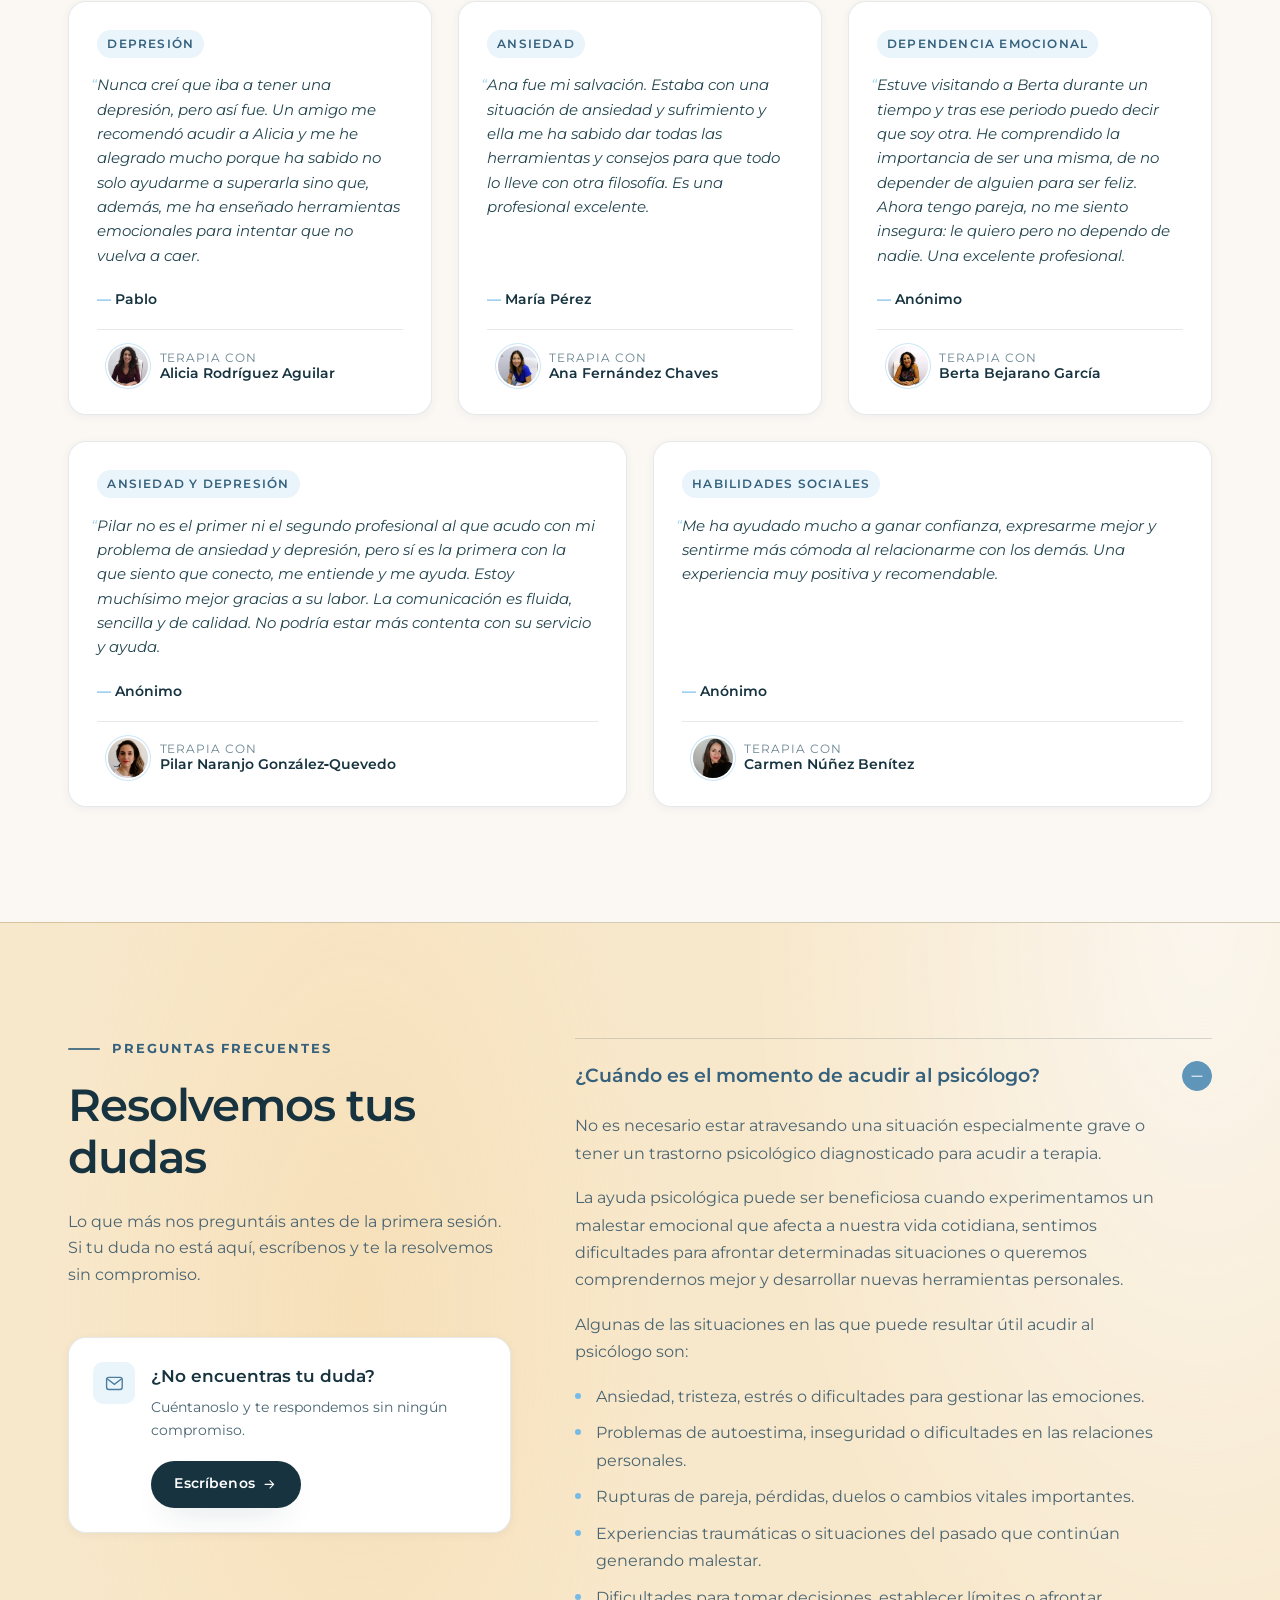
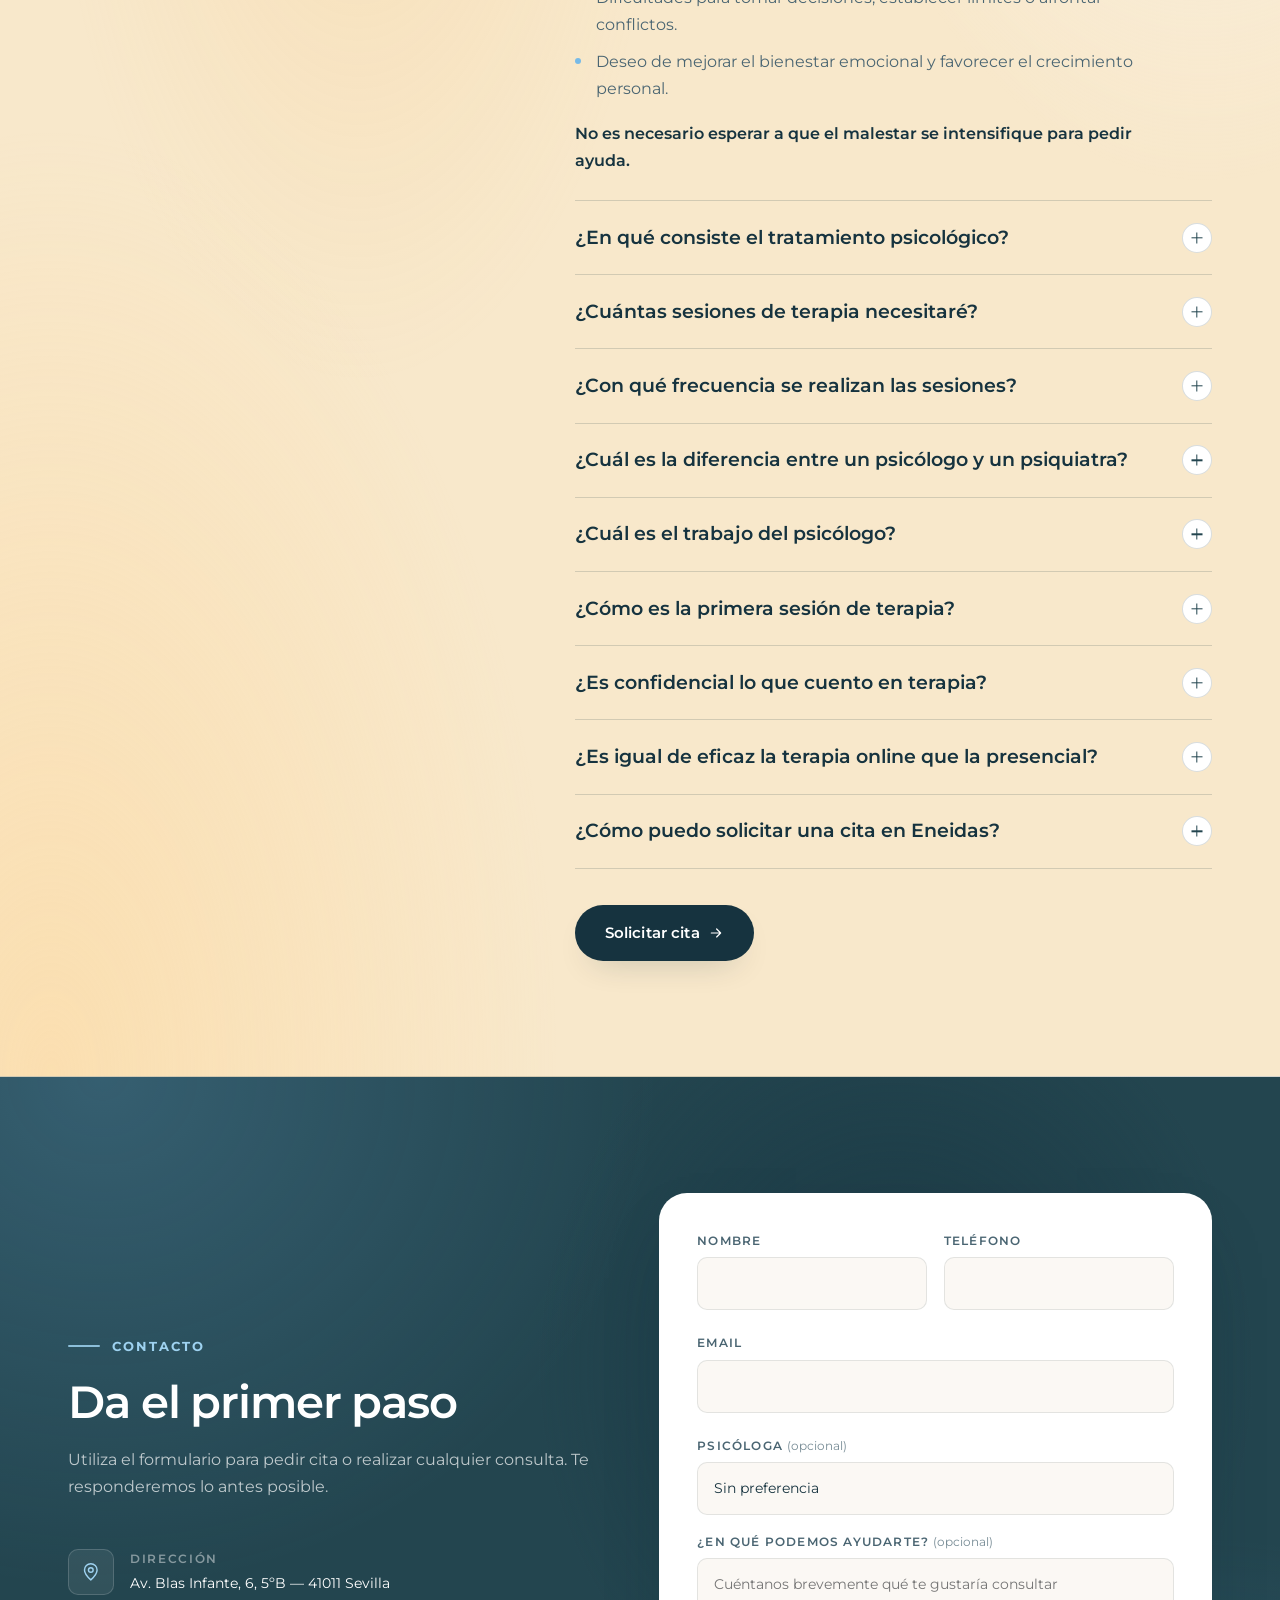
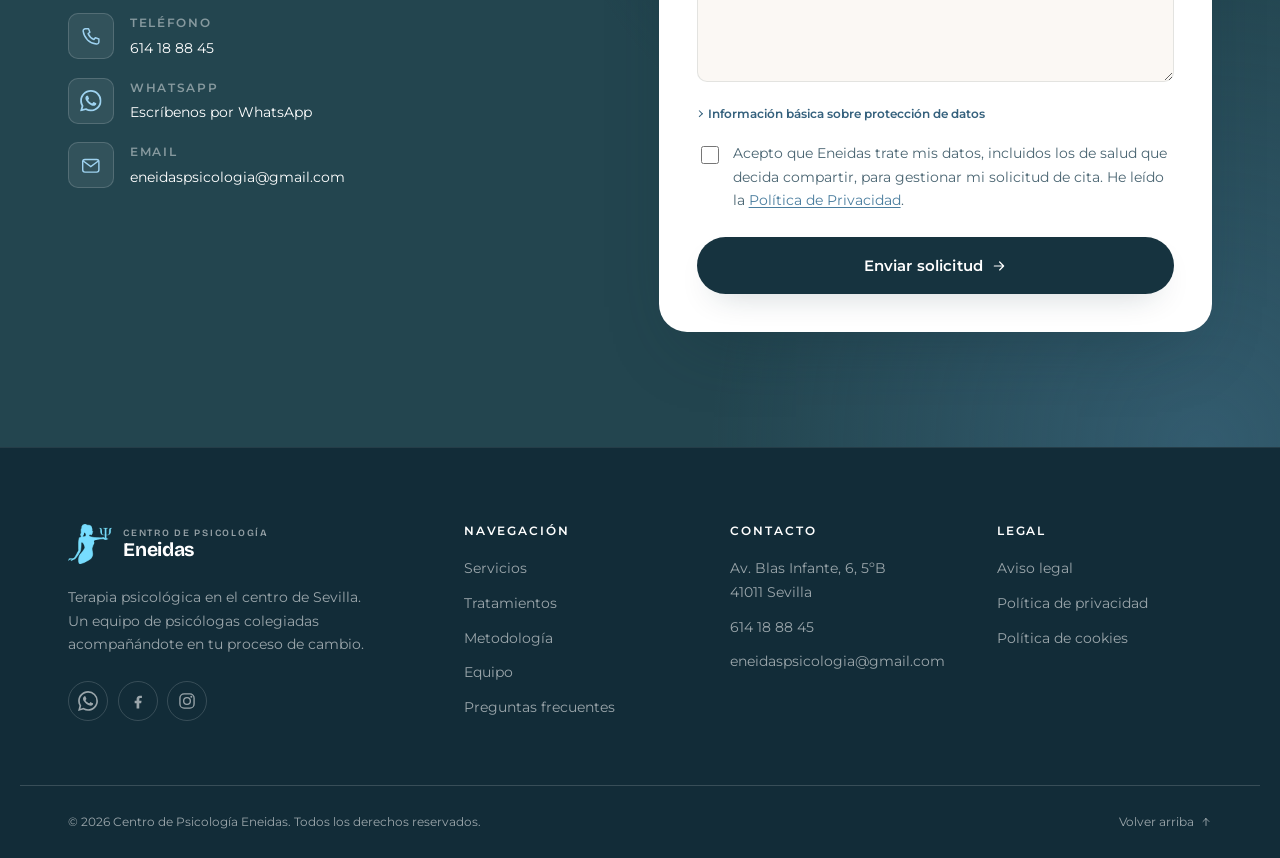
==== commit 48788ab2: "Secciones: degradado irregular en los fondos de color Co-Authored-By: Claude Opus 5.5 <noreply@anthr" ====
--- a/index.html
+++ b/index.html
@@ -653,7 +653,7 @@
 
 
 <!-- ===================== COLABORADORES ===================== -->
-<section class="section section--sky" id="colaboradores">
+<section class="section section--sky section--flip" id="colaboradores">
   <div class="wrap">
     <header class="section__head reveal">
       <p class="eyebrow"><span class="eyebrow__line"></span> Colaboradores</p>
@@ -740,7 +740,7 @@
 
 
 <!-- ===================== FAQ ===================== -->
-<section class="section section--sand" id="faq">
+<section class="section section--sand section--flip" id="faq">
   <div class="wrap">
     <div class="faq">
       <div class="faq__aside reveal">
--- a/assets/css/style.css
+++ b/assets/css/style.css
@@ -215,19 +215,43 @@
 }
 
 /* Bandas de color para que cada sección se lea como un bloque propio:
-   cielo (azul) y arena (cálida) alternan con papel y con las oscuras. */
+   cielo (azul) y arena (cálida) alternan con papel y con las oscuras.
+   Cada banda es un degradado irregular: 2-3 manchas difuminadas de su misma
+   familia de color sobre el tono base. Las posiciones salen de --g1…--g3,
+   y .section--flip las refleja para que dos bandas del mismo color no
+   repitan el mismo dibujo. */
+.section {
+  --g1: 6% 0%;
+  --g2: 96% 100%;
+  --g3: 72% 18%;
+}
+.section--flip {
+  --g1: 94% 0%;
+  --g2: 4% 100%;
+  --g3: 28% 22%;
+}
 .section--sky {
-  background: var(--sky);
+  background:
+    radial-gradient(55% 75% at var(--g1), color-mix(in srgb, var(--brand-300) 45%, transparent), transparent 72%),
+    radial-gradient(50% 70% at var(--g2), color-mix(in srgb, var(--mist) 90%, transparent), transparent 70%),
+    radial-gradient(35% 55% at var(--g3), color-mix(in srgb, var(--brand-100) 60%, transparent), transparent 70%),
+    var(--sky);
   border-block: 1px solid var(--line-strong);
 }
 .section--sand {
-  background: var(--sand-100);
+  background:
+    radial-gradient(55% 75% at var(--g2), color-mix(in srgb, var(--sand-200) 55%, transparent), transparent 72%),
+    radial-gradient(50% 70% at var(--g1), color-mix(in srgb, var(--paper) 85%, transparent), transparent 70%),
+    radial-gradient(35% 55% at var(--g3), color-mix(in srgb, var(--sand-300) 22%, transparent), transparent 70%),
+    var(--sand-100);
   border-block: 1px solid var(--line-strong);
 }
 
 .section--ink {
   background:
-    radial-gradient(120% 90% at 85% 0%, rgba(119, 186, 231, .22), transparent 58%),
+    radial-gradient(70% 90% at var(--g3), color-mix(in srgb, var(--brand-400) 24%, transparent), transparent 62%),
+    radial-gradient(55% 80% at var(--g2), color-mix(in srgb, var(--brand-600) 38%, transparent), transparent 70%),
+    radial-gradient(40% 60% at var(--g1), color-mix(in srgb, var(--ink-700) 80%, transparent), transparent 70%),
     var(--ink-800);
   color: rgba(255, 255, 255, .78);
 }
@@ -1527,7 +1551,9 @@
 /* --- Contacto --- */
 .section--contact {
   background:
-    radial-gradient(100% 80% at 10% 0%, rgba(119, 186, 231, .20), transparent 60%),
+    radial-gradient(70% 85% at 8% 0%, color-mix(in srgb, var(--brand-400) 22%, transparent), transparent 62%),
+    radial-gradient(55% 75% at 94% 100%, color-mix(in srgb, var(--brand-600) 40%, transparent), transparent 70%),
+    radial-gradient(40% 60% at 70% 30%, color-mix(in srgb, var(--ink-800) 70%, transparent), transparent 70%),
     var(--ink-700);
   color: rgba(255, 255, 255, .75);
 }
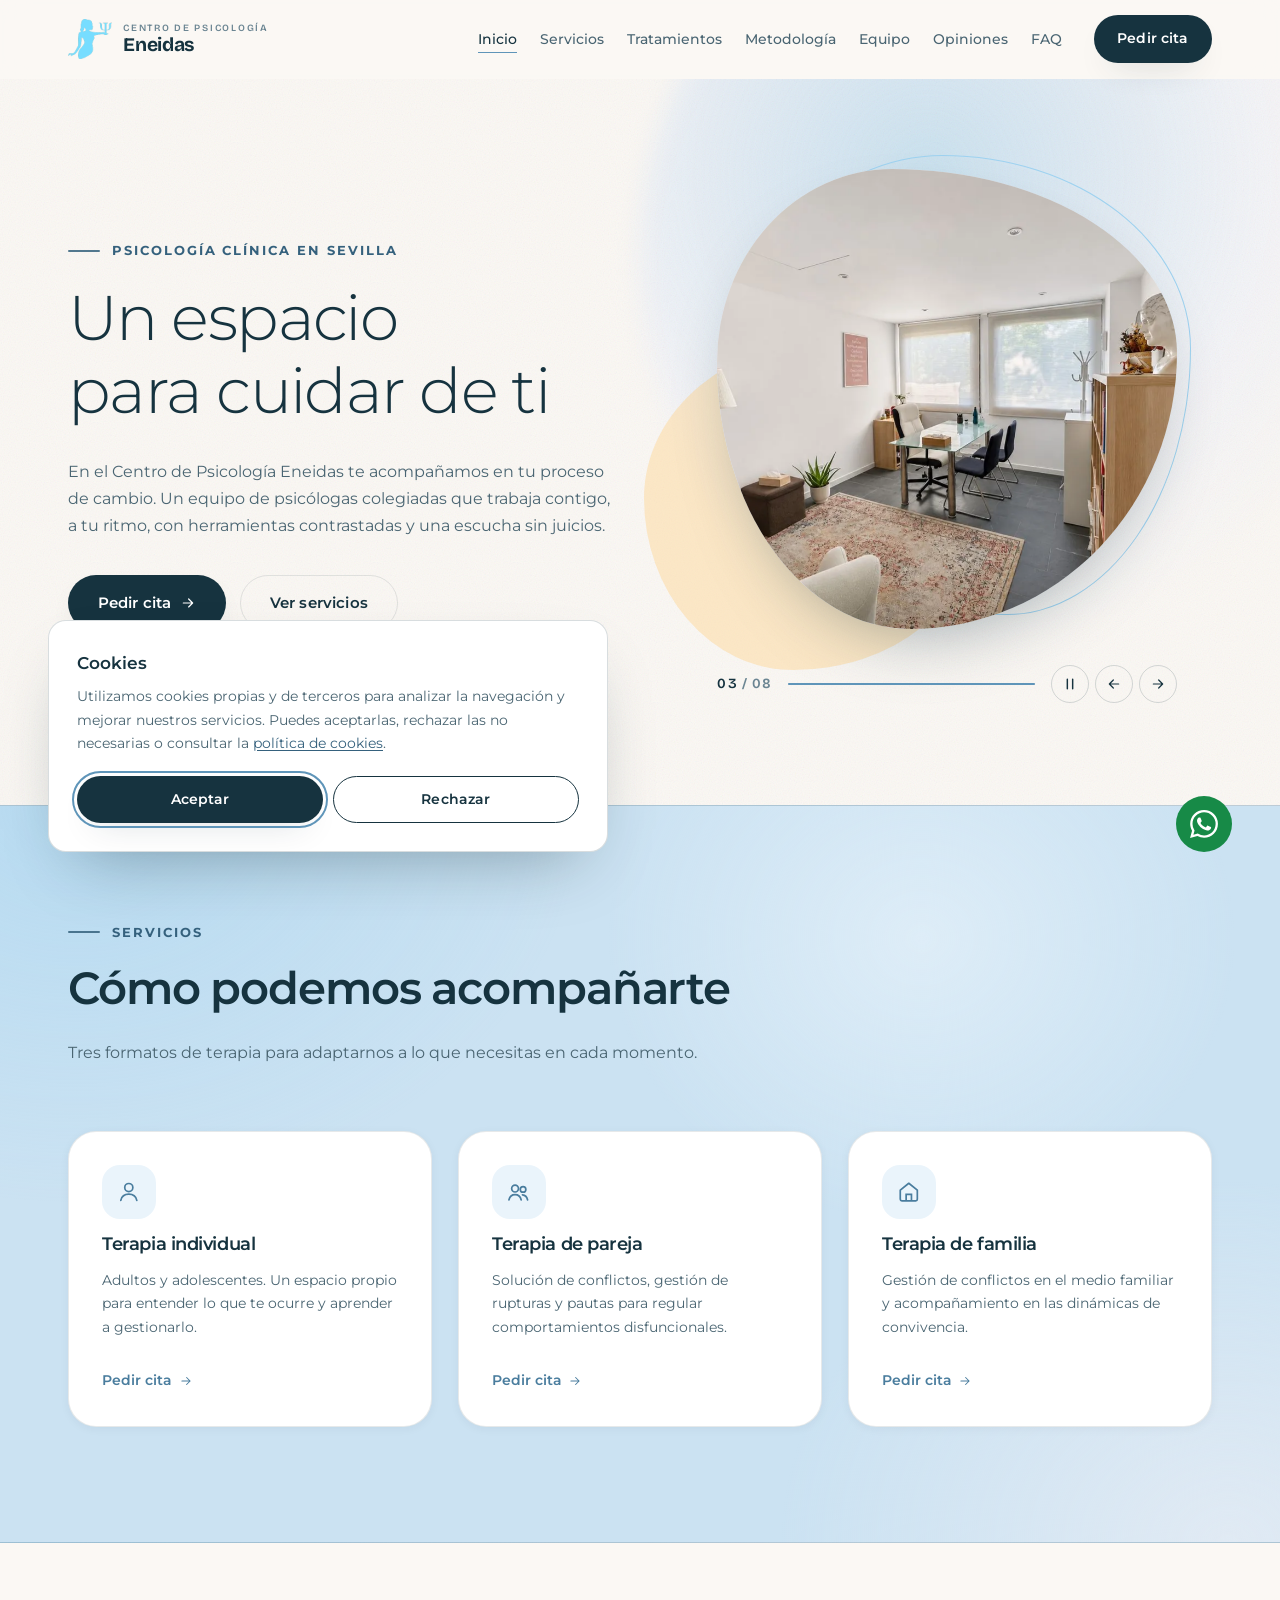
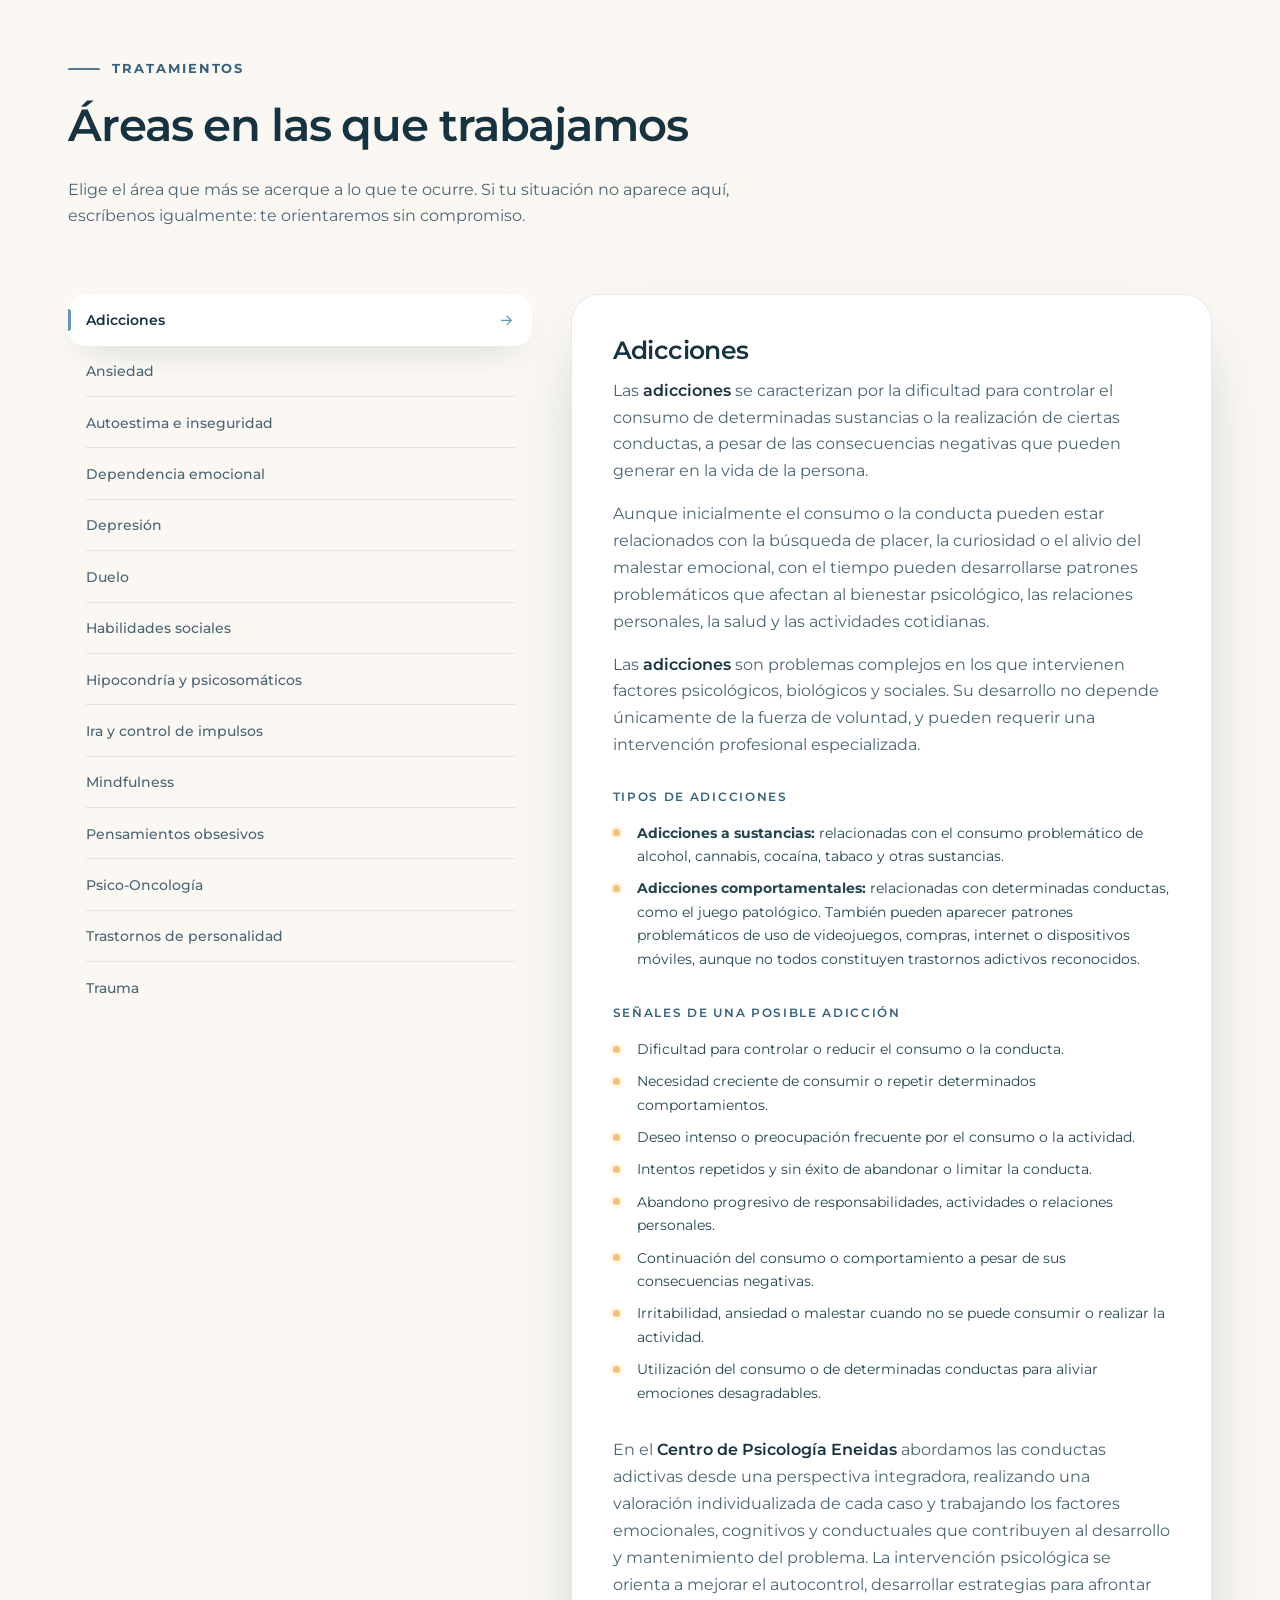
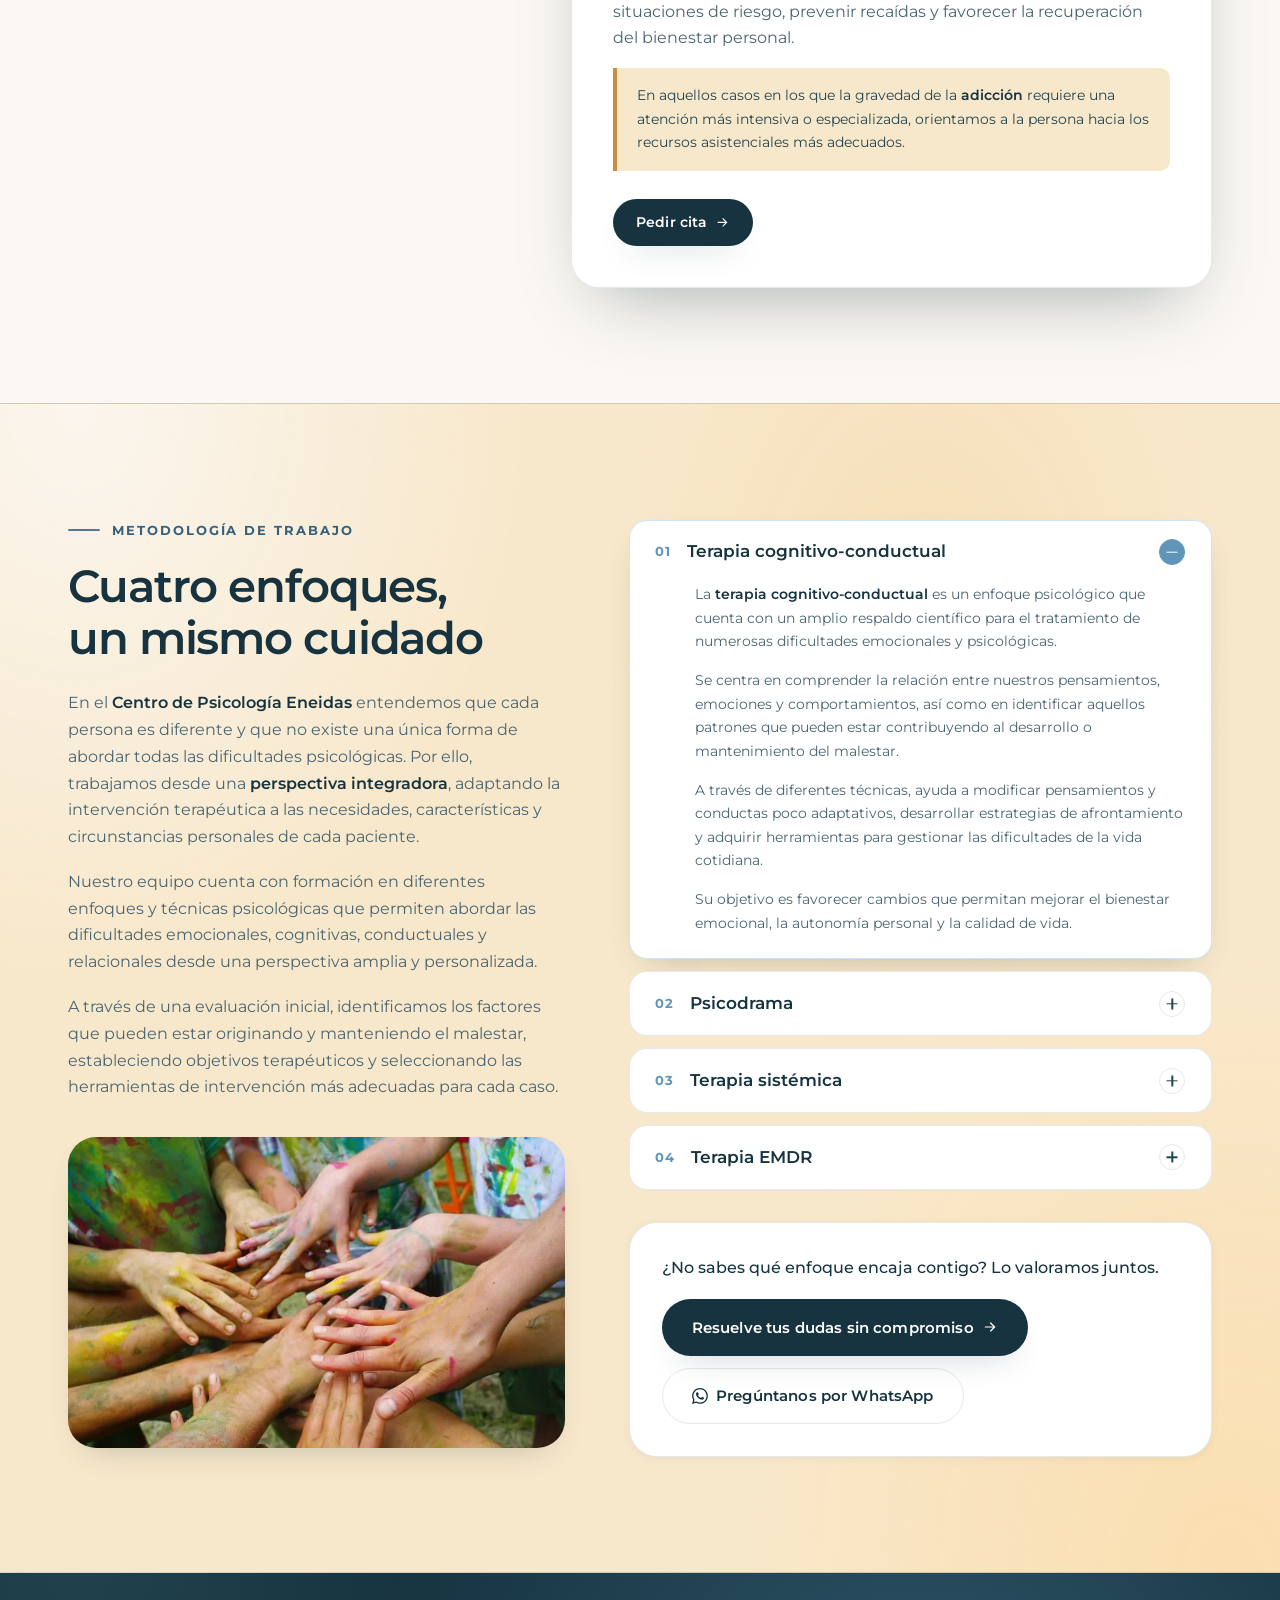
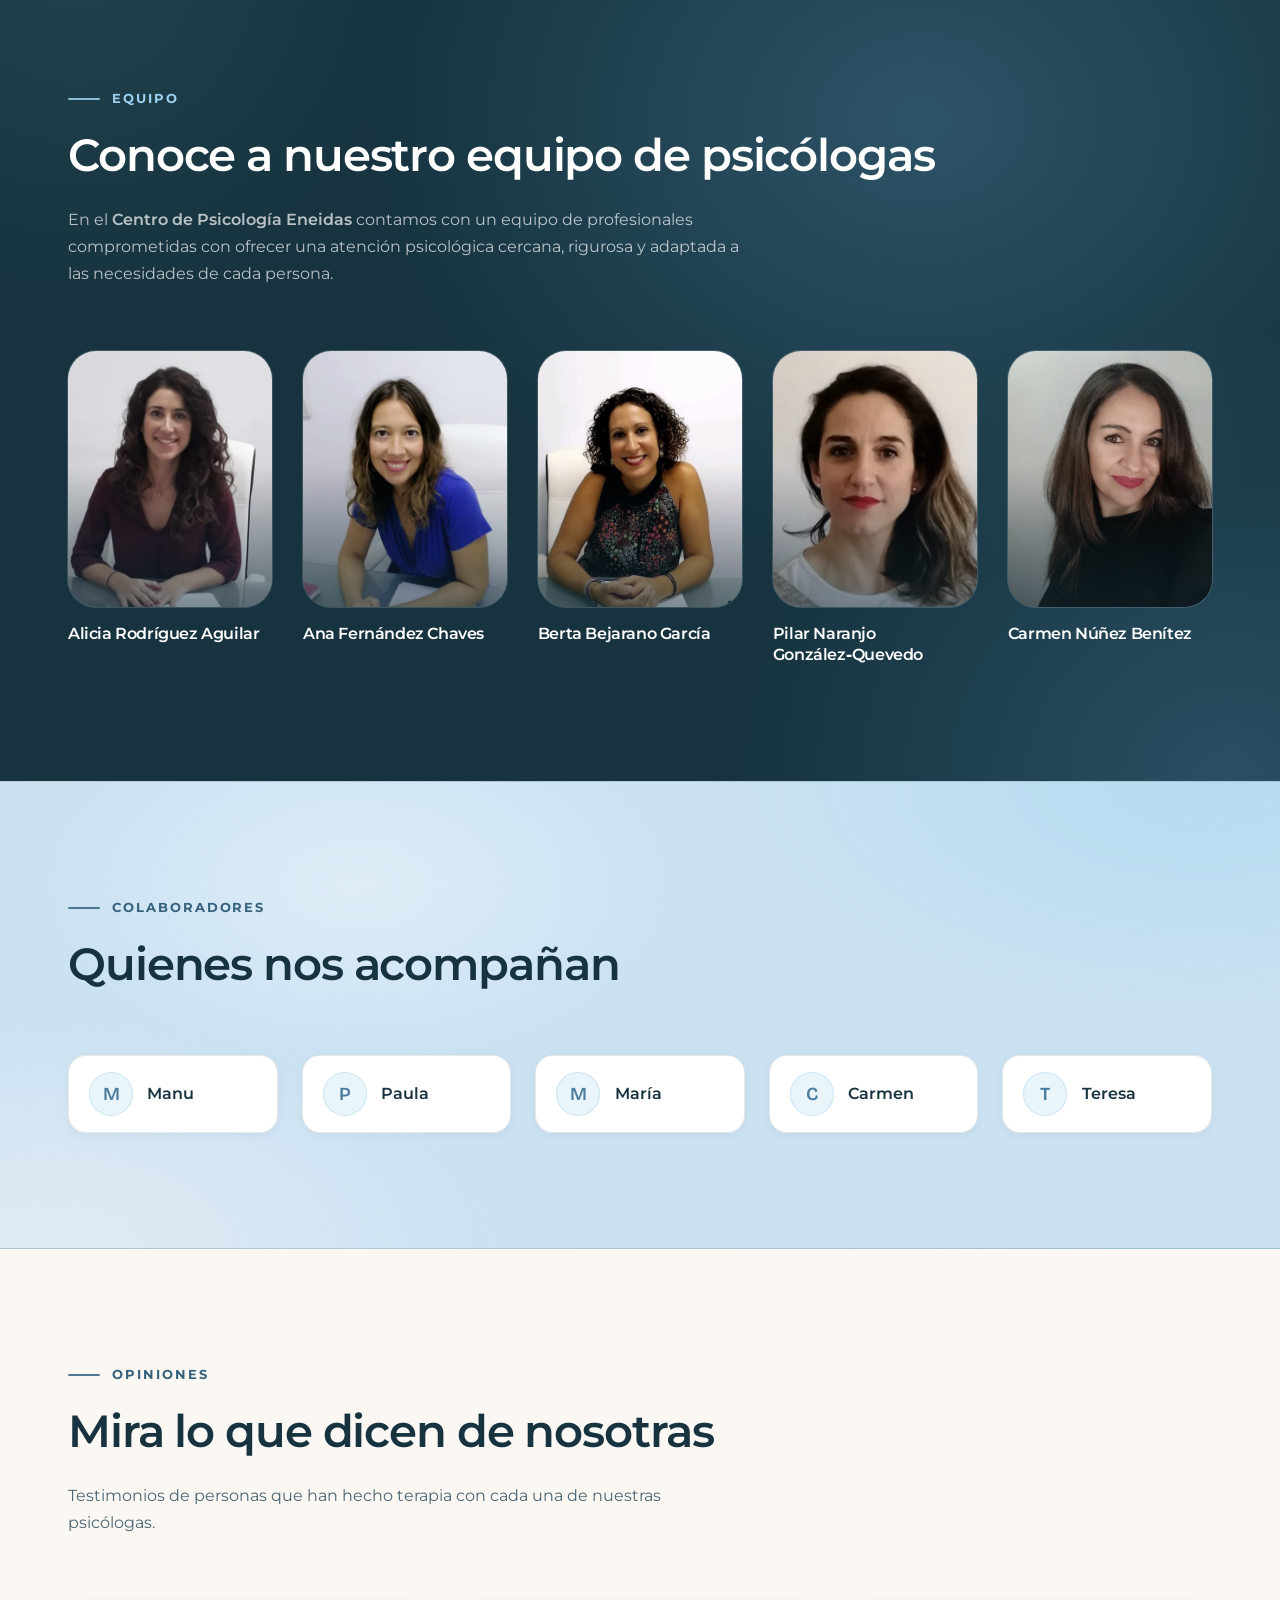
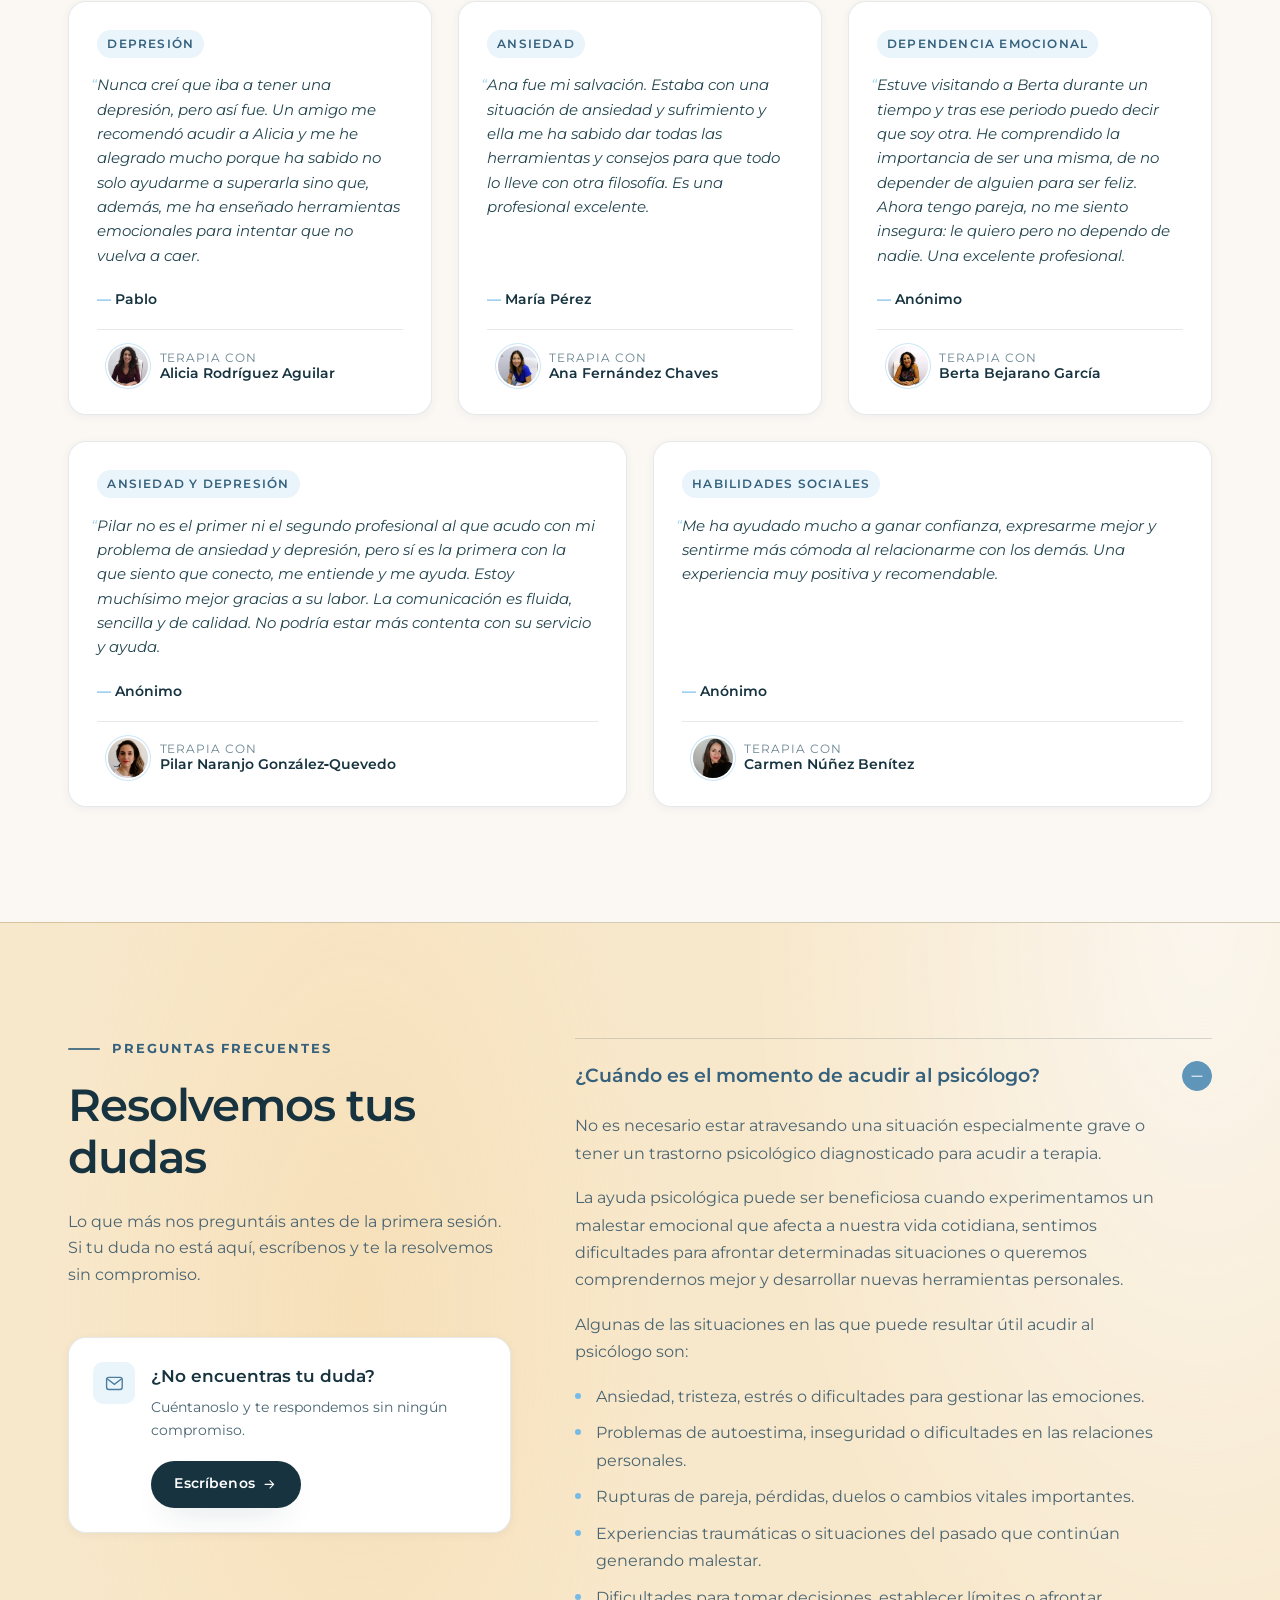
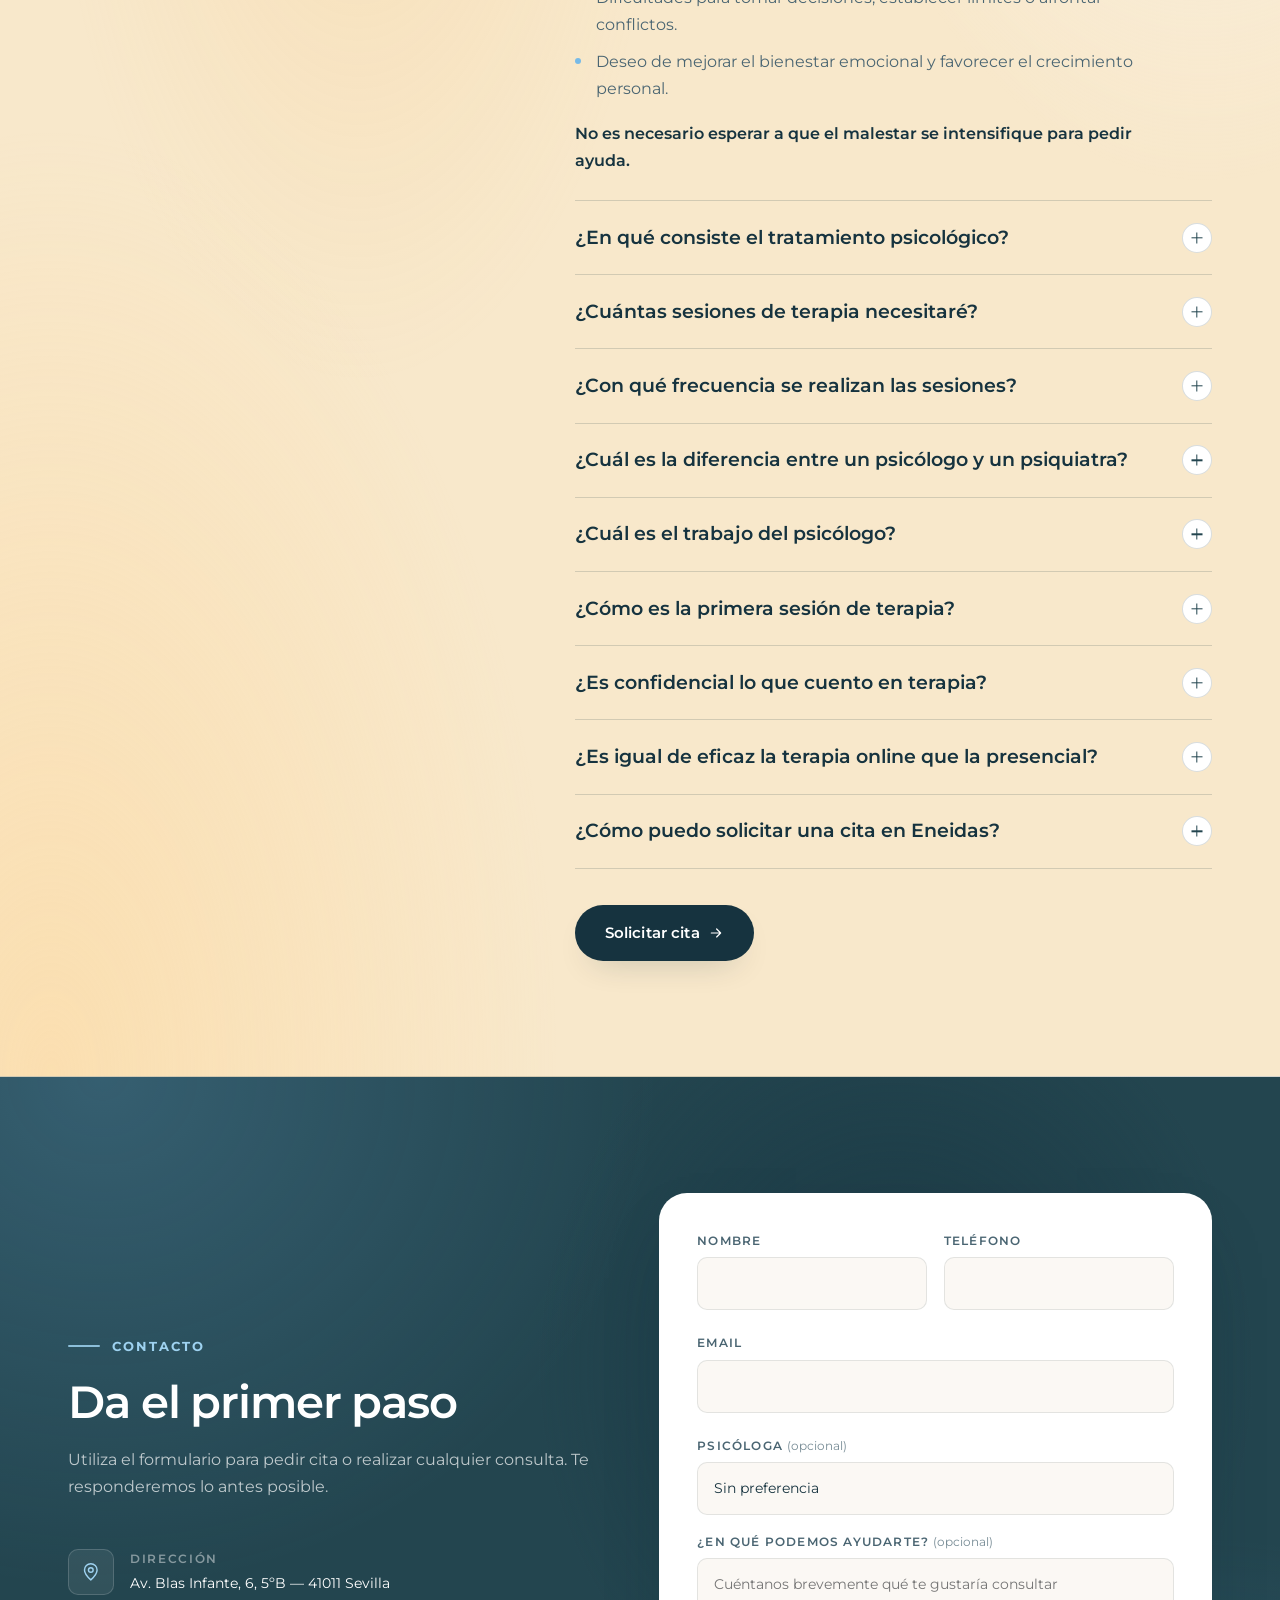
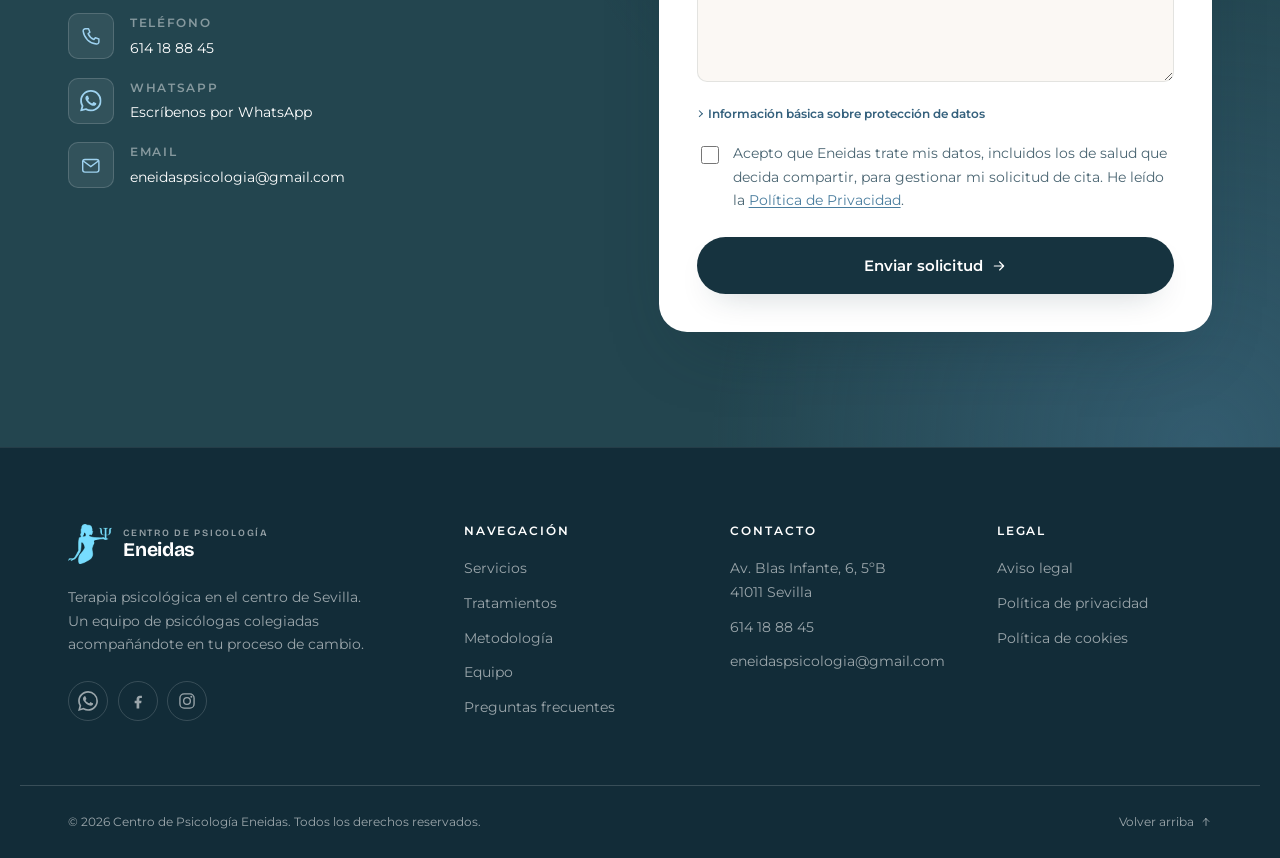
==== commit 9c72544b: "Carrusel: sustituye las fotos de las salas por las versiones retocadas Co-Authored-By: Claude Opus 5" ====
--- a/index.html
+++ b/index.html
@@ -201,7 +201,7 @@
             <figure class="pebble__slide" aria-hidden="true"><picture><source srcset="assets/img/hero/sala-8.webp" type="image/webp"><img src="assets/img/hero/sala-8.jpg" alt="Sala amplia con ventanales cubiertos por estores, mesa de trabajo al fondo y un sillón azul" width="1120" height="840" loading="lazy"></picture></figure>
             <figure class="pebble__slide" aria-hidden="true"><picture><source srcset="assets/img/hero/sala-3.webp" type="image/webp"><img src="assets/img/hero/sala-3.jpg" alt="Pequeña consulta con mesa blanca, sillas grises, lámpara de pie y un cuadro enmarcado" width="1120" height="840" loading="lazy"></picture></figure>
             <figure class="pebble__slide" aria-hidden="true"><picture><source srcset="assets/img/hero/sala-4.webp" type="image/webp"><img src="assets/img/hero/sala-4.jpg" alt="Sala de espera con sillones grises, sillas y plantas" width="1120" height="840" loading="lazy"></picture></figure>
-            <figure class="pebble__slide" aria-hidden="true"><picture><source srcset="assets/img/hero/sala-2.webp" type="image/webp"><img src="assets/img/hero/sala-2.jpg" alt="Zona de entrada del centro con una planta, un armario blanco y sillas de espera" width="765" height="1020" loading="lazy"></picture></figure>
+            <figure class="pebble__slide" aria-hidden="true"><picture><source srcset="assets/img/hero/sala-2.webp" type="image/webp"><img src="assets/img/hero/sala-2.jpg" alt="Zona de entrada del centro con una planta, un armario blanco y sillas de espera" width="840" height="1120" loading="lazy"></picture></figure>
           </div>
         </div>
         <div class="pebble__ui">
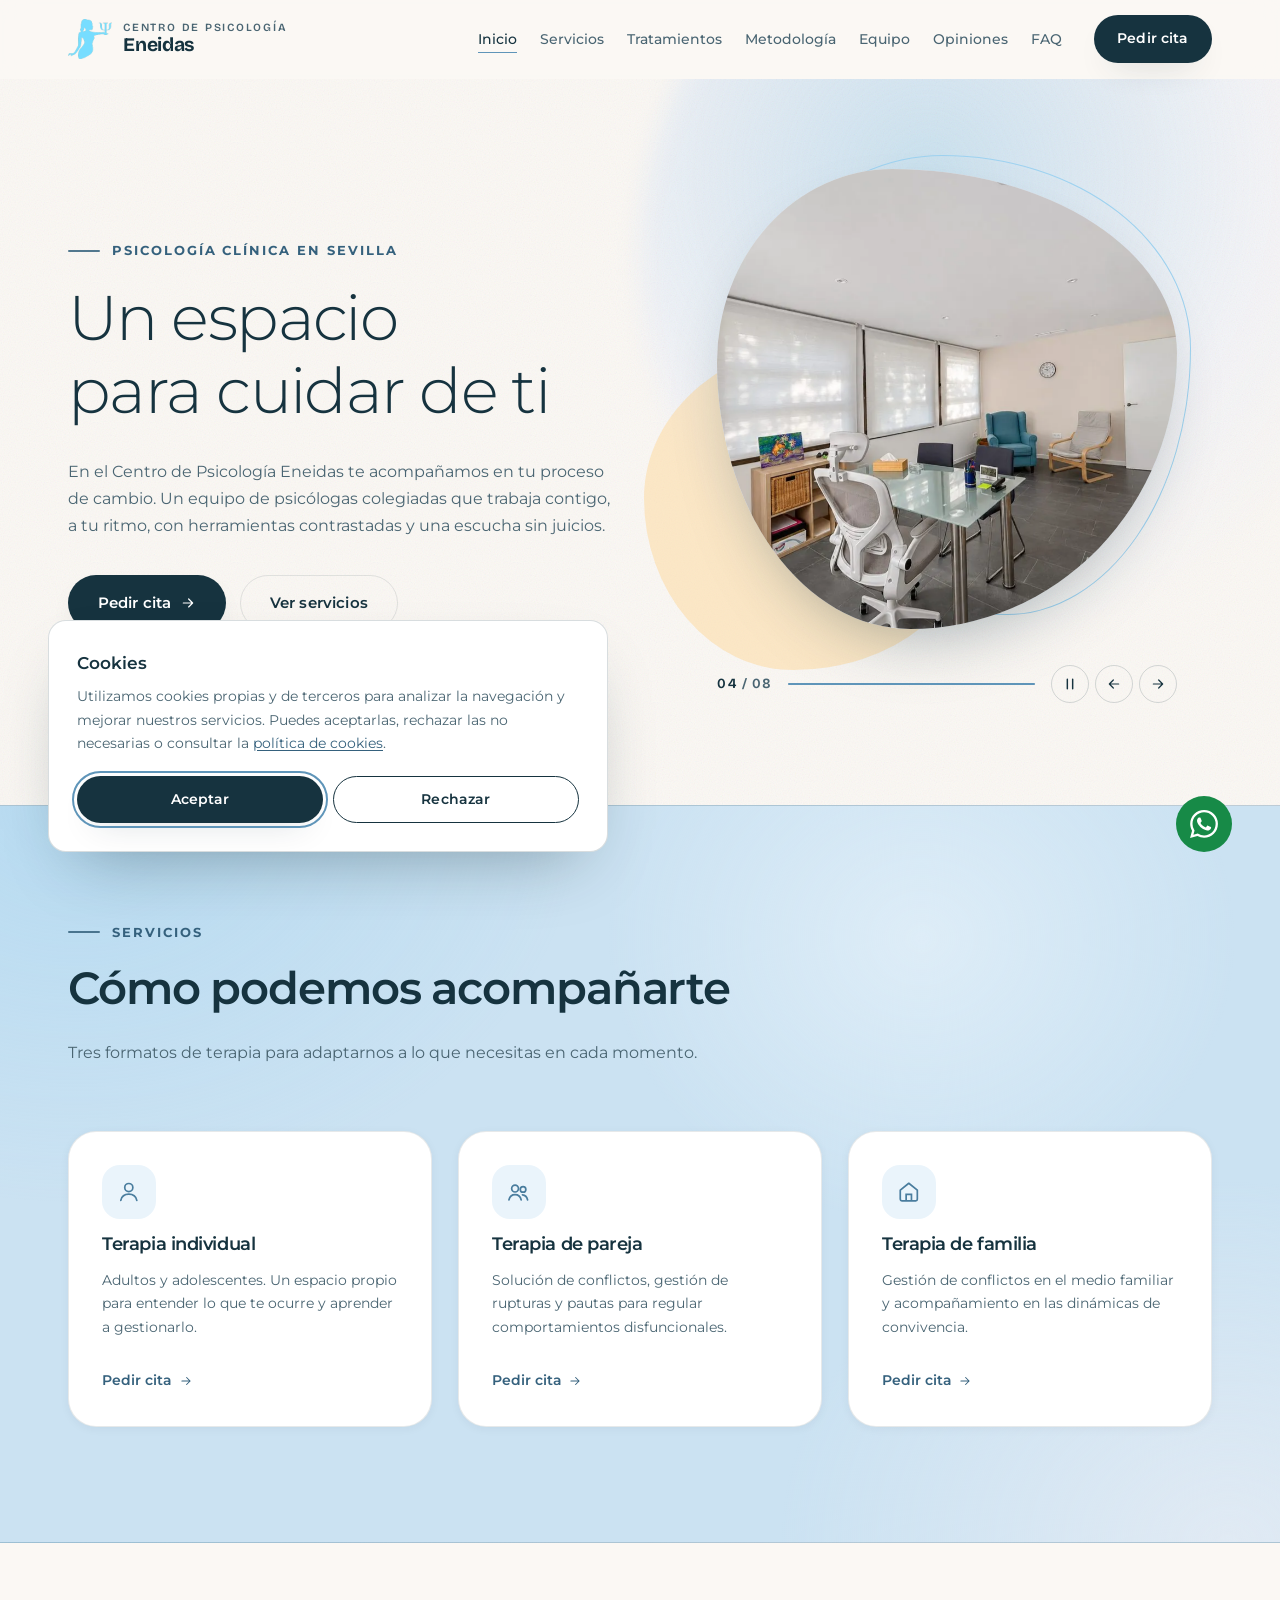
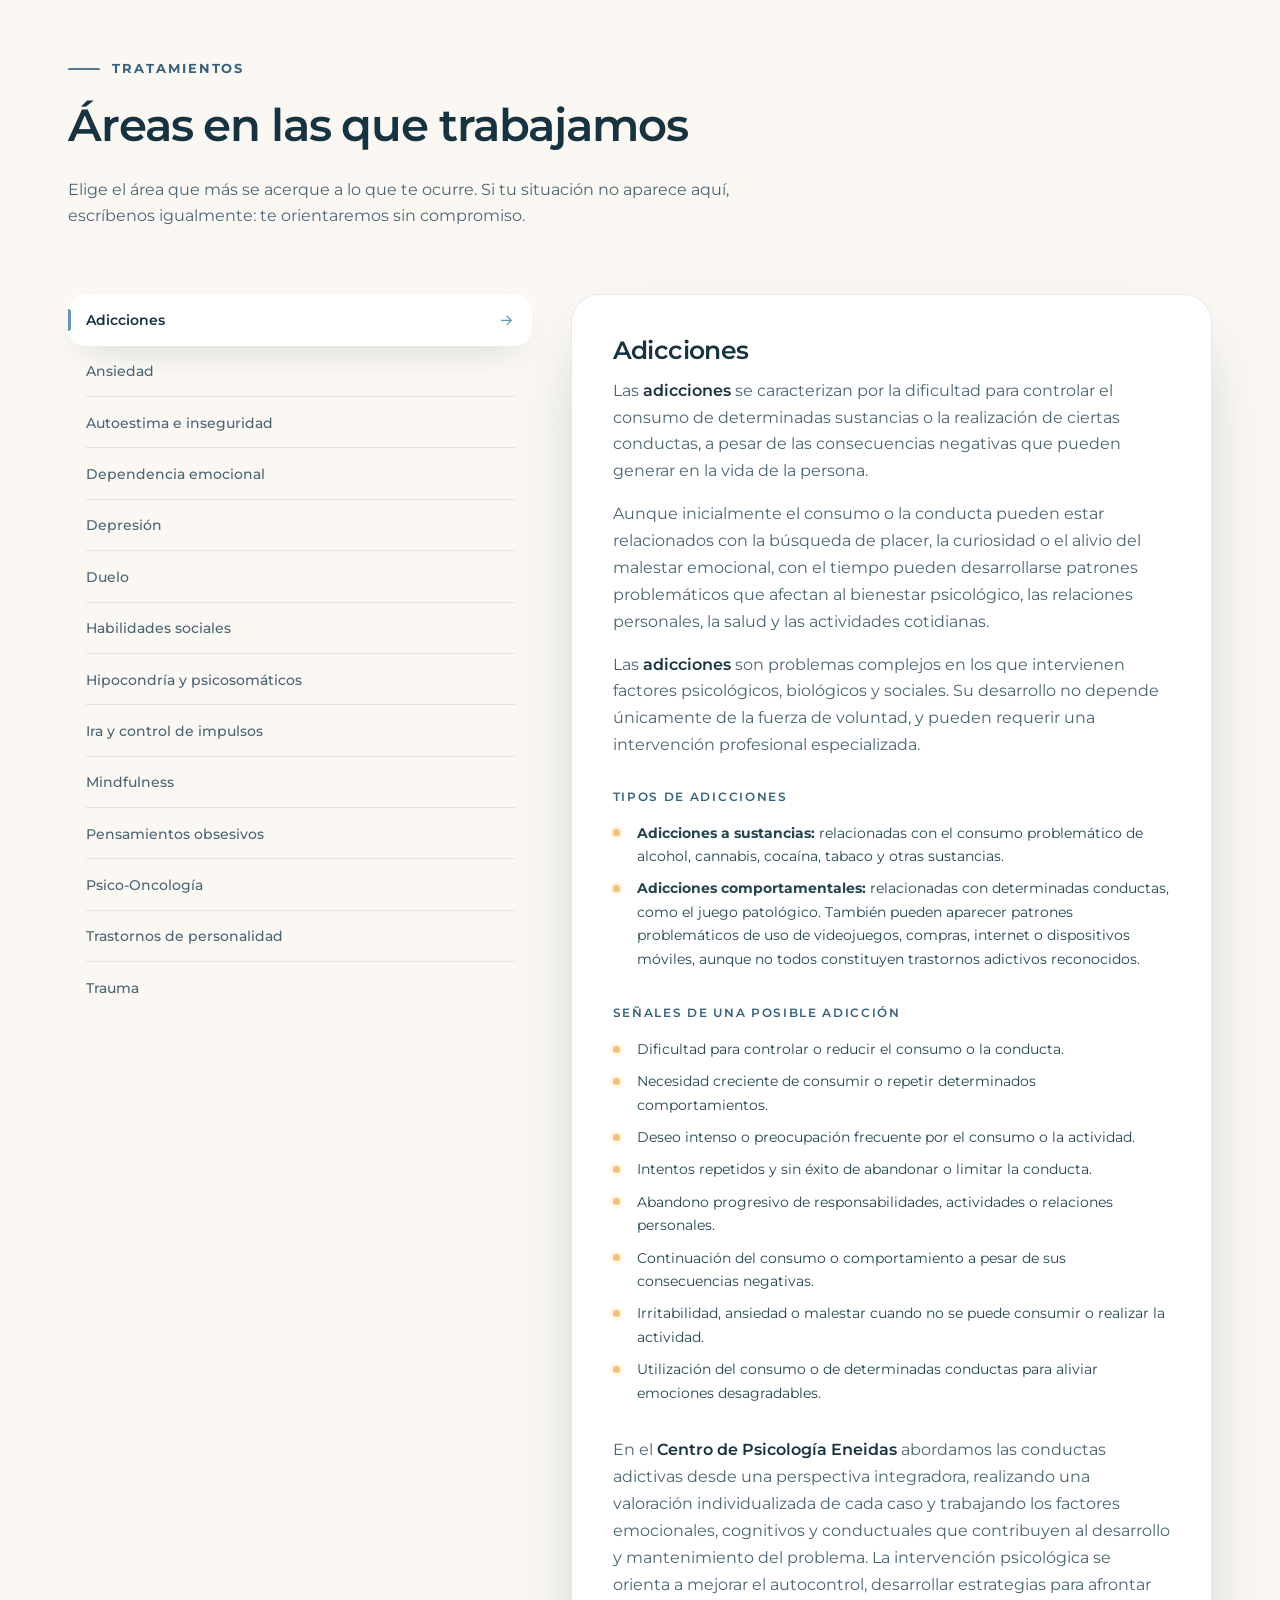
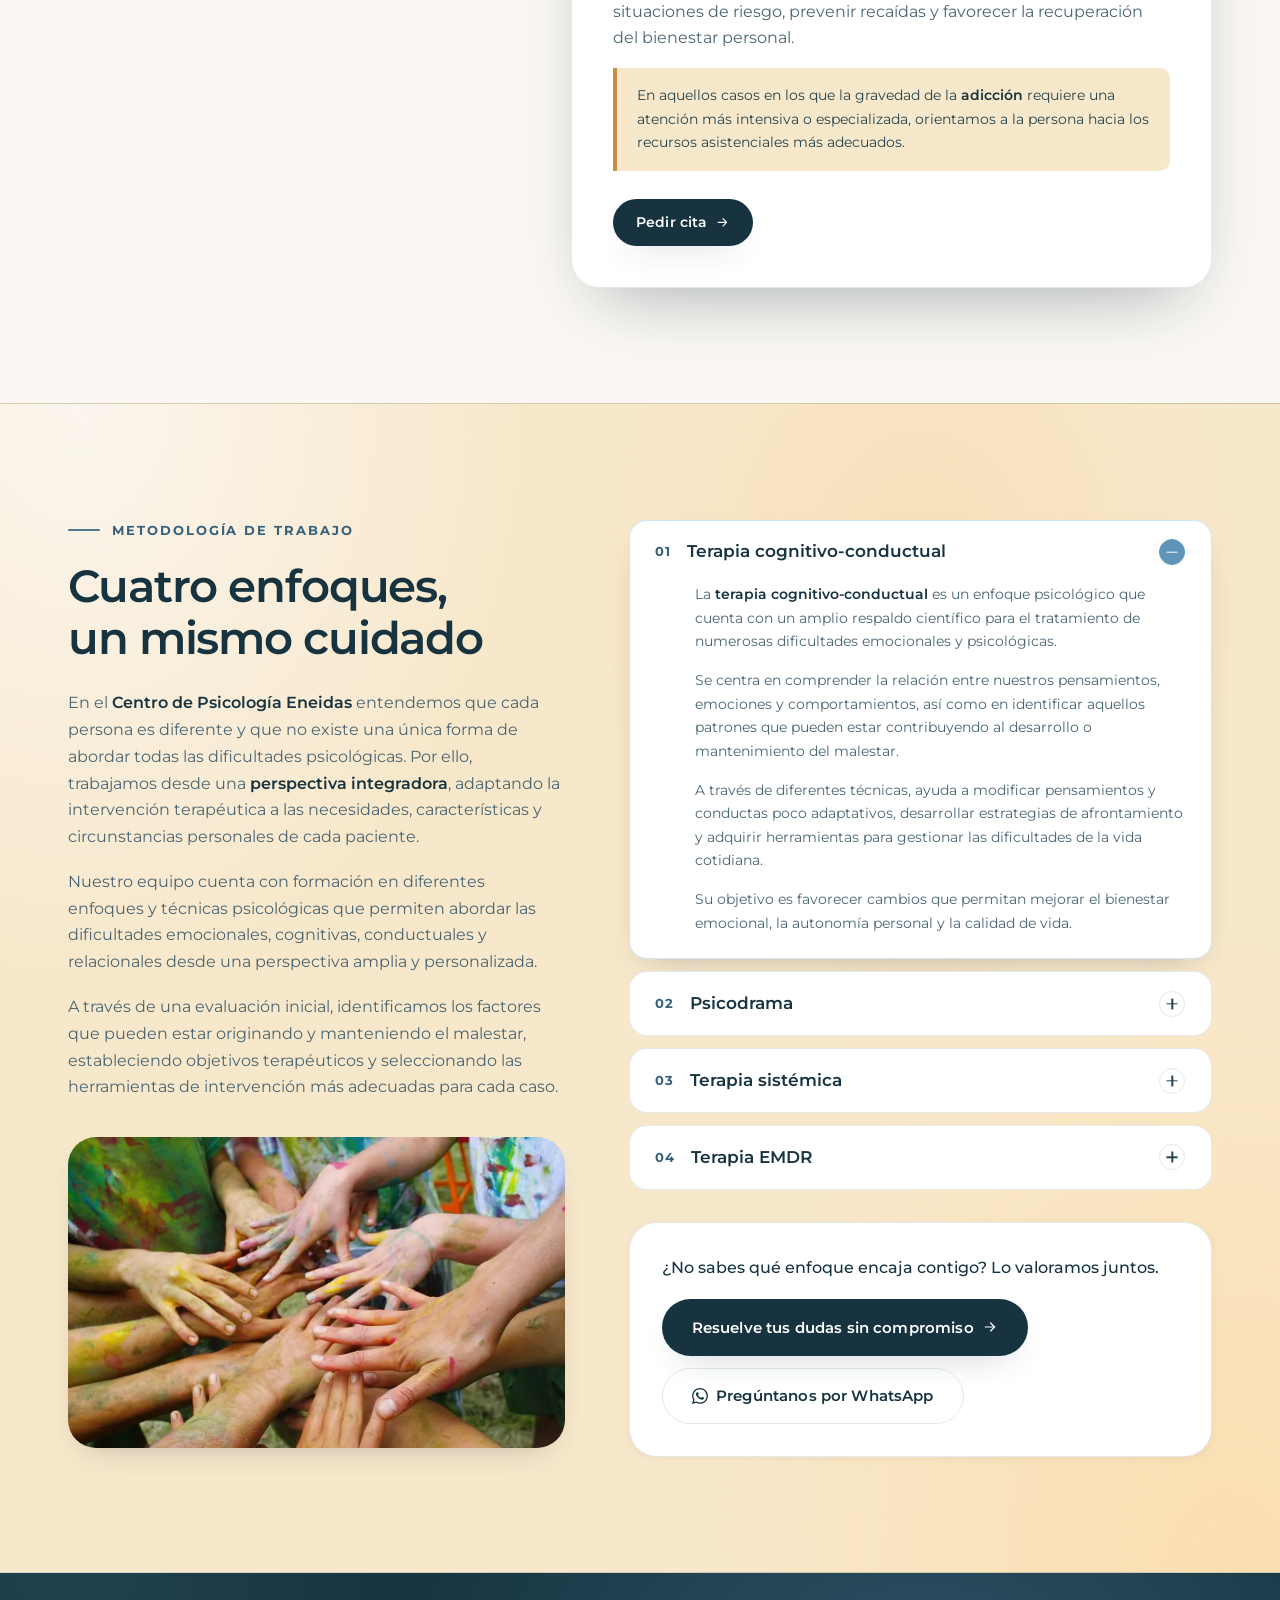
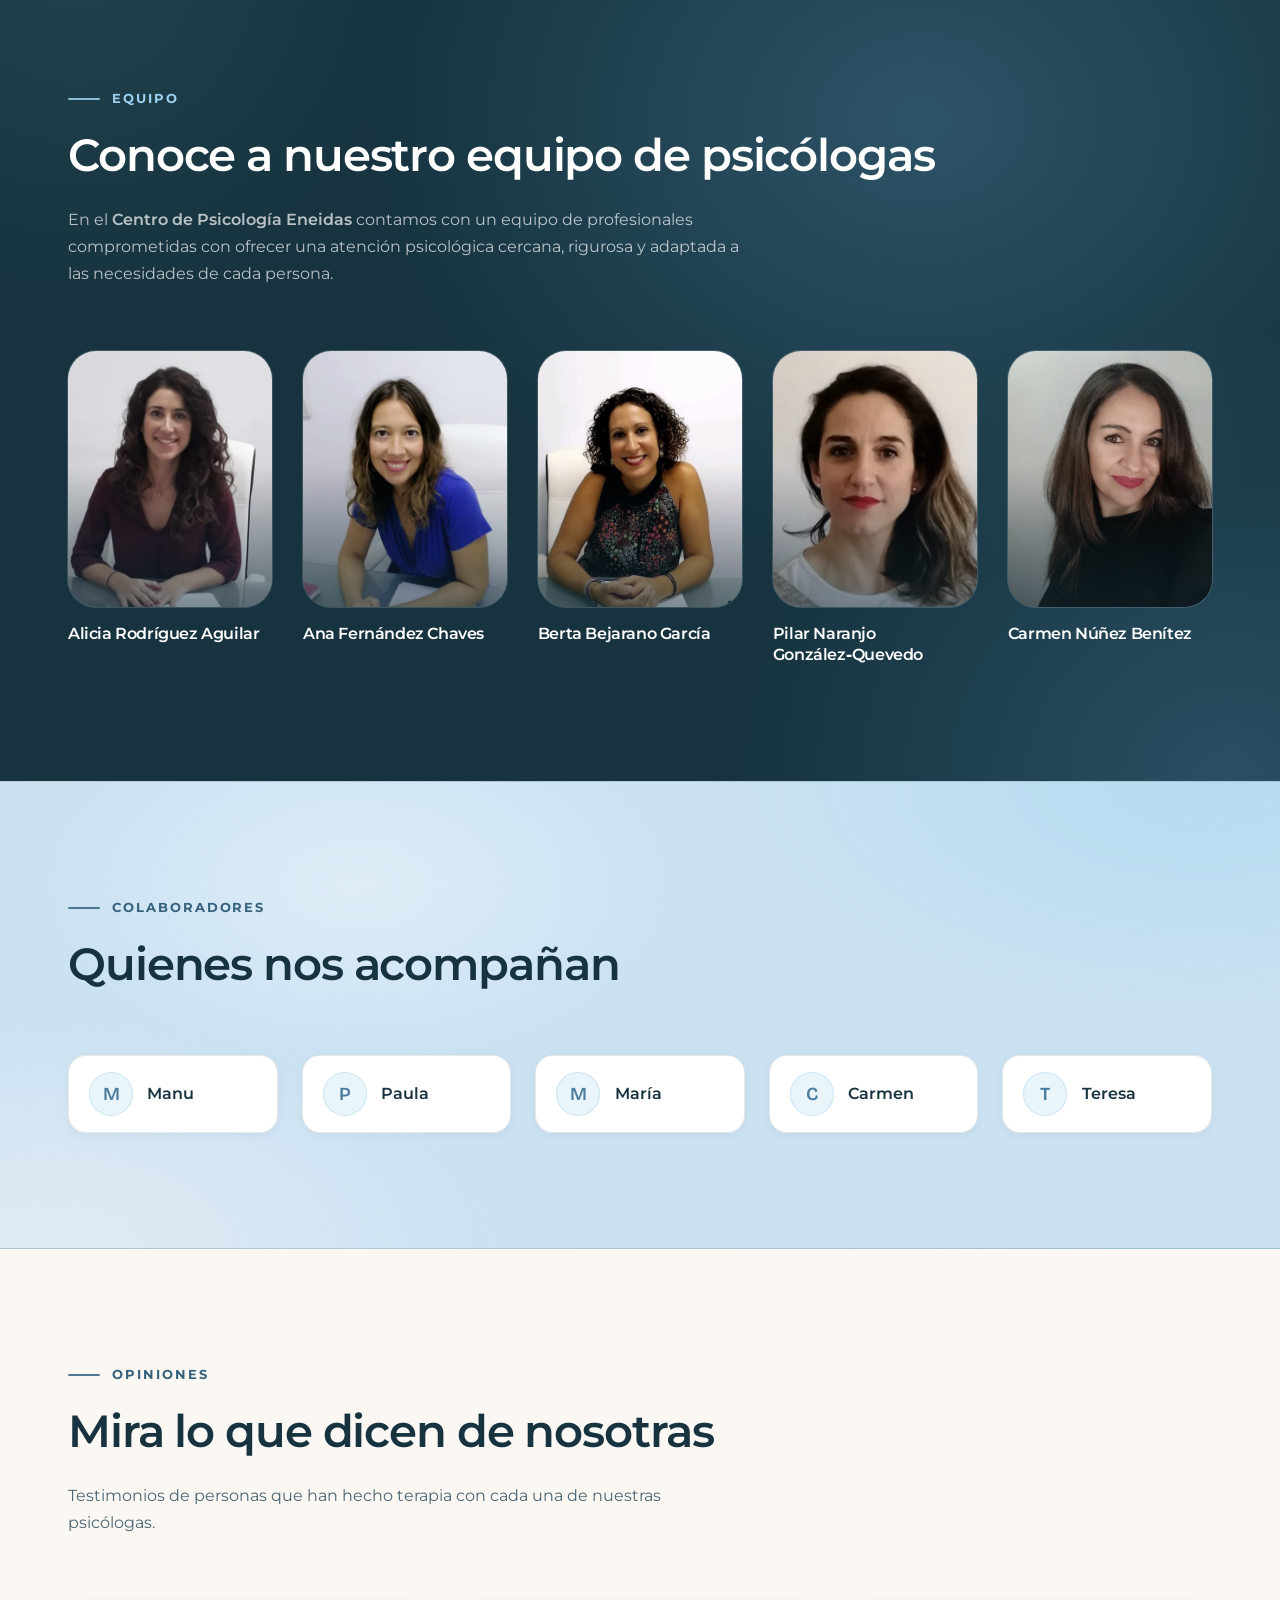
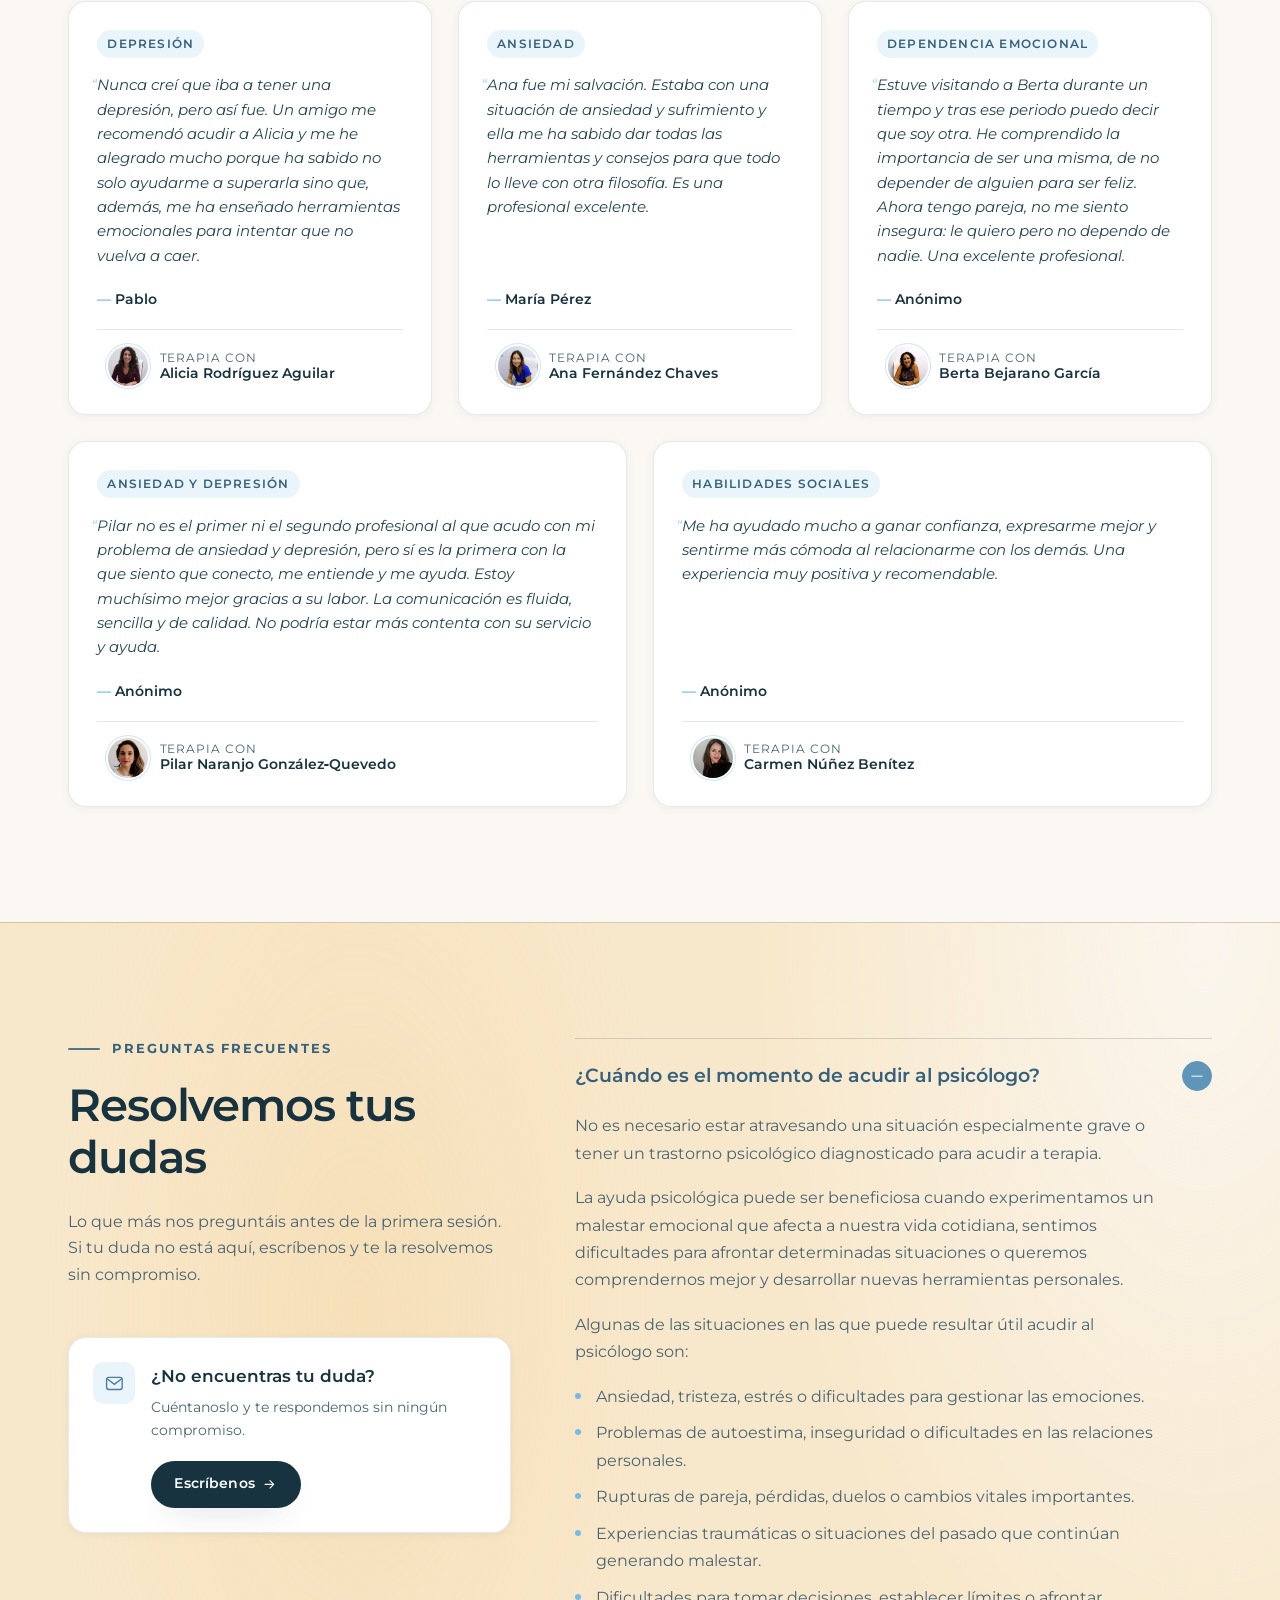
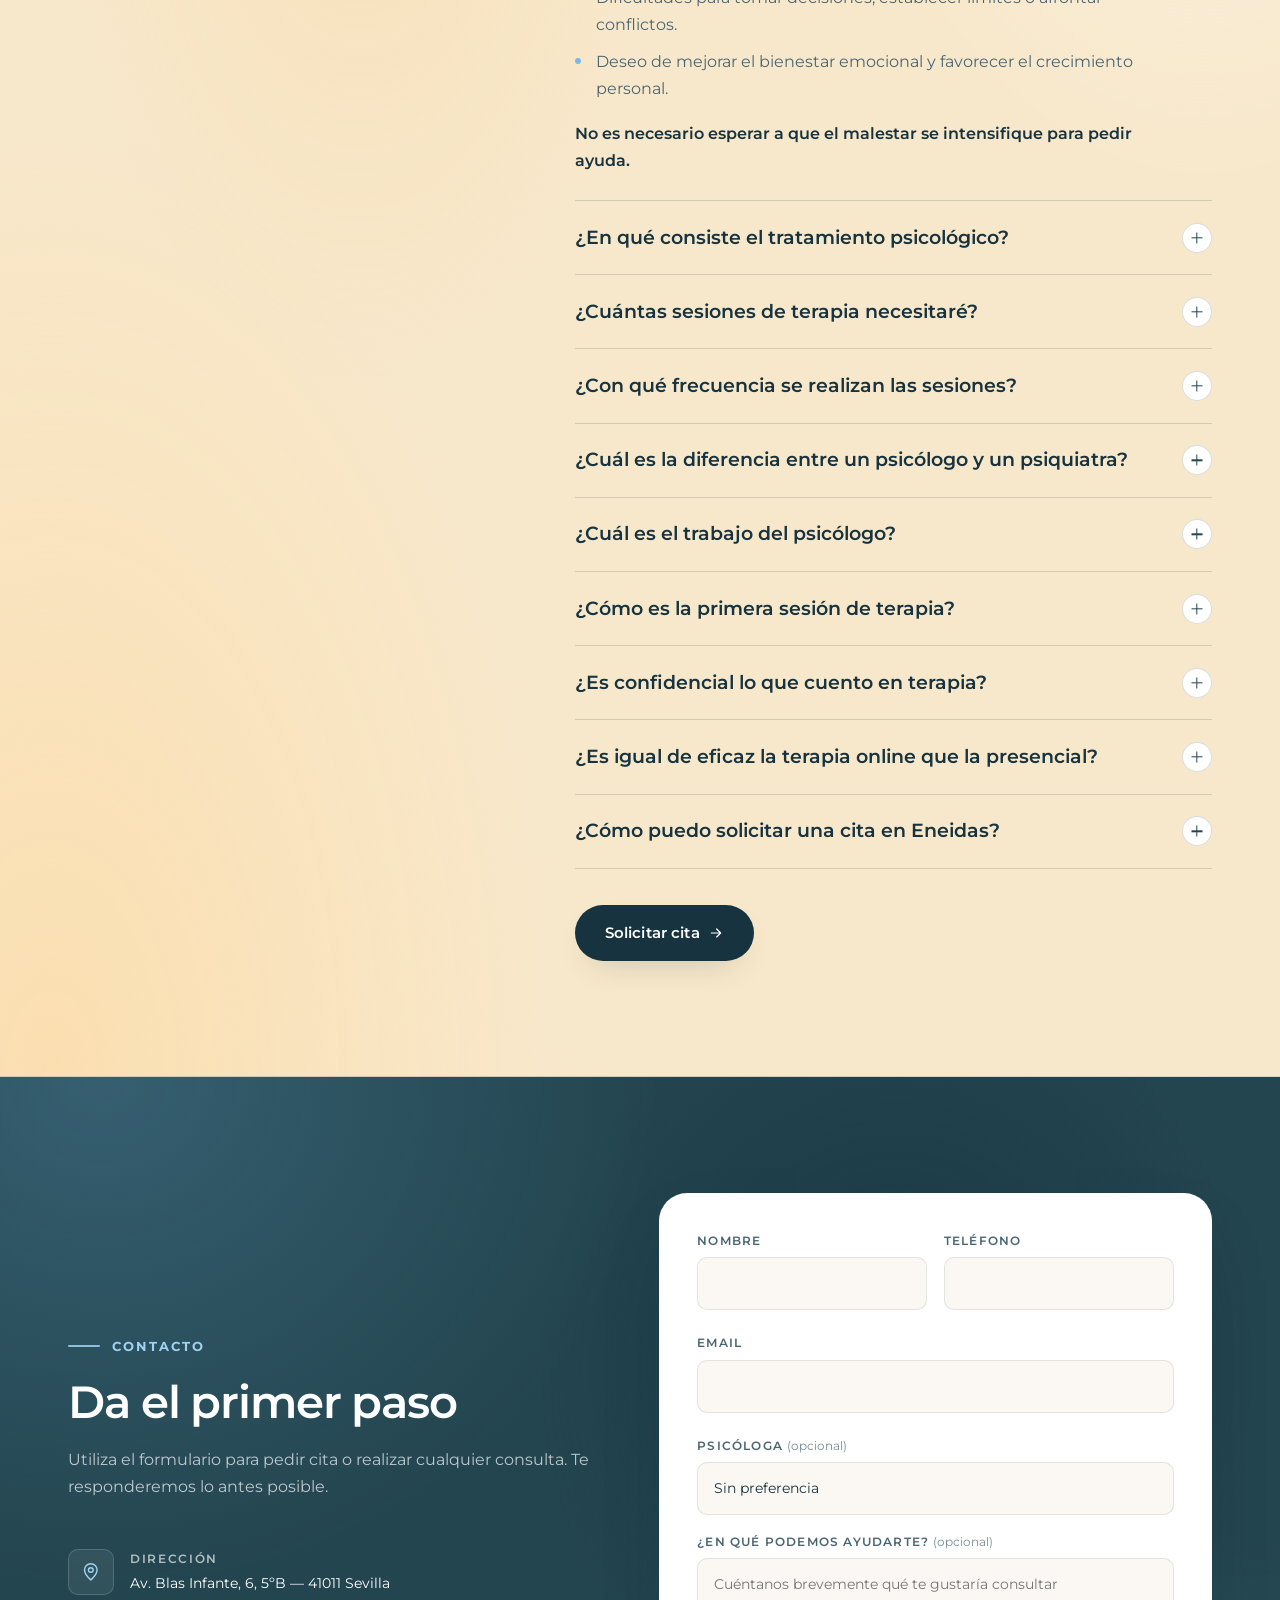
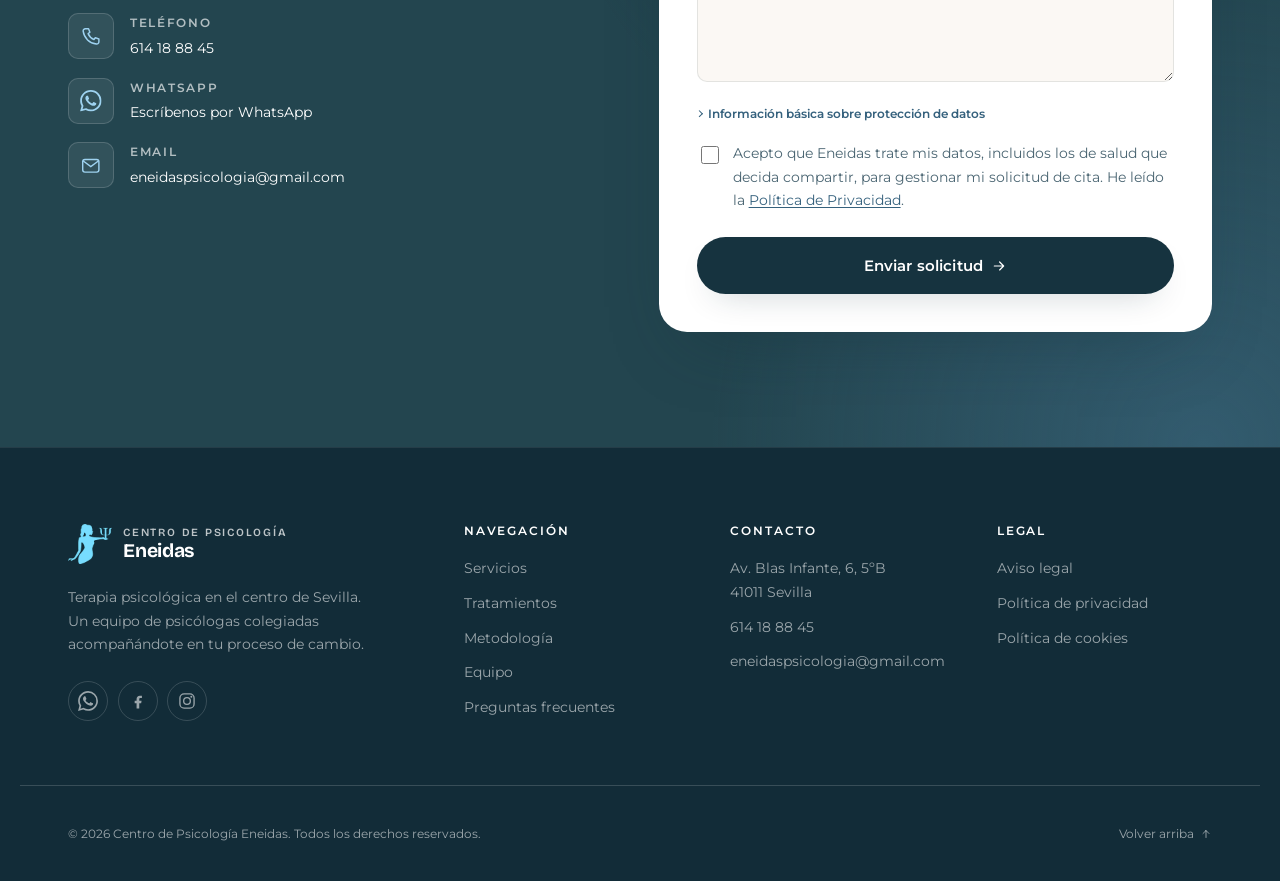
==== commit 6a7db456: "Diseño: contraste, botón de la cabecera y detalles en móvil - Textos con contraste insuficiente oscu" ====
--- a/index.html
+++ b/index.html
@@ -176,7 +176,7 @@
   <div class="hero__glow" aria-hidden="true"></div>
   <div class="wrap hero__inner">
     <div class="hero__copy">
-      <p class="eyebrow reveal"><span class="eyebrow__line"></span> Psicología clínica en Sevilla</p>
+      <p class="eyebrow reveal"><span class="eyebrow__line"></span> Psicología clínica en&nbsp;Sevilla</p>
       <h1 class="hero__title reveal">Un espacio <br>para cuidar de ti</h1>
       <p class="hero__lead reveal">
         En el Centro de Psicología Eneidas te acompañamos en tu proceso de cambio.
--- a/assets/css/style.css
+++ b/assets/css/style.css
@@ -169,6 +169,11 @@
   outline-offset: 3px;
   border-radius: 4px;
 }
+
+/* Secciones que reciben el foco al saltar desde el menú o el skip-link:
+   el foco tiene que llegar, pero un recuadro alrededor de toda la sección
+   no aporta nada. */
+[tabindex="-1"]:focus { outline: none; }
 
 .sprite { position: absolute; width: 0; height: 0; overflow: hidden; }
 
@@ -437,17 +442,18 @@
 .brand__text em {
   font-family: var(--font-brand);
   font-style: normal;
-  font-size: .6rem;
-  font-weight: 600;
-  letter-spacing: .18em; /* Bricolage es más estrecha que Montserrat: más aire */
+  font-size: .6875rem;   /* 11px: a 9,6px costaba leerlo */
+  font-weight: 600;
+  letter-spacing: .16em; /* Bricolage es más estrecha que Montserrat: más aire */
   text-transform: uppercase;
-  color: var(--ink-400);
+  color: var(--ink-500);
 }
 .brand--light .brand__text strong { color: #fff; }
-.brand--light .brand__text em { color: rgba(255, 255, 255, .55); }
+.brand--light .brand__text em { color: rgba(255, 255, 255, .72); }
 
 /* --- Navegación --- */
 .nav { display: flex; align-items: center; gap: clamp(1rem, 2.5vw, 2.25rem); }
+.nav__cta { white-space: nowrap; }
 .nav__list { display: flex; align-items: center; gap: clamp(.85rem, 1.8vw, 1.75rem); }
 .nav__link {
   position: relative;
@@ -574,7 +580,7 @@
   gap: .45em;
   font-size: var(--fs-small);
   font-weight: 600;
-  color: var(--brand-600);
+  color: var(--brand-700);
   transition: gap var(--t-fast), color var(--t-fast);
 }
 .card__link:hover { gap: .8em; color: var(--ink-800); }
@@ -758,7 +764,7 @@
 .acc__num {
   font-size: .8rem;
   font-weight: 700;
-  color: var(--brand-500);
+  color: var(--brand-700);
   letter-spacing: .05em;
 }
 .acc__title {
@@ -1129,7 +1135,7 @@
   font-size: var(--fs-micro);
   letter-spacing: .08em;
   text-transform: uppercase;
-  color: var(--ink-400);
+  color: var(--ink-500);
 }
 .quote__pro-text strong {
   font-size: var(--fs-small);
@@ -1224,7 +1230,7 @@
   accent-color: var(--brand-500);
   cursor: pointer;
 }
-.check a { color: var(--brand-600); text-decoration: underline; text-underline-offset: 2px; }
+.check a { color: var(--brand-700); text-decoration: underline; text-underline-offset: 2px; }
 
 /* Información básica de protección de datos: es obligatoria, así que tiene
    que poder leerse. A --ink-400 se quedaba en 3.89:1, por debajo de AA. */
@@ -1457,7 +1463,7 @@
   font-size: var(--fs-small);
   letter-spacing: .08em;
   font-variant-numeric: tabular-nums;
-  color: var(--ink-400);
+  color: var(--ink-500);
   white-space: nowrap;
 }
 .pebble__count strong { font-weight: 600; color: var(--ink-800); }
@@ -1593,7 +1599,7 @@
   font-weight: 600;
   letter-spacing: .14em;
   text-transform: uppercase;
-  color: rgba(255, 255, 255, .45);
+  color: rgba(255, 255, 255, .65);
   margin-bottom: .2rem;
 }
 .contact__txt a { color: #fff; transition: color var(--t-fast); }
@@ -1660,6 +1666,7 @@
   display: inline-flex;
   align-items: center;
   gap: .5em;
+  min-height: 44px;   /* zona táctil */
   transition: color var(--t-fast);
 }
 .footer__top:hover { color: #fff; }
@@ -1712,6 +1719,11 @@
    8. RESPONSIVE
    --------------------------------------------------------------- */
 @media (max-width: 1100px) {
+  /* Menú de escritorio justo por encima del móvil: sin esto «Pedir cita»
+     se partía en dos líneas entre 981 y ~1040 px. */
+  .nav { gap: 1.1rem; }
+  .nav__list { gap: .9rem; }
+  .nav__link { font-size: .8125rem; }
   .hero__inner { grid-template-columns: minmax(0, 1fr); }
   .hero__media { max-width: 560px; margin-inline: auto; width: 100%; }
   .split { grid-template-columns: 1fr; }
@@ -1750,8 +1762,12 @@
     scroll-snap-type: x proximity;
     scroll-padding-inline: var(--gutter);
     -webkit-overflow-scrolling: touch;
-    scrollbar-width: thin;
+    scrollbar-width: none;
+    /* El borde derecho se desvanece: indica que hay más áreas al deslizar */
+    -webkit-mask-image: linear-gradient(to left, transparent, var(--ink-800) 2.5rem);
+    mask-image: linear-gradient(to left, transparent, var(--ink-800) 2.5rem);
   }
+  .treat__index::-webkit-scrollbar { display: none; }
   .treat__tab {
     width: auto;
     flex: none;
@@ -1811,7 +1827,9 @@
     transition: transform .42s var(--ease), visibility .42s;
     overflow-y: auto;
   }
-  .nav.is-open { transform: translateX(0); visibility: visible; }
+  /* Al abrir, visible al instante (si no, el foco no puede entrar en el
+     menú hasta que acaba la transición); al cerrar, se oculta al final. */
+  .nav.is-open { transform: translateX(0); visibility: visible; transition: transform .42s var(--ease), visibility 0s; }
   .header.is-stuck .nav { top: var(--header-h-stuck); }
 
   /* Con el menú abierto (body.is-locked) los elementos flotantes no deben
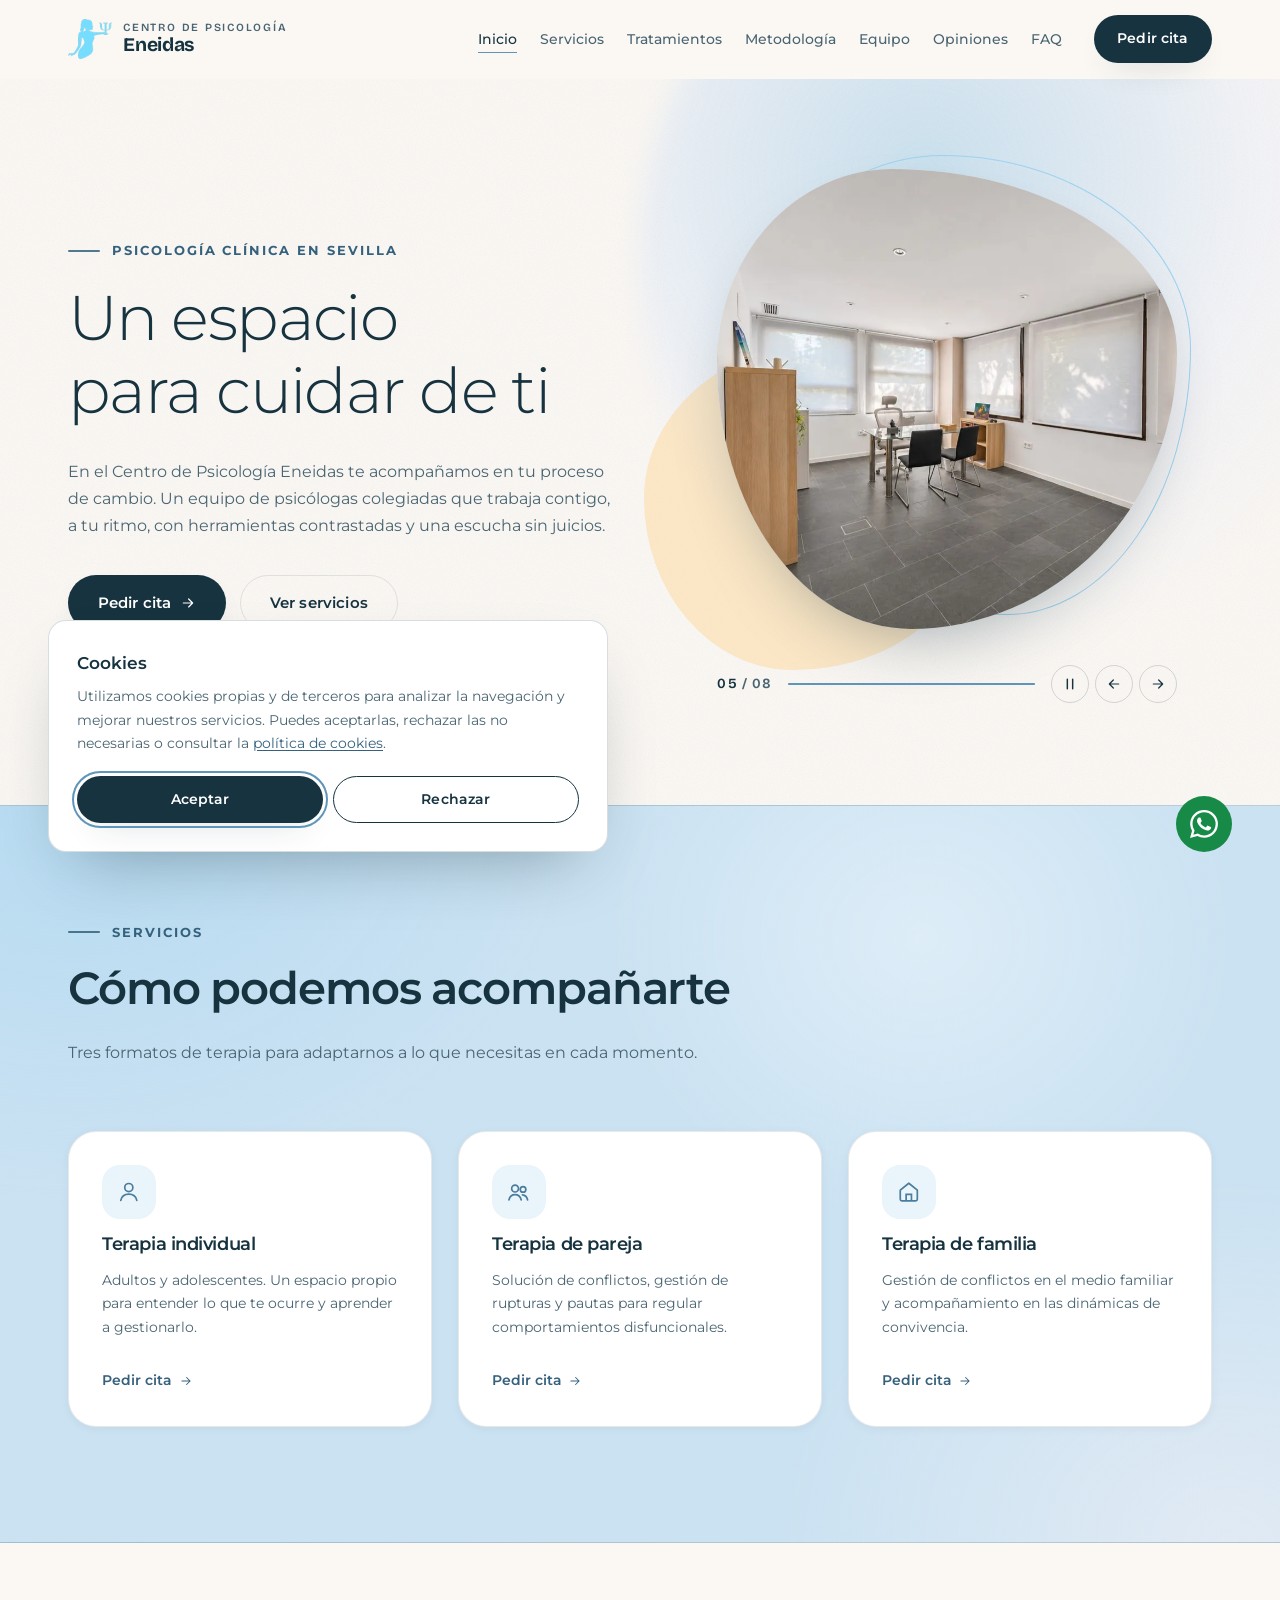
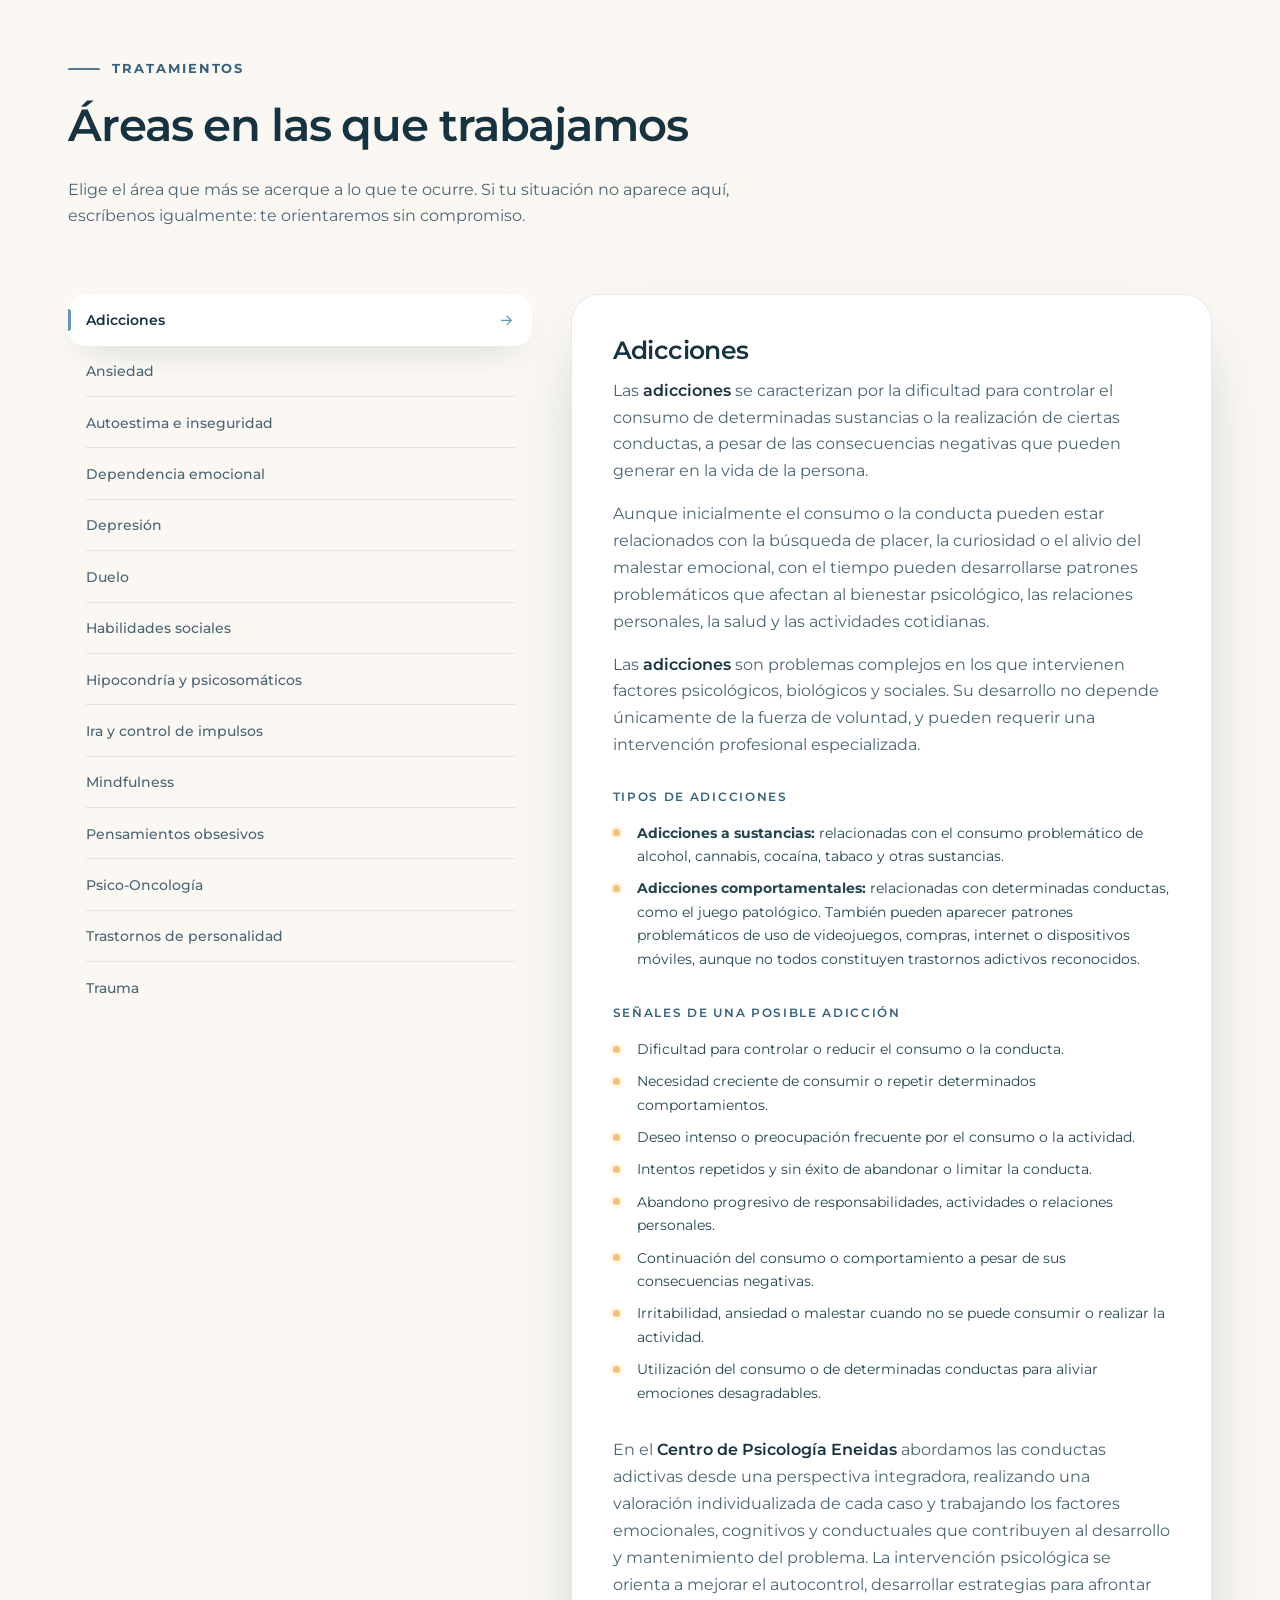
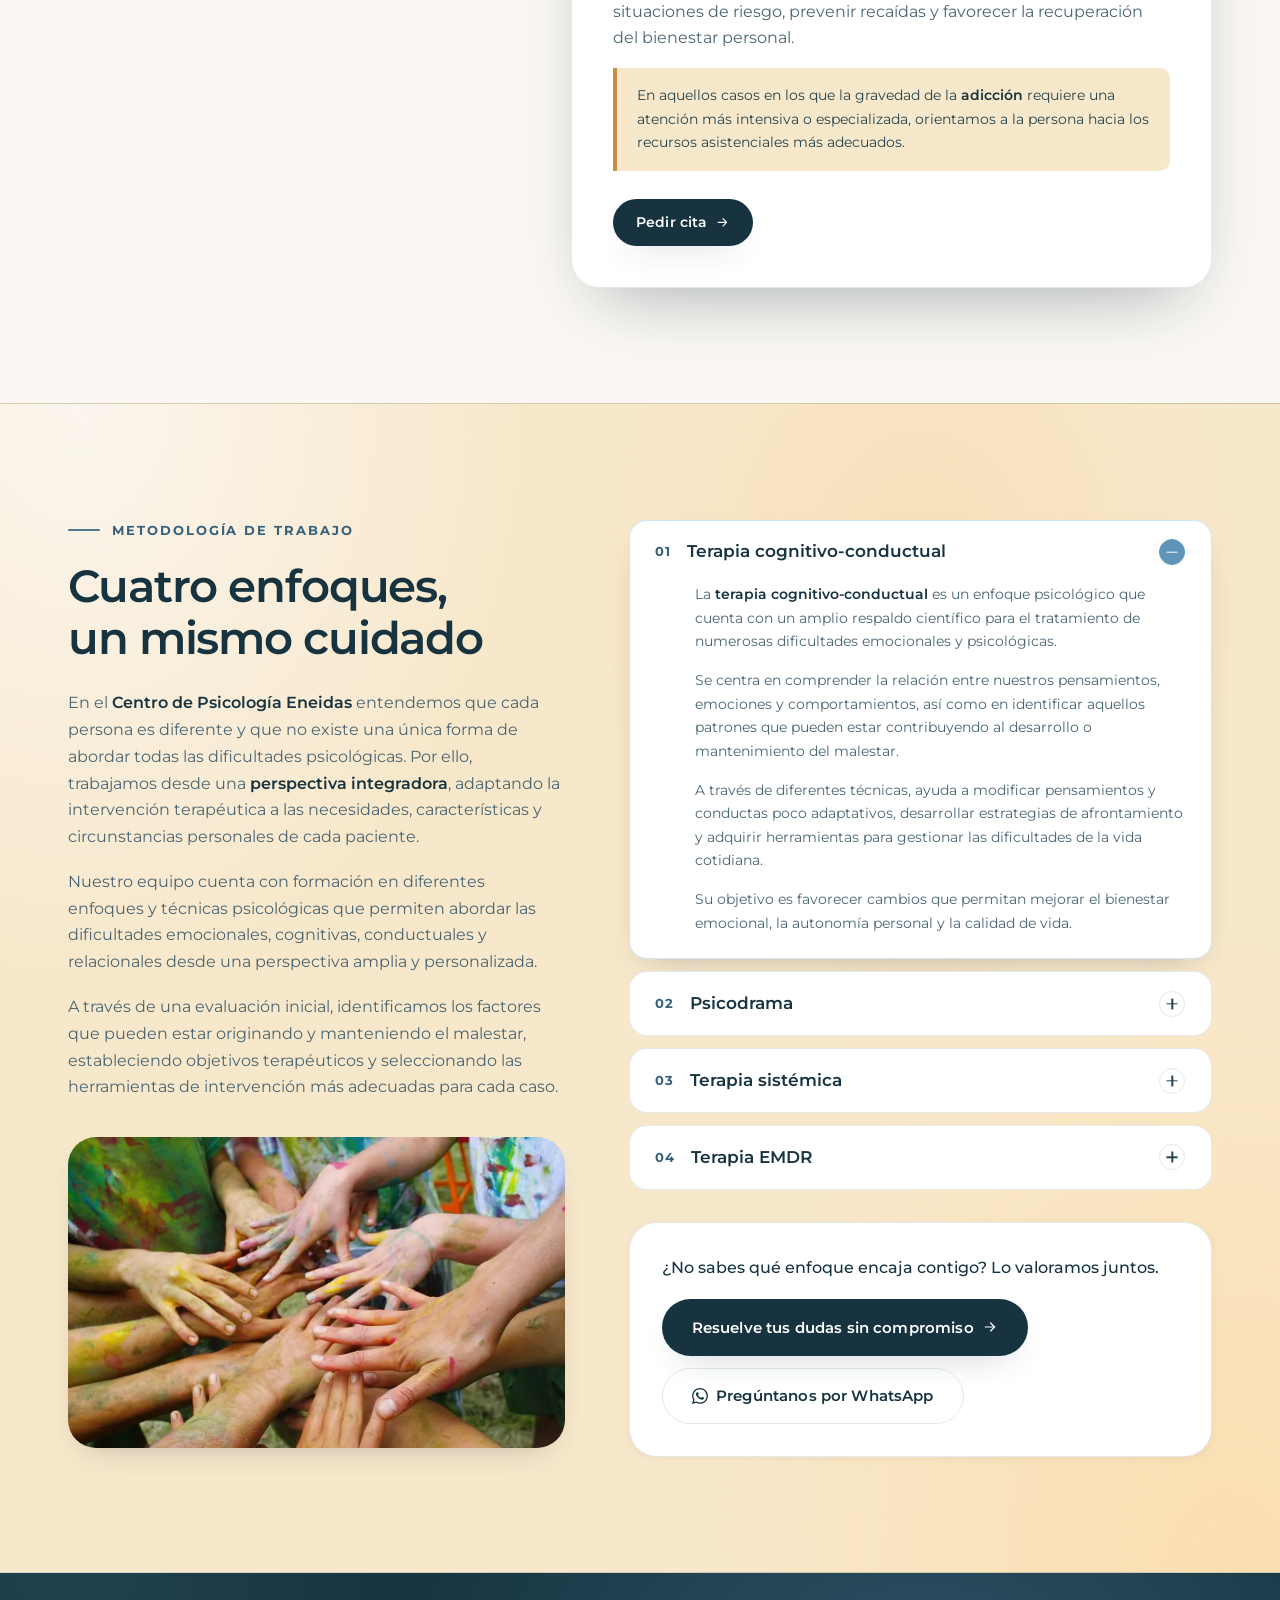
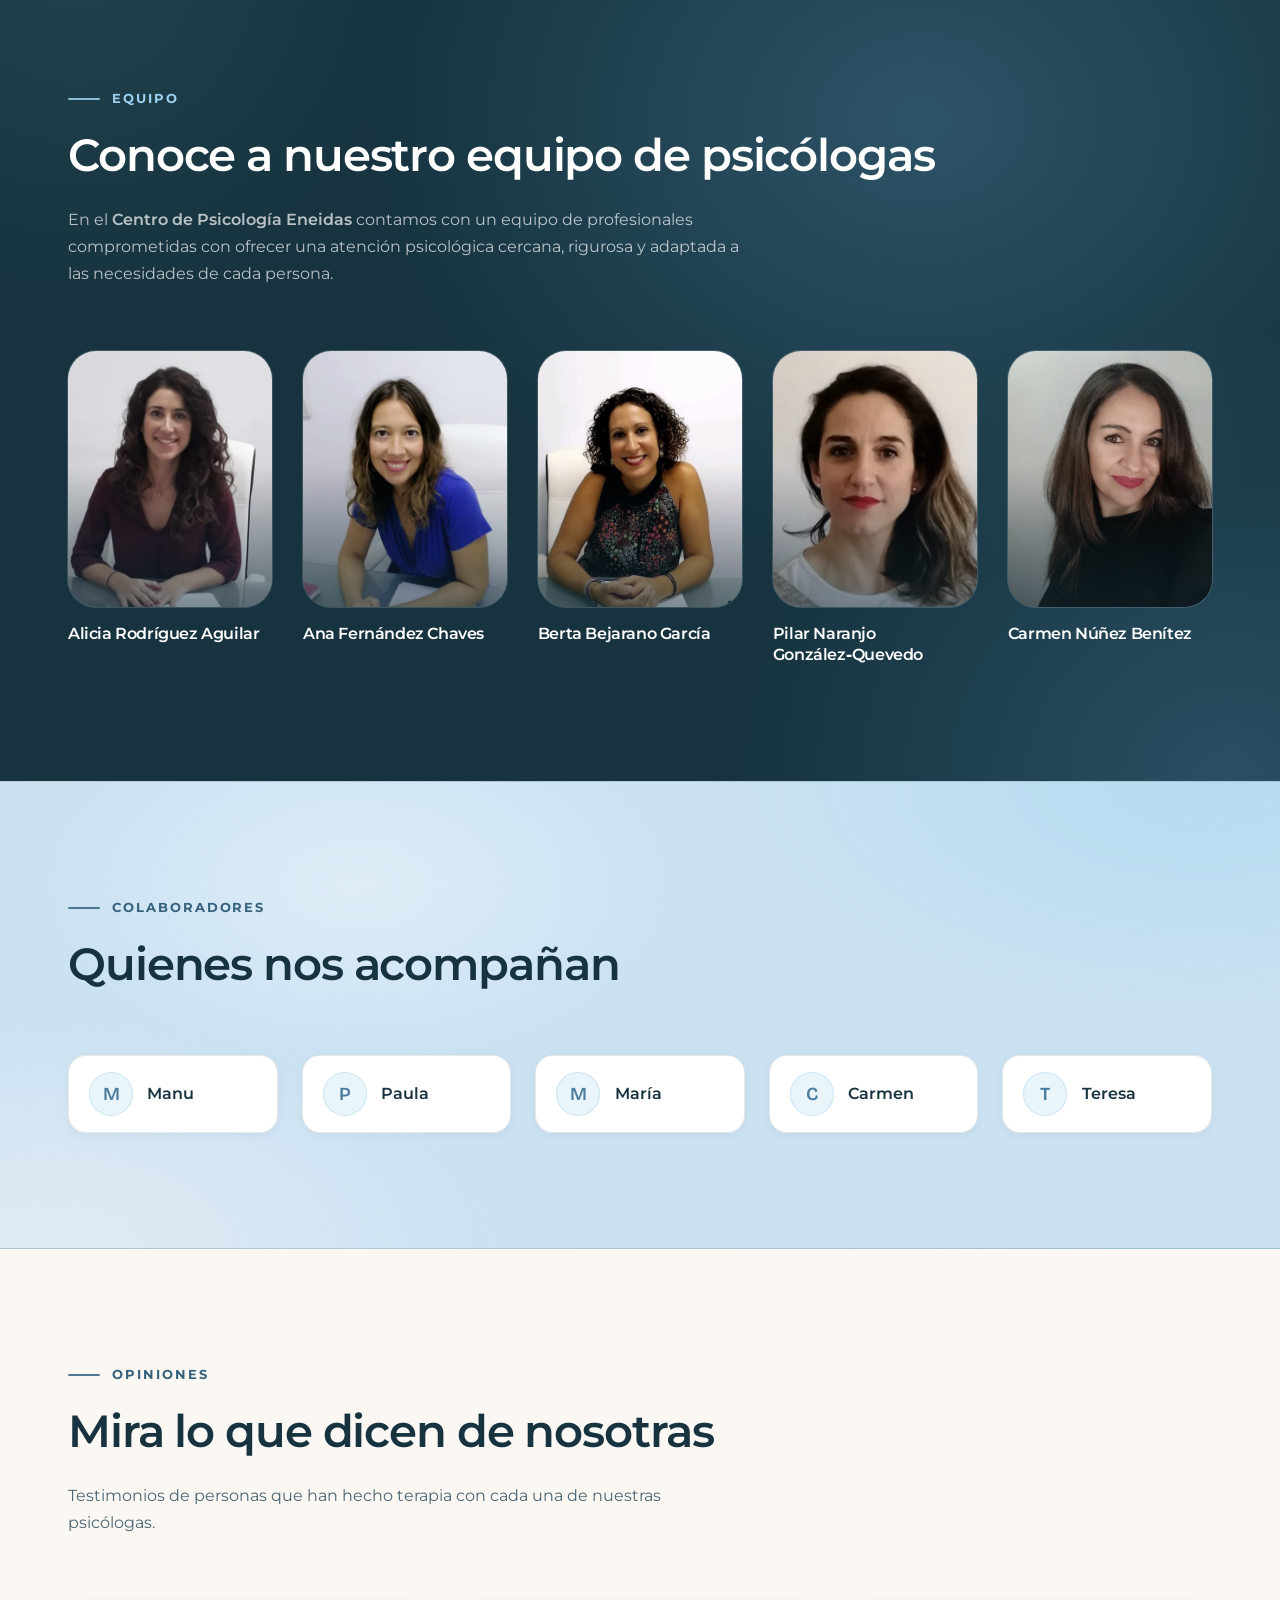
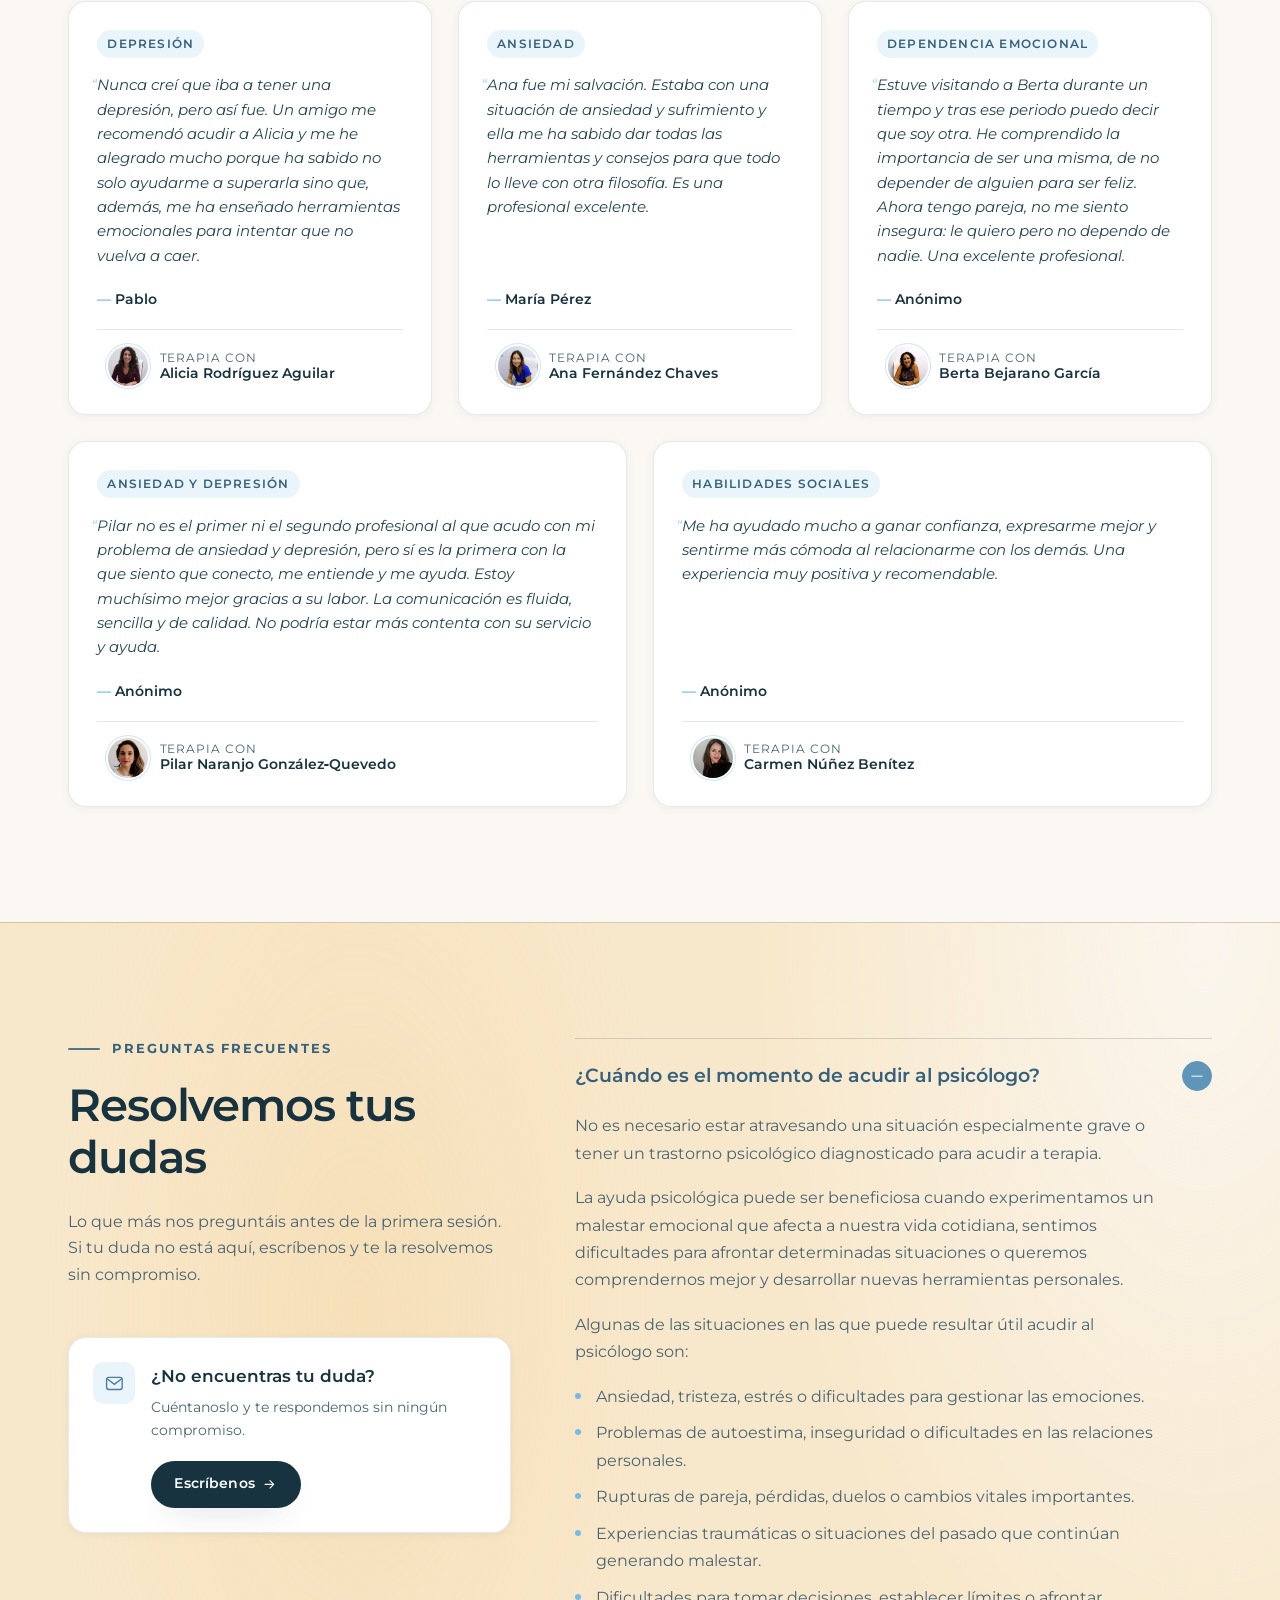
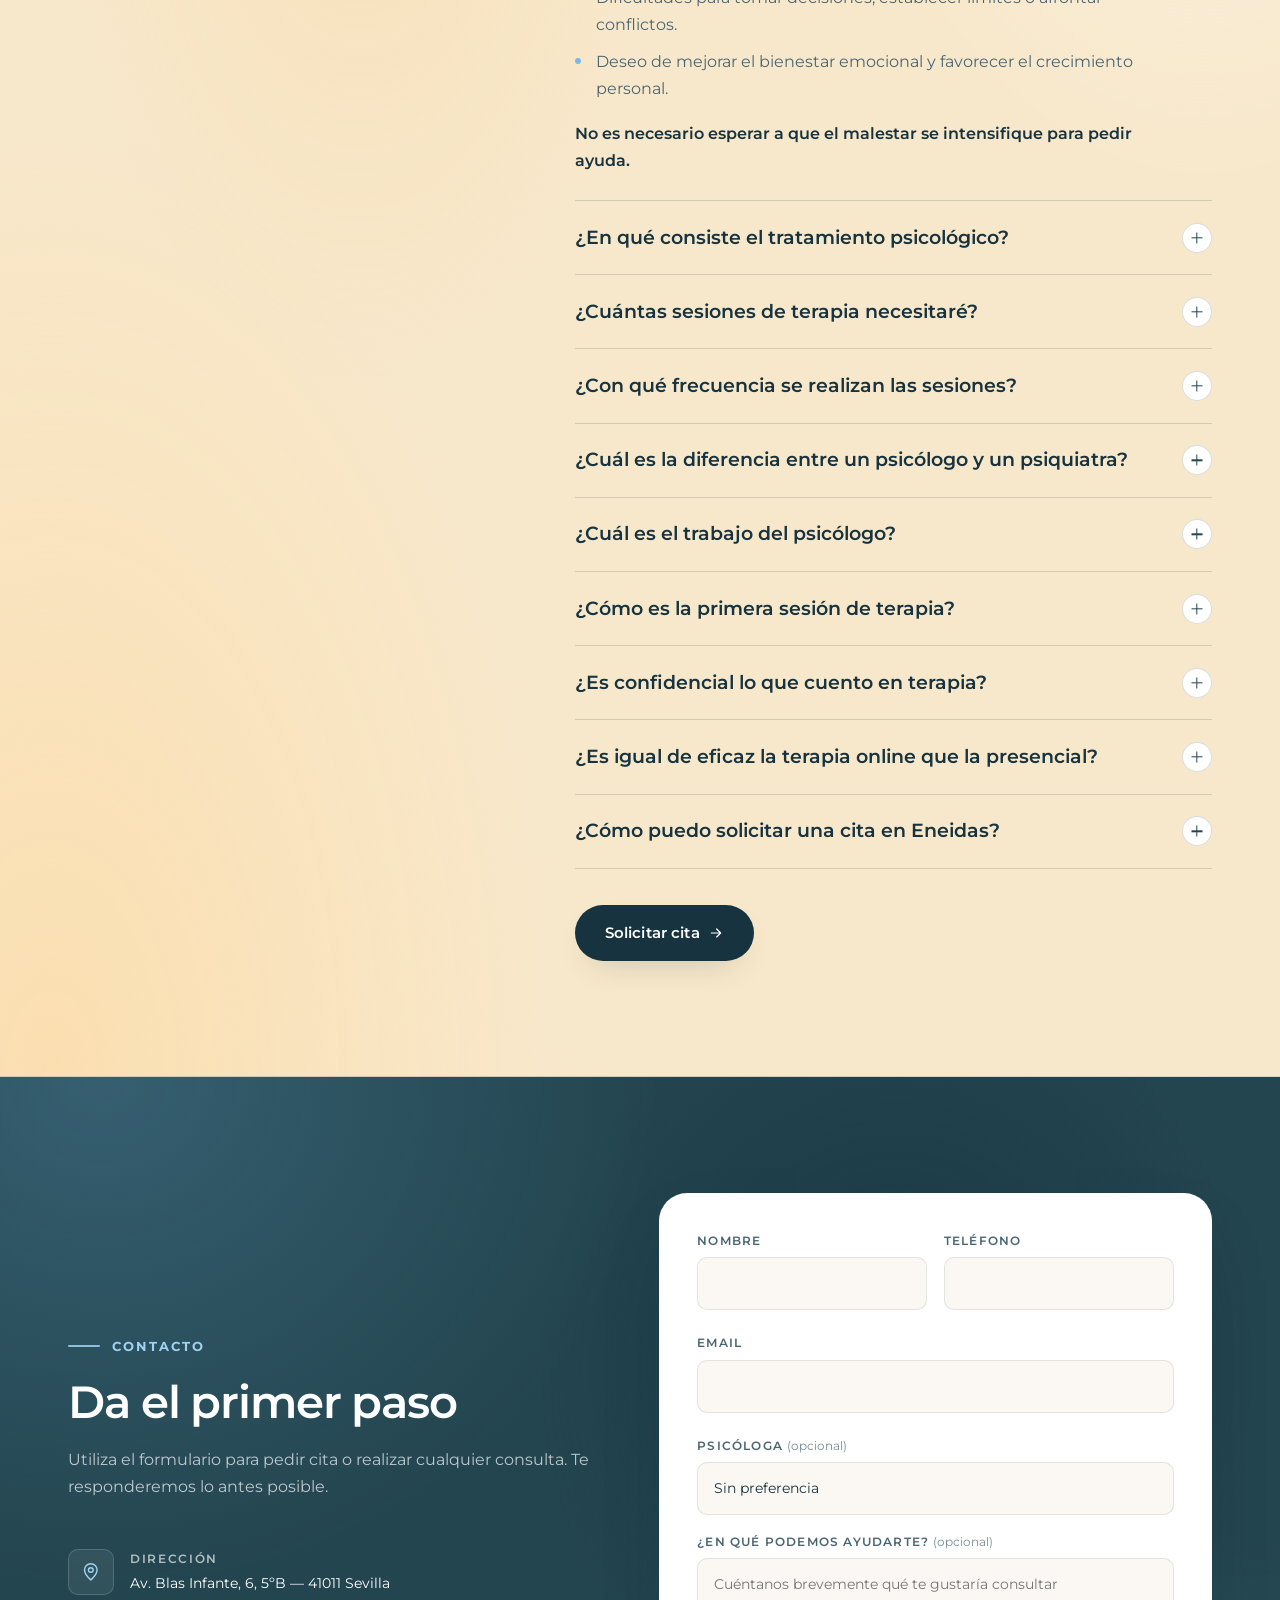
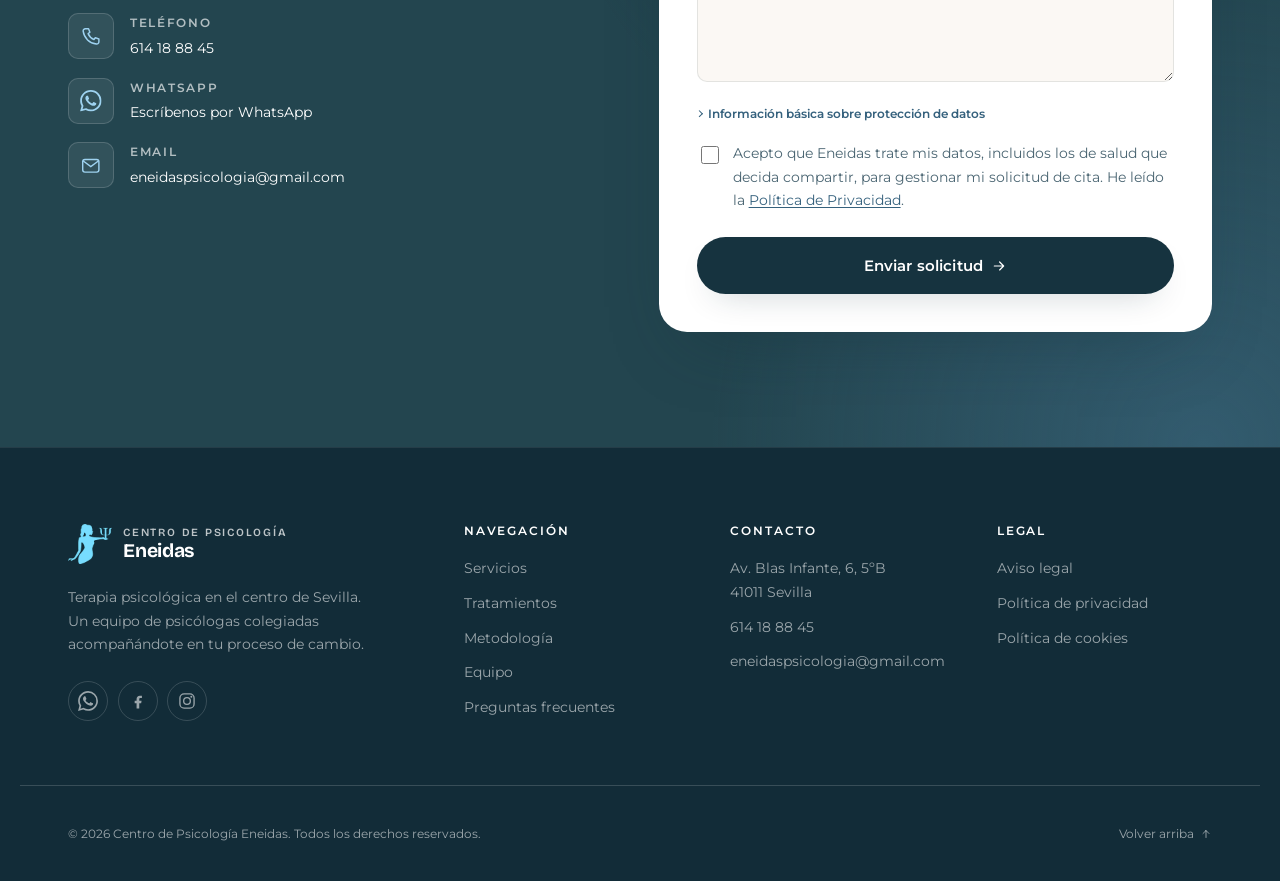
==== commit 26691ac0: "Páginas legales como .html con menú completo y versionado de CSS/JS - aviso-legal.html, politica-de-" ====
--- a/index.html
+++ b/index.html
@@ -32,7 +32,7 @@
 
 <link rel="preload" as="image" href="assets/img/hero/sala-5.webp" type="image/webp" fetchpriority="high">
 <link rel="preload" as="font" type="font/woff2" href="assets/fonts/montserrat-variable.woff2" crossorigin>
-<link rel="stylesheet" href="assets/css/style.css">
+<link rel="stylesheet" href="assets/css/style.css?v=a6f47e41">
 <script type="application/ld+json">
 {
   "@context": "https://schema.org",
@@ -954,14 +954,14 @@
             <strong>Destinatarios:</strong> no se ceden datos a terceros, salvo obligación legal.
             <strong>Derechos:</strong> acceso, rectificación, supresión, oposición, limitación y portabilidad, y retirar tu consentimiento en cualquier momento, escribiendo a <a href="mailto:dpo@finchasociados.com">dpo@finchasociados.com</a>.
             Información ampliada en nuestra
-            <a href="politica-de-privacidad/" target="_blank" rel="noopener">Política de Privacidad</a>.
+            <a href="politica-de-privacidad.html" target="_blank" rel="noopener">Política de Privacidad</a>.
           </p>
         </details>
 
         <div class="field field--check">
           <label class="check">
             <input type="checkbox" id="privacidad" name="privacidad" required>
-            <span>Acepto que Eneidas trate mis datos, incluidos los de salud que decida compartir, para gestionar mi solicitud de cita. He leído la <a href="politica-de-privacidad/" target="_blank" rel="noopener">Política de Privacidad</a>.</span>
+            <span>Acepto que Eneidas trate mis datos, incluidos los de salud que decida compartir, para gestionar mi solicitud de cita. He leído la <a href="politica-de-privacidad.html" target="_blank" rel="noopener">Política de Privacidad</a>.</span>
           </label>
           <small class="field__error" data-error-for="privacidad"><span></span></small>
         </div>
@@ -1014,9 +1014,9 @@
     <div class="footer__col">
       <h3>Legal</h3>
       <ul>
-        <li><a href="aviso-legal/">Aviso legal</a></li>
-        <li><a href="politica-de-privacidad/">Política de privacidad</a></li>
-        <li><a href="politica-de-cookies/">Política de cookies</a></li>
+        <li><a href="aviso-legal.html">Aviso legal</a></li>
+        <li><a href="politica-de-privacidad.html">Política de privacidad</a></li>
+        <li><a href="politica-de-cookies.html">Política de cookies</a></li>
       </ul>
     </div>
   </div>
@@ -1046,9 +1046,8 @@
   <symbol id="i-home" viewBox="0 0 24 24"><path d="M4 10.5 12 4l8 6.5V19a1.5 1.5 0 0 1-1.5 1.5h-13A1.5 1.5 0 0 1 4 19Z" fill="none" stroke="currentColor" stroke-width="1.6" stroke-linejoin="round"/><path d="M9.5 20.5v-6h5v6" fill="none" stroke="currentColor" stroke-width="1.6"/></symbol>
   <symbol id="i-group" viewBox="0 0 24 24"><circle cx="12" cy="6" r="2.4" fill="none" stroke="currentColor" stroke-width="1.6"/><circle cx="5.5" cy="16" r="2.4" fill="none" stroke="currentColor" stroke-width="1.6"/><circle cx="18.5" cy="16" r="2.4" fill="none" stroke="currentColor" stroke-width="1.6"/><path d="M10.4 7.7 7 13.9m6.6-6.2L17 13.9M8 16.4h8" fill="none" stroke="currentColor" stroke-width="1.6" stroke-linecap="round"/></symbol>
 </svg>
-<script src="assets/js/main.js" defer></script>
-<script src="assets/js/enlaces-locales.js" defer></script>
-<script src="assets/js/cookies.js" defer></script>
-<script src="assets/js/analytics.js" defer></script>
+<script src="assets/js/main.js?v=965f9f44" defer></script>
+<script src="assets/js/cookies.js?v=b3bca723" defer></script>
+<script src="assets/js/analytics.js?v=fd0b8e64" defer></script>
 </body>
 </html>
--- a/assets/css/style.css
+++ b/assets/css/style.css
@@ -707,6 +707,10 @@
   border-left: 4px solid var(--sand-500);
   border-radius: 0 var(--r-sm) var(--r-sm) 0;
 }
+/* «Ver otras áreas»: lo crea main.js al final de cada panel. Solo hace
+   falta en móvil, donde la tira de áreas queda muy por encima del texto. */
+.treat__back { display: none; }
+
 .treat__label {
   font-size: var(--fs-micro);
   font-weight: 600;
@@ -1779,6 +1783,21 @@
     white-space: nowrap;
   }
   .treat__tab::after { display: none; }
+  .treat__back {
+    display: inline-flex;
+    align-items: center;
+    gap: .5em;
+    min-height: 44px;
+    margin-top: 1.25rem;
+    padding: 0 1.1rem;
+    border: 1px solid var(--line-strong);
+    border-radius: var(--r-pill);
+    background: var(--paper-2);
+    font-size: var(--fs-small);
+    font-weight: 600;
+    color: var(--brand-700);
+    cursor: pointer;
+  }
   .treat__tab::before { display: none; }
   .treat__tab .ico { display: none; }
   .treat__tab.is-active {
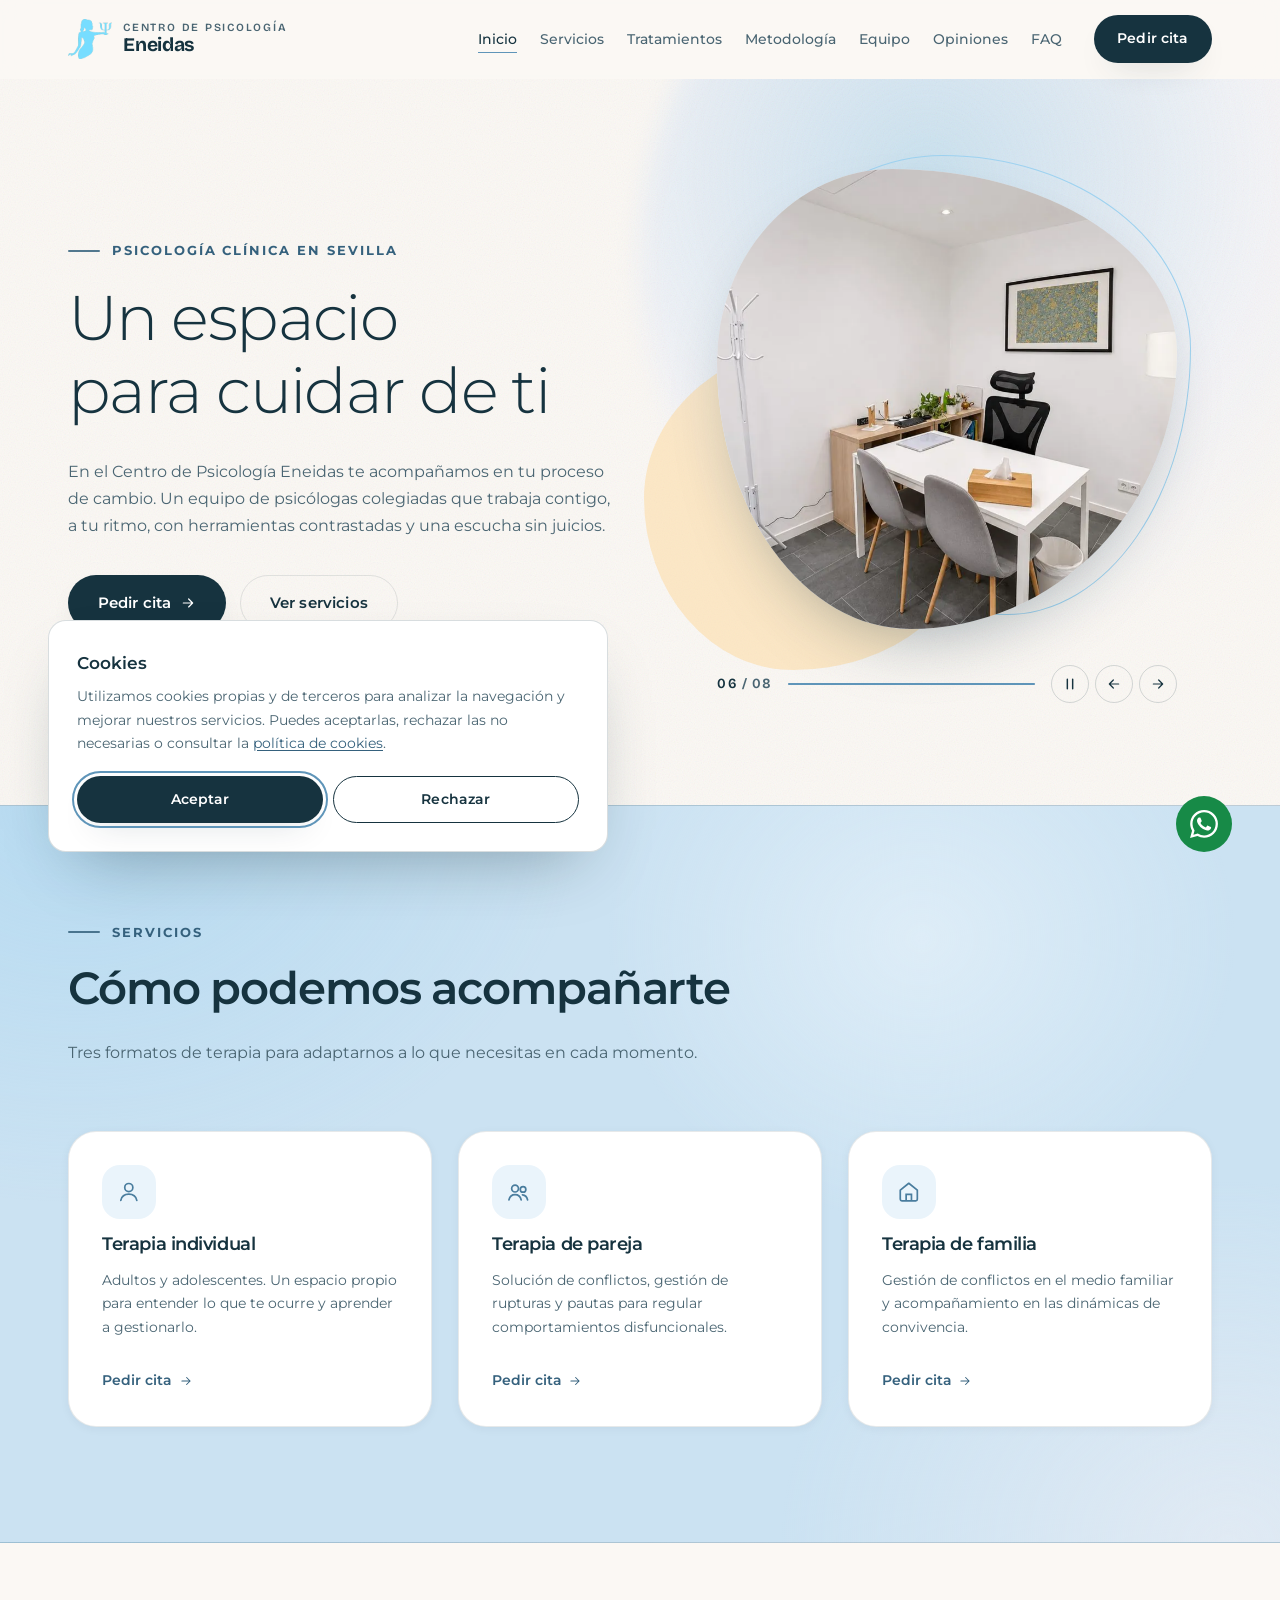
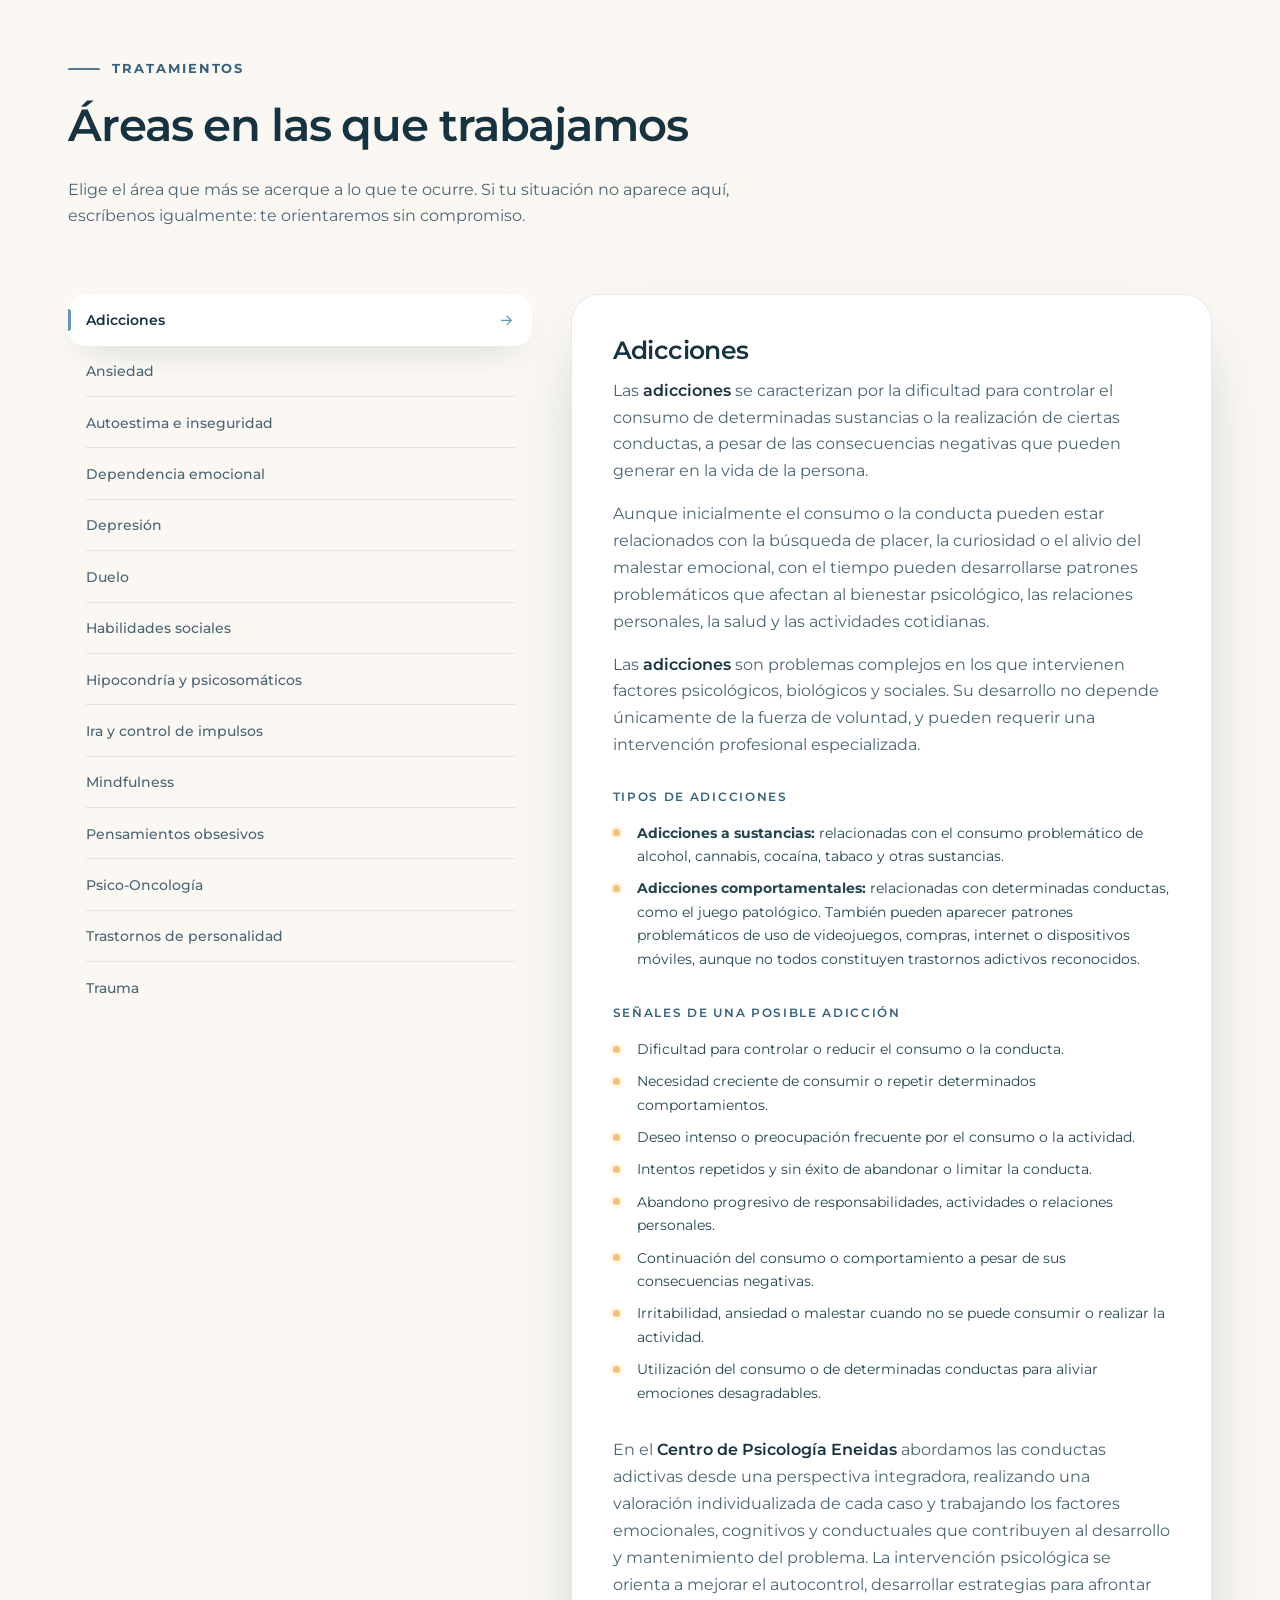
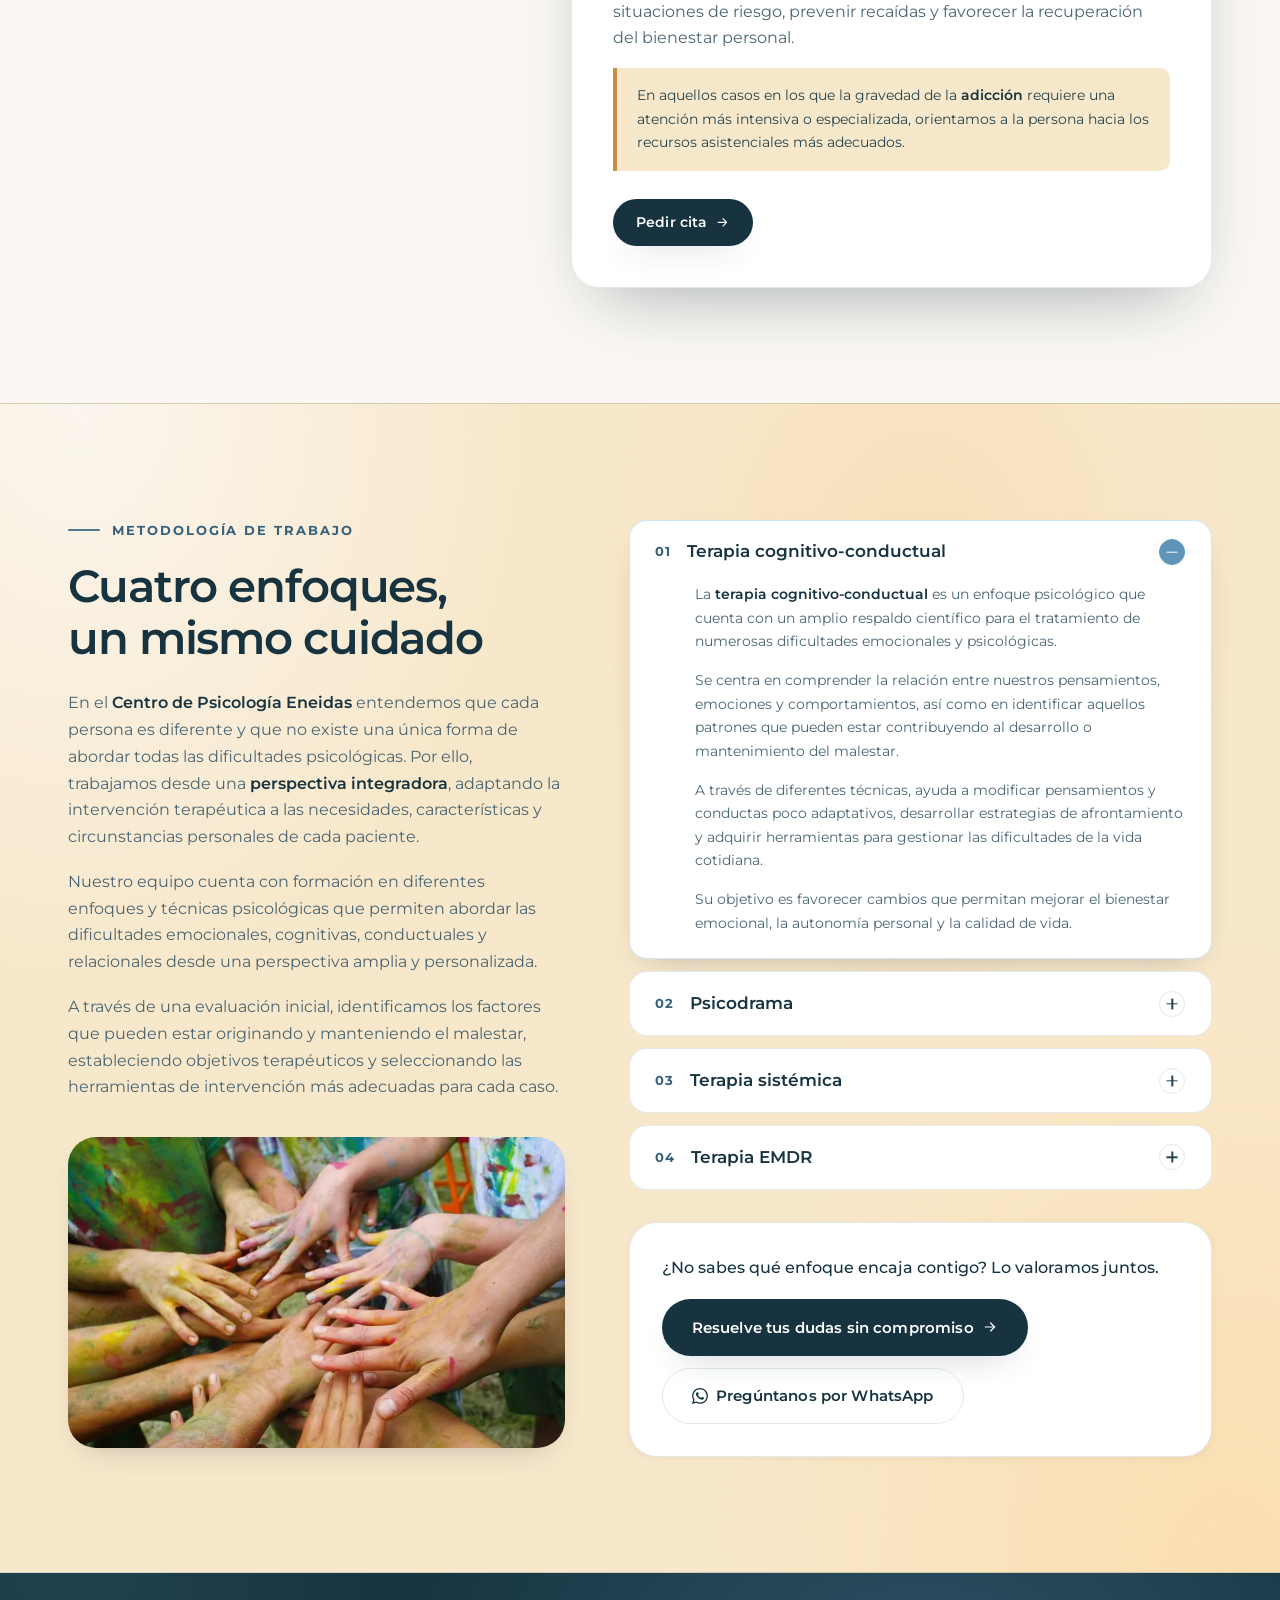
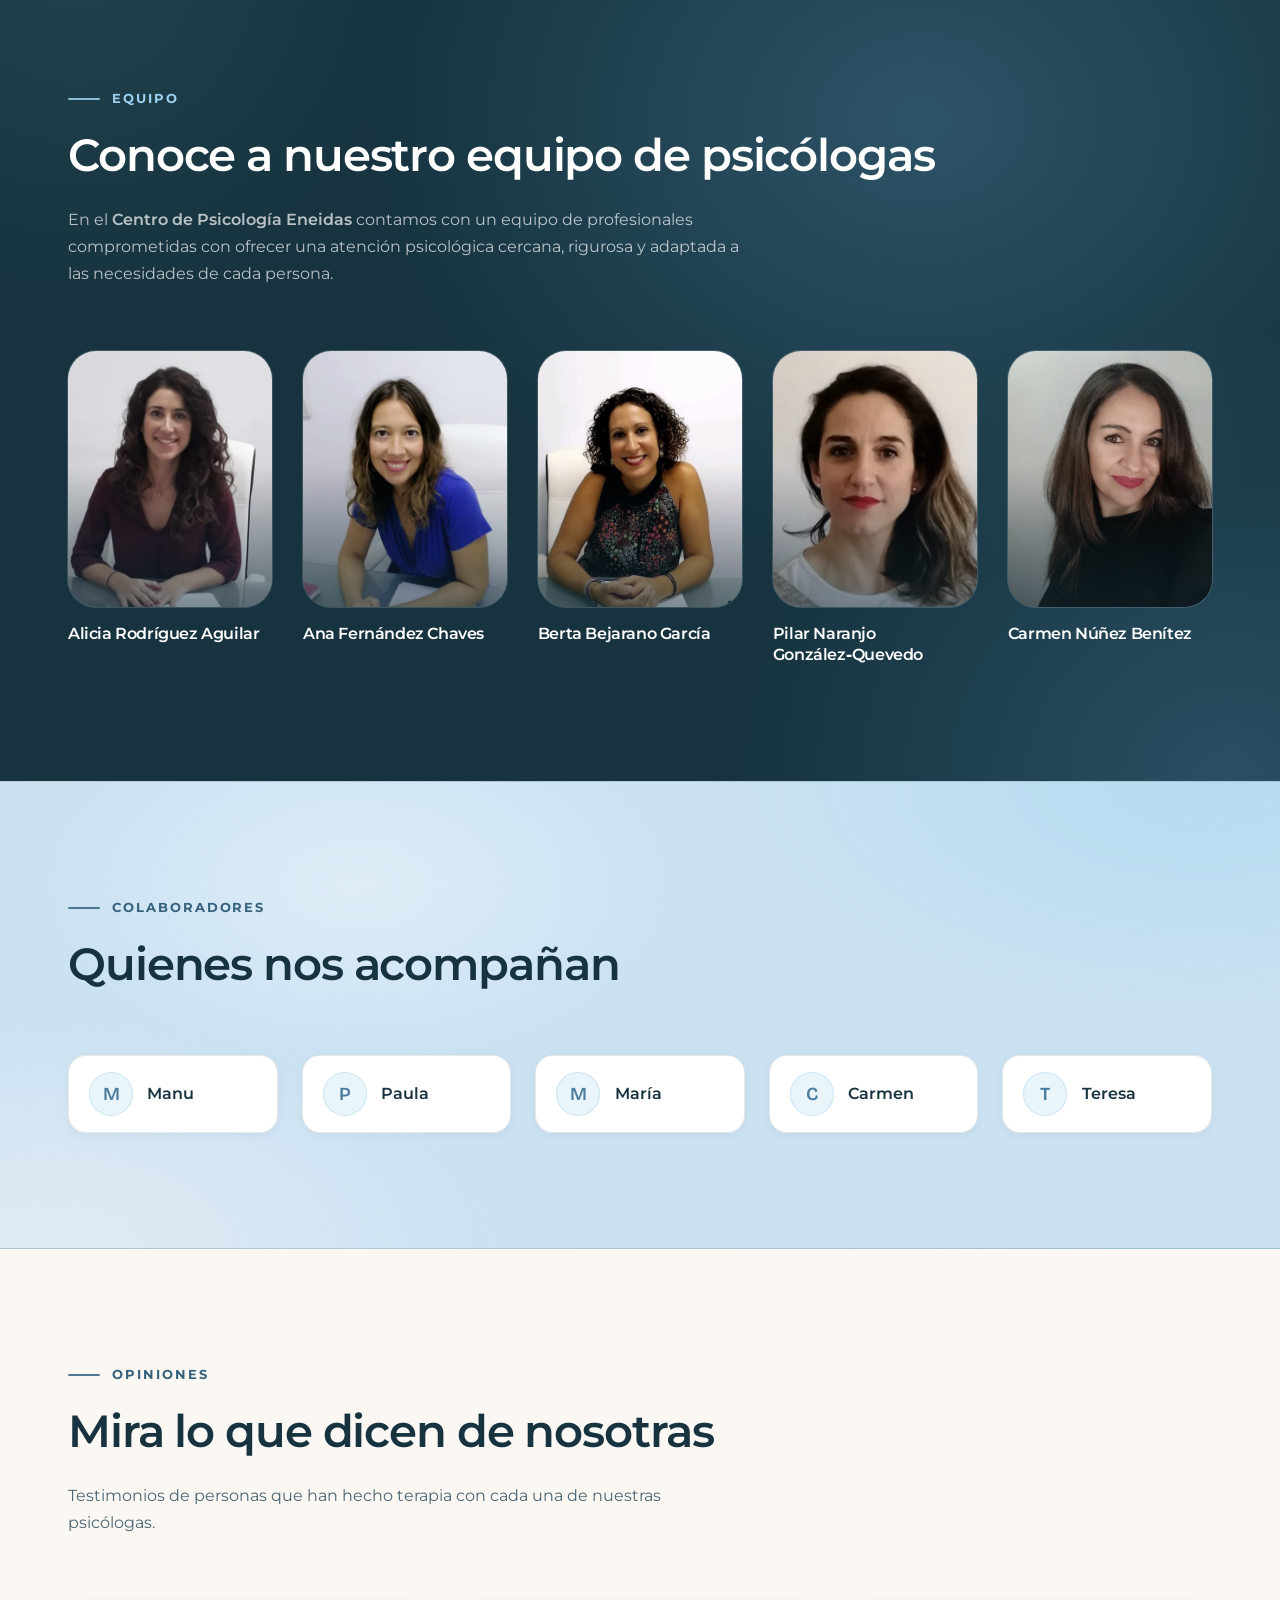
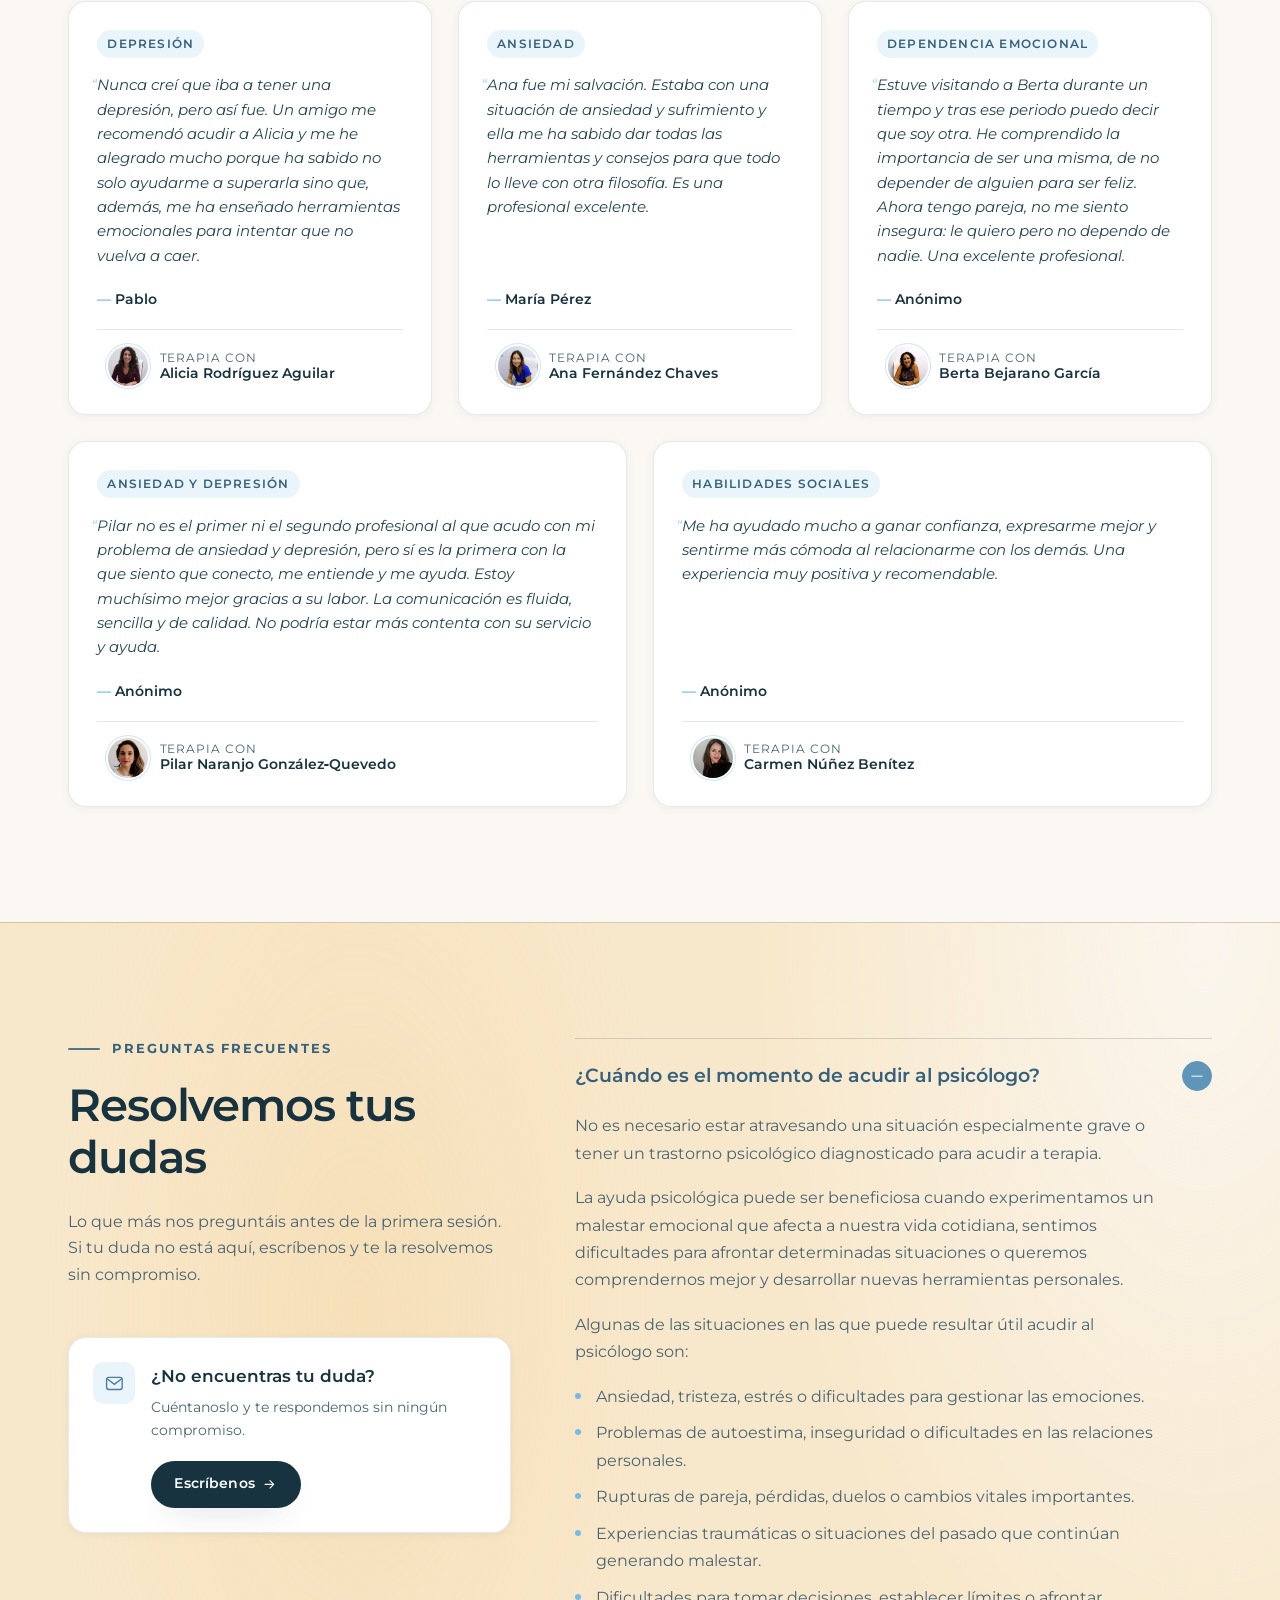
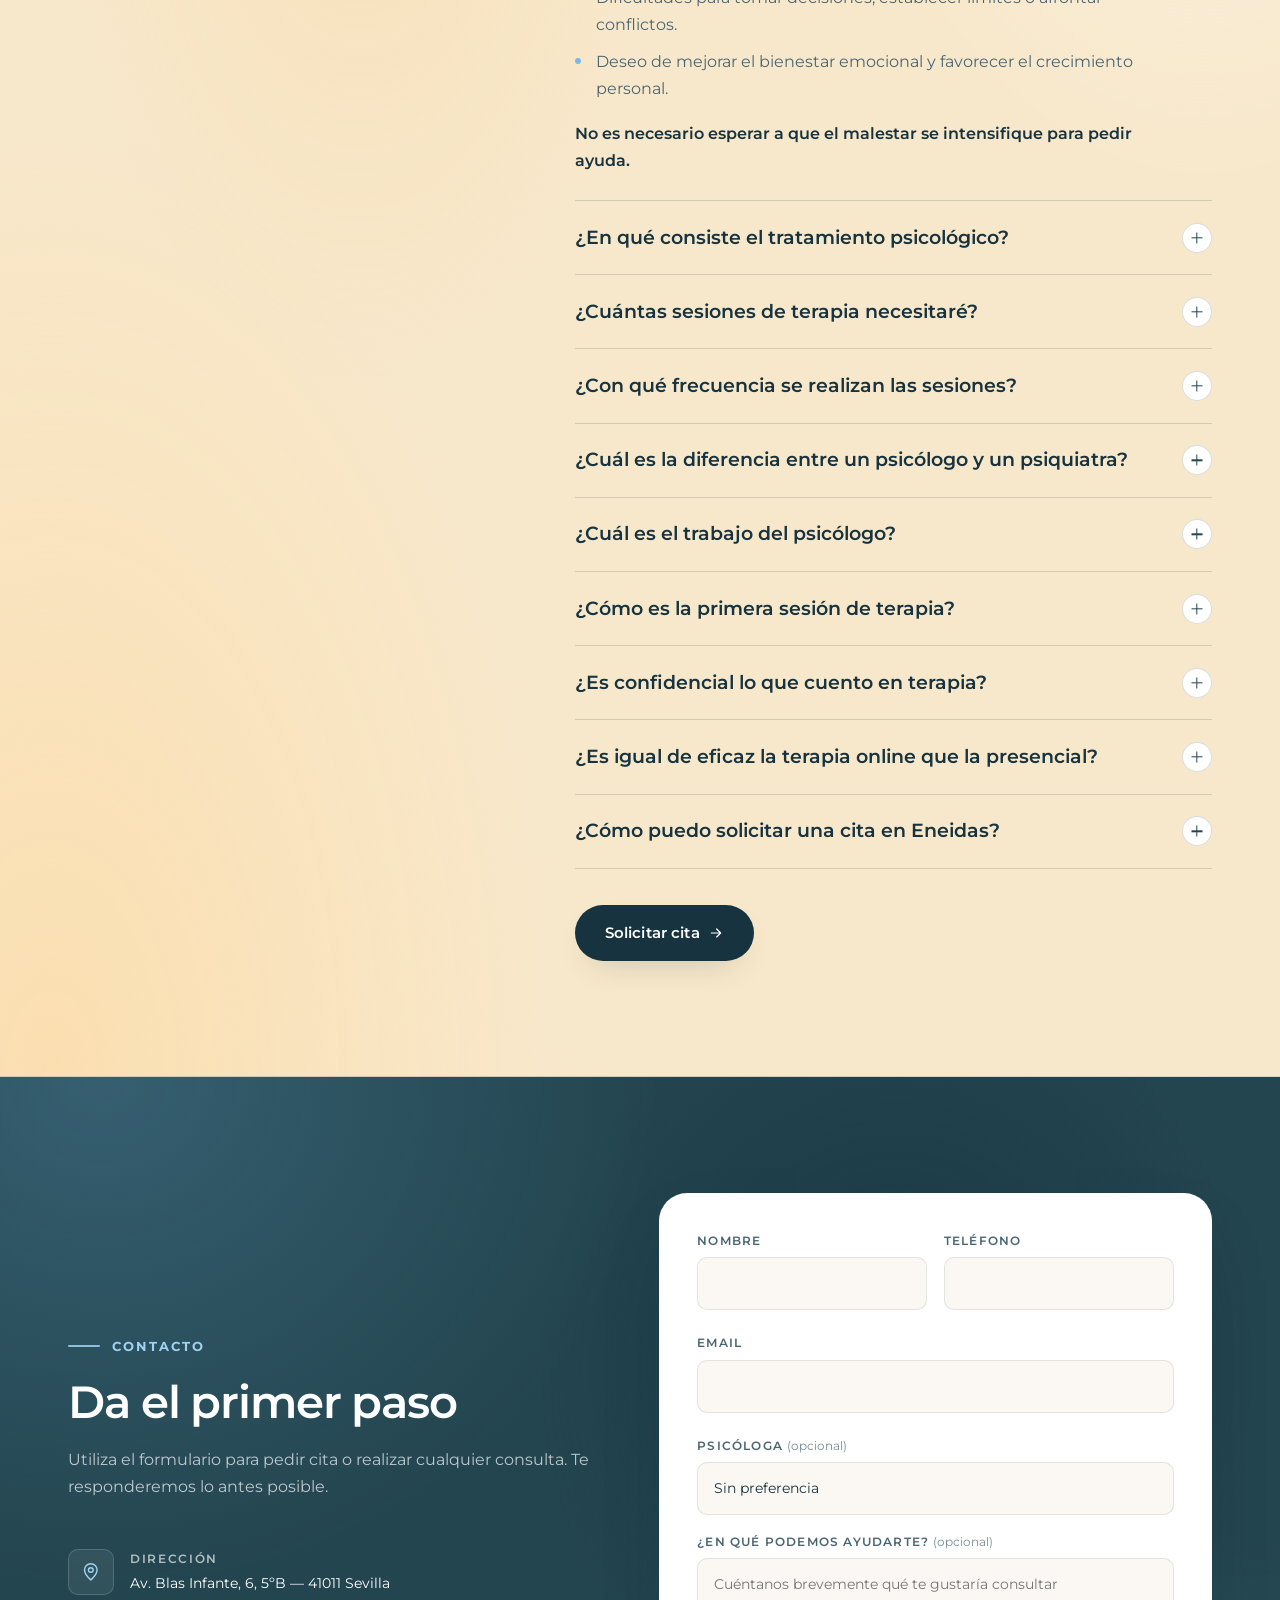
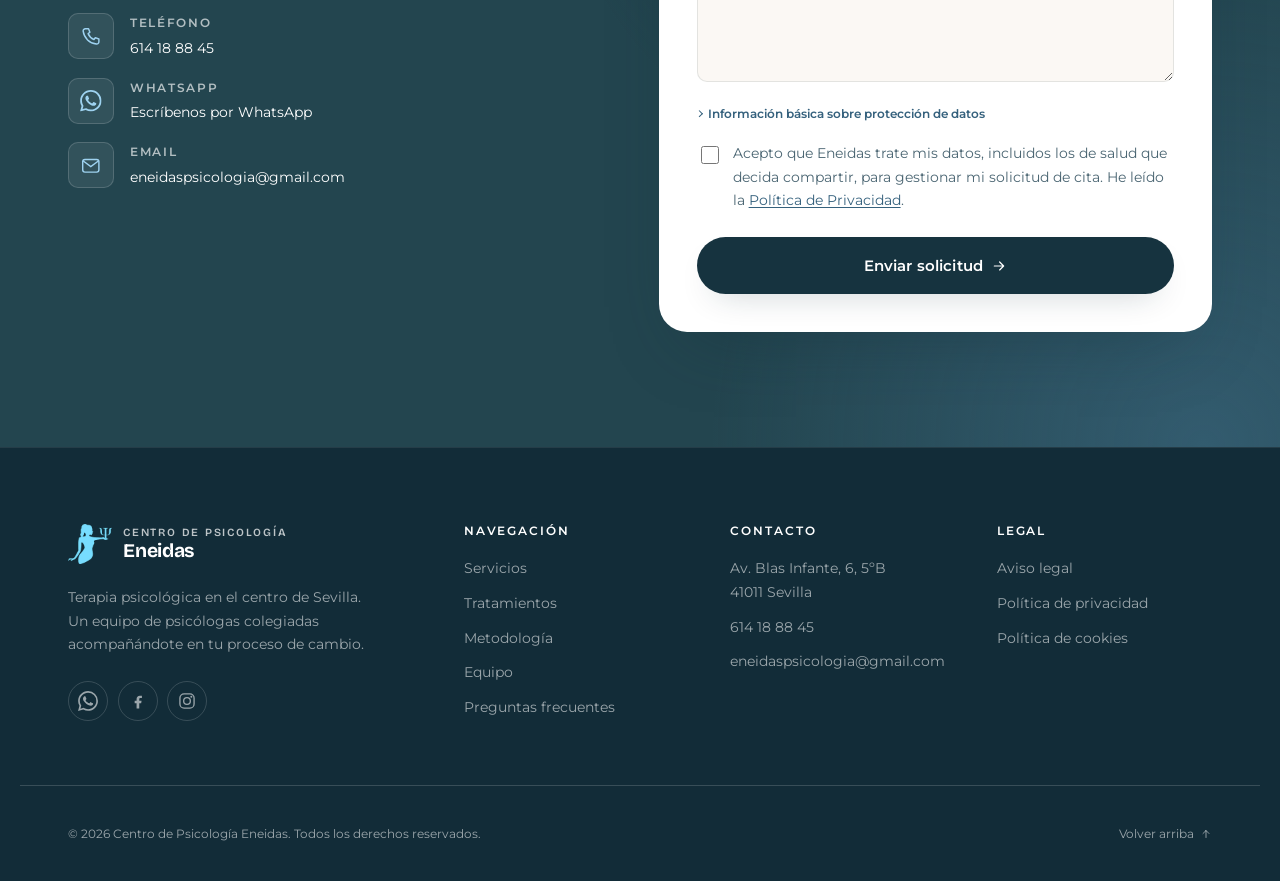
==== commit 219138f4: "Formulario: registro del consentimiento en cada solicitud Cada correo incluye fecha y hora del servi" ====
--- a/index.html
+++ b/index.html
@@ -958,9 +958,12 @@
           </p>
         </details>
 
+        <!-- El value de la casilla identifica la versión de este texto. Si se
+             cambia la redacción, cambia el value y añade la versión nueva a
+             $CONSENTIMIENTOS en enviar.php: cada correo registra lo aceptado. -->
         <div class="field field--check">
           <label class="check">
-            <input type="checkbox" id="privacidad" name="privacidad" required>
+            <input type="checkbox" id="privacidad" name="privacidad" value="2026-11" required>
             <span>Acepto que Eneidas trate mis datos, incluidos los de salud que decida compartir, para gestionar mi solicitud de cita. He leído la <a href="politica-de-privacidad.html" target="_blank" rel="noopener">Política de Privacidad</a>.</span>
           </label>
           <small class="field__error" data-error-for="privacidad"><span></span></small>
